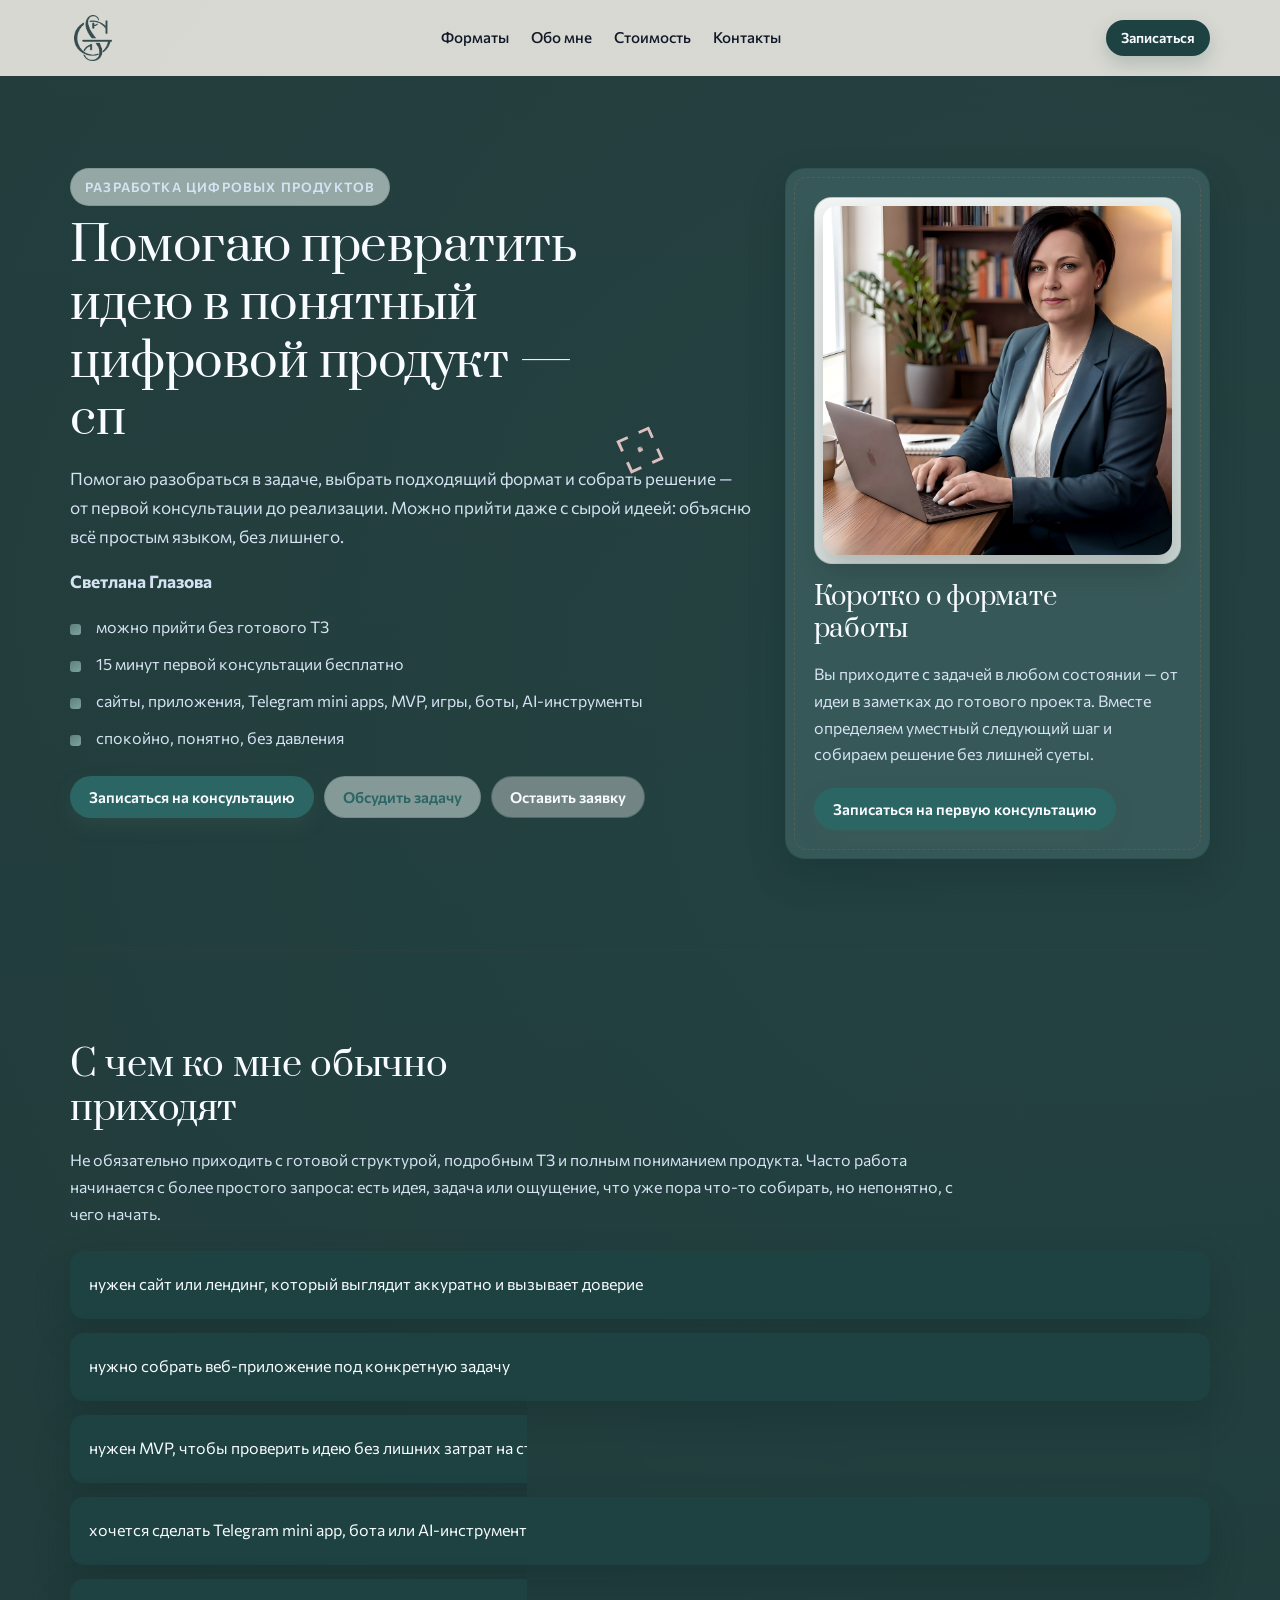
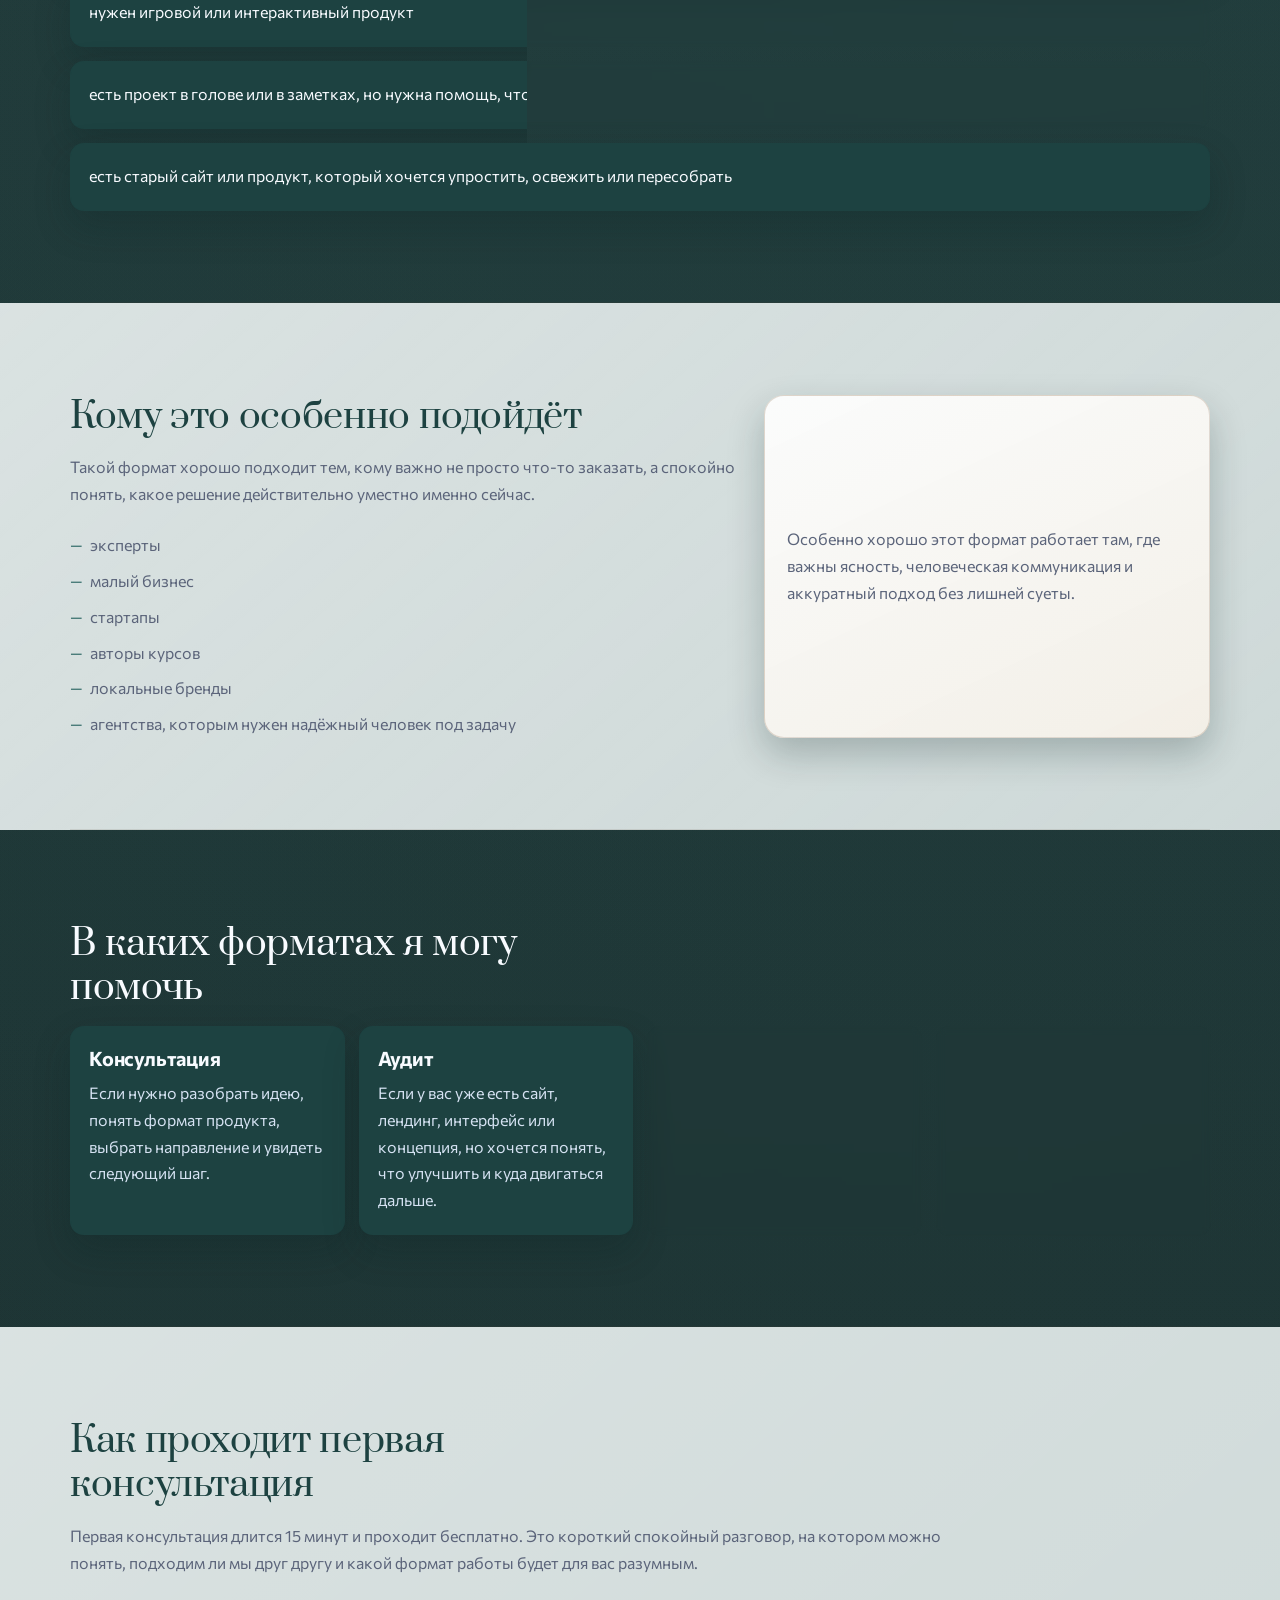
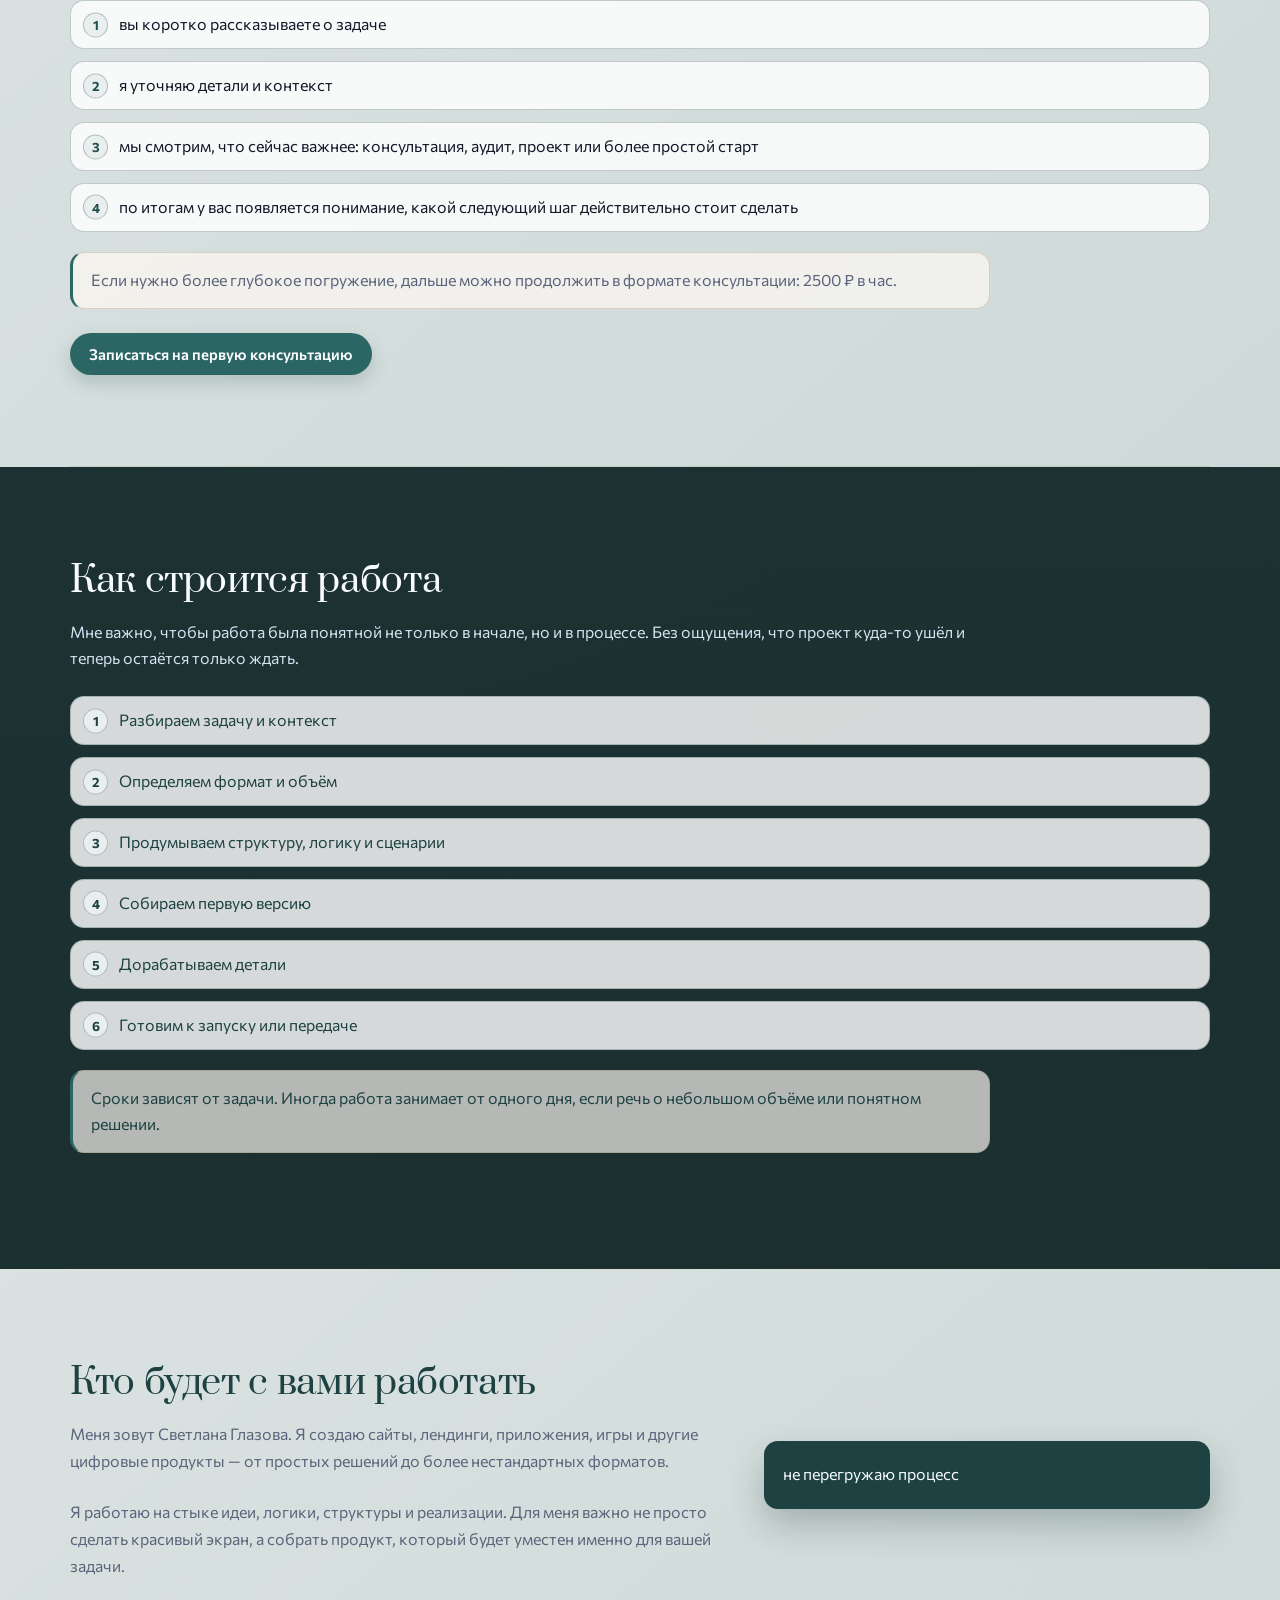
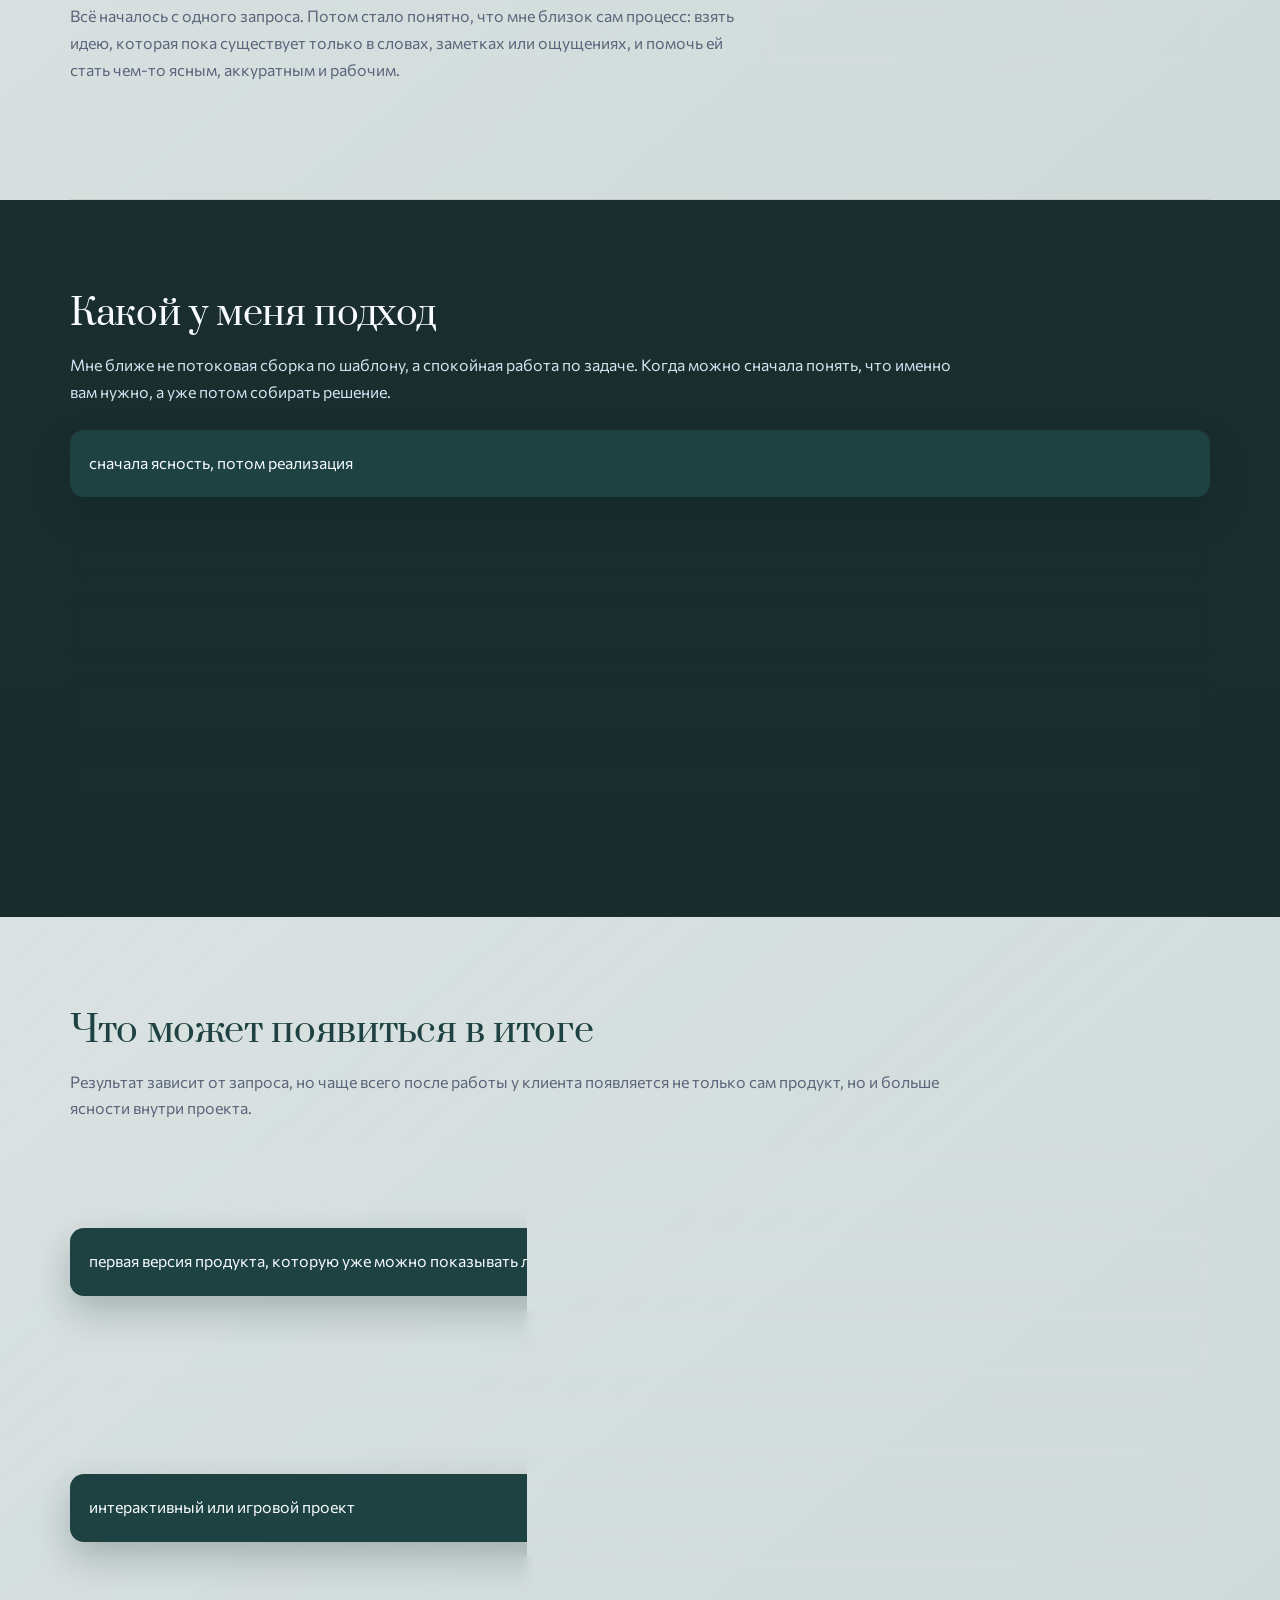
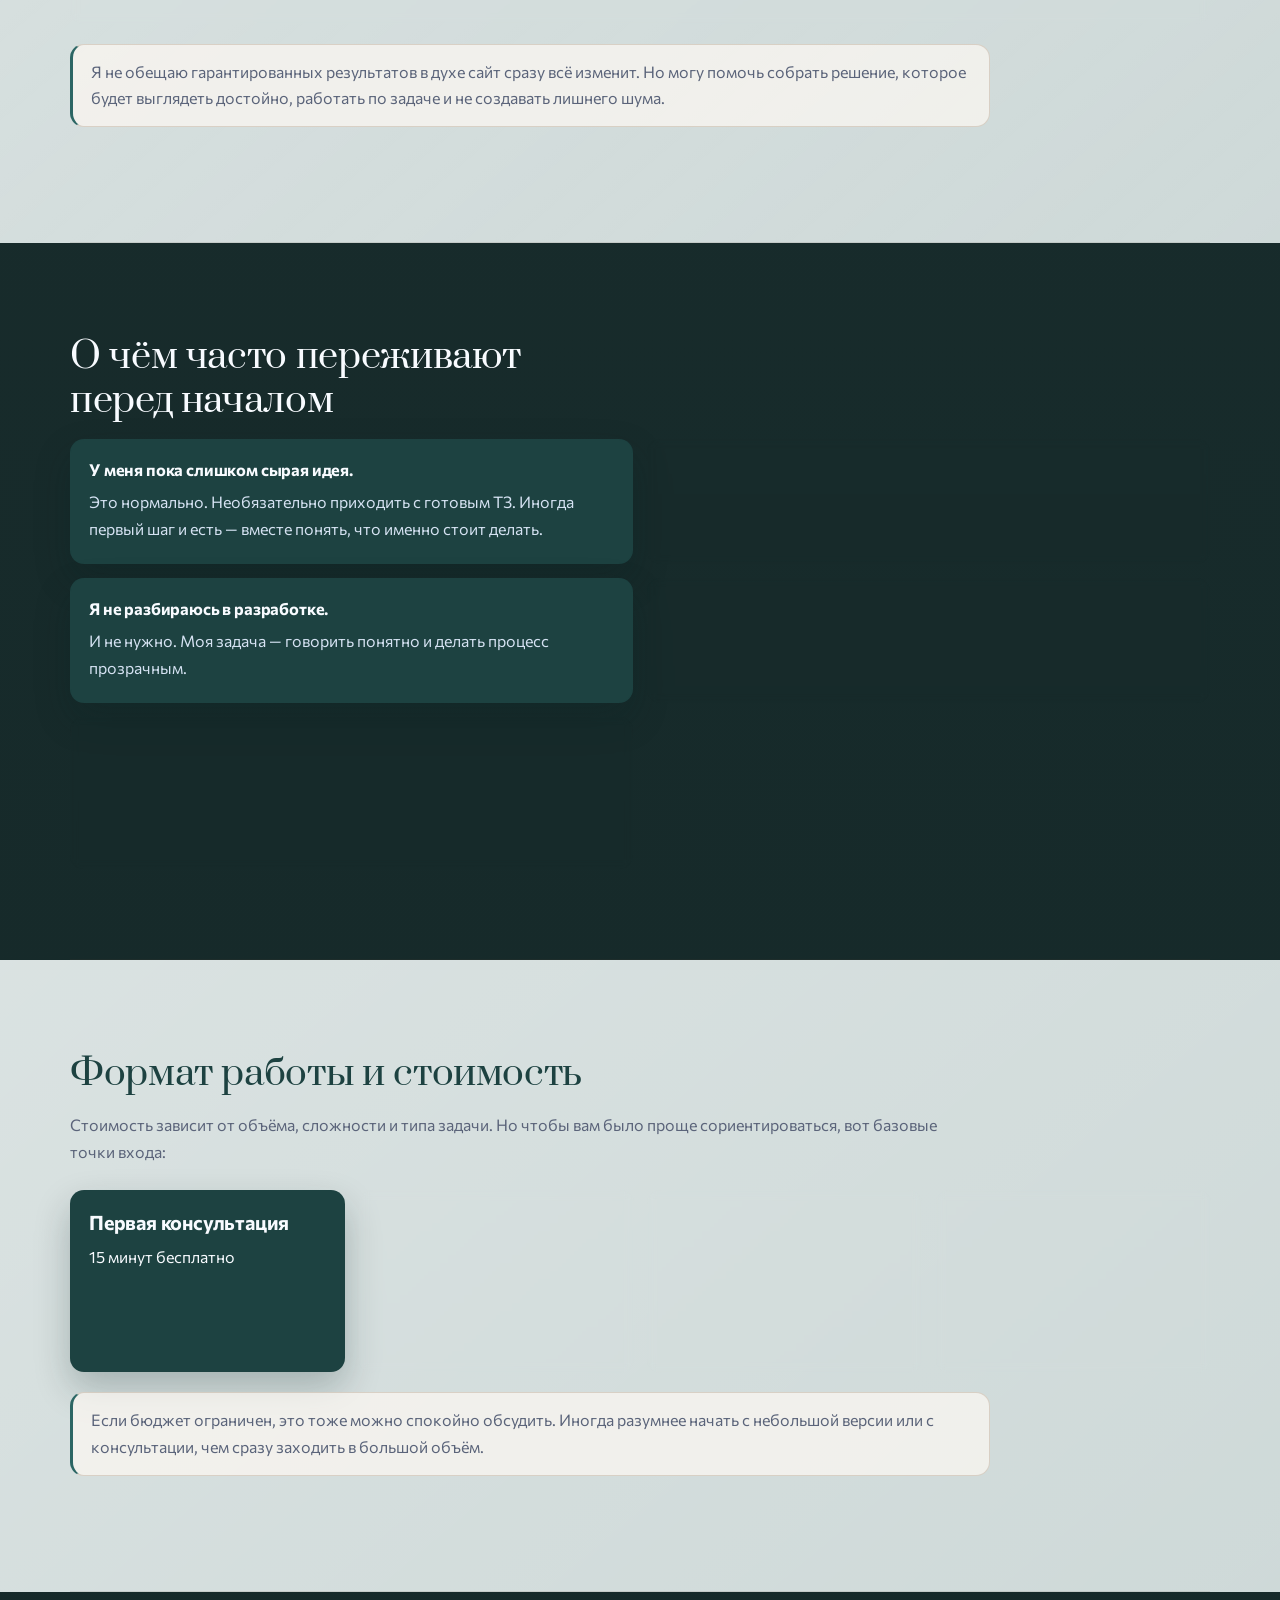
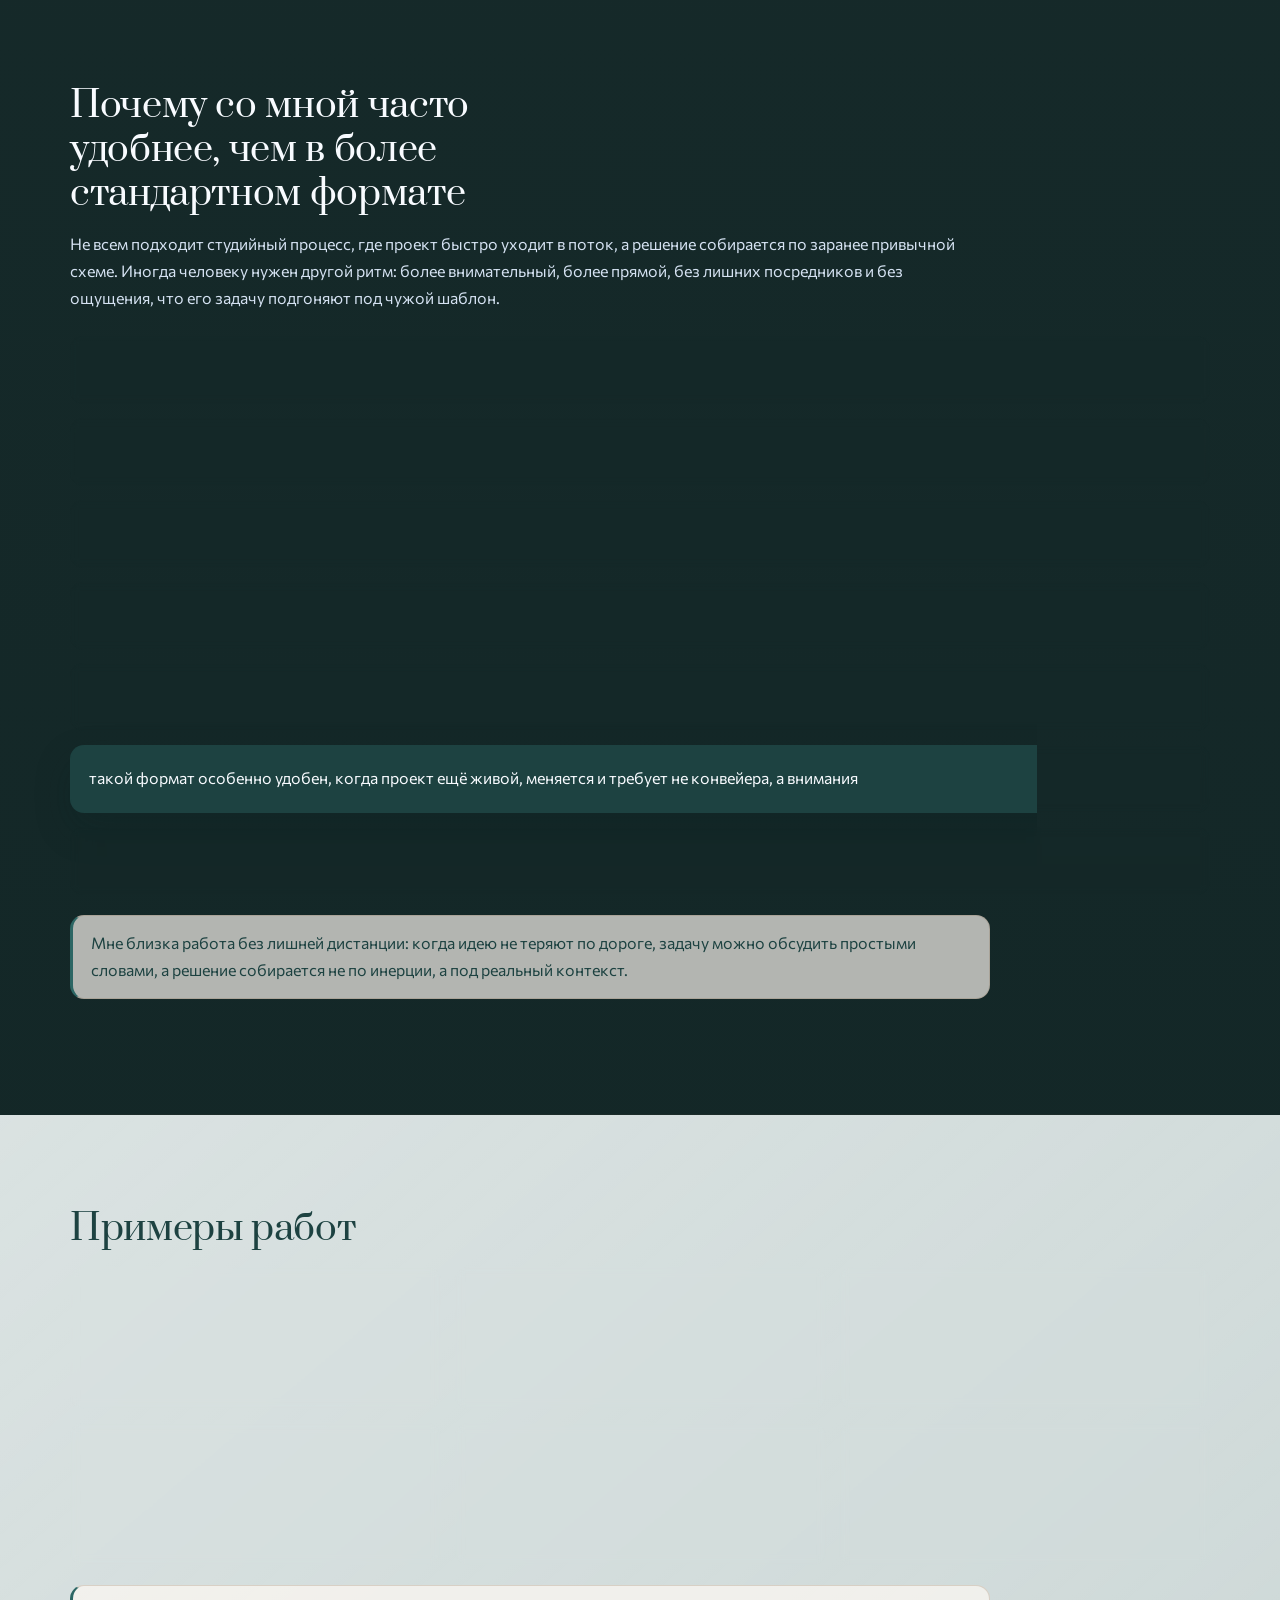
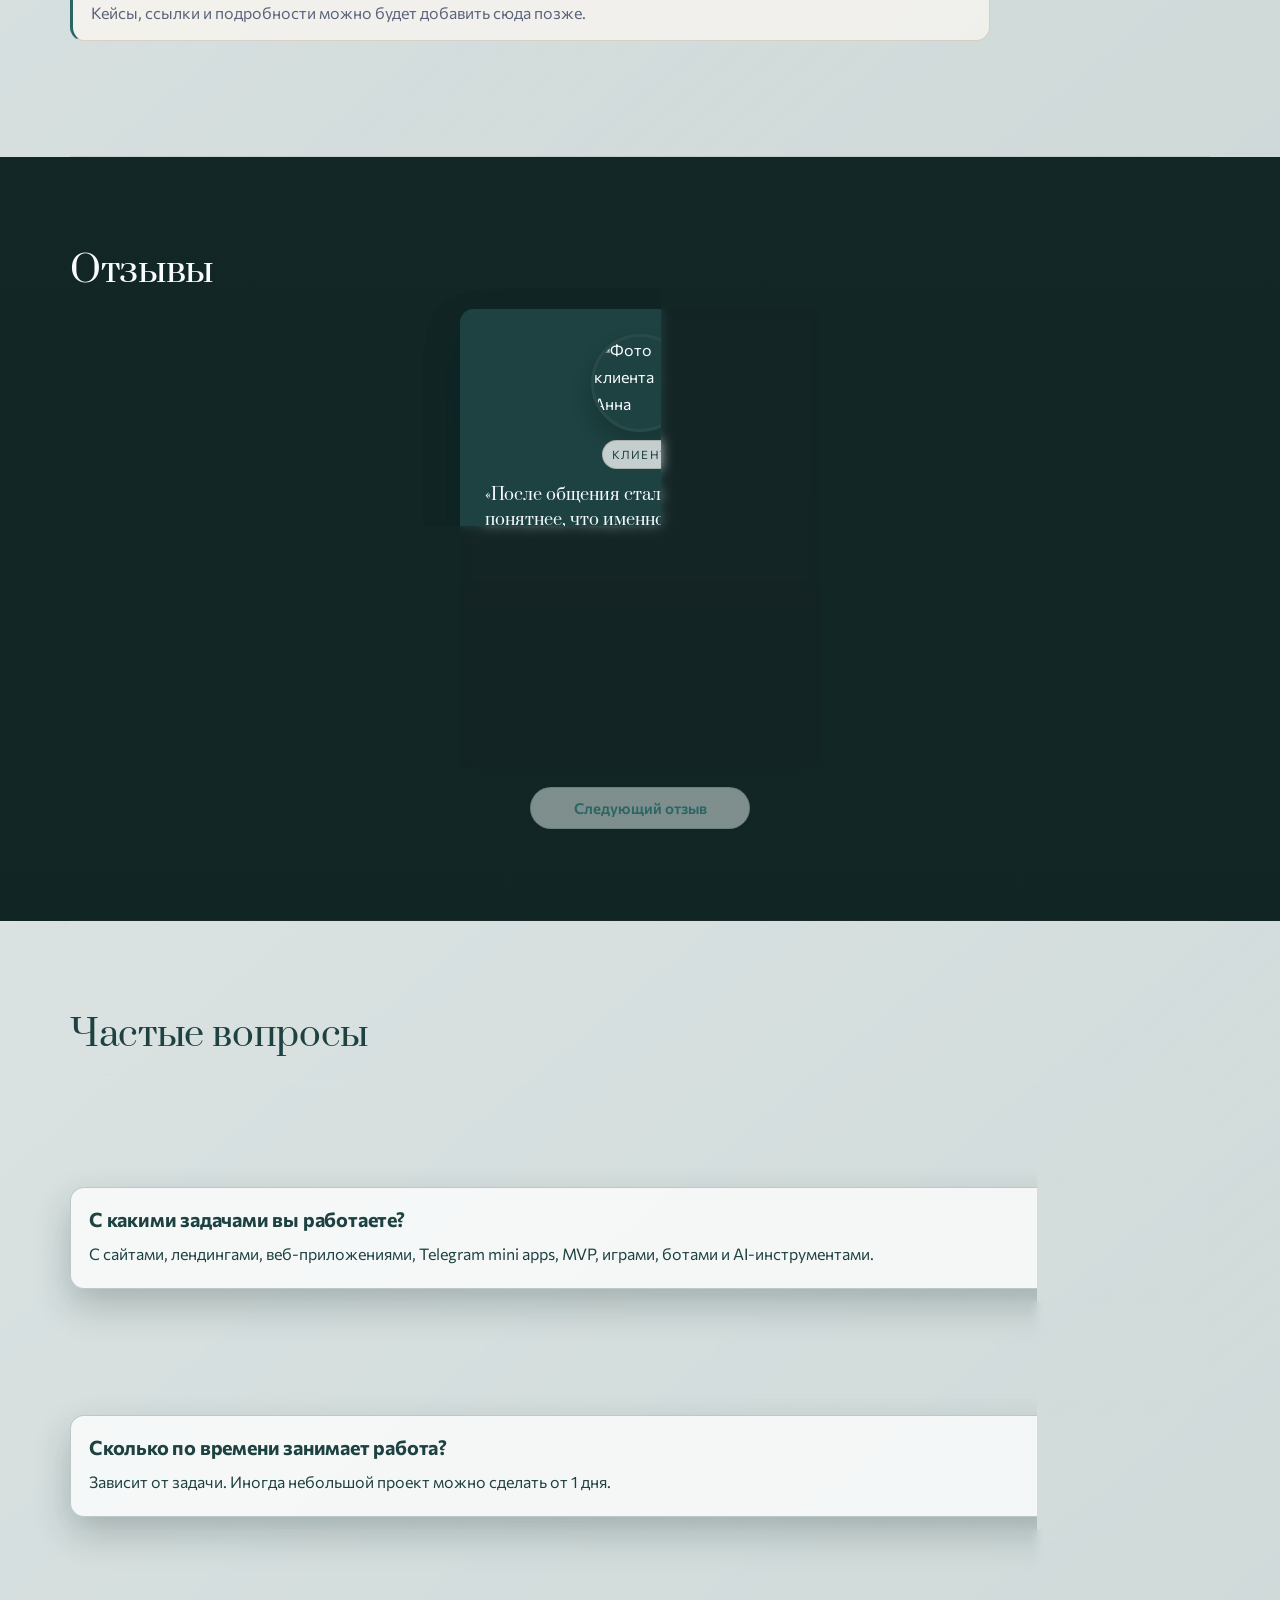
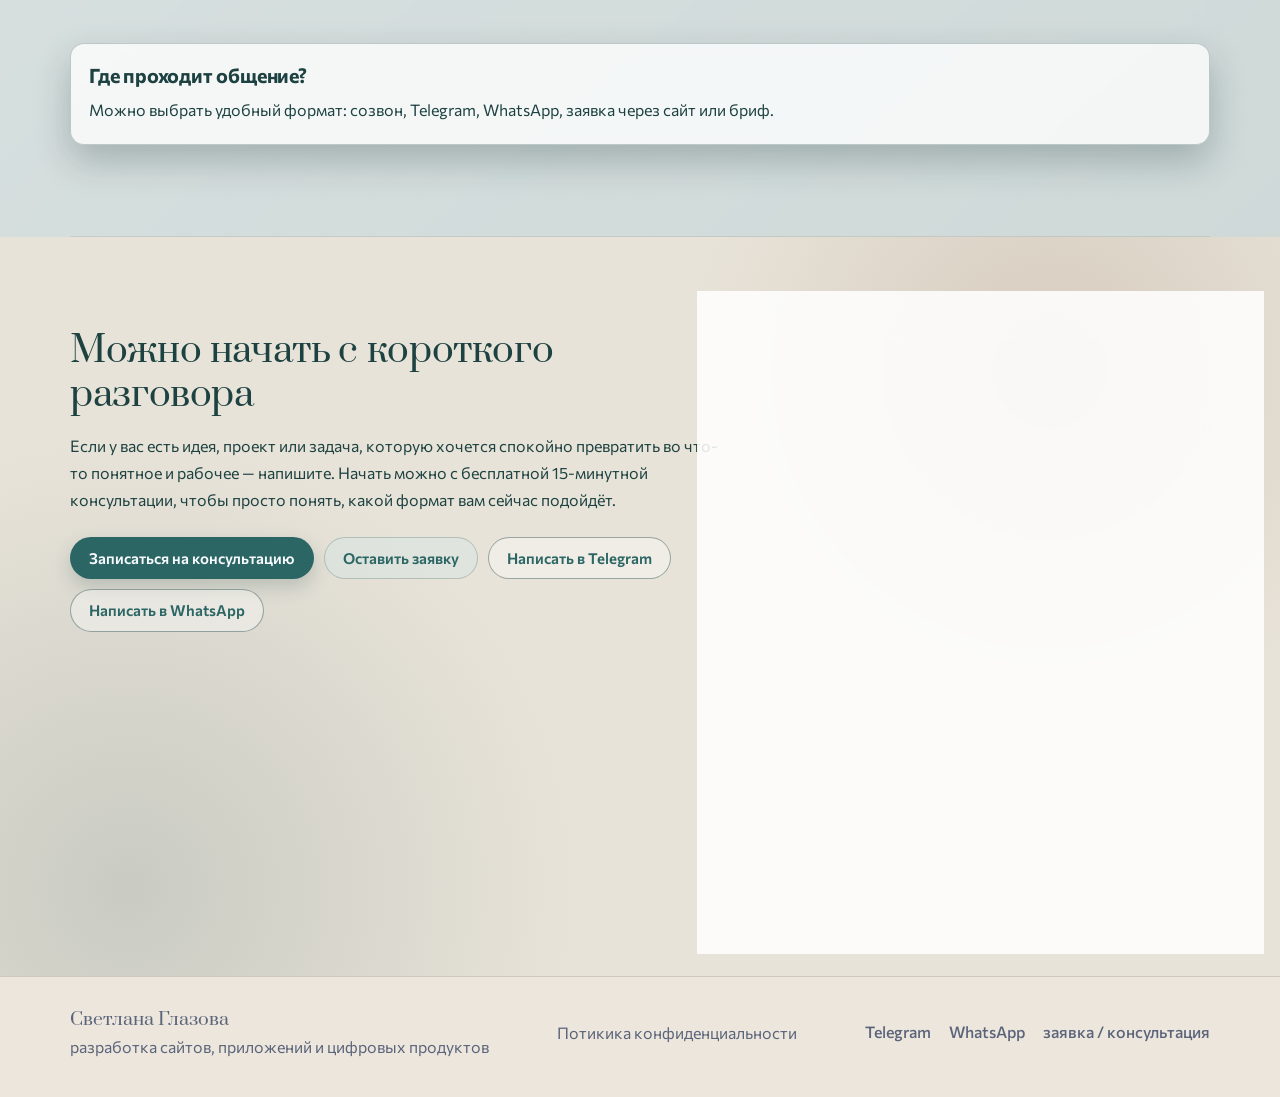
==== index.html @ 9cd34f6e "Добавлены: цветовая гамма, шрифты, логотип, фото, кнопки, анимация" ====
<!doctype html>
<html lang="ru">
<head>
  <meta charset="UTF-8">
  <meta name="viewport" content="width=device-width, initial-scale=1.0">
  <meta name="description" content="Светлана Глазова — разработка сайтов, приложений и цифровых продуктов. Спокойный и понятный подход от консультации до реализации.">
  <title>Светлана Глазова — разработка цифровых продуктов</title>
  <link rel="preconnect" href="https://fonts.googleapis.com">
  <link rel="preconnect" href="https://fonts.gstatic.com" crossorigin>
  <link href="https://fonts.googleapis.com/css2?family=Commissioner:wght@400;500;600;700&family=Prata&display=swap" rel="stylesheet">
  <link rel="stylesheet" href="styles.css">
</head>
<body>
  <header class="site-header">
    <div class="container header-inner">
      <a class="brand" href="#" aria-label="Светлана Глазова">
        <img class="brand-logo" src="Моя монограмма зеленый.png" alt="Монограмма Светланы Глазовой">
      </a>
      <nav class="header-nav" aria-label="Основная навигация">
        <a href="#formats" data-i18n-ru="Форматы" data-i18n-en="Formats">Форматы</a>
        <a href="#about" data-i18n-ru="Обо мне" data-i18n-en="About">Обо мне</a>
        <a href="#pricing" data-i18n-ru="Стоимость" data-i18n-en="Pricing">Стоимость</a>
        <a href="#contact" data-i18n-ru="Контакты" data-i18n-en="Contacts">Контакты</a>
      </nav>
      <a class="btn btn-primary btn-small" href="#final-cta" data-i18n-ru="Записаться" data-i18n-en="Book now">Записаться</a>
    </div>
  </header>

  <main>
    <section class="section hero" id="hero">
      <div class="container hero-grid">
        <div class="hero-content">
          <p class="eyebrow">Разработка цифровых продуктов</p>
          <h1
            class="hero-title"
            data-texts-ru='["Помогаю превратить идею в понятный цифровой продукт — спокойно, внятно и без лишней сложности","Можно прийти даже с сырой идеей — вместе разберём задачу и найдём разумный формат работы","От первой консультации до реализации: спокойно, прозрачно и по делу"]'
            data-texts-en='["I help turn your idea into a clear digital product — calmly, clearly, and without extra complexity","You can come with a raw idea — we will break down the task and find the right format","From the first consultation to implementation: calm, transparent and practical"]'
          >
            <span class="text-type__content">Помогаю превратить идею в понятный цифровой продукт — спокойно, внятно и без лишней сложности</span><span class="text-type__cursor" aria-hidden="true">_</span>
          </h1>
          <p class="lead">Помогаю разобраться в задаче, выбрать подходящий формат и собрать решение — от первой консультации до реализации. Можно прийти даже с сырой идеей: объясню всё простым языком, без лишнего.</p>
          <p class="hero-name">Светлана Глазова</p>
          <ul class="feature-list">
            <li>можно прийти без готового ТЗ</li>
            <li>15 минут первой консультации бесплатно</li>
            <li>сайты, приложения, Telegram mini apps, MVP, игры, боты, AI-инструменты</li>
            <li>спокойно, понятно, без давления</li>
          </ul>
          <div class="cta-row">
            <a class="btn btn-primary" href="#final-cta">Записаться на консультацию</a>
            <a class="btn btn-secondary" href="#contact-form">Обсудить задачу</a>
            <a class="btn btn-ghost" href="#contact-form">Оставить заявку</a>
          </div>
        </div>
        <aside class="hero-card">
          <figure class="hero-photo-wrap">
            <img class="hero-photo" src="photo_2026-04-06_17-31-02.jpg" alt="Светлана Глазова">
          </figure>
          <h2>Коротко о формате работы</h2>
          <p>Вы приходите с задачей в любом состоянии — от идеи в заметках до готового проекта. Вместе определяем уместный следующий шаг и собираем решение без лишней суеты.</p>
          <a class="btn btn-primary" href="#consultation">Записаться на первую консультацию</a>
        </aside>
      </div>
    </section>

    <section class="section" id="requests">
      <div class="container">
        <h2>С чем ко мне обычно приходят</h2>
        <p class="section-text">Не обязательно приходить с готовой структурой, подробным ТЗ и полным пониманием продукта. Часто работа начинается с более простого запроса: есть идея, задача или ощущение, что уже пора что-то собирать, но непонятно, с чего начать.</p>
        <ul class="card-grid">
          <li class="card">нужен сайт или лендинг, который выглядит аккуратно и вызывает доверие</li>
          <li class="card">нужно собрать веб-приложение под конкретную задачу</li>
          <li class="card">нужен MVP, чтобы проверить идею без лишних затрат на старте</li>
          <li class="card">хочется сделать Telegram mini app, бота или AI-инструмент</li>
          <li class="card">нужен игровой или интерактивный продукт</li>
          <li class="card">есть проект в голове или в заметках, но нужна помощь, чтобы превратить его в понятное решение</li>
          <li class="card">есть старый сайт или продукт, который хочется упростить, освежить или пересобрать</li>
        </ul>
      </div>
    </section>

    <section class="section section-muted" id="audience">
      <div class="container two-column">
        <div>
          <h2>Кому это особенно подойдёт</h2>
          <p class="section-text">Такой формат хорошо подходит тем, кому важно не просто что-то заказать, а спокойно понять, какое решение действительно уместно именно сейчас.</p>
          <ul class="simple-list">
            <li>эксперты</li>
            <li>малый бизнес</li>
            <li>стартапы</li>
            <li>авторы курсов</li>
            <li>локальные бренды</li>
            <li>агентства, которым нужен надёжный человек под задачу</li>
          </ul>
        </div>
        <div class="note-card">
          <p>Особенно хорошо этот формат работает там, где важны ясность, человеческая коммуникация и аккуратный подход без лишней суеты.</p>
        </div>
      </div>
    </section>

    <section class="section" id="formats">
      <div class="container">
        <h2>В каких форматах я могу помочь</h2>
        <div class="card-grid grid-4">
          <article class="card">
            <h3>Консультация</h3>
            <p>Если нужно разобрать идею, понять формат продукта, выбрать направление и увидеть следующий шаг.</p>
          </article>
          <article class="card">
            <h3>Аудит</h3>
            <p>Если у вас уже есть сайт, лендинг, интерфейс или концепция, но хочется понять, что улучшить и куда двигаться дальше.</p>
          </article>
          <article class="card">
            <h3>Проект под ключ</h3>
            <p>Если нужен готовый сайт, приложение, Telegram mini app, MVP, бот, игра или другой цифровой продукт.</p>
          </article>
          <article class="card">
            <h3>Сопровождение</h3>
            <p>Если продукт уже существует, но нужен человек, который поможет развивать его спокойно, последовательно и без хаоса.</p>
          </article>
        </div>
      </div>
    </section>

    <section class="section section-muted" id="consultation">
      <div class="container">
        <h2>Как проходит первая консультация</h2>
        <p class="section-text">Первая консультация длится 15 минут и проходит бесплатно. Это короткий спокойный разговор, на котором можно понять, подходим ли мы друг другу и какой формат работы будет для вас разумным.</p>
        <ol class="steps-list">
          <li>вы коротко рассказываете о задаче</li>
          <li>я уточняю детали и контекст</li>
          <li>мы смотрим, что сейчас важнее: консультация, аудит, проект или более простой старт</li>
          <li>по итогам у вас появляется понимание, какой следующий шаг действительно стоит сделать</li>
        </ol>
        <p class="section-note">Если нужно более глубокое погружение, дальше можно продолжить в формате консультации: 2500 ₽ в час.</p>
        <a class="btn btn-primary" href="#final-cta">Записаться на первую консультацию</a>
      </div>
    </section>

    <section class="section" id="process">
      <div class="container">
        <h2>Как строится работа</h2>
        <p class="section-text">Мне важно, чтобы работа была понятной не только в начале, но и в процессе. Без ощущения, что проект куда-то ушёл и теперь остаётся только ждать.</p>
        <ol class="timeline">
          <li>Разбираем задачу и контекст</li>
          <li>Определяем формат и объём</li>
          <li>Продумываем структуру, логику и сценарии</li>
          <li>Собираем первую версию</li>
          <li>Дорабатываем детали</li>
          <li>Готовим к запуску или передаче</li>
        </ol>
        <p class="section-note">Сроки зависят от задачи. Иногда работа занимает от одного дня, если речь о небольшом объёме или понятном решении.</p>
      </div>
    </section>

    <section class="section section-muted" id="about">
      <div class="container two-column">
        <div>
          <h2>Кто будет с вами работать</h2>
          <p class="section-text">Меня зовут Светлана Глазова. Я создаю сайты, лендинги, приложения, игры и другие цифровые продукты — от простых решений до более нестандартных форматов.</p>
          <p class="section-text">Я работаю на стыке идеи, логики, структуры и реализации. Для меня важно не просто сделать красивый экран, а собрать продукт, который будет уместен именно для вашей задачи.</p>
          <p class="section-text">Всё началось с одного запроса. Потом стало понятно, что мне близок сам процесс: взять идею, которая пока существует только в словах, заметках или ощущениях, и помочь ей стать чем-то ясным, аккуратным и рабочим.</p>
        </div>
        <div>
          <ul class="card-stack">
            <li class="card">объясняю простыми словами</li>
            <li class="card">не перегружаю процесс</li>
            <li class="card">не продаю лишнее</li>
            <li class="card">думаю и о смысле, и о реализации</li>
          </ul>
        </div>
      </div>
    </section>

    <section class="section" id="approach">
      <div class="container">
        <h2>Какой у меня подход</h2>
        <p class="section-text">Мне ближе не потоковая сборка по шаблону, а спокойная работа по задаче. Когда можно сначала понять, что именно вам нужно, а уже потом собирать решение.</p>
        <ul class="card-grid">
          <li class="card">сначала ясность, потом реализация</li>
          <li class="card">меньше лишнего, больше смысла</li>
          <li class="card">понятный интерфейс важнее эффекта ради эффекта</li>
          <li class="card">объясняю без тяжёлого техноязыка</li>
          <li class="card">не обещаю чудес, но стараюсь сделать решение точным и уместным</li>
        </ul>
      </div>
    </section>

    <section class="section section-muted" id="results">
      <div class="container">
        <h2>Что может появиться в итоге</h2>
        <p class="section-text">Результат зависит от запроса, но чаще всего после работы у клиента появляется не только сам продукт, но и больше ясности внутри проекта.</p>
        <ul class="card-grid">
          <li class="card">сайт или лендинг, который выглядит собранно и профессионально</li>
          <li class="card">первая версия продукта, которую уже можно показывать людям</li>
          <li class="card">приложение или мини-сервис под конкретную задачу</li>
          <li class="card">Telegram mini app, бот или AI-инструмент</li>
          <li class="card">интерактивный или игровой проект</li>
          <li class="card">более понятная структура, логика и следующий шаг</li>
        </ul>
        <p class="section-note">Я не обещаю гарантированных результатов в духе сайт сразу всё изменит. Но могу помочь собрать решение, которое будет выглядеть достойно, работать по задаче и не создавать лишнего шума.</p>
      </div>
    </section>

    <section class="section" id="concerns">
      <div class="container">
        <h2>О чём часто переживают перед началом</h2>
        <div class="card-grid grid-2">
          <article class="card qa-card">
            <h3>У меня пока слишком сырая идея.</h3>
            <p>Это нормально. Необязательно приходить с готовым ТЗ. Иногда первый шаг и есть — вместе понять, что именно стоит делать.</p>
          </article>
          <article class="card qa-card">
            <h3>Я боюсь, что мне предложат слишком много лишнего.</h3>
            <p>Я стараюсь работать иначе: сначала понять задачу, а не расширять объём просто потому, что так можно.</p>
          </article>
          <article class="card qa-card">
            <h3>Я не разбираюсь в разработке.</h3>
            <p>И не нужно. Моя задача — говорить понятно и делать процесс прозрачным.</p>
          </article>
          <article class="card qa-card">
            <h3>Мне важно, чтобы было не только красиво, но и по делу.</h3>
            <p>Поэтому я начинаю не с внешнего слоя, а с задачи, структуры и логики.</p>
          </article>
          <article class="card qa-card">
            <h3>Боюсь, что всё затянется.</h3>
            <p>Сроки зависят от задачи, но на старте мы сразу определяем реалистичный формат работы. Небольшие проекты иногда можно сделать от 1 дня.</p>
          </article>
        </div>
      </div>
    </section>

    <section class="section section-muted" id="pricing">
      <div class="container">
        <h2>Формат работы и стоимость</h2>
        <p class="section-text">Стоимость зависит от объёма, сложности и типа задачи. Но чтобы вам было проще сориентироваться, вот базовые точки входа:</p>
        <div class="card-grid grid-4">
          <article class="card">
            <h3>Первая консультация</h3>
            <p>15 минут бесплатно</p>
          </article>
          <article class="card">
            <h3>Дальнейшая консультация</h3>
            <p>2500 ₽ / час</p>
          </article>
          <article class="card">
            <h3>Проектная работа</h3>
            <p>От 10 000 ₽</p>
            <p>Сайты, лендинги, приложения, игры, боты, AI-инструменты и другие цифровые решения</p>
          </article>
          <article class="card">
            <h3>Сопровождение / аудит</h3>
            <p>По задаче и объёму</p>
          </article>
        </div>
        <p class="section-note">Если бюджет ограничен, это тоже можно спокойно обсудить. Иногда разумнее начать с небольшой версии или с консультации, чем сразу заходить в большой объём.</p>
      </div>
    </section>

    <section class="section" id="benefits">
      <div class="container">
        <h2>Почему со мной часто удобнее, чем в более стандартном формате</h2>
        <p class="section-text">Не всем подходит студийный процесс, где проект быстро уходит в поток, а решение собирается по заранее привычной схеме. Иногда человеку нужен другой ритм: более внимательный, более прямой, без лишних посредников и без ощущения, что его задачу подгоняют под чужой шаблон.</p>
        <ul class="card-grid">
          <li class="card">с вами работает человек, который сам думает над задачей, а не передаёт её дальше по цепочке</li>
          <li class="card">между идеей и реализацией меньше расстояния</li>
          <li class="card">можно обсуждать проект человеческим языком, а не через слой формальностей</li>
          <li class="card">нестандартные задачи не приходится упаковывать в неудобный шаблон</li>
          <li class="card">решение можно собрать легче и точнее, если сначала услышать, что именно вам нужно</li>
          <li class="card">такой формат особенно удобен, когда проект ещё живой, меняется и требует не конвейера, а внимания</li>
          <li class="card">иногда важнее не масштаб команды, а точность мышления и аккуратность сборки</li>
        </ul>
        <p class="section-note">Мне близка работа без лишней дистанции: когда идею не теряют по дороге, задачу можно обсудить простыми словами, а решение собирается не по инерции, а под реальный контекст.</p>
      </div>
    </section>

    <section class="section section-muted" id="cases">
      <div class="container">
        <h2>Примеры работ</h2>
        <div class="card-grid grid-3">
          <article class="card case-card"><h3>лендинг для эксперта или курса</h3></article>
          <article class="card case-card"><h3>сайт для локального бренда</h3></article>
          <article class="card case-card"><h3>MVP для проверки идеи</h3></article>
          <article class="card case-card"><h3>Telegram mini app</h3></article>
          <article class="card case-card"><h3>веб-приложение под внутренний процесс</h3></article>
          <article class="card case-card"><h3>интерактивный или игровой проект</h3></article>
        </div>
        <p class="section-note">Кейсы, ссылки и подробности можно будет добавить сюда позже.</p>
      </div>
    </section>

    <section class="section" id="reviews">
      <div class="container">
        <h2>Отзывы</h2>
        <div class="review-stack-wrap">
          <div class="review-stack" id="review-stack">
            <article class="card quote-card review-card cursor-target" data-review-id="0">
              <div class="review-head">
                <img src="https://images.unsplash.com/photo-1494790108377-be9c29b29330?auto=format&fit=crop&w=300&q=80" alt="Фото клиента Анна" class="review-avatar">
                <span class="review-head-label">клиент</span>
              </div>
              <blockquote>«После общения стало гораздо понятнее, что именно нам нужно и как к этому подойти.»</blockquote>
              <p class="review-author">Анна, эксперт по обучению</p>
            </article>
            <article class="card quote-card review-card cursor-target" data-review-id="1">
              <div class="review-head">
                <img src="https://images.unsplash.com/photo-1500648767791-00dcc994a43e?auto=format&fit=crop&w=300&q=80" alt="Фото клиента Михаил" class="review-avatar">
                <span class="review-head-label">клиент</span>
              </div>
              <blockquote>«Понравилось, что всё объяснялось спокойно, без перегруза и без ощущения, что мне что-то навязывают.»</blockquote>
              <p class="review-author">Михаил, владелец локального бренда</p>
            </article>
            <article class="card quote-card review-card cursor-target" data-review-id="2">
              <div class="review-head">
                <img src="https://images.unsplash.com/photo-1544005313-94ddf0286df2?auto=format&fit=crop&w=300&q=80" alt="Фото клиента Ирина" class="review-avatar">
                <span class="review-head-label">клиент</span>
              </div>
              <blockquote>«Получился аккуратный и понятный результат, очень в тему для нашей задачи.»</blockquote>
              <p class="review-author">Ирина, автор онлайн-курса</p>
            </article>
          </div>
          <button class="btn btn-secondary cursor-target review-next-btn" id="review-next-btn" type="button" data-i18n-ru="Следующий отзыв" data-i18n-en="Next review">Следующий отзыв</button>
        </div>
      </div>
    </section>

    <section class="section section-muted" id="faq">
      <div class="container">
        <h2>Частые вопросы</h2>
        <div class="faq-list">
          <article class="faq-item">
            <h3>Можно ли обратиться, если у меня пока только идея?</h3>
            <p>Да. С этого очень часто всё и начинается.</p>
          </article>
          <article class="faq-item">
            <h3>С какими задачами вы работаете?</h3>
            <p>С сайтами, лендингами, веб-приложениями, Telegram mini apps, MVP, играми, ботами и AI-инструментами.</p>
          </article>
          <article class="faq-item">
            <h3>Сколько стоит работа?</h3>
            <p>Первая консультация — 15 минут бесплатно. Дальнейшая консультация — 2500 ₽/час. Проектная работа — от 10 000 ₽.</p>
          </article>
          <article class="faq-item">
            <h3>Сколько по времени занимает работа?</h3>
            <p>Зависит от задачи. Иногда небольшой проект можно сделать от 1 дня.</p>
          </article>
          <article class="faq-item">
            <h3>Можно ли начать с маленького объёма?</h3>
            <p>Да. Необязательно сразу заходить в большой проект — иногда разумнее начать с консультации, аудита или первой версии.</p>
          </article>
          <article class="faq-item">
            <h3>Где проходит общение?</h3>
            <p>Можно выбрать удобный формат: созвон, Telegram, WhatsApp, заявка через сайт или бриф.</p>
          </article>
        </div>
      </div>
    </section>

    <section class="section final-cta" id="final-cta">
      <div class="container final-cta-grid">
        <div>
          <h2>Можно начать с короткого разговора</h2>
          <p class="section-text">Если у вас есть идея, проект или задача, которую хочется спокойно превратить во что-то понятное и рабочее — напишите. Начать можно с бесплатной 15-минутной консультации, чтобы просто понять, какой формат вам сейчас подойдёт.</p>
          <div class="cta-row">
            <a class="btn btn-primary" href="#contact-form">Записаться на консультацию</a>
            <a class="btn btn-secondary" href="#contact-form">Оставить заявку</a>
            <a class="btn btn-ghost" href="#">Написать в Telegram</a>
            <a class="btn btn-ghost" href="#">Написать в WhatsApp</a>
          </div>
        </div>
        <form class="contact-form card" id="contact-form" action="#" method="post">
          <h3>Заявка на консультацию</h3>
          <label for="name">Имя</label>
          <input id="name" name="name" type="text" placeholder="Как к вам обращаться">

          <label for="contact">Способ связи</label>
          <input id="contact" name="contact" type="text" placeholder="Telegram, WhatsApp, телефон или email">

          <label for="task">Короткое описание задачи</label>
          <textarea id="task" name="task" rows="5" placeholder="Расскажите пару слов о задаче"></textarea>

          <label class="consent-row" for="consent">
            <input id="consent" name="consent" type="checkbox" required>
            <span>Согласен на обработку персональных данных</span>
          </label>

          <button class="btn btn-primary" type="submit">Отправить заявку</button>
        </form>
      </div>
    </section>
  </main>

  <footer class="site-footer" id="contact">
    <div class="container footer-inner">
      <div>
        <p class="footer-name">Светлана Глазова</p>
        <p class="footer-role">разработка сайтов, приложений и цифровых продуктов</p>
      </div>
      <p class="footer-middle">Потикика конфиденциальности</p>
      <nav class="footer-links" aria-label="Контакты и ссылки">
        <a href="#">Telegram</a>
        <a href="#">WhatsApp</a>
        <a href="#contact-form" data-i18n-ru="заявка / консультация" data-i18n-en="request / consultation">заявка / консультация</a>
      </nav>
    </div>
  </footer>

  <script src="https://cdn.jsdelivr.net/npm/gsap@3.12.5/dist/gsap.min.js"></script>
  <script>
    (function () {
      var heroTitle = document.querySelector(".hero-title");
      if (heroTitle) {
        var contentEl = heroTitle.querySelector(".text-type__content");
        var cursorEl = heroTitle.querySelector(".text-type__cursor");
        var initialText = contentEl ? contentEl.textContent.trim() : "";
        var timeoutId = null;
        var typingSpeed = 52;
        var deletingSpeed = 36;
        var pauseDuration = 1500;
        var initialDelay = 180;
        var loop = true;

        function parseTexts(lang) {
          var raw = heroTitle.getAttribute(lang === "en" ? "data-texts-en" : "data-texts-ru") || "[]";
          var parsed = [];
          try {
            parsed = JSON.parse(raw);
          } catch (e) {
            parsed = [];
          }
          if (!Array.isArray(parsed) || parsed.length === 0) {
            parsed = [initialText];
          }
          return parsed;
        }

        function runTyping(lang) {
          var texts = parseTexts(lang);
          var textIndex = 0;
          var charIndex = 0;
          var isDeleting = false;
          if (timeoutId) {
            clearTimeout(timeoutId);
            timeoutId = null;
          }
          if (contentEl) {
            contentEl.textContent = "";
          }

          function tick() {
            var currentText = texts[textIndex] || "";
            if (!contentEl) return;

            if (!isDeleting) {
              contentEl.textContent = currentText.slice(0, charIndex + 1);
              charIndex += 1;

              if (charIndex >= currentText.length) {
                if (!loop && textIndex === texts.length - 1) {
                  return;
                }
                timeoutId = setTimeout(function () {
                  isDeleting = true;
                  tick();
                }, pauseDuration);
                return;
              }
              timeoutId = setTimeout(tick, typingSpeed);
            } else {
              contentEl.textContent = currentText.slice(0, Math.max(charIndex - 1, 0));
              charIndex -= 1;

              if (charIndex <= 0) {
                isDeleting = false;
                textIndex = (textIndex + 1) % texts.length;
                timeoutId = setTimeout(tick, 220);
                return;
              }
              timeoutId = setTimeout(tick, deletingSpeed);
            }
          }

          timeoutId = setTimeout(tick, initialDelay);
        }

        if (window.gsap && cursorEl) {
          window.gsap.set(cursorEl, { opacity: 1 });
          window.gsap.to(cursorEl, {
            opacity: 0,
            duration: 0.5,
            repeat: -1,
            yoyo: true,
            ease: "power2.inOut"
          });
        }
        runTyping(document.documentElement.lang === "en" ? "en" : "ru");
        window.setHeroTypingLanguage = runTyping;
      }

      var revealSelectors = [
        ".hero .hero-title",
        ".hero .lead",
        ".hero .hero-name",
        ".hero .feature-list li",
        ".hero .cta-row .btn",
        ".hero-card",
        ".section h2",
        ".section .section-text",
        ".section .card",
        ".section .faq-item",
        ".section .section-note",
        ".section .steps-list li",
        ".section .timeline li",
        ".section .simple-list li",
        ".section .note-card",
        ".site-footer .footer-inner > *"
      ];

      var elements = document.querySelectorAll(revealSelectors.join(", "));
      elements.forEach(function (el, index) {
        el.setAttribute("data-reveal", "");
        el.style.setProperty("--reveal-delay", (index % 6) * 70 + "ms");
      });

      if (!("IntersectionObserver" in window)) {
        elements.forEach(function (el) {
          el.classList.add("is-visible");
        });
        return;
      }

      var observer = new IntersectionObserver(
        function (entries) {
          entries.forEach(function (entry) {
            if (entry.isIntersecting) {
              entry.target.classList.add("is-visible");
              observer.unobserve(entry.target);
            }
          });
        },
        { threshold: 0.14, rootMargin: "0px 0px -6% 0px" }
      );

      elements.forEach(function (el) {
        observer.observe(el);
      });
    })();
  </script>
  <script>
    (function () {
      if (!window.gsap) return;

      var settings = {
        targetSelector: ".cursor-target",
        spinDuration: 2,
        hideDefaultCursor: true,
        hoverDuration: 0.2,
        parallaxOn: true
      };

      var isMobile = (function () {
        var hasTouchScreen = "ontouchstart" in window || navigator.maxTouchPoints > 0;
        var isSmallScreen = window.innerWidth <= 900;
        var ua = (navigator.userAgent || navigator.vendor || window.opera || "").toLowerCase();
        var mobileRegex = /android|webos|iphone|ipad|ipod|blackberry|iemobile|opera mini/i;
        return (hasTouchScreen && isSmallScreen) || mobileRegex.test(ua);
      })();

      if (isMobile) return;

      var autoTargets = document.querySelectorAll("a, button, .btn, .card, .faq-item, input, textarea, .hero-photo-wrap, .brand");
      autoTargets.forEach(function (el) {
        el.classList.add("cursor-target");
      });

      var cursor = document.createElement("div");
      cursor.className = "target-cursor-wrapper";
      cursor.innerHTML =
        '<div class="target-cursor-dot"></div>' +
        '<div class="target-cursor-corner corner-tl"></div>' +
        '<div class="target-cursor-corner corner-tr"></div>' +
        '<div class="target-cursor-corner corner-br"></div>' +
        '<div class="target-cursor-corner corner-bl"></div>';
      document.body.appendChild(cursor);

      var dot = cursor.querySelector(".target-cursor-dot");
      var corners = Array.prototype.slice.call(cursor.querySelectorAll(".target-cursor-corner"));
      var spinTl;
      var activeTarget = null;
      var activeStrength = { value: 0 };
      var targetCornerPositions = null;
      var resumeTimeout = null;

      var constants = {
        borderWidth: 3,
        cornerSize: 12
      };

      function moveCursor(x, y) {
        window.gsap.to(cursor, {
          x: x,
          y: y,
          duration: 0.1,
          ease: "power3.out"
        });
      }

      function initSpin() {
        if (spinTl) spinTl.kill();
        spinTl = window.gsap.timeline({ repeat: -1 }).to(cursor, {
          rotation: "+=360",
          duration: settings.spinDuration,
          ease: "none"
        });
      }

      function tickerFn() {
        if (!targetCornerPositions) return;
        if (activeStrength.value === 0) return;

        var cursorX = window.gsap.getProperty(cursor, "x");
        var cursorY = window.gsap.getProperty(cursor, "y");

        corners.forEach(function (corner, i) {
          var currentX = window.gsap.getProperty(corner, "x");
          var currentY = window.gsap.getProperty(corner, "y");
          var targetX = targetCornerPositions[i].x - cursorX;
          var targetY = targetCornerPositions[i].y - cursorY;
          var finalX = currentX + (targetX - currentX) * activeStrength.value;
          var finalY = currentY + (targetY - currentY) * activeStrength.value;
          var duration = activeStrength.value >= 0.99 ? (settings.parallaxOn ? 0.2 : 0) : 0.05;

          window.gsap.to(corner, {
            x: finalX,
            y: finalY,
            duration: duration,
            ease: duration === 0 ? "none" : "power1.out",
            overwrite: "auto"
          });
        });
      }

      function leaveTarget() {
        window.gsap.ticker.remove(tickerFn);
        targetCornerPositions = null;
        activeTarget = null;
        window.gsap.set(activeStrength, { value: 0, overwrite: true });

        window.gsap.killTweensOf(corners);
        var c = constants.cornerSize;
        var positions = [
          { x: -c * 1.5, y: -c * 1.5 },
          { x: c * 0.5, y: -c * 1.5 },
          { x: c * 0.5, y: c * 0.5 },
          { x: -c * 1.5, y: c * 0.5 }
        ];

        corners.forEach(function (corner, index) {
          window.gsap.to(corner, {
            x: positions[index].x,
            y: positions[index].y,
            duration: 0.3,
            ease: "power3.out"
          });
        });

        if (resumeTimeout) clearTimeout(resumeTimeout);
        resumeTimeout = setTimeout(function () {
          if (!activeTarget && spinTl) {
            initSpin();
          }
          resumeTimeout = null;
        }, 40);
      }

      function enterTarget(target) {
        if (!target || activeTarget === target) return;
        activeTarget = target;

        if (resumeTimeout) {
          clearTimeout(resumeTimeout);
          resumeTimeout = null;
        }

        window.gsap.killTweensOf(cursor, "rotation");
        if (spinTl) spinTl.pause();
        window.gsap.set(cursor, { rotation: 0 });

        var rect = target.getBoundingClientRect();
        var bw = constants.borderWidth;
        var cs = constants.cornerSize;
        var cursorX = window.gsap.getProperty(cursor, "x");
        var cursorY = window.gsap.getProperty(cursor, "y");

        targetCornerPositions = [
          { x: rect.left - bw, y: rect.top - bw },
          { x: rect.right + bw - cs, y: rect.top - bw },
          { x: rect.right + bw - cs, y: rect.bottom + bw - cs },
          { x: rect.left - bw, y: rect.bottom + bw - cs }
        ];

        window.gsap.ticker.add(tickerFn);
        window.gsap.to(activeStrength, {
          value: 1,
          duration: settings.hoverDuration,
          ease: "power2.out"
        });

        corners.forEach(function (corner, i) {
          window.gsap.to(corner, {
            x: targetCornerPositions[i].x - cursorX,
            y: targetCornerPositions[i].y - cursorY,
            duration: 0.2,
            ease: "power2.out"
          });
        });
      }

      window.gsap.set(cursor, {
        xPercent: -50,
        yPercent: -50,
        x: window.innerWidth / 2,
        y: window.innerHeight / 2
      });
      initSpin();

      if (settings.hideDefaultCursor) {
        document.body.classList.add("custom-cursor-enabled");
      }

      window.addEventListener("mousemove", function (e) {
        moveCursor(e.clientX, e.clientY);
      });

      window.addEventListener("mouseover", function (e) {
        var target = e.target && e.target.closest(settings.targetSelector);
        if (target) {
          enterTarget(target);
        }
      });

      window.addEventListener("mouseout", function (e) {
        if (!activeTarget) return;
        var related = e.relatedTarget;
        if (!related || !related.closest(settings.targetSelector) || related.closest(settings.targetSelector) !== activeTarget) {
          leaveTarget();
        }
      });

      window.addEventListener(
        "scroll",
        function () {
          if (!activeTarget) return;
          var mouseX = window.gsap.getProperty(cursor, "x");
          var mouseY = window.gsap.getProperty(cursor, "y");
          var elementUnderMouse = document.elementFromPoint(mouseX, mouseY);
          var stillOver = elementUnderMouse && elementUnderMouse.closest(settings.targetSelector) === activeTarget;
          if (!stillOver) {
            leaveTarget();
          }
        },
        { passive: true }
      );

      window.addEventListener("mousedown", function () {
        window.gsap.to(dot, { scale: 0.7, duration: 0.2 });
        window.gsap.to(cursor, { scale: 0.92, duration: 0.18 });
      });

      window.addEventListener("mouseup", function () {
        window.gsap.to(dot, { scale: 1, duration: 0.22 });
        window.gsap.to(cursor, { scale: 1, duration: 0.2 });
      });
    })();
  </script>
  <script>
    (function () {
      var stack = document.getElementById("review-stack");
      if (!stack) return;

      var cards = Array.prototype.slice.call(stack.querySelectorAll(".review-card"));
      var nextBtn = document.getElementById("review-next-btn");
      var order = [0, 1, 2];
      var dragStartX = 0;
      var activePointerId = null;
      var isDragging = false;
      var dragDeltaX = 0;
      var isAnimating = false;
      var swipeThreshold = 120;
      var clickThreshold = 10;

      function applyPositions() {
        order.forEach(function (cardIndex, posIndex) {
          var card = cards[cardIndex];
          card.classList.remove("is-front", "is-middle", "is-back");
          if (posIndex === 0) card.classList.add("is-front");
          if (posIndex === 1) card.classList.add("is-middle");
          if (posIndex === 2) card.classList.add("is-back");
        });
      }

      function shuffle() {
        order.unshift(order.pop());
        applyPositions();
      }

      function frontCard() {
        return cards[order[0]];
      }

      function middleCard() {
        return cards[order[1]];
      }

      function backCard() {
        return cards[order[2]];
      }

      function setDragProgress(deltaX) {
        var front = frontCard();
        var middle = middleCard();
        var back = backCard();
        if (!front || !middle || !back) return;

        var direction = deltaX < 0 ? -1 : 1;
        var abs = Math.min(Math.abs(deltaX), 170);
        var progress = abs / 170;
        var middleOffset = direction * progress * 14;
        var backOffset = direction * progress * 9;

        if (window.gsap) {
          window.gsap.set(front, { x: deltaX });
          window.gsap.set(middle, { x: middleOffset });
          window.gsap.set(back, { x: backOffset });
        } else {
          front.style.transform = "translateX(" + deltaX + "px)";
          middle.style.transform = "translateX(" + middleOffset + "px)";
          back.style.transform = "translateX(" + backOffset + "px)";
        }
      }

      function resetDragPositions(duration) {
        var front = frontCard();
        var middle = middleCard();
        var back = backCard();
        if (!front || !middle || !back) return;

        if (window.gsap) {
          window.gsap.to([front, middle, back], {
            x: 0,
            duration: duration || 0.24,
            ease: "power3.out"
          });
        }
      }

      function rotateWithSwipe() {
        var front = frontCard();
        if (!front) return;
        isAnimating = true;

        var exitX = dragDeltaX < 0 ? -420 : 420;
        if (window.gsap) {
          window.gsap.to(front, {
            x: exitX,
            rotation: dragDeltaX < 0 ? -12 : 12,
            opacity: 0.7,
            duration: 0.28,
            ease: "power2.in",
            onComplete: function () {
              window.gsap.set(front, { x: 0, rotation: 0, opacity: 1 });
              shuffle();
              applyPositions();
              window.gsap.set(cards, { x: 0 });
              bindFrontCardDrag();
              isAnimating = false;
            }
          });
        } else {
          shuffle();
          applyPositions();
          bindFrontCardDrag();
          isAnimating = false;
        }
      }

      function rotateWithFan() {
        var front = frontCard();
        var middle = middleCard();
        var back = backCard();
        if (!front || !middle || !back || !window.gsap) return;
        isAnimating = true;

        var tl = window.gsap.timeline({
          defaults: { ease: "power2.out" },
          onComplete: function () {
            window.gsap.set([front, middle, back], { x: 0, y: 0, rotation: 0, opacity: 1, scale: 1 });
            shuffle();
            applyPositions();

            var newFront = frontCard();
            var newMiddle = middleCard();
            if (newFront && newMiddle) {
              window.gsap.fromTo(
                newFront,
                { x: -30, opacity: 0.75, scale: 0.98 },
                { x: 0, opacity: 1, scale: 1, duration: 0.28, ease: "power3.out" }
              );
              window.gsap.fromTo(
                newMiddle,
                { x: 18, opacity: 0.82 },
                { x: 0, opacity: 0.92, duration: 0.26, ease: "power2.out" }
              );
            }

            window.gsap.set(cards, { clearProps: "x,y,rotation,opacity,scale" });
            bindFrontCardDrag();
            isAnimating = false;
          }
        });

        tl.to(
          front,
          {
            x: 150,
            y: 24,
            rotation: 14,
            scale: 0.93,
            opacity: 0.62,
            duration: 0.3
          },
          0
        )
          .to(
            middle,
            {
              x: -12,
              y: -6,
              rotation: -2,
              scale: 0.99,
              duration: 0.24
            },
            0.02
          )
          .to(
            back,
            {
              x: -8,
              y: -4,
              rotation: 2,
              scale: 0.98,
              duration: 0.24
            },
            0.03
          );
      }

      function bindFrontCardDrag() {
        cards.forEach(function (card) {
          card.onpointerdown = null;
          card.onpointermove = null;
          card.onpointerup = null;
          card.onpointercancel = null;
          card.onlostpointercapture = null;
          card.classList.remove("is-dragging");
        });

        var card = frontCard();
        if (!card) return;

        card.onpointerdown = function (e) {
          if (isAnimating) return;
          dragStartX = e.clientX;
          activePointerId = e.pointerId;
          isDragging = true;
          dragDeltaX = 0;
          card.classList.add("is-dragging");
          card.setPointerCapture(activePointerId);
        };

        card.onpointermove = function (e) {
          if (!isDragging || activePointerId !== e.pointerId) return;
          dragDeltaX = e.clientX - dragStartX;
          setDragProgress(dragDeltaX);
        };

        card.onpointerup = function (e) {
          if (!isDragging || activePointerId !== e.pointerId) return;
          isDragging = false;
          card.classList.remove("is-dragging");

          if (Math.abs(dragDeltaX) > swipeThreshold) {
            rotateWithSwipe();
          } else if (Math.abs(dragDeltaX) <= clickThreshold) {
            rotateWithFan();
          } else {
            resetDragPositions(0.26);
          }

          activePointerId = null;
          dragDeltaX = 0;
        };

        card.onpointercancel = function () {
          isDragging = false;
          card.classList.remove("is-dragging");
          resetDragPositions(0.22);
          dragDeltaX = 0;
          activePointerId = null;
        };

        card.onlostpointercapture = function () {
          if (!isDragging) return;
          isDragging = false;
          card.classList.remove("is-dragging");
          resetDragPositions(0.22);
          dragDeltaX = 0;
          activePointerId = null;
        };
      }

      applyPositions();
      bindFrontCardDrag();

      if (nextBtn) {
        nextBtn.addEventListener("click", function () {
          if (isAnimating) return;
          dragDeltaX = -150;
          rotateWithSwipe();
        });
      }
    })();
  </script>
</body>
</html>
---- styles.css ----
:root {
  --bg: #0f2424;
  --surface: #1d4241;
  --surface-alt: #e8f3f2;
  --text: #f8fbff;
  --white: #f8fbff;
  --primary: #1d4241;
  --primary-2: #2c6664;
  --muted: #d5e2f2;
  --shadow: 0 16px 36px rgba(8, 35, 34, 0.24);
  --text-on-dark: #f8fbff;
  --text-soft-on-dark: #d5e2f2;
  --text-on-light: #111827;
  --text-soft-on-light: #5b647a;

  --color-main: var(--primary);
  --color-additional: var(--surface-alt);
  --color-accent: var(--primary-2);
  --bg-alt: color-mix(in srgb, var(--surface-alt) 84%, var(--bg) 16%);
  --surface-strong: color-mix(in srgb, var(--surface) 88%, var(--white) 12%);
  --text-soft: var(--text-soft-on-dark);
  --line: color-mix(in srgb, var(--primary) 26%, transparent);
  --line-strong: color-mix(in srgb, var(--primary) 42%, transparent);
  --accent: var(--primary-2);
  --accent-deep: color-mix(in srgb, var(--primary-2) 78%, #000 22%);
  --accent-soft: color-mix(in srgb, var(--primary-2) 20%, var(--white) 80%);
  --warm: var(--primary-2);
  --radius: 20px;
  --radius-soft: 14px;
  --shadow-soft: var(--shadow);
  --shadow-card: var(--shadow);
}

:root[data-theme="dark"] {
  --bg: #e8f3f2;
  --surface: #1d4241;
  --surface-alt: #0f2424;
  --text: #111827;
  --white: #f8fbff;
  --primary: #1d4241;
  --primary-2: #2c6664;
  --muted: #44536e;
  --shadow: 0 16px 36px rgba(8, 35, 34, 0.24);
  --text-on-dark: #f8fbff;
  --text-soft-on-dark: #d5e2f2;
  --text-on-light: #111827;
  --text-soft-on-light: #44536e;

  --color-main: var(--primary);
  --color-additional: var(--surface-alt);
  --color-accent: var(--primary-2);
  --bg-alt: color-mix(in srgb, var(--surface) 84%, var(--bg) 16%);
  --surface-strong: color-mix(in srgb, var(--surface) 90%, #000 10%);
  --text-soft: var(--text-soft-on-light);
  --line: color-mix(in srgb, var(--white) 18%, transparent);
  --line-strong: color-mix(in srgb, var(--white) 32%, transparent);
  --accent: var(--primary-2);
  --accent-deep: color-mix(in srgb, var(--primary-2) 70%, var(--white) 30%);
  --accent-soft: color-mix(in srgb, var(--primary-2) 25%, var(--white) 75%);
  --warm: var(--primary-2);
  --shadow-soft: var(--shadow);
  --shadow-card: var(--shadow);
}

*,
*::before,
*::after {
  box-sizing: border-box;
}

html {
  scroll-behavior: smooth;
}

body {
  margin: 0;
  font-family: "Commissioner", "Segoe UI", sans-serif;
  font-size: 16px;
  line-height: 1.68;
  color: var(--text);
  background:
    radial-gradient(circle at 85% 6%, color-mix(in srgb, var(--color-accent) 26%, transparent), transparent 24%),
    radial-gradient(circle at 8% 20%, color-mix(in srgb, var(--color-main) 18%, transparent), transparent 28%),
    linear-gradient(180deg, color-mix(in srgb, var(--bg) 92%, #fff 8%) 0%, color-mix(in srgb, var(--bg) 96%, #000 4%) 100%);
}

/* Контраст по типу поверхности */
.hero,
.card,
.faq-item,
.hero-card,
.review-card,
.case-card {
  color: var(--text-on-dark);
}

.hero p,
.card p,
.faq-item p,
.hero-card p,
.review-card p,
.feature-list li,
.simple-list li {
  color: var(--text-soft-on-dark);
}

.section:not(.section-muted) .section-text {
  color: var(--text-soft-on-dark);
}

.section-muted .section-text,
.final-cta .section-text {
  color: var(--text-soft-on-light);
}

.site-header,
.site-footer,
.section-muted,
.section-note,
.note-card,
.hero-photo-wrap,
.contact-form,
.final-cta,
.theme-toggle,
.lang-toggle,
input,
textarea,
.btn-secondary,
.btn-ghost,
.review-head-label {
  color: var(--text-on-light);
}

.site-header a,
.site-footer a,
.section-muted p,
.section-note,
.note-card p,
.contact-form p,
.btn-secondary,
.btn-ghost,
input::placeholder,
textarea::placeholder,
.review-head-label {
  color: var(--text-soft-on-light);
}

.site-header .brand,
.site-header .header-nav a,
.site-footer .footer-name,
.section-muted h2,
.section-muted h3,
.final-cta h2,
.contact-form h3 {
  color: var(--text-on-light);
}

/* User-requested block-specific contrast rules */
.site-header .btn-primary.btn-small {
  background: #1d4241;
  color: #f8fbff;
}

#requests .card:hover,
#requests .card:hover p,
#requests .card:hover h3,
#formats .card:hover,
#formats .card:hover p,
#formats .card:hover h3,
#about .card:hover,
#about .card:hover p,
#about .card:hover h3,
#approach .card:hover,
#approach .card:hover p,
#approach .card:hover h3,
#results .card:hover,
#results .card:hover p,
#results .card:hover h3,
#concerns .card:hover,
#concerns .card:hover p,
#concerns .card:hover h3,
#benefits .card:hover,
#benefits .card:hover p,
#benefits .card:hover h3,
#reviews .review-card:hover,
#reviews .review-card:hover p,
#reviews .review-card:hover blockquote {
  color: #1d4241;
}

#audience .simple-list li {
  color: var(--text-soft-on-light);
}

#process .steps-list li,
#process .timeline li {
  color: #1d4241;
}

#process .steps-list li::before,
#process .timeline li::before {
  color: #1d4241;
}

#pricing .card,
#pricing .card p,
#pricing .card h3 {
  color: #f8fbff;
}

#pricing .card:hover,
#pricing .card:hover p,
#pricing .card:hover h3 {
  color: #1d4241;
}

#benefits .card-grid .card:last-child,
#benefits .card-grid .card:last-child p {
  color: #1d4241;
}

#faq .faq-item,
#faq .faq-item h3,
#faq .faq-item p {
  color: #1d4241;
}

#final-cta,
#final-cta h2,
#final-cta .section-text,
#final-cta .contact-form,
#final-cta .contact-form h3,
#final-cta .contact-form label,
#final-cta .contact-form input,
#final-cta .contact-form textarea {
  color: #1d4241;
}

#final-cta .cta-row .btn-ghost:nth-child(3),
#final-cta .cta-row .btn-ghost:nth-child(4) {
  color: var(--accent);
}

.site-footer .footer-name,
.site-footer .footer-role {
  color: var(--text-soft-on-light);
}

/* Final contrast adjustments requested */
.section-muted h2,
.section-muted h3,
.final-cta h2,
.final-cta h3 {
  color: #1d4241;
}

#audience .note-card,
#audience .note-card p {
  color: var(--text-soft-on-light);
}

#process .timeline li:last-child,
#process .timeline li:last-child p,
#process .steps-list li:last-child,
#process .steps-list li:last-child p {
  color: #1d4241;
}

#benefits .card:hover,
#benefits .card:hover p,
#benefits .card:hover h3 {
  color: #1d4241;
}

#benefits .card-grid .card:last-child,
#benefits .card-grid .card:last-child p,
#benefits .card-grid .card:last-child h3 {
  color: #1d4241;
}

#reviews .review-head-label {
  color: #1d4241;
}

body::before {
  content: "";
  position: fixed;
  inset: 0;
  pointer-events: none;
  z-index: -1;
  opacity: 0.2;
  background-image: radial-gradient(rgba(71, 58, 42, 0.34) 0.4px, transparent 0.4px);
  background-size: 4px 4px;
  animation: grainShift 14s linear infinite;
}

a {
  color: inherit;
  text-decoration: none;
}

img {
  display: block;
  max-width: 100%;
}

.container {
  width: min(1140px, calc(100% - 34px));
  margin: 0 auto;
}

.section {
  position: relative;
  padding: 74px 0;
}

.section::after {
  content: "";
  position: absolute;
  left: 50%;
  bottom: 0;
  width: min(1140px, calc(100% - 34px));
  transform: translateX(-50%);
  border-bottom: 1px solid rgba(89, 79, 63, 0.12);
}

.section-muted {
  background:
    linear-gradient(140deg, rgba(255, 255, 255, 0.36), rgba(255, 255, 255, 0.16)),
    var(--bg-alt);
}

.section:last-of-type::after,
.final-cta::after {
  display: none;
}

h1,
h2,
h3 {
  margin-top: 0;
  margin-bottom: 16px;
  letter-spacing: -0.01em;
  line-height: 1.22;
}

h1,
h2,
.brand,
.footer-name {
  font-family: "Prata", Georgia, serif;
  font-weight: 400;
}

h1 {
  font-size: clamp(2rem, 3.7vw, 3.2rem);
  max-width: 16.5ch;
}

.hero-title {
  min-height: 3.2em;
}

.text-type__content {
  white-space: normal;
}

.text-type__cursor {
  display: inline-block;
  margin-left: 0.14em;
  color: var(--accent-deep);
  transform: translateY(-0.02em);
}

.custom-cursor-enabled,
.custom-cursor-enabled * {
  cursor: none !important;
}

.target-cursor-wrapper {
  position: fixed;
  top: 0;
  left: 0;
  width: 0;
  height: 0;
  pointer-events: none;
  z-index: 9999;
  mix-blend-mode: difference;
  transform: translate(-50%, -50%);
}

.target-cursor-dot {
  position: absolute;
  left: 50%;
  top: 50%;
  width: 5px;
  height: 5px;
  border-radius: 50%;
  background: #fff;
  transform: translate(-50%, -50%);
  will-change: transform;
}

.target-cursor-corner {
  position: absolute;
  left: 50%;
  top: 50%;
  width: 12px;
  height: 12px;
  border: 3px solid #fff;
  will-change: transform;
}

.corner-tl {
  transform: translate(-150%, -150%);
  border-right: none;
  border-bottom: none;
}

.corner-tr {
  transform: translate(50%, -150%);
  border-left: none;
  border-bottom: none;
}

.corner-br {
  transform: translate(50%, 50%);
  border-left: none;
  border-top: none;
}

.corner-bl {
  transform: translate(-150%, 50%);
  border-right: none;
  border-top: none;
}

h2 {
  font-size: clamp(1.65rem, 2.8vw, 2.35rem);
  max-width: 21ch;
}

h3 {
  font-size: clamp(1.02rem, 1.8vw, 1.24rem);
}

p {
  margin-top: 0;
  margin-bottom: 16px;
}

ul,
ol {
  margin: 0;
  padding: 0;
}

.site-header {
  position: sticky;
  top: 0;
  z-index: 40;
  border-bottom: none;
  background: #f6f3ecdb;
  backdrop-filter: none;
  padding-top: 0;
  width: 100%;
}

.site-header .container {
  padding: 0;
}

.header-inner {
  min-height: 76px;
  display: flex;
  align-items: center;
  justify-content: space-between;
  gap: 16px;
  background: transparent;
  border: none;
  outline: none;
  border-radius: 0;
  padding: 10px 0;
  box-shadow: none;
}

.brand {
  display: inline-flex;
  align-items: center;
  gap: 10px;
  font-size: 1.06rem;
}

.brand-logo {
  width: 46px;
  height: 46px;
  object-fit: contain;
  border-radius: 0;
  border: none;
  background: transparent;
  box-shadow: none;
  transition: transform 0.35s ease, box-shadow 0.35s ease;
}

.brand:hover .brand-logo {
  transform: translateY(-1px) scale(1.04) rotate(-3deg);
  box-shadow: 0 10px 18px rgba(17, 17, 17, 0.26);
}

.header-nav {
  display: none;
  gap: 22px;
  color: var(--text-soft);
  font-size: 0.95rem;
  font-weight: 500;
}

.header-nav a,
.footer-links a {
  border-bottom: 1px solid transparent;
  transition: border-color 0.2s ease, color 0.2s ease;
}

.header-nav a:hover,
.footer-links a:hover {
  color: var(--accent);
  border-color: rgba(62, 95, 90, 0.4);
}

.btn {
  display: inline-flex;
  align-items: center;
  justify-content: center;
  gap: 8px;
  padding: 11px 18px;
  border-radius: 999px;
  border: 1px solid transparent;
  font: inherit;
  font-size: 0.94rem;
  font-weight: 600;
  line-height: 1.2;
  cursor: pointer;
  transition: transform 0.2s ease, background-color 0.2s ease, border-color 0.2s ease, color 0.2s ease;
}

.btn:hover {
  transform: translateY(-1px);
}

.btn-primary {
  background: var(--accent);
  color: var(--white);
  box-shadow: 0 8px 18px rgba(62, 95, 90, 0.24);
}

.btn-primary:hover {
  background: var(--accent-deep);
  box-shadow: 0 12px 24px rgba(62, 95, 90, 0.32);
}

.btn-secondary {
  color: var(--accent);
  border-color: rgba(62, 95, 90, 0.28);
  background: rgba(215, 229, 226, 0.55);
}

.btn-secondary:hover {
  background: rgba(215, 229, 226, 0.85);
}

.btn-ghost {
  color: var(--text);
  border-color: var(--line-strong);
  background: rgba(255, 255, 255, 0.36);
}

.btn-ghost:hover {
  border-color: var(--accent);
  color: var(--accent);
  background: rgba(255, 255, 255, 0.58);
}

.btn-small {
  padding: 9px 14px;
  font-size: 0.88rem;
}


.hero {
  padding-top: 66px;
}

.hero-grid {
  display: grid;
  gap: 26px;
}

.eyebrow {
  display: inline-block;
  margin-bottom: 12px;
  padding: 7px 14px;
  border-radius: 999px;
  color: var(--accent);
  background: rgba(215, 229, 226, 0.64);
  border: 1px solid rgba(62, 95, 90, 0.24);
  font-size: 0.82rem;
  text-transform: uppercase;
  letter-spacing: 0.09em;
  font-weight: 600;
}

.lead {
  max-width: 62ch;
  font-size: 1.07rem;
  color: var(--text-soft);
}

.hero-name {
  margin-bottom: 18px;
  font-size: 1.08rem;
  font-weight: 700;
}

.feature-list {
  list-style: none;
  display: grid;
  gap: 10px;
  margin-bottom: 24px;
}

.feature-list li {
  position: relative;
  padding-left: 26px;
  color: var(--text-soft);
}

.feature-list li::before {
  content: "";
  position: absolute;
  left: 0;
  top: 10px;
  width: 11px;
  height: 11px;
  border-radius: 3px;
  background: linear-gradient(145deg, #5e807a, #7ea39d);
}

.hero-card {
  position: relative;
  align-self: start;
  padding: 28px;
  background: var(--surface-strong);
  border: 1px solid var(--line);
  border-radius: var(--radius);
  box-shadow: var(--shadow-card);
  animation: softFloat 8s ease-in-out infinite;
}

.hero-card::before {
  content: "";
  position: absolute;
  inset: 8px;
  border: 1px dashed rgba(143, 111, 79, 0.32);
  border-radius: calc(var(--radius) - 7px);
  pointer-events: none;
}

.hero-card h2 {
  font-size: clamp(1.36rem, 2vw, 1.72rem);
  max-width: 15ch;
}

.hero-photo-wrap {
  margin: 0 0 18px;
  padding: 8px;
  border-radius: 18px;
  background: linear-gradient(155deg, rgba(255, 255, 255, 0.95), rgba(225, 236, 233, 0.9));
  border: 1px solid rgba(62, 95, 90, 0.22);
}

.hero-photo {
  width: 100%;
  max-width: 260px;
  aspect-ratio: 1 / 1;
  object-fit: cover;
  border-radius: 14px;
  filter: saturate(0.92) contrast(1.04);
  box-shadow: 0 16px 30px rgba(28, 25, 20, 0.22);
}

.hero-card p {
  position: relative;
  color: var(--text-soft);
  margin-bottom: 20px;
}

.cta-row {
  display: flex;
  flex-wrap: wrap;
  gap: 10px;
}

.section-text {
  max-width: 90ch;
  color: var(--text-soft);
  margin-bottom: 24px;
}

.section-note {
  max-width: 92ch;
  margin-top: 20px;
  margin-bottom: 24px;
  padding: 14px 18px;
  border: 1px solid rgba(143, 111, 79, 0.25);
  border-left: 3px solid var(--warm);
  border-radius: var(--radius-soft);
  background: rgba(255, 250, 244, 0.68);
  color: var(--text-soft);
}

.card-grid {
  list-style: none;
  display: grid;
  grid-template-columns: 1fr;
  gap: 14px;
}

.grid-2,
.grid-3,
.grid-4 {
  grid-template-columns: 1fr;
}

.card,
.faq-item {
  border: 1px solid var(--line);
  border-radius: var(--radius-soft);
  background: var(--surface);
  backdrop-filter: blur(4px);
  box-shadow: var(--shadow-soft);
  padding: 19px 18px 20px;
  transition: transform 0.3s ease, box-shadow 0.3s ease, border-color 0.3s ease, background-color 0.3s ease;
}

.card:hover,
.faq-item:hover {
  transform: translateY(-4px);
  box-shadow: 0 18px 35px rgba(31, 25, 18, 0.13);
  border-color: rgba(62, 95, 90, 0.34);
  background: rgba(255, 255, 255, 0.95);
}

.card h3,
.faq-item h3 {
  margin-bottom: 10px;
}

.card p,
.faq-item p {
  margin-bottom: 0;
  color: var(--text-soft);
}

.two-column {
  display: grid;
  gap: 18px;
}

.simple-list {
  list-style: none;
  display: grid;
  gap: 9px;
}

.simple-list li {
  position: relative;
  padding-left: 20px;
  color: var(--text-soft);
}

.simple-list li::before {
  content: "—";
  position: absolute;
  left: 0;
  color: var(--warm);
}

.note-card {
  display: flex;
  align-items: center;
  background: linear-gradient(155deg, rgba(255, 255, 255, 0.9), rgba(246, 241, 232, 0.92));
  border: 1px solid rgba(143, 111, 79, 0.24);
  border-radius: var(--radius);
  box-shadow: var(--shadow-soft);
  padding: 22px;
}

.note-card p {
  margin: 0;
  color: var(--text-soft);
}

.steps-list,
.timeline {
  list-style: none;
  display: grid;
  gap: 12px;
  counter-reset: item;
}

.steps-list li,
.timeline li {
  position: relative;
  counter-increment: item;
  padding: 10px 14px 10px 48px;
  border-radius: var(--radius-soft);
  border: 1px solid var(--line);
  background: rgba(255, 255, 255, 0.82);
}

.steps-list li::before,
.timeline li::before {
  content: counter(item);
  position: absolute;
  left: 12px;
  top: 50%;
  transform: translateY(-50%);
  width: 25px;
  height: 25px;
  border-radius: 50%;
  background: #e8efee;
  border: 1px solid rgba(62, 95, 90, 0.34);
  color: var(--accent-deep);
  display: inline-flex;
  align-items: center;
  justify-content: center;
  font-size: 0.82rem;
  font-weight: 700;
}

.card-stack {
  list-style: none;
  display: grid;
  gap: 12px;
}

.qa-card h3 {
  font-size: 1.03rem;
}

.case-card {
  min-height: 142px;
  display: flex;
  align-items: flex-end;
  background:
    linear-gradient(165deg, rgba(255, 255, 255, 0.94), rgba(231, 238, 236, 0.9)),
    var(--surface);
}

.quote-card blockquote {
  margin: 0 0 10px;
  font-family: "Prata", Georgia, serif;
  font-size: 1.02rem;
  line-height: 1.52;
}

.quote-card p {
  color: var(--text-soft);
  font-size: 0.93rem;
}

.review-stack-wrap {
  display: grid;
  gap: 18px;
  justify-items: center;
}

.review-stack {
  position: relative;
  width: min(100%, 380px);
  height: 460px;
}

.review-card {
  position: absolute;
  inset: 0;
  padding: 24px;
  display: grid;
  align-content: start;
  justify-items: center;
  gap: 14px;
  transition: transform 0.36s ease, opacity 0.3s ease, filter 0.3s ease;
  touch-action: pan-y;
}

.review-card.is-front {
  z-index: 3;
  transform: translateX(0) rotate(-4deg) scale(1);
  cursor: grab;
}

.review-card.is-middle {
  z-index: 2;
  transform: translateX(12%) rotate(0deg) scale(0.98);
  opacity: 0.92;
}

.review-card.is-back {
  z-index: 1;
  transform: translateX(24%) rotate(4deg) scale(0.96);
  opacity: 0.84;
  filter: saturate(0.85);
}

.review-card.is-dragging {
  cursor: grabbing;
  transition: none;
}

.review-avatar {
  width: 98px;
  height: 98px;
  border-radius: 50%;
  object-fit: cover;
  border: 3px solid rgba(62, 95, 90, 0.32);
  box-shadow: 0 12px 22px rgba(0, 0, 0, 0.2);
}

.review-head {
  display: grid;
  justify-items: center;
  gap: 8px;
}

.review-head-label {
  font-size: 0.72rem;
  text-transform: uppercase;
  letter-spacing: 0.1em;
  color: var(--text-soft);
  border: 1px solid rgba(89, 79, 63, 0.24);
  border-radius: 999px;
  padding: 4px 9px;
  background: rgba(255, 255, 255, 0.75);
}

.review-author {
  color: var(--accent);
  font-size: 0.92rem;
  font-weight: 600;
  text-align: center;
}

.review-next-btn {
  min-width: 220px;
}

.faq-list {
  display: grid;
  gap: 12px;
}

.faq-item {
  background: rgba(255, 255, 255, 0.76);
}

.final-cta {
  background:
    radial-gradient(circle at 82% 18%, rgba(143, 111, 79, 0.2), transparent 30%),
    radial-gradient(circle at 10% 88%, rgba(62, 95, 90, 0.18), transparent 34%),
    #e8e3d9;
}

.final-cta-grid {
  display: grid;
  gap: 20px;
}

.contact-form {
  display: grid;
  gap: 10px;
  background: rgba(255, 255, 255, 0.86);
}

.contact-form h3 {
  margin-bottom: 6px;
}

label {
  font-weight: 600;
  font-size: 0.92rem;
}

input,
textarea {
  width: 100%;
  border: 1px solid rgba(89, 79, 63, 0.28);
  border-radius: 12px;
  padding: 12px 14px;
  font: inherit;
  color: var(--text);
  background: rgba(255, 255, 255, 0.96);
}

input:focus,
textarea:focus {
  outline: 2px solid rgba(62, 95, 90, 0.26);
  border-color: rgba(62, 95, 90, 0.5);
  box-shadow: 0 0 0 4px rgba(62, 95, 90, 0.08);
}

textarea {
  min-height: 126px;
  resize: vertical;
}

.consent-row {
  display: flex;
  align-items: flex-start;
  gap: 10px;
  font-size: 0.9rem;
  line-height: 1.45;
  color: #1d4241;
}

.consent-row input[type="checkbox"] {
  width: 16px;
  height: 16px;
  margin-top: 2px;
  accent-color: #1d4241;
}

.consent-row span {
  flex: 1;
}

.site-footer {
  padding: 28px 0 36px;
  background: #ece6dc;
  border-top: 1px solid rgba(89, 79, 63, 0.2);
}

.footer-inner {
  display: flex;
  flex-direction: column;
  gap: 12px;
}

.footer-name {
  margin: 0;
  font-size: 1.1rem;
}

.footer-role {
  margin: 0;
  color: var(--text-soft);
}

.footer-middle {
  margin: 0;
  color: var(--text-soft-on-light);
  text-align: center;
}

.footer-links {
  display: flex;
  flex-wrap: wrap;
  gap: 11px 18px;
  color: var(--text-soft);
  font-weight: 500;
}

[data-reveal] {
  opacity: 0;
  transform: translateY(18px);
  transition: opacity 0.7s ease, transform 0.7s ease;
  transition-delay: var(--reveal-delay, 0ms);
}

[data-reveal].is-visible {
  opacity: 1;
  transform: translateY(0);
}

@keyframes softFloat {
  0%,
  100% {
    transform: translateY(0);
  }
  50% {
    transform: translateY(-6px);
  }
}

@keyframes grainShift {
  0% {
    transform: translate(0, 0);
  }
  50% {
    transform: translate(0.8px, -0.8px);
  }
  100% {
    transform: translate(0, 0);
  }
}

@media (prefers-reduced-motion: reduce) {
  *,
  *::before,
  *::after {
    animation: none !important;
    transition: none !important;
    scroll-behavior: auto !important;
  }

  [data-reveal] {
    opacity: 1 !important;
    transform: none !important;
  }

  .target-cursor-wrapper {
    display: none !important;
  }
}

@media (min-width: 700px) {
  .container {
    width: min(1140px, calc(100% - 56px));
  }

  .grid-2 {
    grid-template-columns: repeat(2, minmax(0, 1fr));
  }

  .grid-3 {
    grid-template-columns: repeat(2, minmax(0, 1fr));
  }

  .review-stack {
    width: 360px;
  }
}

@media (min-width: 880px) {
  .section {
    padding: 92px 0;
  }

  .header-nav {
    display: flex;
  }

  .hero-grid {
    grid-template-columns: 1.32fr 0.82fr;
    gap: 30px;
  }

  .hero-photo {
    max-width: 100%;
  }

  .two-column {
    grid-template-columns: 1.2fr 0.8fr;
    gap: 24px;
  }

  .grid-3 {
    grid-template-columns: repeat(3, minmax(0, 1fr));
  }

  .grid-4 {
    grid-template-columns: repeat(2, minmax(0, 1fr));
  }

  .final-cta-grid {
    grid-template-columns: 1.24fr 0.86fr;
    align-items: start;
  }

  .footer-inner {
    flex-direction: row;
    align-items: center;
    justify-content: space-between;
  }
}

@media (min-width: 1100px) {
  .grid-4 {
    grid-template-columns: repeat(4, minmax(0, 1fr));
  }
}

/* Targeted fixes per latest request */
#process .section-note {
  color: #1d4241;
}

#benefits .card-grid .card:last-child,
#benefits .card-grid .card:last-child p,
#benefits .card-grid .card:last-child h3 {
  color: var(--text-on-dark);
}

#benefits .section-note {
  color: #1d4241;
}
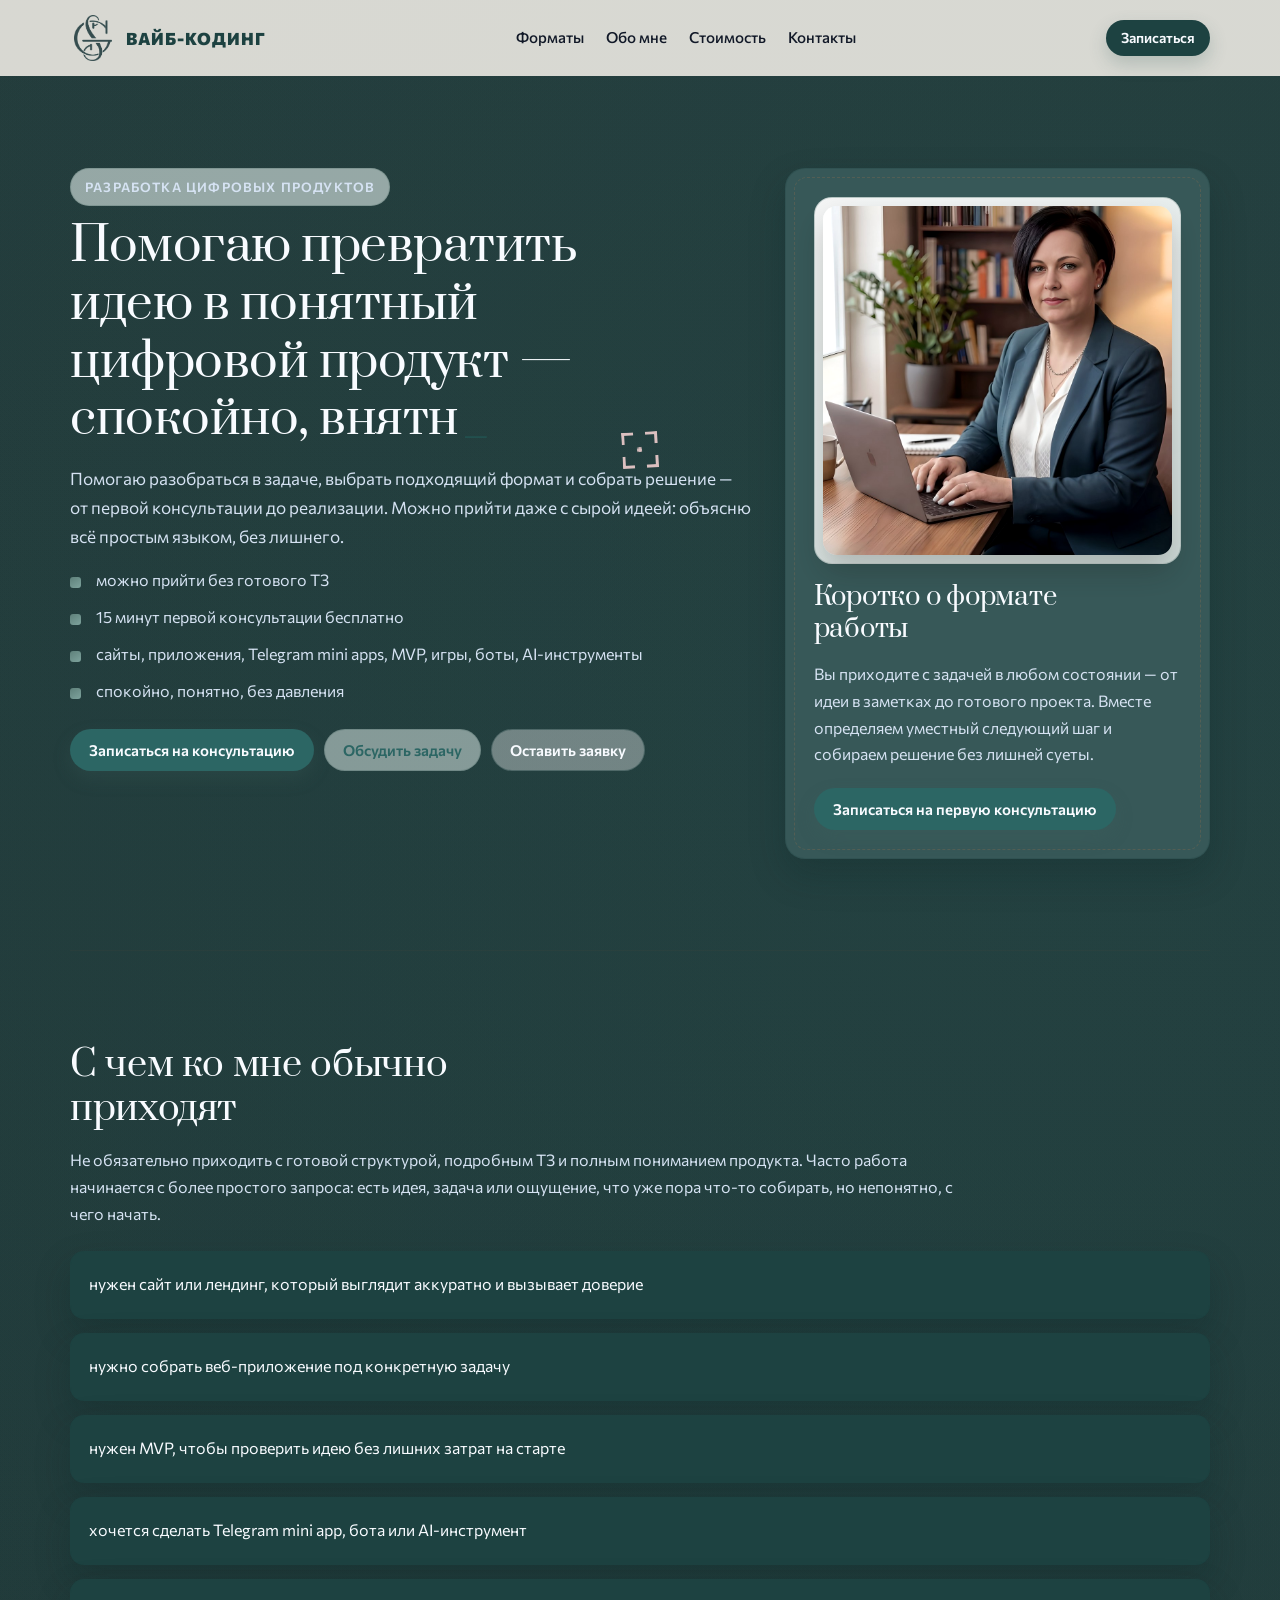
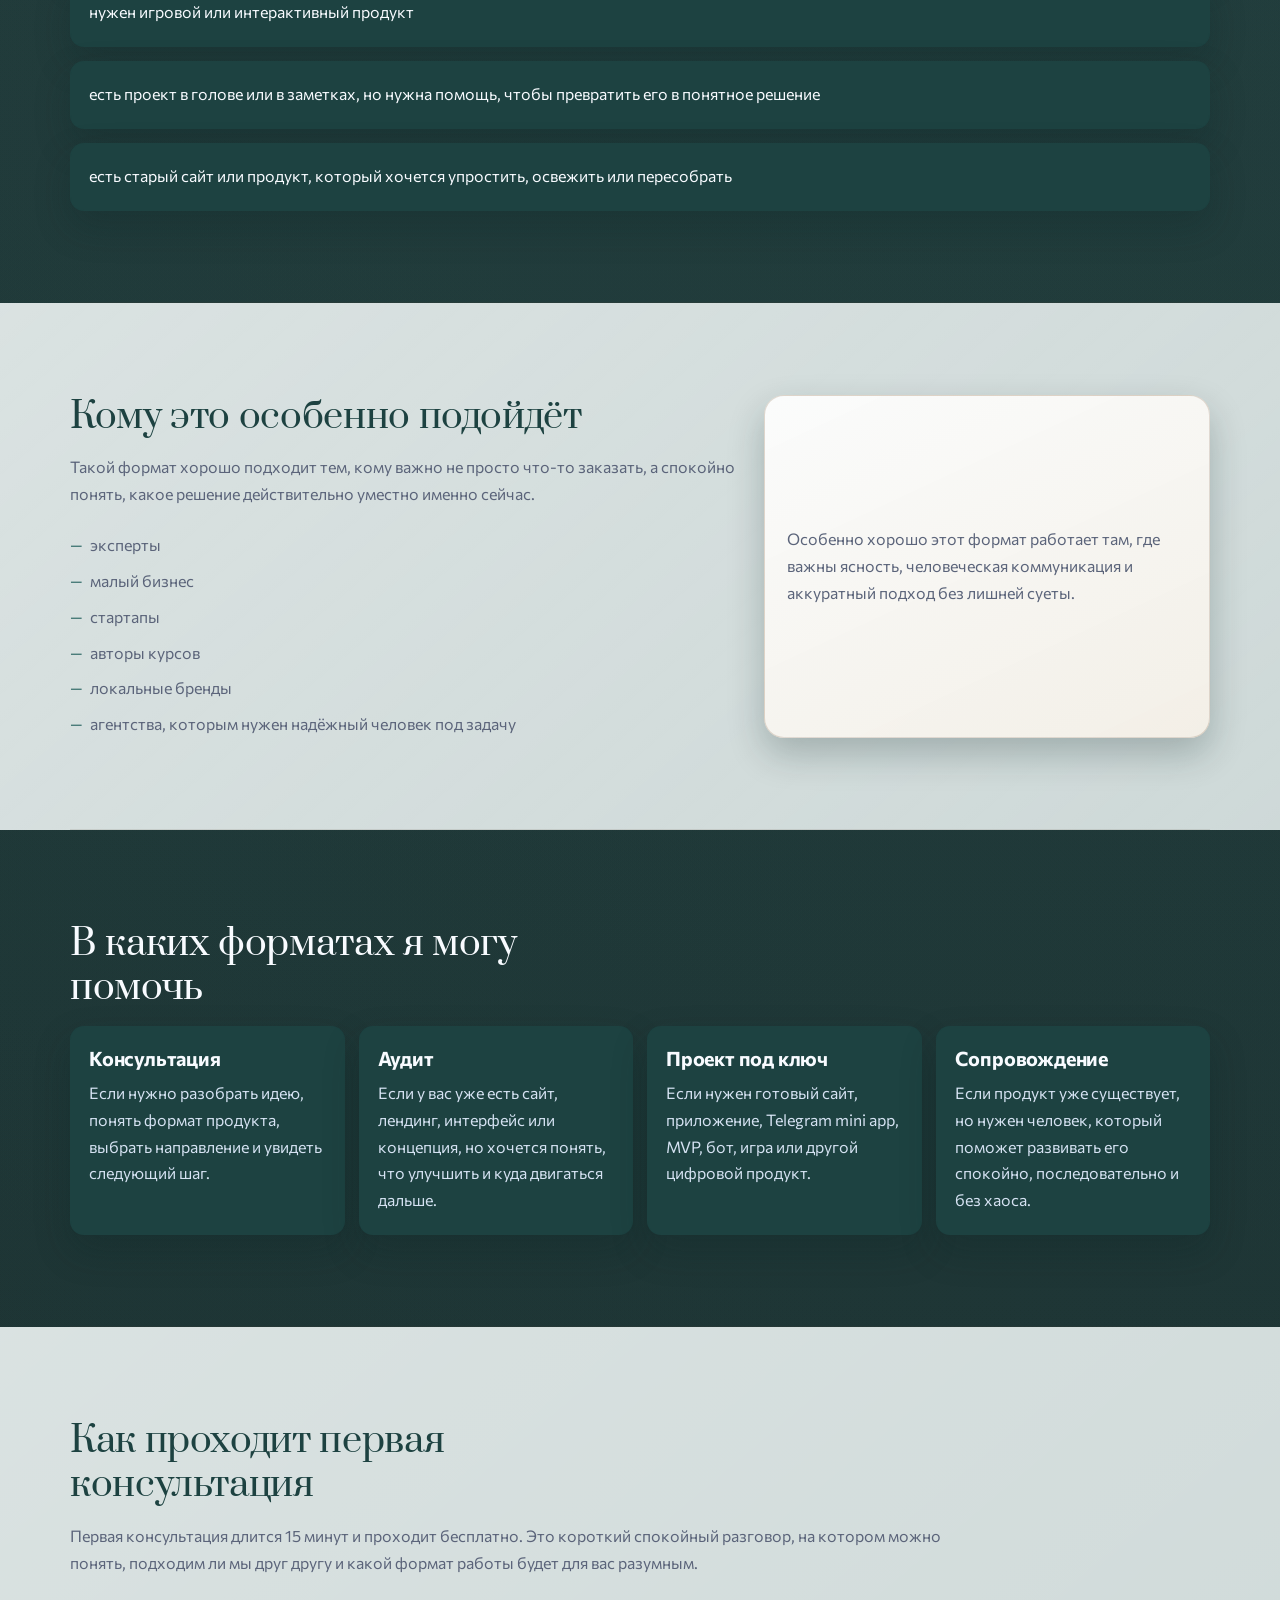
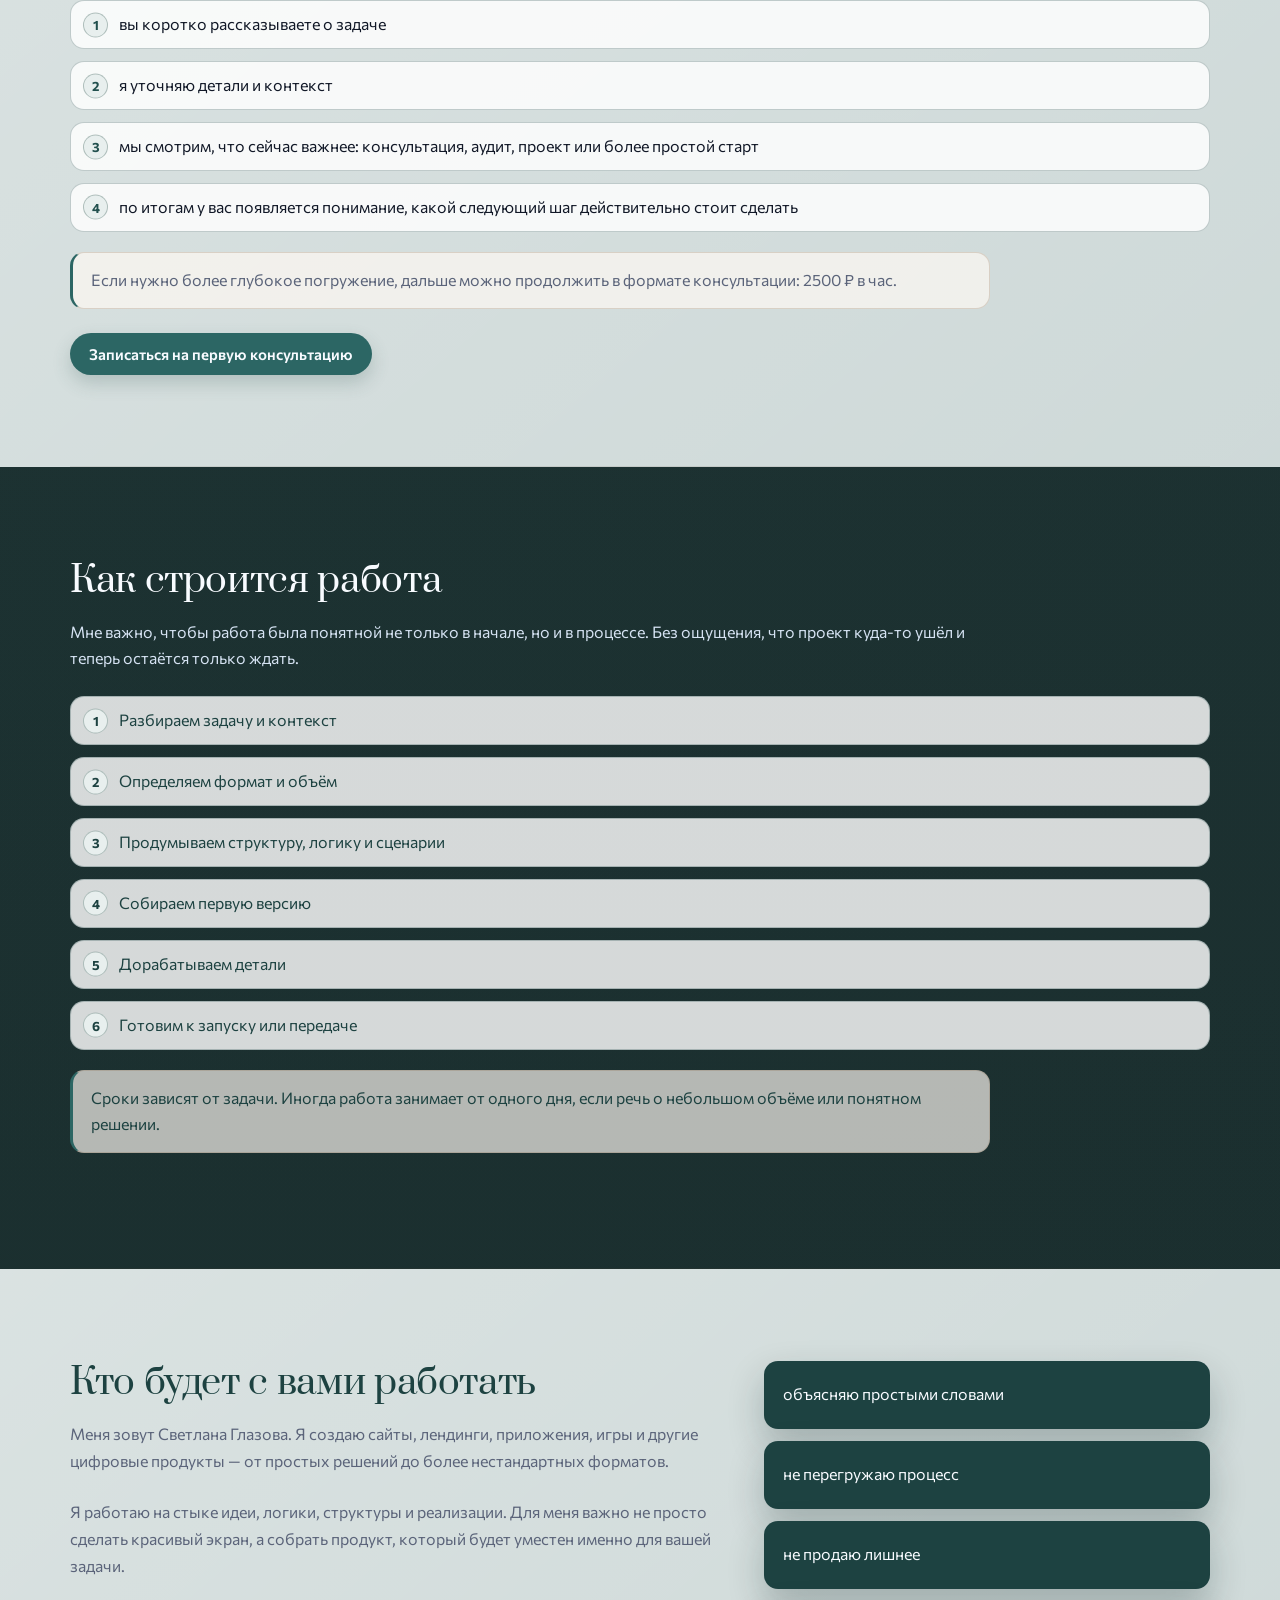
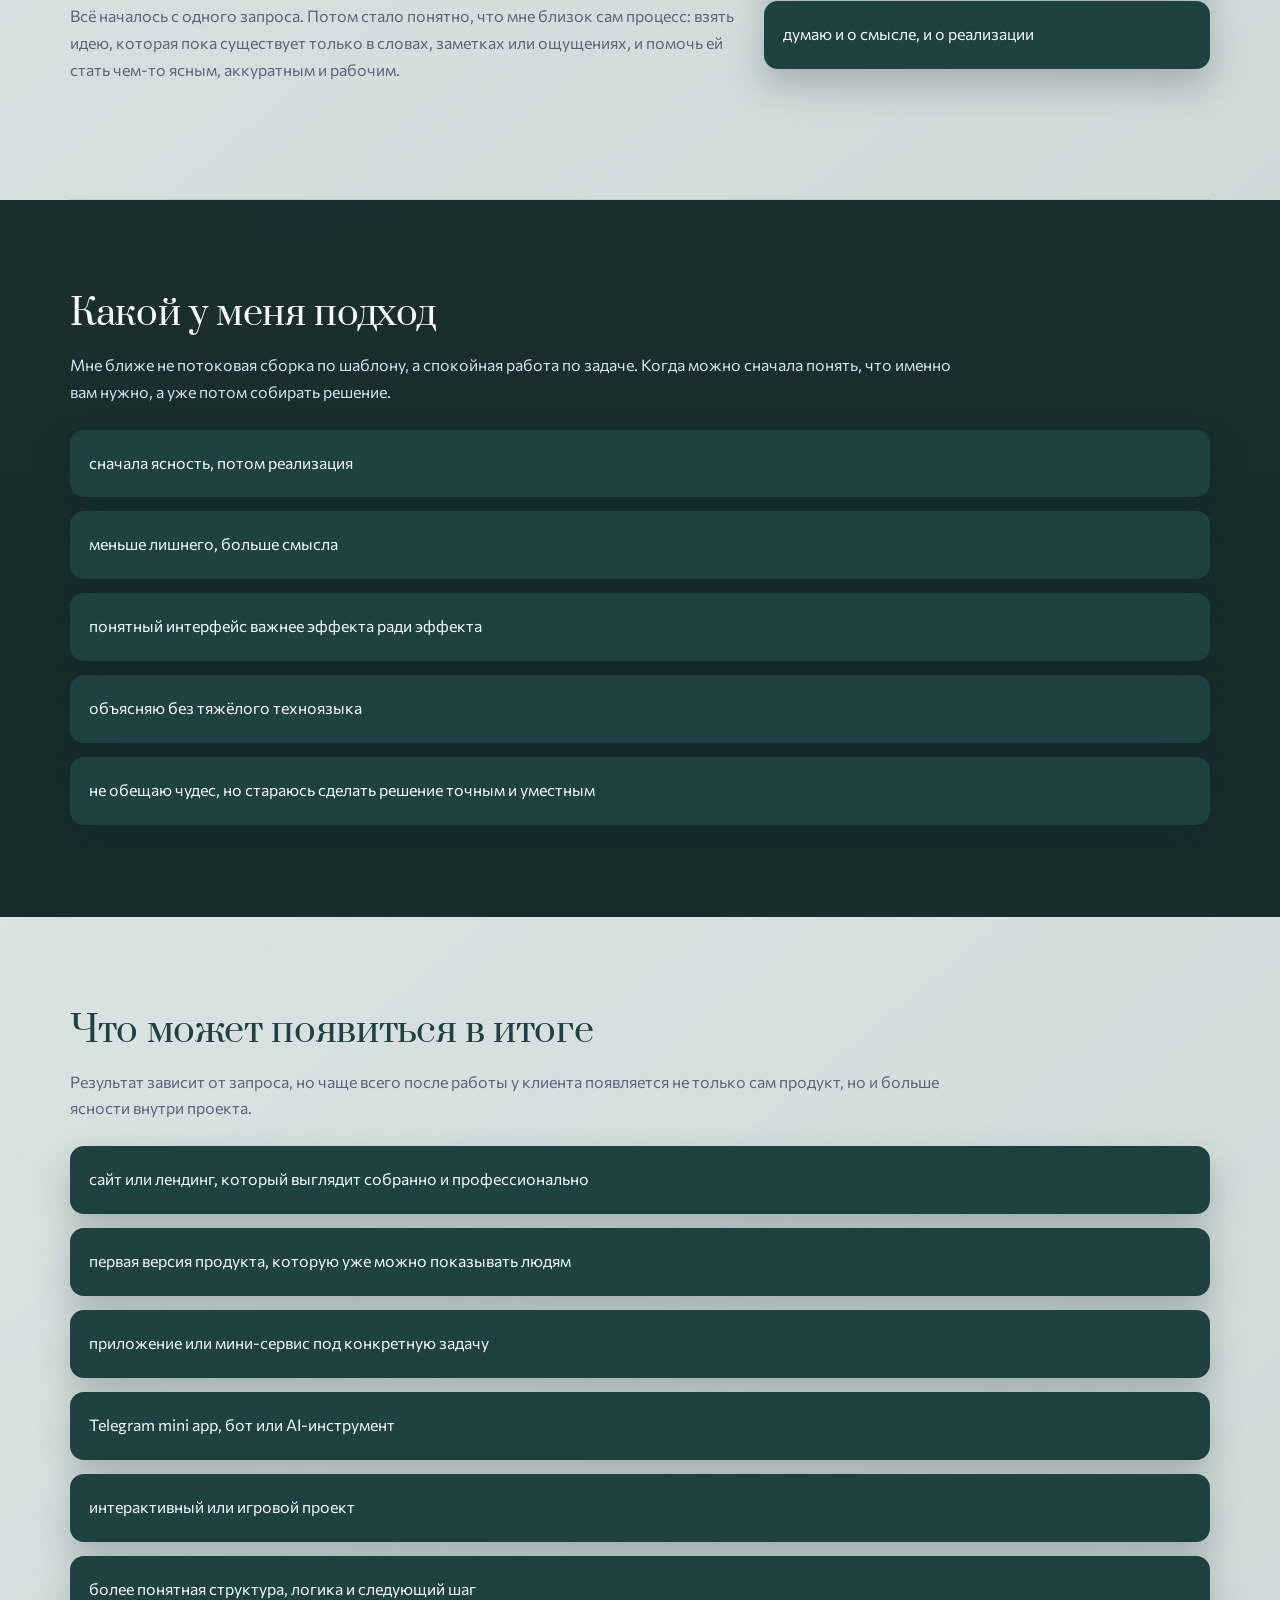
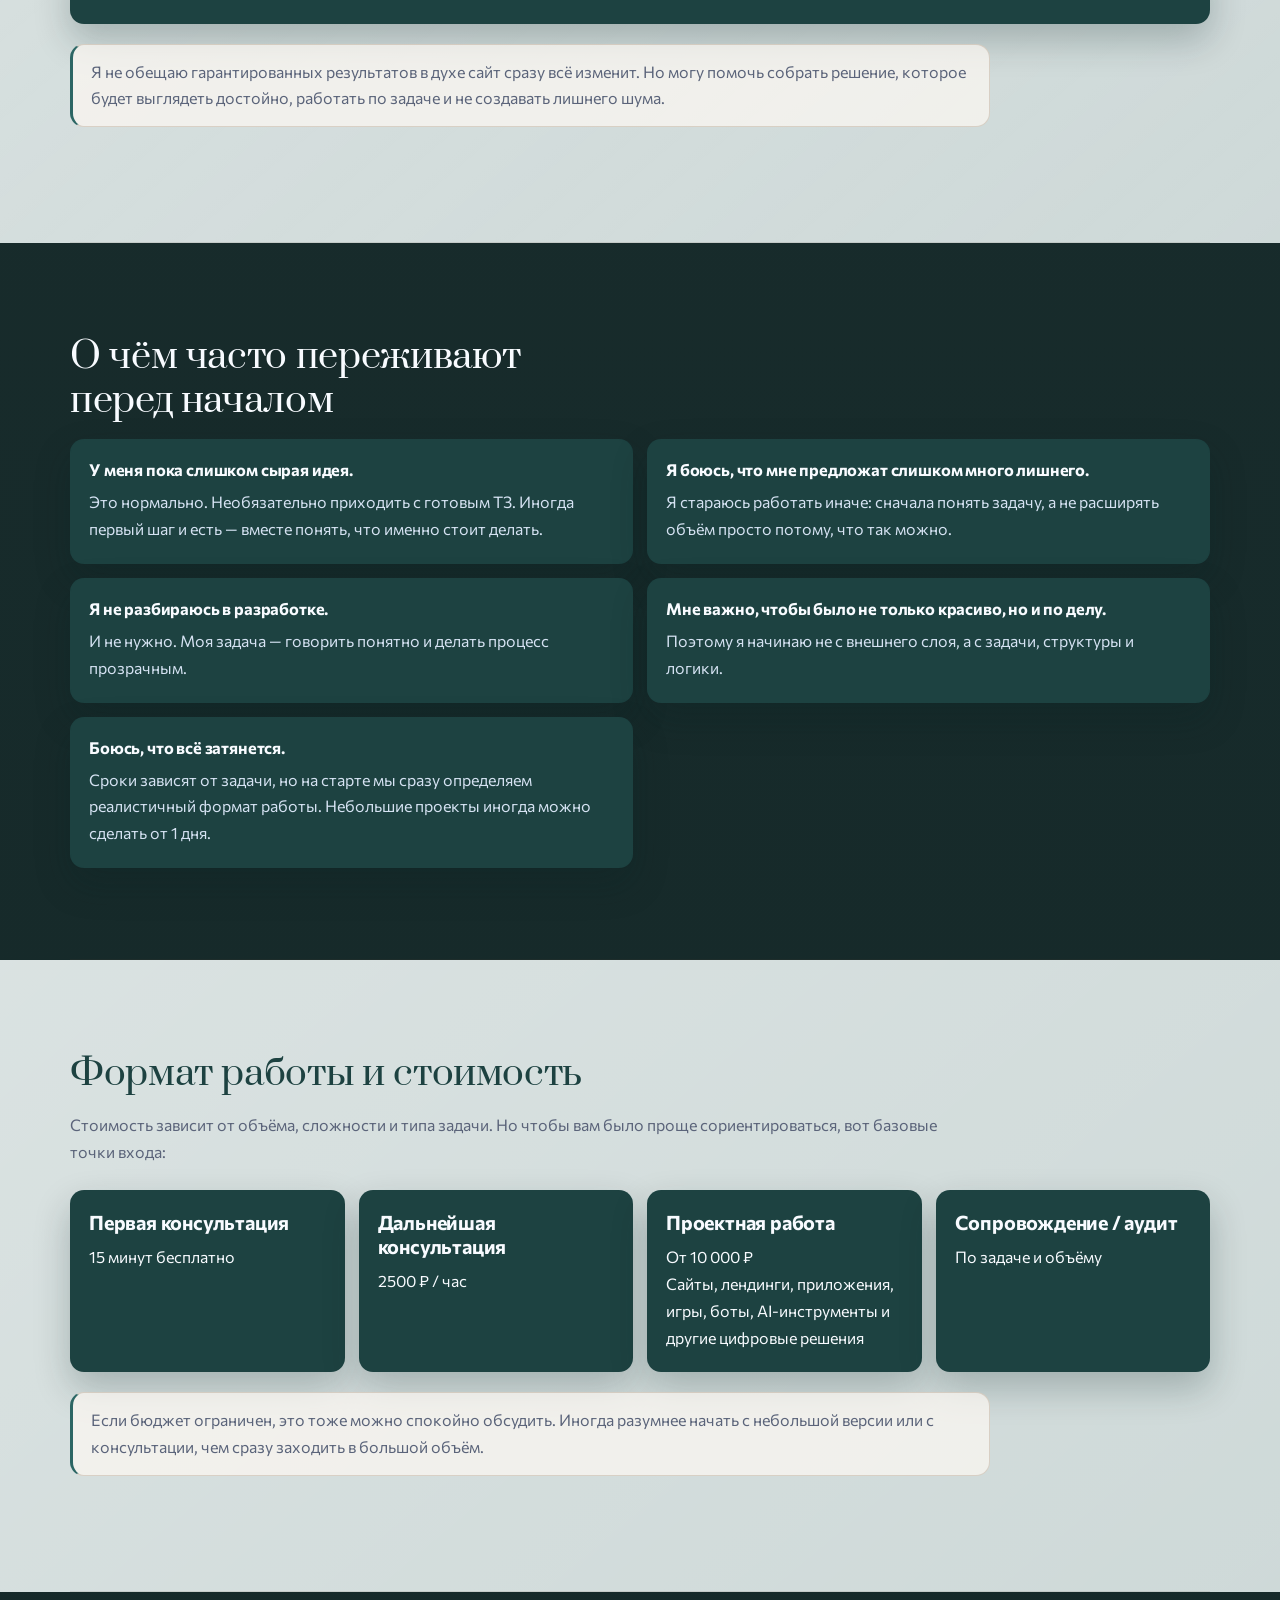
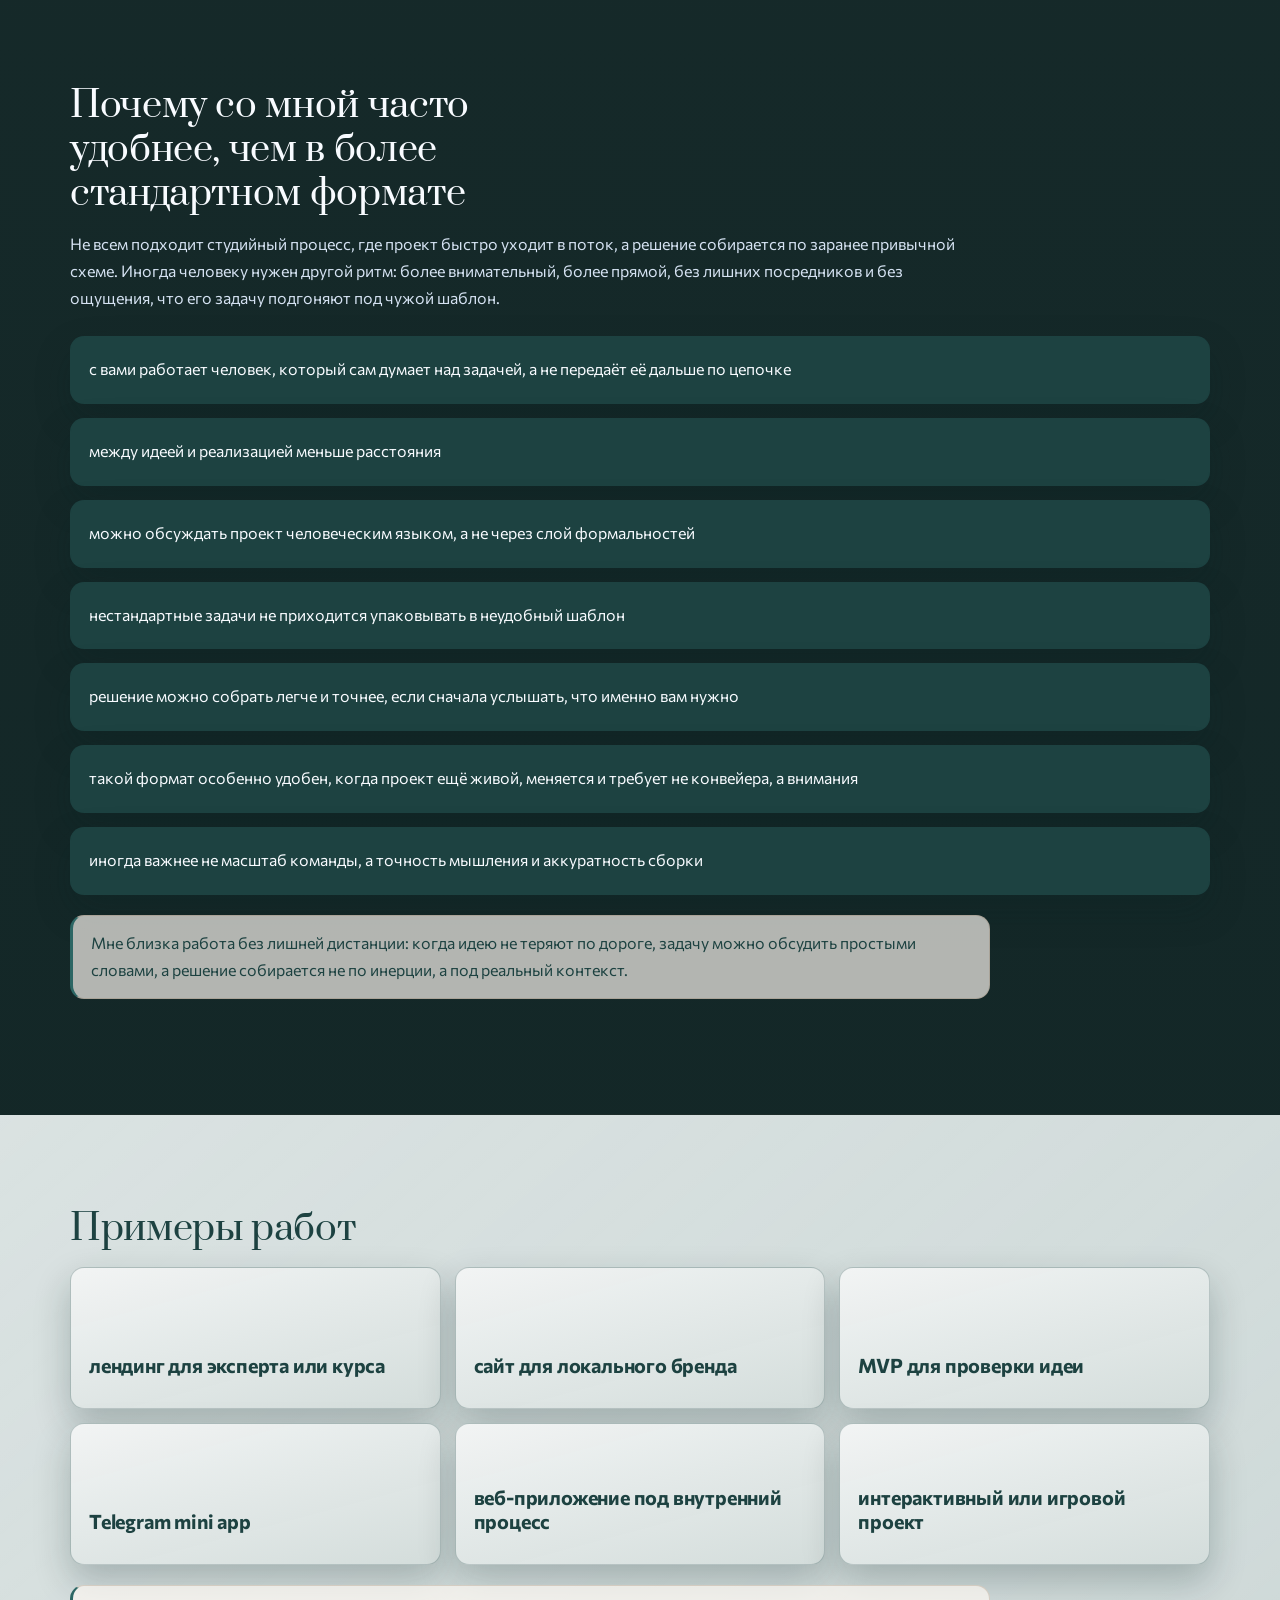
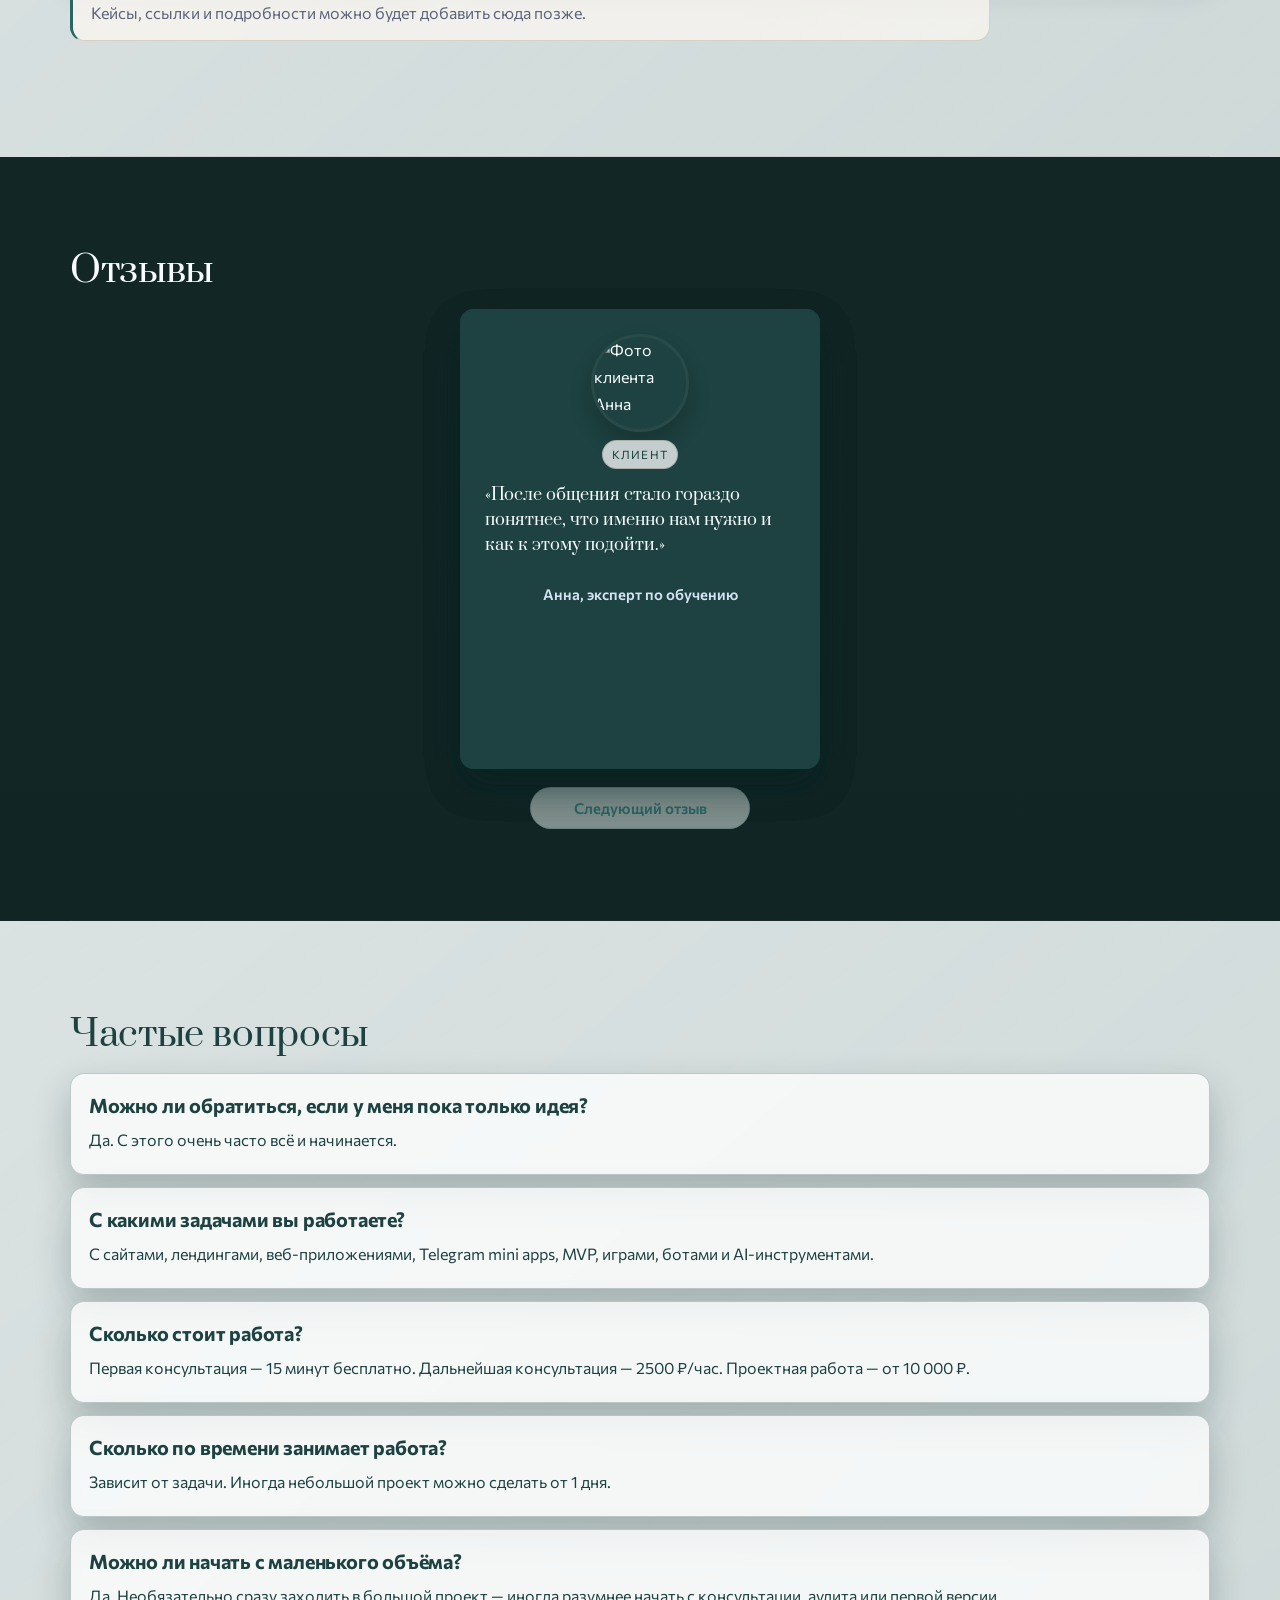
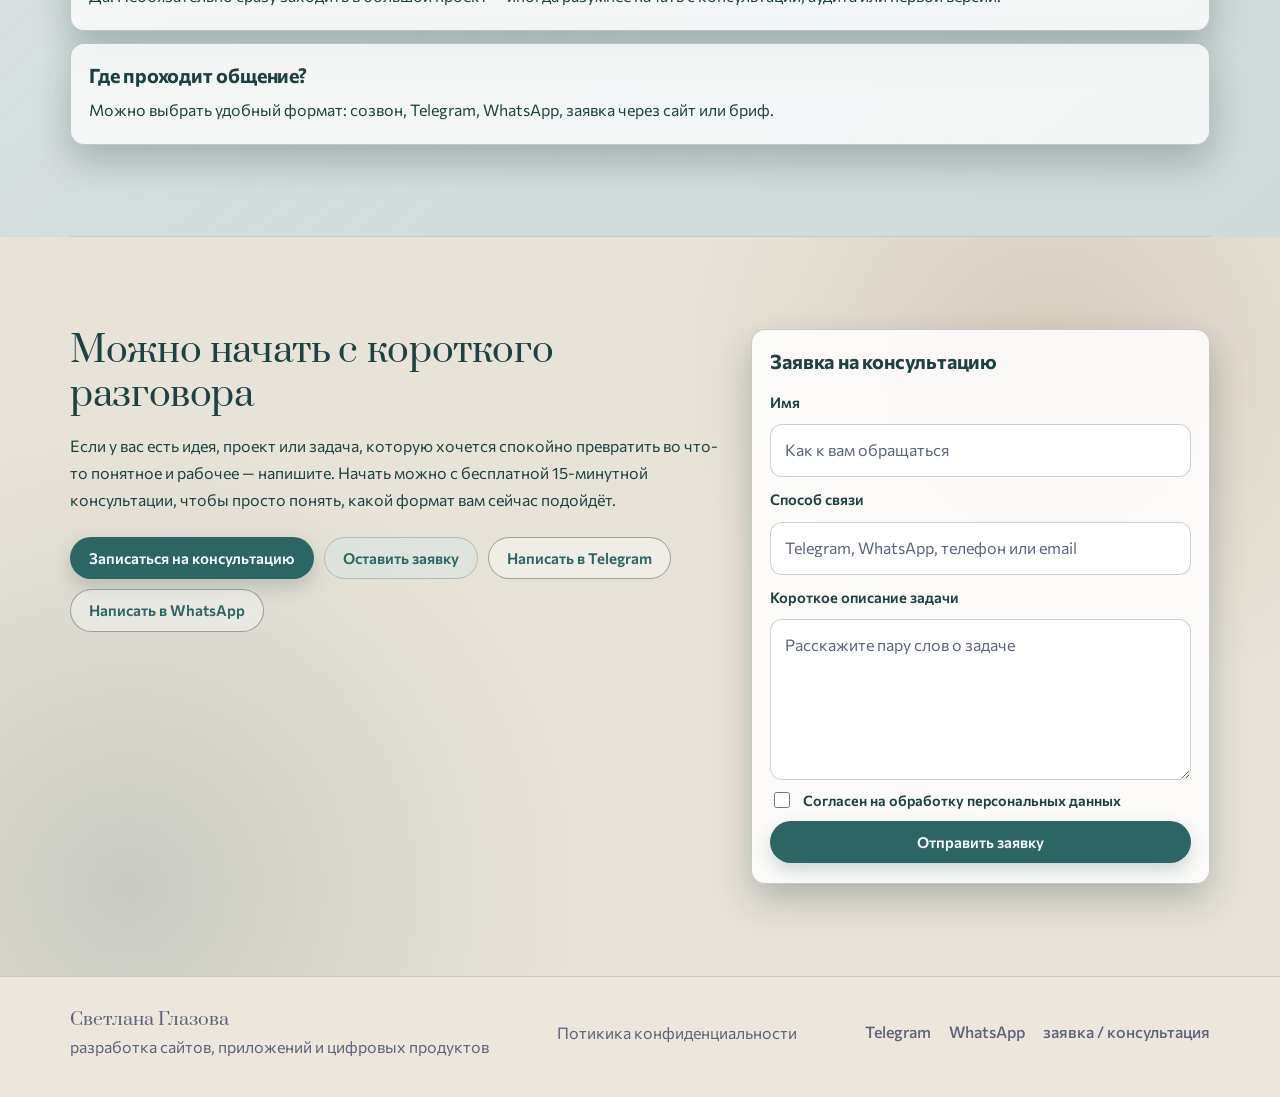
==== commit f404a990: "Добавлены изменения в шапку сайта" ====
--- a/index.html
+++ b/index.html
@@ -15,6 +15,7 @@
     <div class="container header-inner">
       <a class="brand" href="#" aria-label="Светлана Глазова">
         <img class="brand-logo" src="Моя монограмма зеленый.png" alt="Монограмма Светланы Глазовой">
+        <span class="brand-title">Вайб-кодинг</span>
       </a>
       <nav class="header-nav" aria-label="Основная навигация">
         <a href="#formats" data-i18n-ru="Форматы" data-i18n-en="Formats">Форматы</a>
@@ -39,7 +40,6 @@
             <span class="text-type__content">Помогаю превратить идею в понятный цифровой продукт — спокойно, внятно и без лишней сложности</span><span class="text-type__cursor" aria-hidden="true">_</span>
           </h1>
           <p class="lead">Помогаю разобраться в задаче, выбрать подходящий формат и собрать решение — от первой консультации до реализации. Можно прийти даже с сырой идеей: объясню всё простым языком, без лишнего.</p>
-          <p class="hero-name">Светлана Глазова</p>
           <ul class="feature-list">
             <li>можно прийти без готового ТЗ</li>
             <li>15 минут первой консультации бесплатно</li>
--- a/styles.css
+++ b/styles.css
@@ -491,6 +491,16 @@
   font-size: 1.06rem;
 }
 
+.brand-title {
+  font-family: "Commissioner", "Segoe UI", sans-serif;
+  font-size: 1.06rem;
+  font-weight: 800;
+  letter-spacing: 0.06em;
+  text-transform: uppercase;
+  color: #1d4241;
+  line-height: 1;
+}
+
 .brand-logo {
   width: 46px;
   height: 46px;
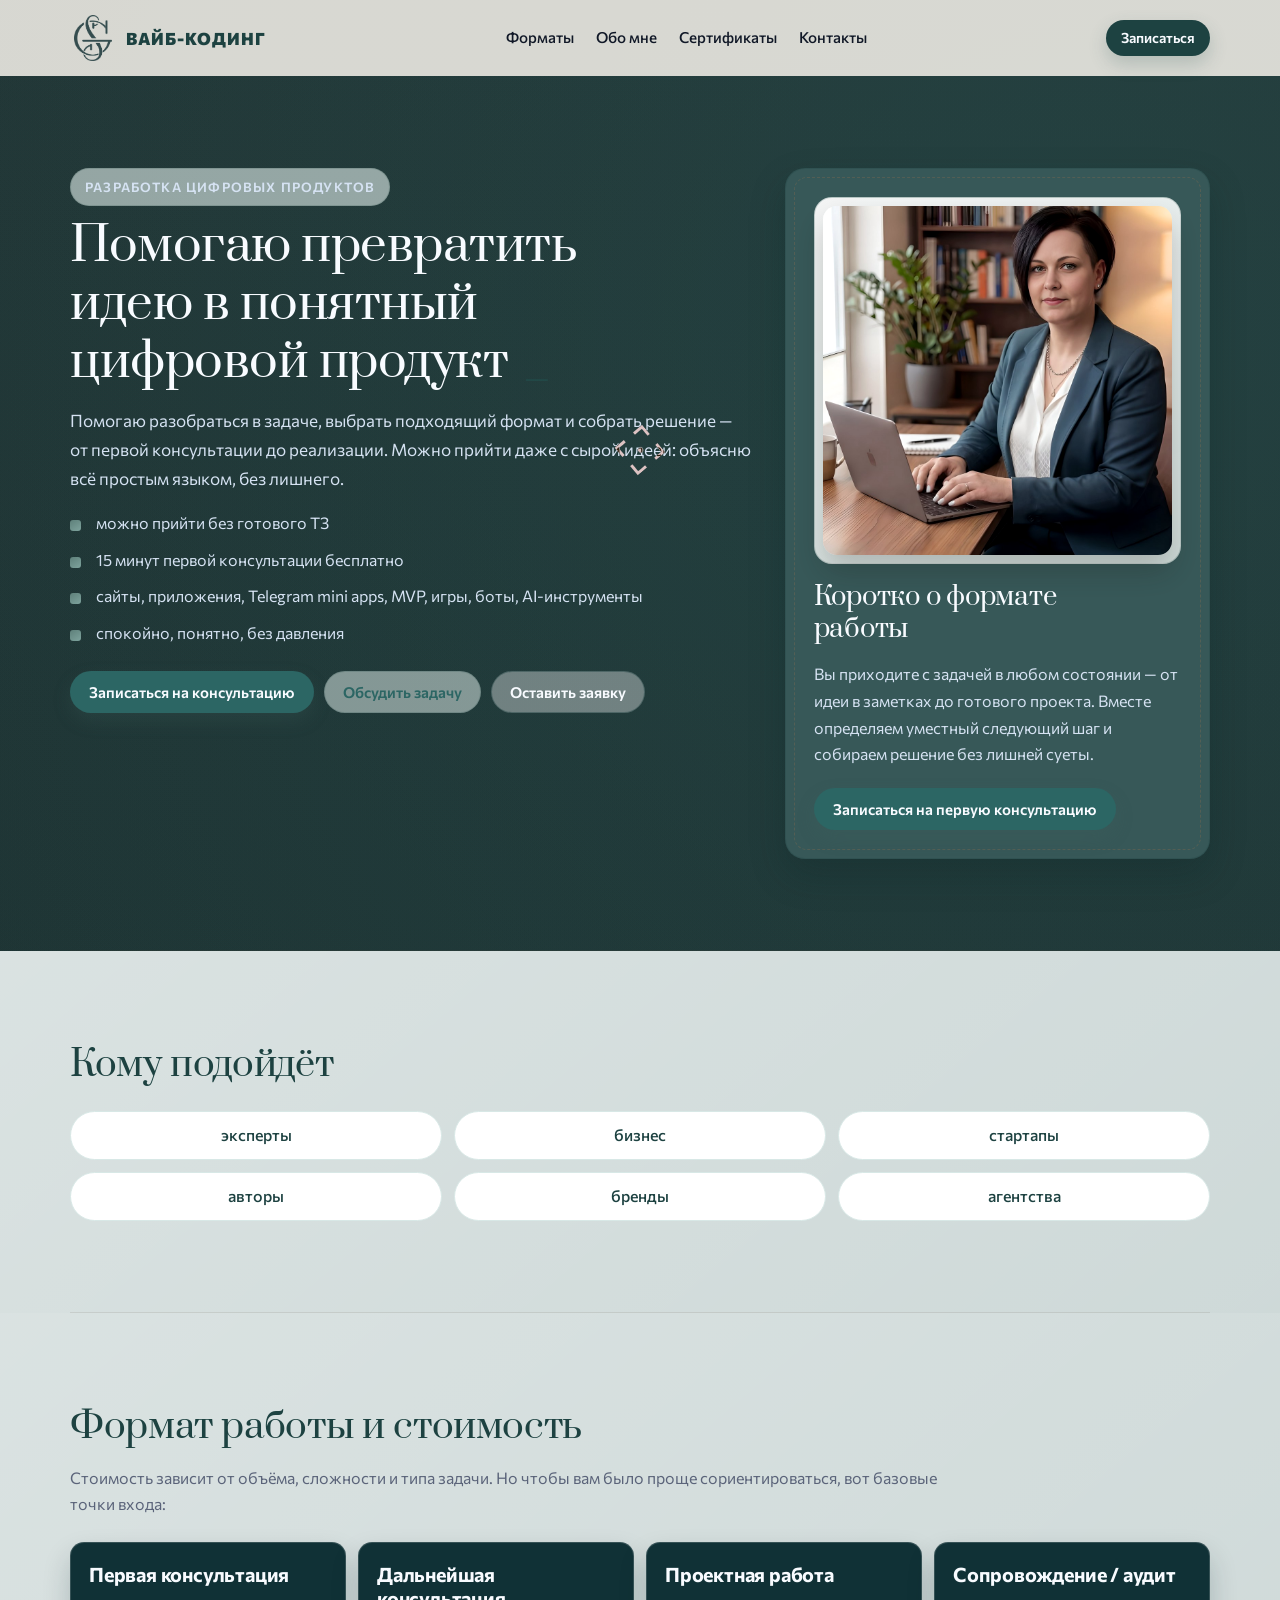
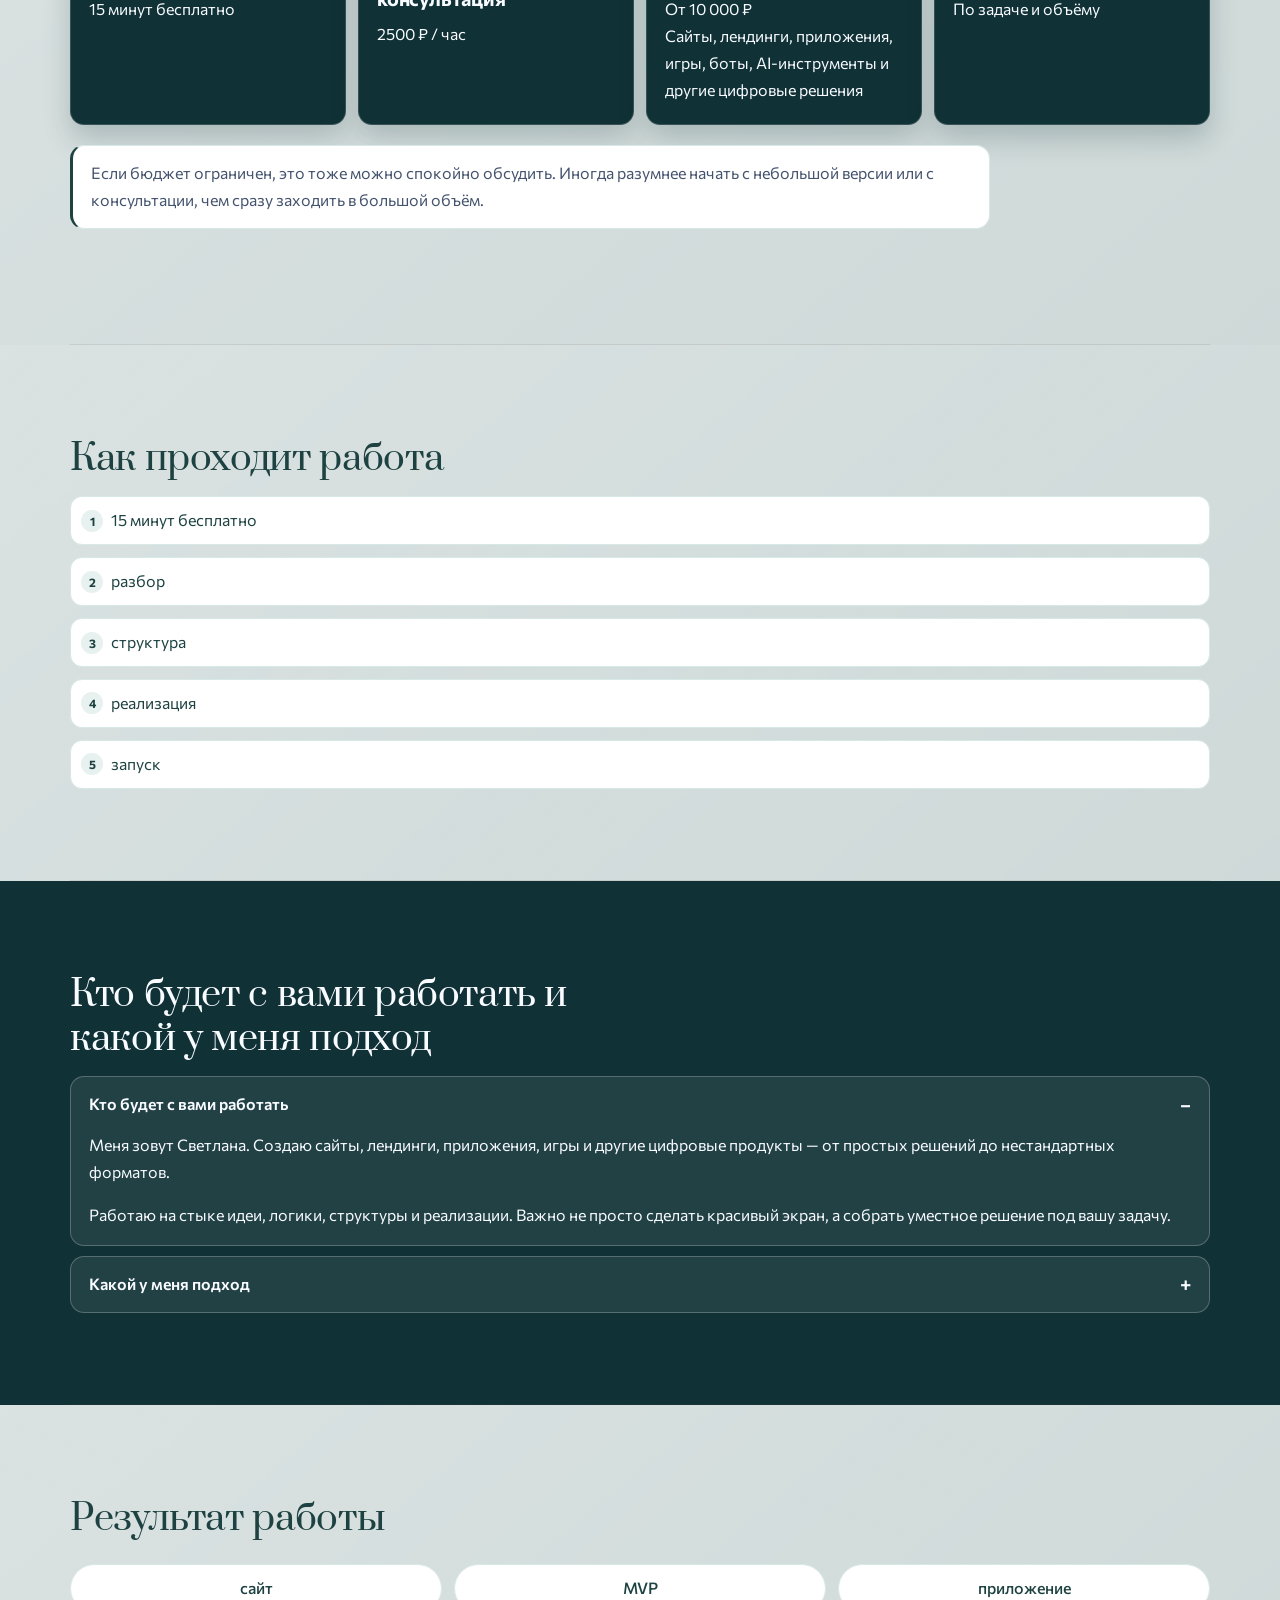
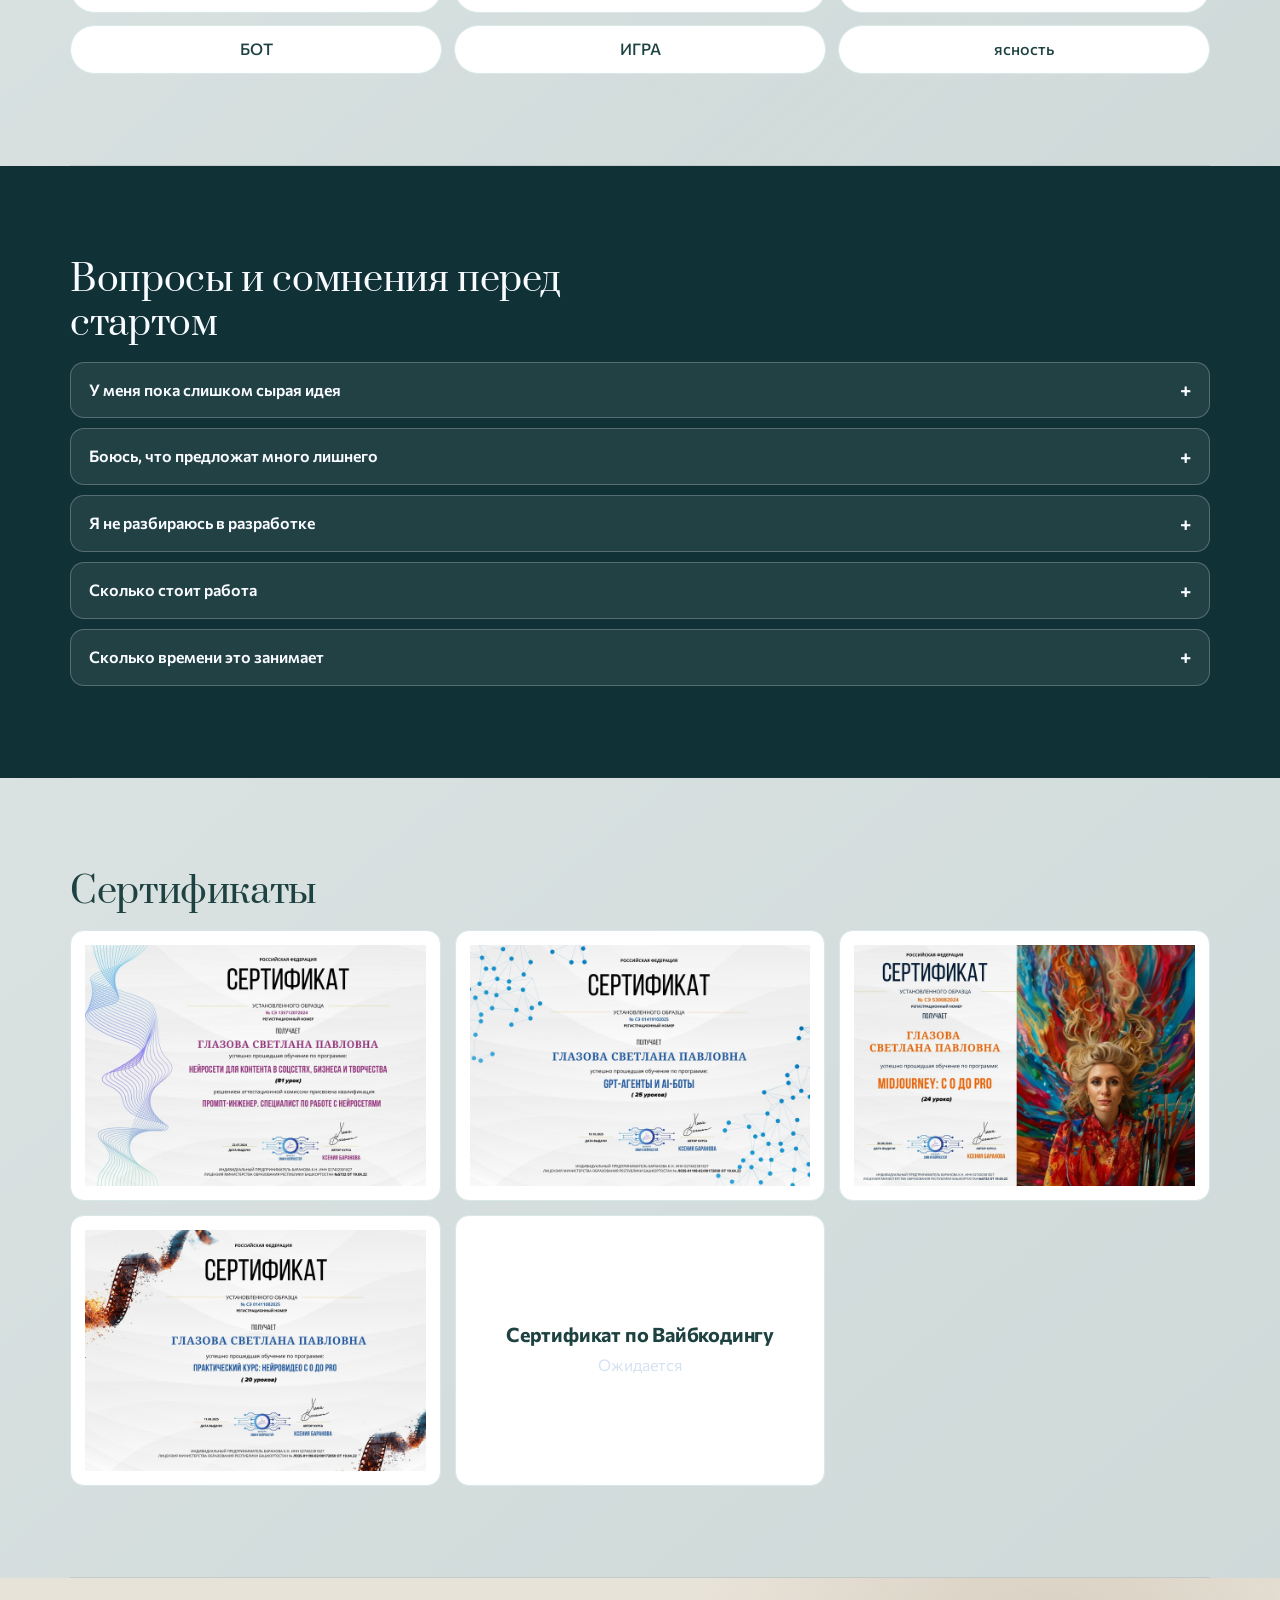
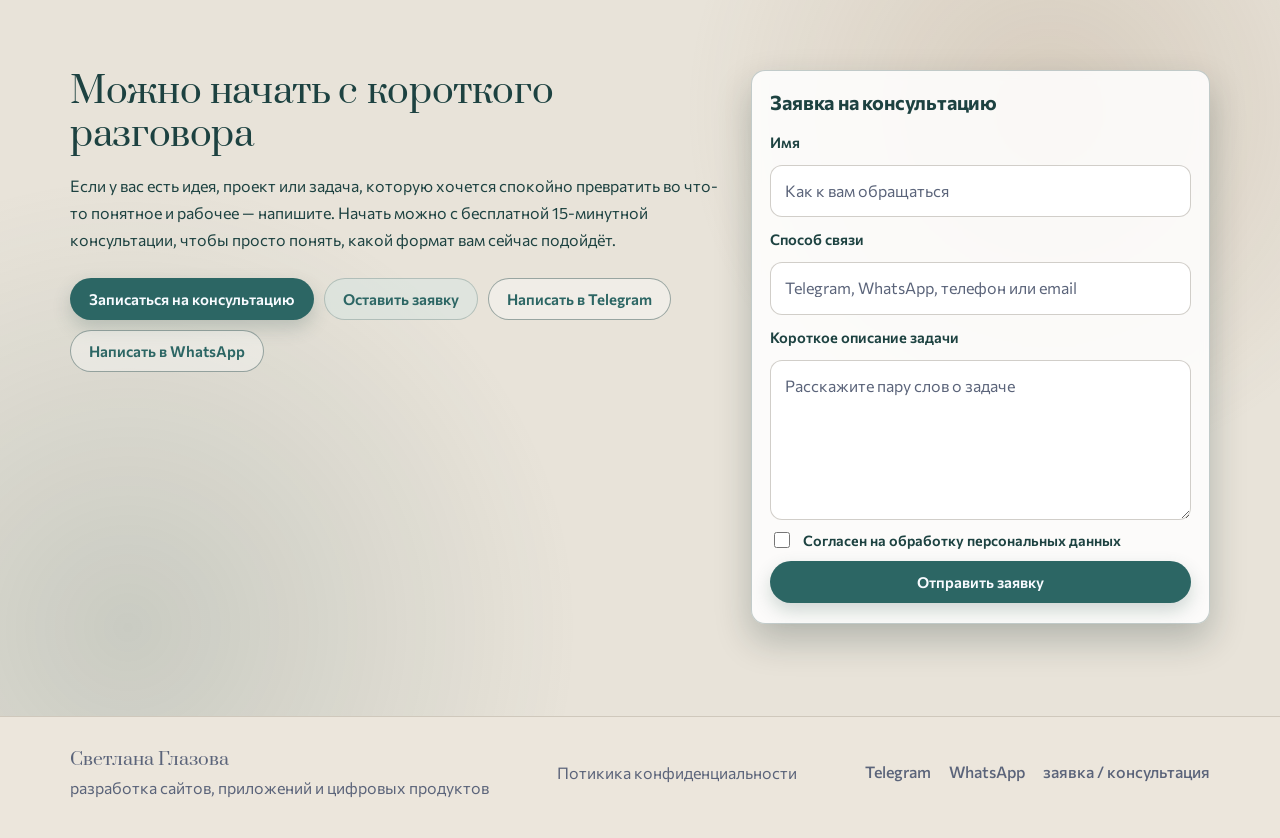
==== commit 9d55c64e: "Удалены и объединены некоторые блоки" ====
--- a/index.html
+++ b/index.html
@@ -20,7 +20,7 @@
       <nav class="header-nav" aria-label="Основная навигация">
         <a href="#formats" data-i18n-ru="Форматы" data-i18n-en="Formats">Форматы</a>
         <a href="#about" data-i18n-ru="Обо мне" data-i18n-en="About">Обо мне</a>
-        <a href="#pricing" data-i18n-ru="Стоимость" data-i18n-en="Pricing">Стоимость</a>
+        <a href="#certificates">Сертификаты</a>
         <a href="#contact" data-i18n-ru="Контакты" data-i18n-en="Contacts">Контакты</a>
       </nav>
       <a class="btn btn-primary btn-small" href="#final-cta" data-i18n-ru="Записаться" data-i18n-en="Book now">Записаться</a>
@@ -63,175 +63,21 @@
       </div>
     </section>
 
-    <section class="section" id="requests">
+    <section class="section section-muted compact-pills-section" id="audience">
       <div class="container">
-        <h2>С чем ко мне обычно приходят</h2>
-        <p class="section-text">Не обязательно приходить с готовой структурой, подробным ТЗ и полным пониманием продукта. Часто работа начинается с более простого запроса: есть идея, задача или ощущение, что уже пора что-то собирать, но непонятно, с чего начать.</p>
-        <ul class="card-grid">
-          <li class="card">нужен сайт или лендинг, который выглядит аккуратно и вызывает доверие</li>
-          <li class="card">нужно собрать веб-приложение под конкретную задачу</li>
-          <li class="card">нужен MVP, чтобы проверить идею без лишних затрат на старте</li>
-          <li class="card">хочется сделать Telegram mini app, бота или AI-инструмент</li>
-          <li class="card">нужен игровой или интерактивный продукт</li>
-          <li class="card">есть проект в голове или в заметках, но нужна помощь, чтобы превратить его в понятное решение</li>
-          <li class="card">есть старый сайт или продукт, который хочется упростить, освежить или пересобрать</li>
+        <h2>Кому подойдёт</h2>
+        <ul class="pill-list">
+          <li>эксперты</li>
+          <li>бизнес</li>
+          <li>стартапы</li>
+          <li>авторы</li>
+          <li>бренды</li>
+          <li>агентства</li>
         </ul>
       </div>
     </section>
 
-    <section class="section section-muted" id="audience">
-      <div class="container two-column">
-        <div>
-          <h2>Кому это особенно подойдёт</h2>
-          <p class="section-text">Такой формат хорошо подходит тем, кому важно не просто что-то заказать, а спокойно понять, какое решение действительно уместно именно сейчас.</p>
-          <ul class="simple-list">
-            <li>эксперты</li>
-            <li>малый бизнес</li>
-            <li>стартапы</li>
-            <li>авторы курсов</li>
-            <li>локальные бренды</li>
-            <li>агентства, которым нужен надёжный человек под задачу</li>
-          </ul>
-        </div>
-        <div class="note-card">
-          <p>Особенно хорошо этот формат работает там, где важны ясность, человеческая коммуникация и аккуратный подход без лишней суеты.</p>
-        </div>
-      </div>
-    </section>
-
-    <section class="section" id="formats">
-      <div class="container">
-        <h2>В каких форматах я могу помочь</h2>
-        <div class="card-grid grid-4">
-          <article class="card">
-            <h3>Консультация</h3>
-            <p>Если нужно разобрать идею, понять формат продукта, выбрать направление и увидеть следующий шаг.</p>
-          </article>
-          <article class="card">
-            <h3>Аудит</h3>
-            <p>Если у вас уже есть сайт, лендинг, интерфейс или концепция, но хочется понять, что улучшить и куда двигаться дальше.</p>
-          </article>
-          <article class="card">
-            <h3>Проект под ключ</h3>
-            <p>Если нужен готовый сайт, приложение, Telegram mini app, MVP, бот, игра или другой цифровой продукт.</p>
-          </article>
-          <article class="card">
-            <h3>Сопровождение</h3>
-            <p>Если продукт уже существует, но нужен человек, который поможет развивать его спокойно, последовательно и без хаоса.</p>
-          </article>
-        </div>
-      </div>
-    </section>
-
-    <section class="section section-muted" id="consultation">
-      <div class="container">
-        <h2>Как проходит первая консультация</h2>
-        <p class="section-text">Первая консультация длится 15 минут и проходит бесплатно. Это короткий спокойный разговор, на котором можно понять, подходим ли мы друг другу и какой формат работы будет для вас разумным.</p>
-        <ol class="steps-list">
-          <li>вы коротко рассказываете о задаче</li>
-          <li>я уточняю детали и контекст</li>
-          <li>мы смотрим, что сейчас важнее: консультация, аудит, проект или более простой старт</li>
-          <li>по итогам у вас появляется понимание, какой следующий шаг действительно стоит сделать</li>
-        </ol>
-        <p class="section-note">Если нужно более глубокое погружение, дальше можно продолжить в формате консультации: 2500 ₽ в час.</p>
-        <a class="btn btn-primary" href="#final-cta">Записаться на первую консультацию</a>
-      </div>
-    </section>
-
-    <section class="section" id="process">
-      <div class="container">
-        <h2>Как строится работа</h2>
-        <p class="section-text">Мне важно, чтобы работа была понятной не только в начале, но и в процессе. Без ощущения, что проект куда-то ушёл и теперь остаётся только ждать.</p>
-        <ol class="timeline">
-          <li>Разбираем задачу и контекст</li>
-          <li>Определяем формат и объём</li>
-          <li>Продумываем структуру, логику и сценарии</li>
-          <li>Собираем первую версию</li>
-          <li>Дорабатываем детали</li>
-          <li>Готовим к запуску или передаче</li>
-        </ol>
-        <p class="section-note">Сроки зависят от задачи. Иногда работа занимает от одного дня, если речь о небольшом объёме или понятном решении.</p>
-      </div>
-    </section>
-
-    <section class="section section-muted" id="about">
-      <div class="container two-column">
-        <div>
-          <h2>Кто будет с вами работать</h2>
-          <p class="section-text">Меня зовут Светлана Глазова. Я создаю сайты, лендинги, приложения, игры и другие цифровые продукты — от простых решений до более нестандартных форматов.</p>
-          <p class="section-text">Я работаю на стыке идеи, логики, структуры и реализации. Для меня важно не просто сделать красивый экран, а собрать продукт, который будет уместен именно для вашей задачи.</p>
-          <p class="section-text">Всё началось с одного запроса. Потом стало понятно, что мне близок сам процесс: взять идею, которая пока существует только в словах, заметках или ощущениях, и помочь ей стать чем-то ясным, аккуратным и рабочим.</p>
-        </div>
-        <div>
-          <ul class="card-stack">
-            <li class="card">объясняю простыми словами</li>
-            <li class="card">не перегружаю процесс</li>
-            <li class="card">не продаю лишнее</li>
-            <li class="card">думаю и о смысле, и о реализации</li>
-          </ul>
-        </div>
-      </div>
-    </section>
-
-    <section class="section" id="approach">
-      <div class="container">
-        <h2>Какой у меня подход</h2>
-        <p class="section-text">Мне ближе не потоковая сборка по шаблону, а спокойная работа по задаче. Когда можно сначала понять, что именно вам нужно, а уже потом собирать решение.</p>
-        <ul class="card-grid">
-          <li class="card">сначала ясность, потом реализация</li>
-          <li class="card">меньше лишнего, больше смысла</li>
-          <li class="card">понятный интерфейс важнее эффекта ради эффекта</li>
-          <li class="card">объясняю без тяжёлого техноязыка</li>
-          <li class="card">не обещаю чудес, но стараюсь сделать решение точным и уместным</li>
-        </ul>
-      </div>
-    </section>
-
-    <section class="section section-muted" id="results">
-      <div class="container">
-        <h2>Что может появиться в итоге</h2>
-        <p class="section-text">Результат зависит от запроса, но чаще всего после работы у клиента появляется не только сам продукт, но и больше ясности внутри проекта.</p>
-        <ul class="card-grid">
-          <li class="card">сайт или лендинг, который выглядит собранно и профессионально</li>
-          <li class="card">первая версия продукта, которую уже можно показывать людям</li>
-          <li class="card">приложение или мини-сервис под конкретную задачу</li>
-          <li class="card">Telegram mini app, бот или AI-инструмент</li>
-          <li class="card">интерактивный или игровой проект</li>
-          <li class="card">более понятная структура, логика и следующий шаг</li>
-        </ul>
-        <p class="section-note">Я не обещаю гарантированных результатов в духе сайт сразу всё изменит. Но могу помочь собрать решение, которое будет выглядеть достойно, работать по задаче и не создавать лишнего шума.</p>
-      </div>
-    </section>
-
-    <section class="section" id="concerns">
-      <div class="container">
-        <h2>О чём часто переживают перед началом</h2>
-        <div class="card-grid grid-2">
-          <article class="card qa-card">
-            <h3>У меня пока слишком сырая идея.</h3>
-            <p>Это нормально. Необязательно приходить с готовым ТЗ. Иногда первый шаг и есть — вместе понять, что именно стоит делать.</p>
-          </article>
-          <article class="card qa-card">
-            <h3>Я боюсь, что мне предложат слишком много лишнего.</h3>
-            <p>Я стараюсь работать иначе: сначала понять задачу, а не расширять объём просто потому, что так можно.</p>
-          </article>
-          <article class="card qa-card">
-            <h3>Я не разбираюсь в разработке.</h3>
-            <p>И не нужно. Моя задача — говорить понятно и делать процесс прозрачным.</p>
-          </article>
-          <article class="card qa-card">
-            <h3>Мне важно, чтобы было не только красиво, но и по делу.</h3>
-            <p>Поэтому я начинаю не с внешнего слоя, а с задачи, структуры и логики.</p>
-          </article>
-          <article class="card qa-card">
-            <h3>Боюсь, что всё затянется.</h3>
-            <p>Сроки зависят от задачи, но на старте мы сразу определяем реалистичный формат работы. Небольшие проекты иногда можно сделать от 1 дня.</p>
-          </article>
-        </div>
-      </div>
-    </section>
-
-    <section class="section section-muted" id="pricing">
+    <section class="section section-muted" id="formats">
       <div class="container">
         <h2>Формат работы и стоимость</h2>
         <p class="section-text">Стоимость зависит от объёма, сложности и типа задачи. Но чтобы вам было проще сориентироваться, вот базовые точки входа:</p>
@@ -258,100 +104,108 @@
       </div>
     </section>
 
-    <section class="section" id="benefits">
+    <section class="section section-muted" id="process">
       <div class="container">
-        <h2>Почему со мной часто удобнее, чем в более стандартном формате</h2>
-        <p class="section-text">Не всем подходит студийный процесс, где проект быстро уходит в поток, а решение собирается по заранее привычной схеме. Иногда человеку нужен другой ритм: более внимательный, более прямой, без лишних посредников и без ощущения, что его задачу подгоняют под чужой шаблон.</p>
-        <ul class="card-grid">
-          <li class="card">с вами работает человек, который сам думает над задачей, а не передаёт её дальше по цепочке</li>
-          <li class="card">между идеей и реализацией меньше расстояния</li>
-          <li class="card">можно обсуждать проект человеческим языком, а не через слой формальностей</li>
-          <li class="card">нестандартные задачи не приходится упаковывать в неудобный шаблон</li>
-          <li class="card">решение можно собрать легче и точнее, если сначала услышать, что именно вам нужно</li>
-          <li class="card">такой формат особенно удобен, когда проект ещё живой, меняется и требует не конвейера, а внимания</li>
-          <li class="card">иногда важнее не масштаб команды, а точность мышления и аккуратность сборки</li>
+        <h2>Как проходит работа</h2>
+        <ol class="steps-list">
+          <li>15 минут бесплатно</li>
+          <li>разбор</li>
+          <li>структура</li>
+          <li>реализация</li>
+          <li>запуск</li>
+        </ol>
+      </div>
+    </section>
+
+    <section class="section section-dark" id="about">
+      <div class="container">
+        <h2>Кто будет с вами работать и какой у меня подход</h2>
+        <div class="accordion-list">
+          <details class="accordion-item" open>
+            <summary>Кто будет с вами работать</summary>
+            <div class="accordion-content">
+              <p>Меня зовут Светлана. Создаю сайты, лендинги, приложения, игры и другие цифровые продукты — от простых решений до нестандартных форматов.</p>
+              <p>Работаю на стыке идеи, логики, структуры и реализации. Важно не просто сделать красивый экран, а собрать уместное решение под вашу задачу.</p>
+            </div>
+          </details>
+          <details class="accordion-item">
+            <summary>Какой у меня подход</summary>
+            <div class="accordion-content">
+              <ul class="simple-list">
+                <li>сначала ясность, потом реализация</li>
+                <li>меньше лишнего, больше смысла</li>
+                <li>объясняю без тяжёлого техноязыка</li>
+                <li>думаю и о смысле, и о реализации</li>
+              </ul>
+            </div>
+          </details>
+        </div>
+      </div>
+    </section>
+
+    <section class="section section-muted compact-pills-section" id="results">
+      <div class="container">
+        <h2>Результат работы</h2>
+        <ul class="pill-list">
+          <li>сайт</li>
+          <li>MVP</li>
+          <li>приложение</li>
+          <li>бот</li>
+          <li>игра</li>
+          <li>ясность</li>
         </ul>
-        <p class="section-note">Мне близка работа без лишней дистанции: когда идею не теряют по дороге, задачу можно обсудить простыми словами, а решение собирается не по инерции, а под реальный контекст.</p>
       </div>
     </section>
 
-    <section class="section section-muted" id="cases">
+    <section class="section section-dark" id="concerns-faq">
       <div class="container">
-        <h2>Примеры работ</h2>
-        <div class="card-grid grid-3">
-          <article class="card case-card"><h3>лендинг для эксперта или курса</h3></article>
-          <article class="card case-card"><h3>сайт для локального бренда</h3></article>
-          <article class="card case-card"><h3>MVP для проверки идеи</h3></article>
-          <article class="card case-card"><h3>Telegram mini app</h3></article>
-          <article class="card case-card"><h3>веб-приложение под внутренний процесс</h3></article>
-          <article class="card case-card"><h3>интерактивный или игровой проект</h3></article>
+        <h2>Вопросы и сомнения перед стартом</h2>
+        <div class="accordion-list">
+          <details class="accordion-item">
+            <summary>У меня пока слишком сырая идея</summary>
+            <div class="accordion-content"><p>Это нормально. Необязательно приходить с готовым ТЗ. Часто первый шаг и есть — вместе понять, что именно стоит делать.</p></div>
+          </details>
+          <details class="accordion-item">
+            <summary>Боюсь, что предложат много лишнего</summary>
+            <div class="accordion-content"><p>Сначала определяем задачу и приоритеты, и только потом объём. Без навязывания лишних этапов.</p></div>
+          </details>
+          <details class="accordion-item">
+            <summary>Я не разбираюсь в разработке</summary>
+            <div class="accordion-content"><p>И не нужно. Объясняю простым языком и веду процесс прозрачно на каждом шаге.</p></div>
+          </details>
+          <details class="accordion-item">
+            <summary>Сколько стоит работа</summary>
+            <div class="accordion-content"><p>Первая консультация — 15 минут бесплатно. Дальше: консультация 2500 ₽/час, проектная работа — от 10 000 ₽.</p></div>
+          </details>
+          <details class="accordion-item">
+            <summary>Сколько времени это занимает</summary>
+            <div class="accordion-content"><p>Зависит от объёма задачи. Небольшие проекты иногда запускаются от 1 дня.</p></div>
+          </details>
         </div>
-        <p class="section-note">Кейсы, ссылки и подробности можно будет добавить сюда позже.</p>
       </div>
     </section>
 
-    <section class="section" id="reviews">
+    <section class="section section-muted" id="certificates">
       <div class="container">
-        <h2>Отзывы</h2>
-        <div class="review-stack-wrap">
-          <div class="review-stack" id="review-stack">
-            <article class="card quote-card review-card cursor-target" data-review-id="0">
-              <div class="review-head">
-                <img src="https://images.unsplash.com/photo-1494790108377-be9c29b29330?auto=format&fit=crop&w=300&q=80" alt="Фото клиента Анна" class="review-avatar">
-                <span class="review-head-label">клиент</span>
-              </div>
-              <blockquote>«После общения стало гораздо понятнее, что именно нам нужно и как к этому подойти.»</blockquote>
-              <p class="review-author">Анна, эксперт по обучению</p>
-            </article>
-            <article class="card quote-card review-card cursor-target" data-review-id="1">
-              <div class="review-head">
-                <img src="https://images.unsplash.com/photo-1500648767791-00dcc994a43e?auto=format&fit=crop&w=300&q=80" alt="Фото клиента Михаил" class="review-avatar">
-                <span class="review-head-label">клиент</span>
-              </div>
-              <blockquote>«Понравилось, что всё объяснялось спокойно, без перегруза и без ощущения, что мне что-то навязывают.»</blockquote>
-              <p class="review-author">Михаил, владелец локального бренда</p>
-            </article>
-            <article class="card quote-card review-card cursor-target" data-review-id="2">
-              <div class="review-head">
-                <img src="https://images.unsplash.com/photo-1544005313-94ddf0286df2?auto=format&fit=crop&w=300&q=80" alt="Фото клиента Ирина" class="review-avatar">
-                <span class="review-head-label">клиент</span>
-              </div>
-              <blockquote>«Получился аккуратный и понятный результат, очень в тему для нашей задачи.»</blockquote>
-              <p class="review-author">Ирина, автор онлайн-курса</p>
-            </article>
-          </div>
-          <button class="btn btn-secondary cursor-target review-next-btn" id="review-next-btn" type="button" data-i18n-ru="Следующий отзыв" data-i18n-en="Next review">Следующий отзыв</button>
-        </div>
-      </div>
-    </section>
-
-    <section class="section section-muted" id="faq">
-      <div class="container">
-        <h2>Частые вопросы</h2>
-        <div class="faq-list">
-          <article class="faq-item">
-            <h3>Можно ли обратиться, если у меня пока только идея?</h3>
-            <p>Да. С этого очень часто всё и начинается.</p>
+        <h2>Сертификаты</h2>
+        <div class="card-grid grid-3 cert-grid">
+          <article class="card cert-card">
+            <img src="Промпт-инженер. Специалист по работе с нейросетями. Диплом №37448.png" alt="Промпт-инженер. Специалист по работе с нейросетями. Диплом №37448">
           </article>
-          <article class="faq-item">
-            <h3>С какими задачами вы работаете?</h3>
-            <p>С сайтами, лендингами, веб-приложениями, Telegram mini apps, MVP, играми, ботами и AI-инструментами.</p>
+          <article class="card cert-card">
+            <img src="Сертификат GPT-агенты и AI-боты. Диплом №СЭ 01419102025.png" alt="Сертификат GPT-агенты и AI-боты. Диплом №СЭ 01419102025">
           </article>
-          <article class="faq-item">
-            <h3>Сколько стоит работа?</h3>
-            <p>Первая консультация — 15 минут бесплатно. Дальнейшая консультация — 2500 ₽/час. Проектная работа — от 10 000 ₽.</p>
+          <article class="card cert-card">
+            <img src="Сертификат Midjourney с 0 до PRO № СЭ 530082024.png" alt="Сертификат Midjourney с 0 до PRO № СЭ 530082024">
           </article>
-          <article class="faq-item">
-            <h3>Сколько по времени занимает работа?</h3>
-            <p>Зависит от задачи. Иногда небольшой проект можно сделать от 1 дня.</p>
+          <article class="card cert-card">
+            <img src="Сертификат Нейровидео. Диплом №115326.png" alt="Сертификат Нейровидео. Диплом №115326">
           </article>
-          <article class="faq-item">
-            <h3>Можно ли начать с маленького объёма?</h3>
-            <p>Да. Необязательно сразу заходить в большой проект — иногда разумнее начать с консультации, аудита или первой версии.</p>
-          </article>
-          <article class="faq-item">
-            <h3>Где проходит общение?</h3>
-            <p>Можно выбрать удобный формат: созвон, Telegram, WhatsApp, заявка через сайт или бриф.</p>
+          <article class="card cert-card cert-card-placeholder">
+            <div>
+              <h3>Сертификат по Вайбкодингу</h3>
+              <p>Ожидается</p>
+            </div>
           </article>
         </div>
       </div>
--- a/styles.css
+++ b/styles.css
@@ -1213,3 +1213,205 @@
 #benefits .section-note {
   color: #1d4241;
 }
+
+/* Compact layout update */
+.section-dark {
+  background: #103136;
+}
+
+.section-dark h2,
+.section-dark h3,
+.section-dark p,
+.section-dark li,
+.section-dark summary {
+  color: #f8fbff;
+}
+
+.compact-pills-section .container > h2 {
+  margin-bottom: 24px;
+}
+
+.pill-list {
+  list-style: none;
+  display: grid;
+  grid-template-columns: repeat(2, minmax(0, 1fr));
+  gap: 12px;
+}
+
+.pill-list li {
+  background: #ffffff;
+  color: #1d4241;
+  border: 1px solid #d8e8e6;
+  border-radius: 999px;
+  padding: 10px 14px;
+  text-align: center;
+  font-weight: 500;
+  text-transform: lowercase;
+}
+
+#results .pill-list li:nth-child(2),
+#results .pill-list li:nth-child(4),
+#results .pill-list li:nth-child(5) {
+  text-transform: uppercase;
+}
+
+#formats .card-grid {
+  gap: 12px;
+}
+
+#formats .card {
+  background: #103136;
+  color: #f8fbff;
+  border: 1px solid rgba(255, 255, 255, 0.16);
+  box-shadow: 0 14px 28px rgba(7, 35, 40, 0.2);
+}
+
+#formats .card h3,
+#formats .card p {
+  color: #f8fbff !important;
+}
+
+#formats .card:hover,
+#formats .card:hover h3,
+#formats .card:hover p {
+  color: #f8fbff;
+}
+
+#formats .card:hover {
+  transform: translateY(-2px);
+  background: #134049;
+}
+
+#formats .section-note {
+  background: #ffffff;
+  border: 1px solid #d8e8e6;
+  border-left: 3px solid #1d4241;
+  color: #44536e;
+}
+
+#process .steps-list li {
+  background: #ffffff;
+  border: 1px solid #d8e8e6;
+  color: #1d4241;
+  border-radius: 12px;
+  padding: 10px 14px 10px 40px;
+}
+
+#process .steps-list li::before {
+  width: 22px;
+  height: 22px;
+  left: 10px;
+  border: none;
+  color: #1d4241;
+  background: #e7f1ef;
+  font-size: 0.75rem;
+}
+
+.accordion-list {
+  display: grid;
+  gap: 10px;
+}
+
+.accordion-item {
+  border: 1px solid color-mix(in srgb, currentColor 24%, transparent);
+  border-radius: 14px;
+  background: rgba(255, 255, 255, 0.08);
+  overflow: hidden;
+}
+
+.section-muted .accordion-item {
+  background: #ffffff;
+  border-color: #d8e8e6;
+}
+
+.accordion-item summary {
+  list-style: none;
+  cursor: pointer;
+  padding: 14px 18px;
+  font-weight: 600;
+  position: relative;
+  padding-right: 44px;
+}
+
+.accordion-item summary::-webkit-details-marker {
+  display: none;
+}
+
+.accordion-item summary::after {
+  content: "+";
+  position: absolute;
+  right: 18px;
+  top: 50%;
+  transform: translateY(-50%);
+  font-size: 1.2rem;
+  line-height: 1;
+}
+
+.accordion-item[open] summary::after,
+.accordion-item:hover summary::after {
+  content: "−";
+}
+
+.accordion-content {
+  max-height: 0;
+  overflow: hidden;
+  transition: max-height 0.28s ease, padding 0.28s ease;
+  padding: 0 18px;
+}
+
+.accordion-item[open] .accordion-content,
+.accordion-item:hover .accordion-content {
+  max-height: 420px;
+  padding: 0 18px 16px;
+}
+
+.accordion-content p:last-child {
+  margin-bottom: 0;
+}
+
+.accordion-content .simple-list li {
+  color: inherit;
+}
+
+.cert-grid {
+  align-items: stretch;
+}
+
+.cert-card {
+  background: #ffffff;
+  border: 1px solid #d8e8e6;
+  box-shadow: none;
+  display: flex;
+  align-items: center;
+  justify-content: center;
+  min-height: 260px;
+  padding: 14px;
+}
+
+.cert-card img {
+  width: 100%;
+  height: 100%;
+  max-height: 280px;
+  object-fit: contain;
+}
+
+.cert-card-placeholder {
+  text-align: center;
+  color: #1d4241;
+}
+
+.cert-card-placeholder h3 {
+  margin-bottom: 6px;
+}
+
+@media (min-width: 700px) {
+  .pill-list {
+    grid-template-columns: repeat(3, minmax(0, 1fr));
+  }
+}
+
+@media (min-width: 880px) {
+  .cert-grid {
+    grid-template-columns: repeat(3, minmax(0, 1fr));
+  }
+}
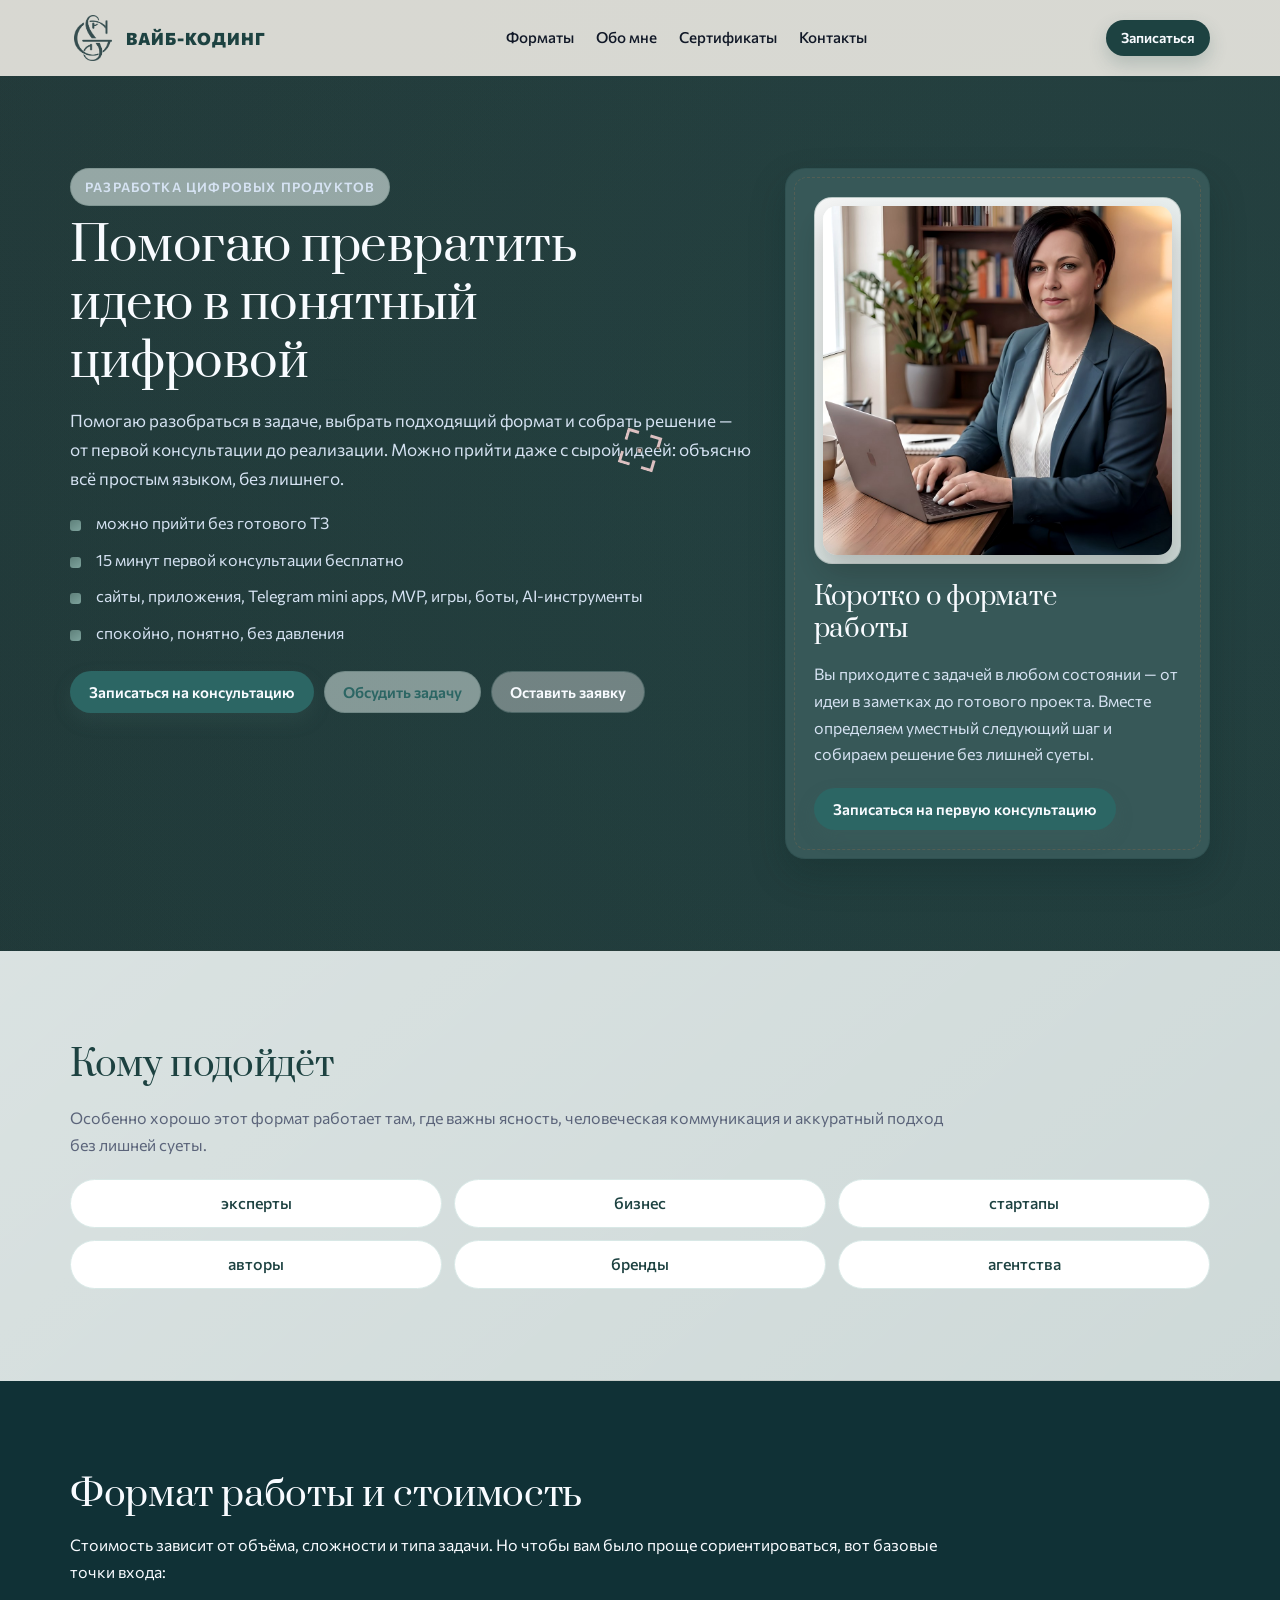
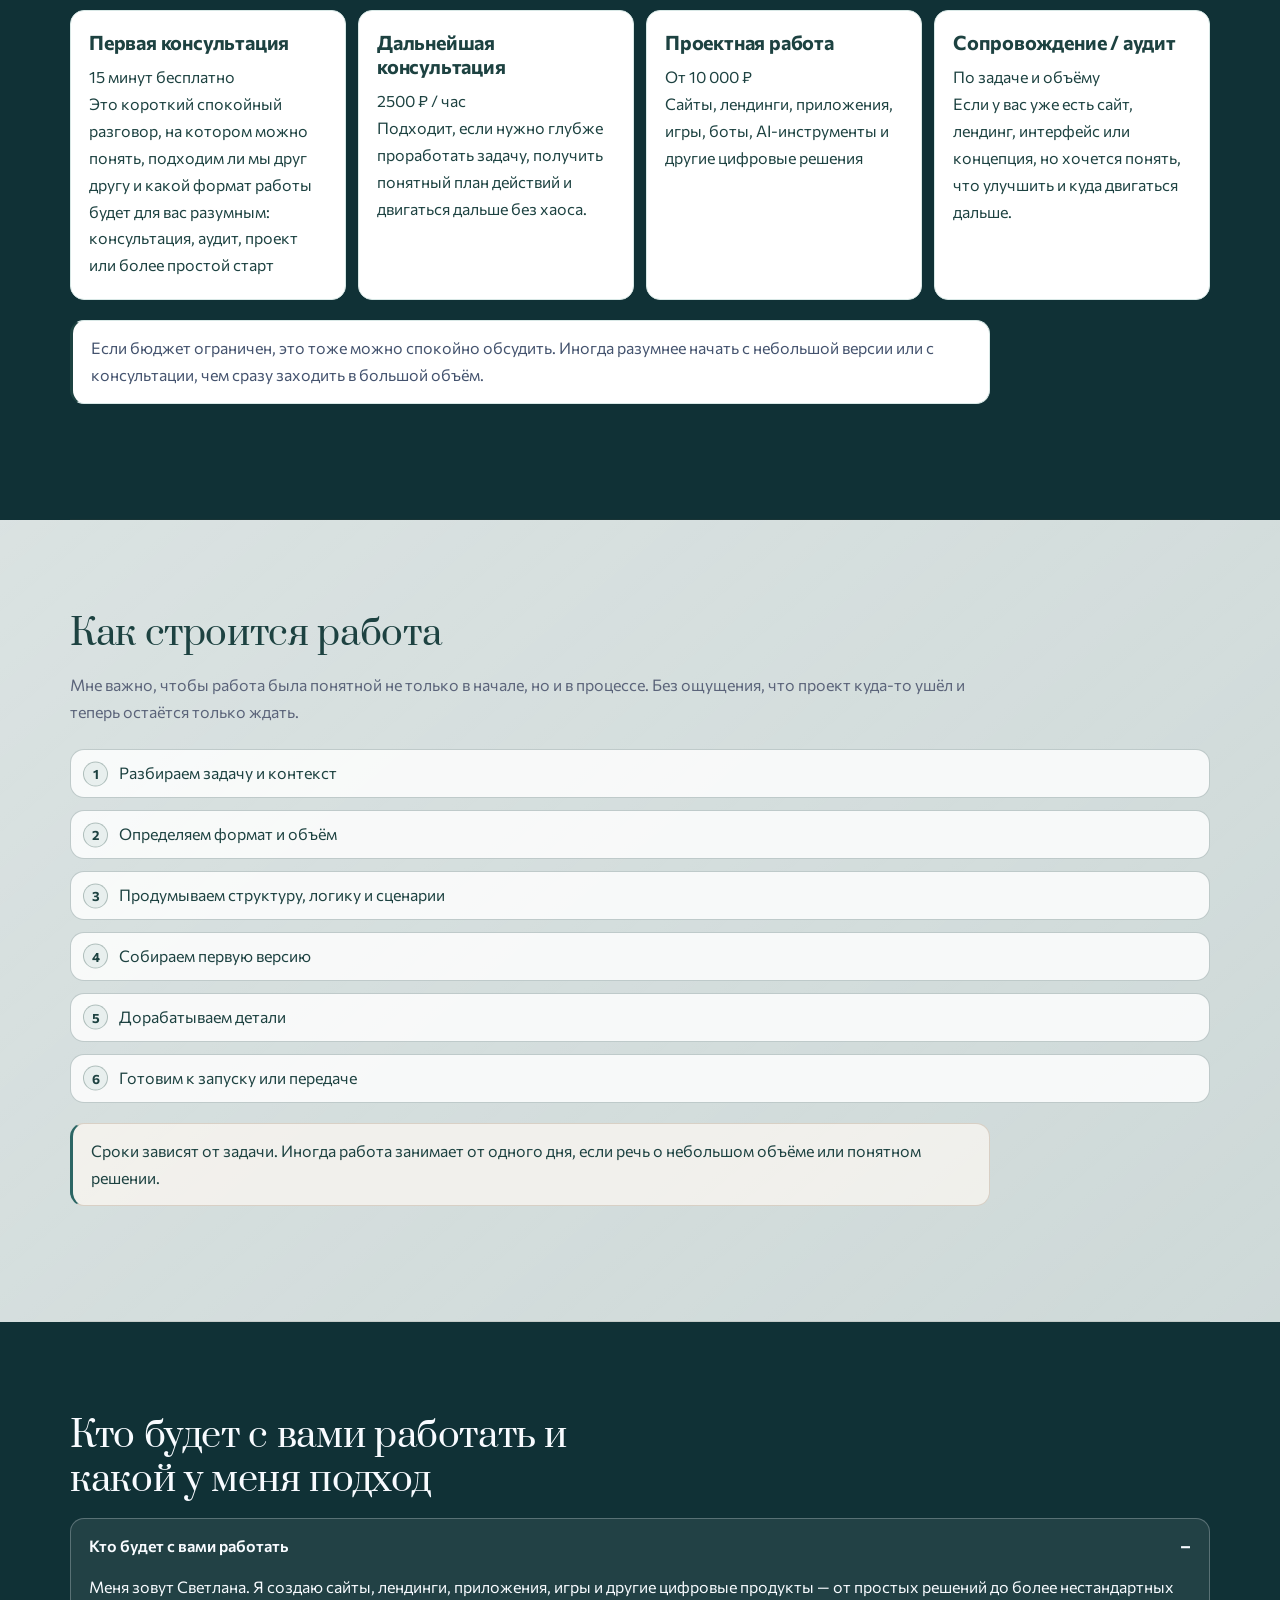
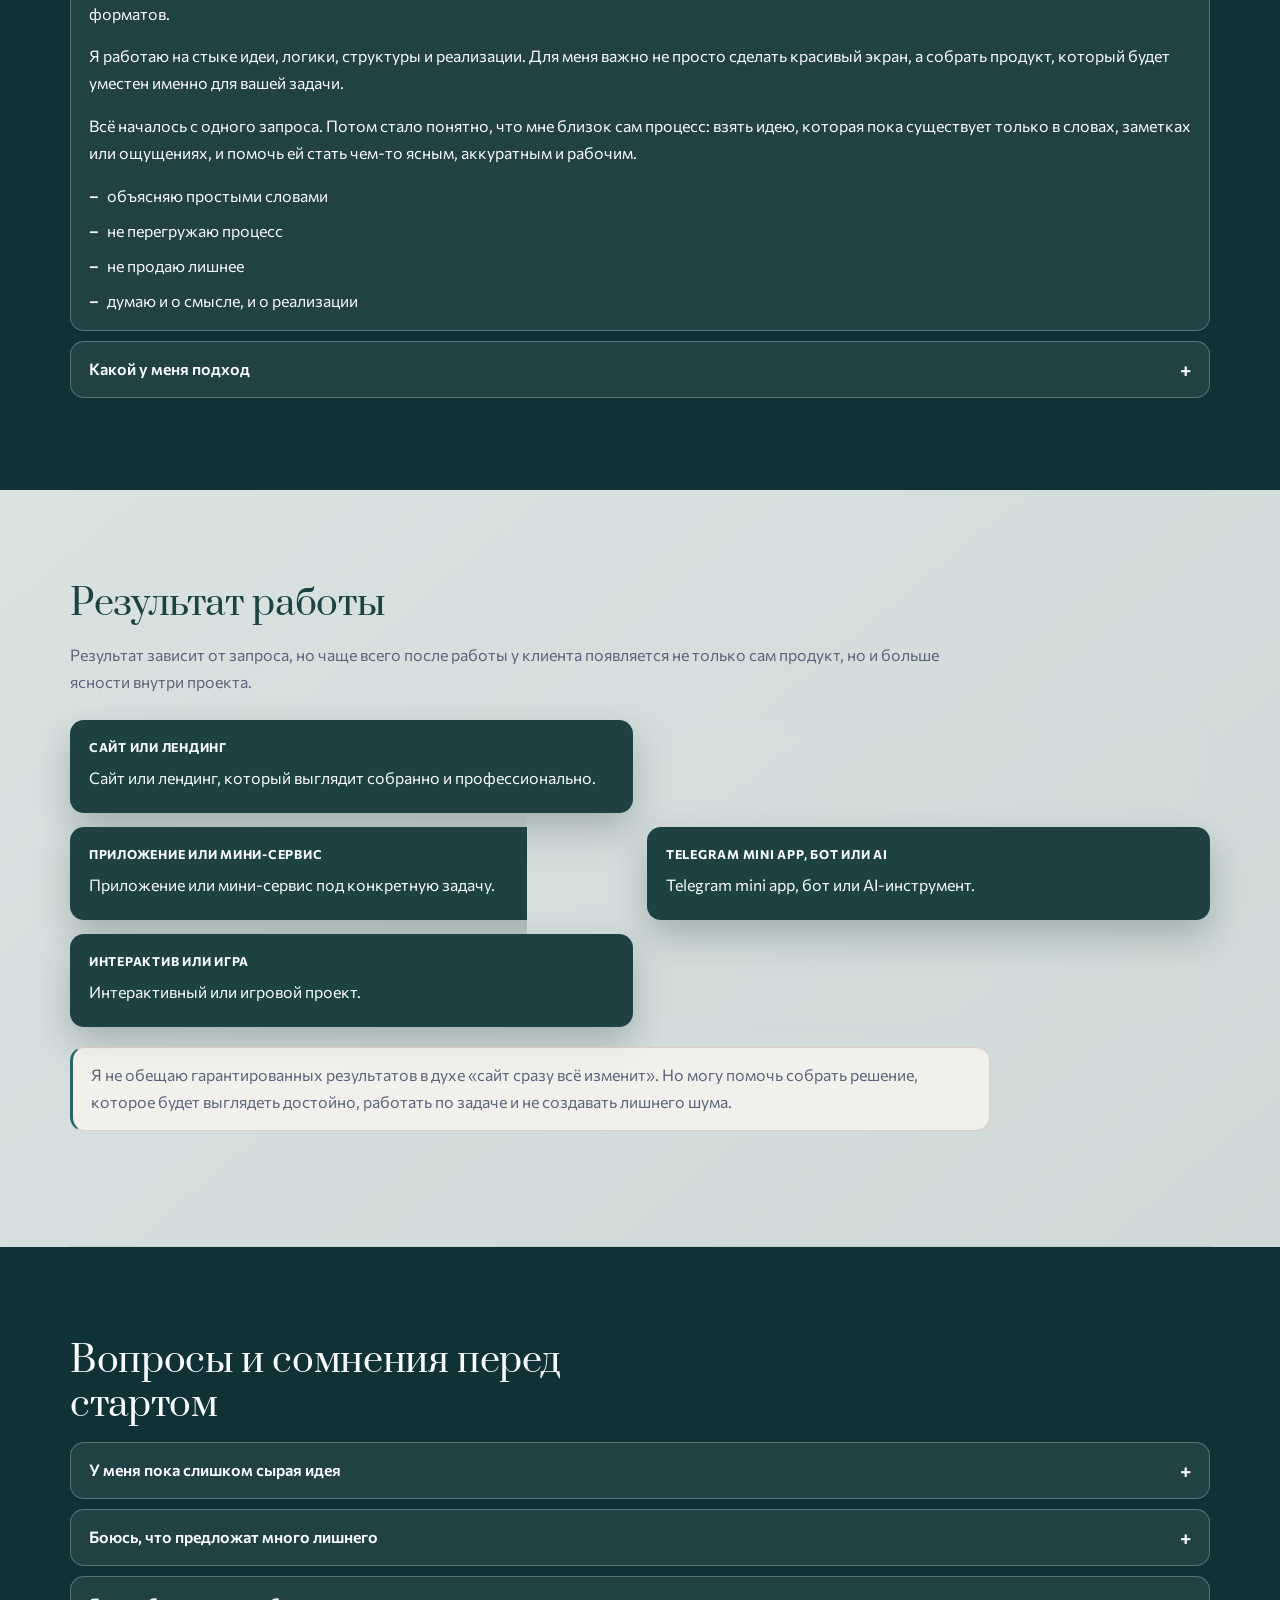
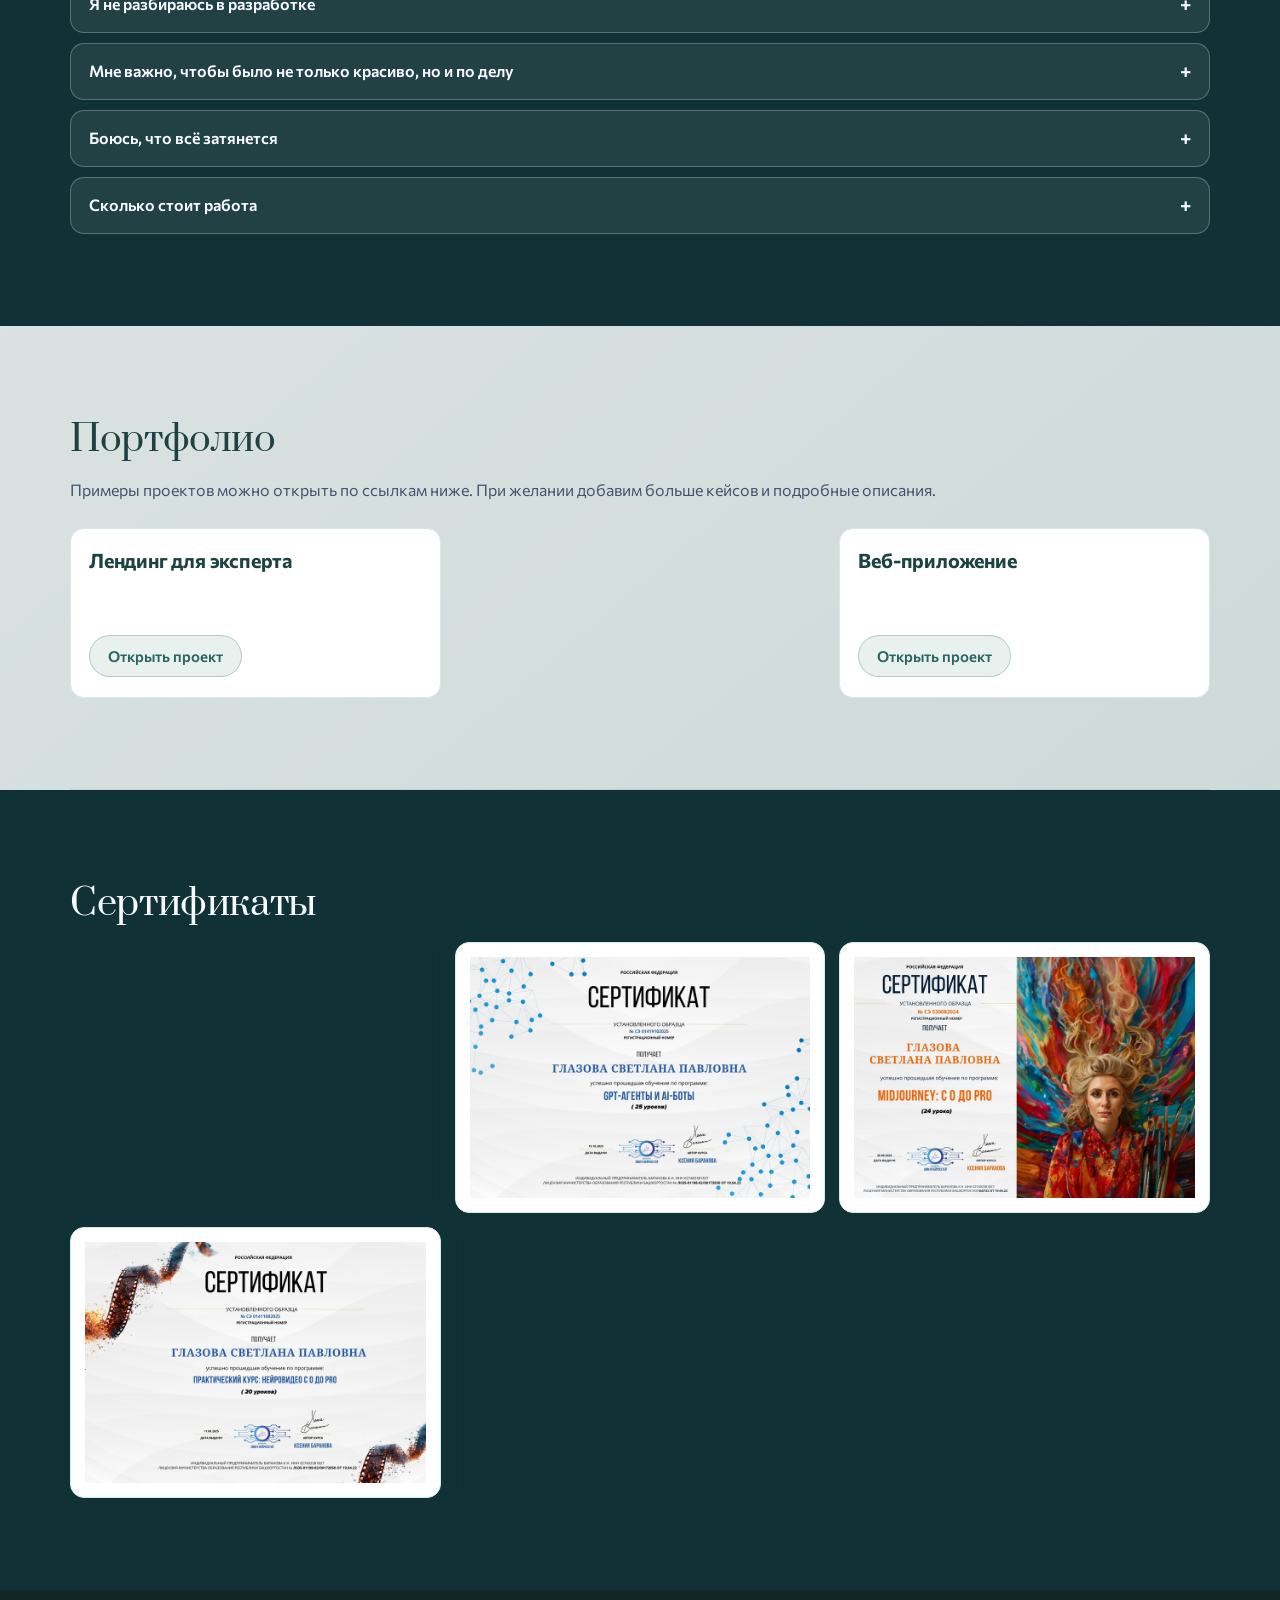
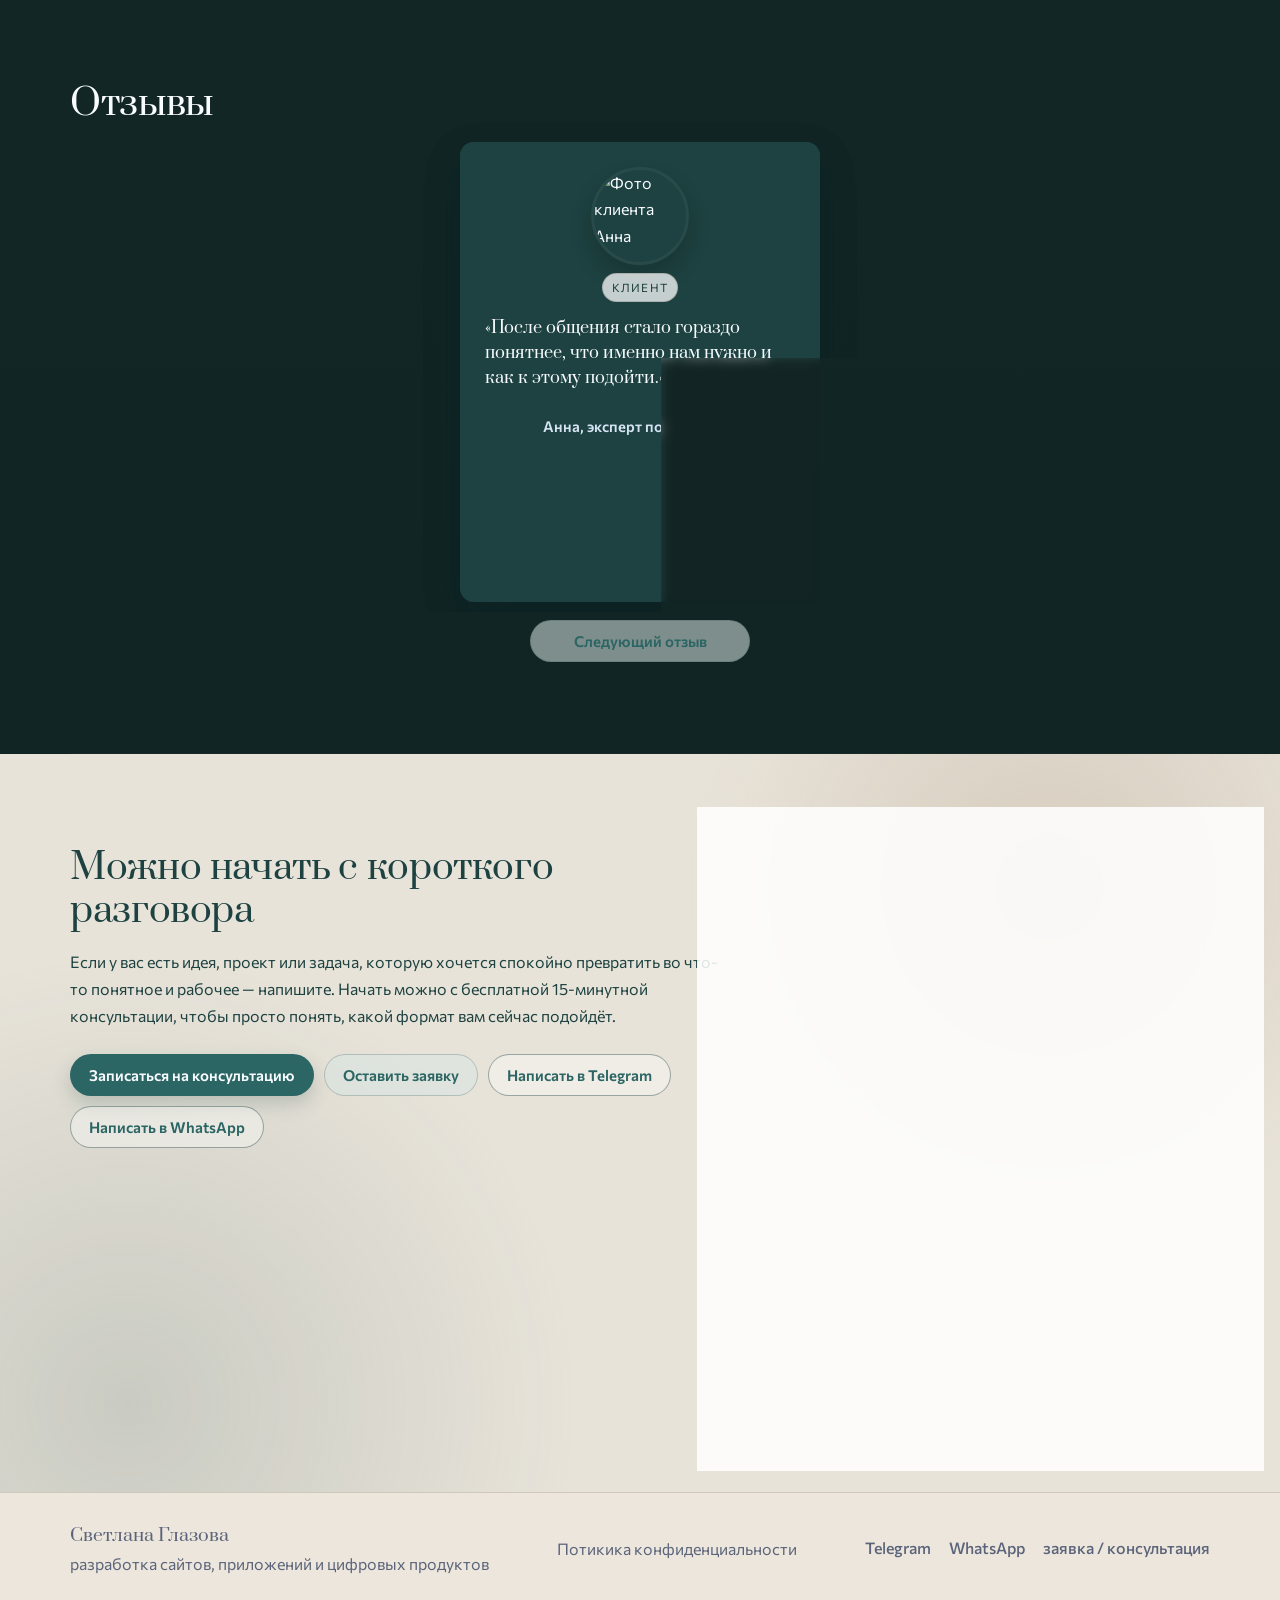
==== commit a53fc3d3: "Изменено содержание некоторых блоков, добавлена недостающая анимация" ====
--- a/index.html
+++ b/index.html
@@ -58,7 +58,7 @@
           </figure>
           <h2>Коротко о формате работы</h2>
           <p>Вы приходите с задачей в любом состоянии — от идеи в заметках до готового проекта. Вместе определяем уместный следующий шаг и собираем решение без лишней суеты.</p>
-          <a class="btn btn-primary" href="#consultation">Записаться на первую консультацию</a>
+          <a class="btn btn-primary" href="#formats">Записаться на первую консультацию</a>
         </aside>
       </div>
     </section>
@@ -66,6 +66,7 @@
     <section class="section section-muted compact-pills-section" id="audience">
       <div class="container">
         <h2>Кому подойдёт</h2>
+        <p class="section-text audience-subtitle">Особенно хорошо этот формат работает там, где важны ясность, человеческая коммуникация и аккуратный подход без лишней суеты.</p>
         <ul class="pill-list">
           <li>эксперты</li>
           <li>бизнес</li>
@@ -77,7 +78,7 @@
       </div>
     </section>
 
-    <section class="section section-muted" id="formats">
+    <section class="section section-dark" id="formats">
       <div class="container">
         <h2>Формат работы и стоимость</h2>
         <p class="section-text">Стоимость зависит от объёма, сложности и типа задачи. Но чтобы вам было проще сориентироваться, вот базовые точки входа:</p>
@@ -85,10 +86,12 @@
           <article class="card">
             <h3>Первая консультация</h3>
             <p>15 минут бесплатно</p>
+            <p>Это короткий спокойный разговор, на котором можно понять, подходим ли мы друг другу и какой формат работы будет для вас разумным: консультация, аудит, проект или более простой старт</p>
           </article>
           <article class="card">
             <h3>Дальнейшая консультация</h3>
             <p>2500 ₽ / час</p>
+            <p>Подходит, если нужно глубже проработать задачу, получить понятный план действий и двигаться дальше без хаоса.</p>
           </article>
           <article class="card">
             <h3>Проектная работа</h3>
@@ -98,6 +101,7 @@
           <article class="card">
             <h3>Сопровождение / аудит</h3>
             <p>По задаче и объёму</p>
+            <p>Если у вас уже есть сайт, лендинг, интерфейс или концепция, но хочется понять, что улучшить и куда двигаться дальше.</p>
           </article>
         </div>
         <p class="section-note">Если бюджет ограничен, это тоже можно спокойно обсудить. Иногда разумнее начать с небольшой версии или с консультации, чем сразу заходить в большой объём.</p>
@@ -106,14 +110,17 @@
 
     <section class="section section-muted" id="process">
       <div class="container">
-        <h2>Как проходит работа</h2>
-        <ol class="steps-list">
-          <li>15 минут бесплатно</li>
-          <li>разбор</li>
-          <li>структура</li>
-          <li>реализация</li>
-          <li>запуск</li>
+        <h2>Как строится работа</h2>
+        <p class="section-text">Мне важно, чтобы работа была понятной не только в начале, но и в процессе. Без ощущения, что проект куда-то ушёл и теперь остаётся только ждать.</p>
+        <ol class="timeline">
+          <li>Разбираем задачу и контекст</li>
+          <li>Определяем формат и объём</li>
+          <li>Продумываем структуру, логику и сценарии</li>
+          <li>Собираем первую версию</li>
+          <li>Дорабатываем детали</li>
+          <li>Готовим к запуску или передаче</li>
         </ol>
+        <p class="section-note">Сроки зависят от задачи. Иногда работа занимает от одного дня, если речь о небольшом объёме или понятном решении.</p>
       </div>
     </section>
 
@@ -124,8 +131,15 @@
           <details class="accordion-item" open>
             <summary>Кто будет с вами работать</summary>
             <div class="accordion-content">
-              <p>Меня зовут Светлана. Создаю сайты, лендинги, приложения, игры и другие цифровые продукты — от простых решений до нестандартных форматов.</p>
-              <p>Работаю на стыке идеи, логики, структуры и реализации. Важно не просто сделать красивый экран, а собрать уместное решение под вашу задачу.</p>
+              <p>Меня зовут Светлана. Я создаю сайты, лендинги, приложения, игры и другие цифровые продукты — от простых решений до более нестандартных форматов.</p>
+              <p>Я работаю на стыке идеи, логики, структуры и реализации. Для меня важно не просто сделать красивый экран, а собрать продукт, который будет уместен именно для вашей задачи.</p>
+              <p>Всё началось с одного запроса. Потом стало понятно, что мне близок сам процесс: взять идею, которая пока существует только в словах, заметках или ощущениях, и помочь ей стать чем-то ясным, аккуратным и рабочим.</p>
+              <ul class="dash-list">
+                <li>объясняю простыми словами</li>
+                <li>не перегружаю процесс</li>
+                <li>не продаю лишнее</li>
+                <li>думаю и о смысле, и о реализации</li>
+              </ul>
             </div>
           </details>
           <details class="accordion-item">
@@ -143,17 +157,37 @@
       </div>
     </section>
 
-    <section class="section section-muted compact-pills-section" id="results">
+    <section class="section section-muted" id="results">
       <div class="container">
         <h2>Результат работы</h2>
-        <ul class="pill-list">
-          <li>сайт</li>
-          <li>MVP</li>
-          <li>приложение</li>
-          <li>бот</li>
-          <li>игра</li>
-          <li>ясность</li>
-        </ul>
+        <p class="section-text">Результат зависит от запроса, но чаще всего после работы у клиента появляется не только сам продукт, но и больше ясности внутри проекта.</p>
+        <div class="card-grid grid-2 results-field-grid">
+          <article class="card result-field-card">
+            <h3 class="result-field-title">Сайт или лендинг</h3>
+            <p>Сайт или лендинг, который выглядит собранно и профессионально.</p>
+          </article>
+          <article class="card result-field-card">
+            <h3 class="result-field-title">Первая версия продукта</h3>
+            <p>Первая версия продукта, которую уже можно показывать людям.</p>
+          </article>
+          <article class="card result-field-card">
+            <h3 class="result-field-title">Приложение или мини-сервис</h3>
+            <p>Приложение или мини-сервис под конкретную задачу.</p>
+          </article>
+          <article class="card result-field-card">
+            <h3 class="result-field-title">Telegram mini app, бот или AI</h3>
+            <p>Telegram mini app, бот или AI-инструмент.</p>
+          </article>
+          <article class="card result-field-card">
+            <h3 class="result-field-title">Интерактив или игра</h3>
+            <p>Интерактивный или игровой проект.</p>
+          </article>
+          <article class="card result-field-card">
+            <h3 class="result-field-title">Структура и следующий шаг</h3>
+            <p>Более понятная структура, логика и следующий шаг.</p>
+          </article>
+        </div>
+        <p class="section-note">Я не обещаю гарантированных результатов в духе «сайт сразу всё изменит». Но могу помочь собрать решение, которое будет выглядеть достойно, работать по задаче и не создавать лишнего шума.</p>
       </div>
     </section>
 
@@ -174,18 +208,43 @@
             <div class="accordion-content"><p>И не нужно. Объясняю простым языком и веду процесс прозрачно на каждом шаге.</p></div>
           </details>
           <details class="accordion-item">
+            <summary>Мне важно, чтобы было не только красиво, но и по делу</summary>
+            <div class="accordion-content"><p>Поэтому я начинаю не с внешнего слоя, а с задачи, структуры и логики.</p></div>
+          </details>
+          <details class="accordion-item">
+            <summary>Боюсь, что всё затянется</summary>
+            <div class="accordion-content"><p>Сроки зависят от задачи, но на старте мы сразу определяем реалистичный формат работы. Небольшие проекты иногда можно сделать от 1 дня.</p></div>
+          </details>
+          <details class="accordion-item">
             <summary>Сколько стоит работа</summary>
             <div class="accordion-content"><p>Первая консультация — 15 минут бесплатно. Дальше: консультация 2500 ₽/час, проектная работа — от 10 000 ₽.</p></div>
           </details>
-          <details class="accordion-item">
-            <summary>Сколько времени это занимает</summary>
-            <div class="accordion-content"><p>Зависит от объёма задачи. Небольшие проекты иногда запускаются от 1 дня.</p></div>
-          </details>
         </div>
       </div>
     </section>
 
-    <section class="section section-muted" id="certificates">
+    <section class="section section-muted" id="portfolio">
+      <div class="container">
+        <h2>Портфолио</h2>
+        <p class="section-text">Примеры проектов можно открыть по ссылкам ниже. При желании добавим больше кейсов и подробные описания.</p>
+        <div class="card-grid grid-3 portfolio-grid">
+          <article class="card portfolio-card">
+            <h3>Лендинг для эксперта</h3>
+            <a class="btn btn-secondary portfolio-link" href="#" target="_blank" rel="noopener noreferrer">Открыть проект</a>
+          </article>
+          <article class="card portfolio-card">
+            <h3>Telegram mini app</h3>
+            <a class="btn btn-secondary portfolio-link" href="#" target="_blank" rel="noopener noreferrer">Открыть проект</a>
+          </article>
+          <article class="card portfolio-card">
+            <h3>Веб-приложение</h3>
+            <a class="btn btn-secondary portfolio-link" href="#" target="_blank" rel="noopener noreferrer">Открыть проект</a>
+          </article>
+        </div>
+      </div>
+    </section>
+
+    <section class="section section-dark" id="certificates">
       <div class="container">
         <h2>Сертификаты</h2>
         <div class="card-grid grid-3 cert-grid">
@@ -207,6 +266,41 @@
               <p>Ожидается</p>
             </div>
           </article>
+        </div>
+      </div>
+    </section>
+
+    <section class="section" id="reviews">
+      <div class="container">
+        <h2>Отзывы</h2>
+        <div class="review-stack-wrap">
+          <div class="review-stack" id="review-stack">
+            <article class="card quote-card review-card cursor-target" data-review-id="0">
+              <div class="review-head">
+                <img src="https://images.unsplash.com/photo-1494790108377-be9c29b29330?auto=format&fit=crop&w=300&q=80" alt="Фото клиента Анна" class="review-avatar">
+                <span class="review-head-label">клиент</span>
+              </div>
+              <blockquote>«После общения стало гораздо понятнее, что именно нам нужно и как к этому подойти.»</blockquote>
+              <p class="review-author">Анна, эксперт по обучению</p>
+            </article>
+            <article class="card quote-card review-card cursor-target" data-review-id="1">
+              <div class="review-head">
+                <img src="https://images.unsplash.com/photo-1500648767791-00dcc994a43e?auto=format&fit=crop&w=300&q=80" alt="Фото клиента Михаил" class="review-avatar">
+                <span class="review-head-label">клиент</span>
+              </div>
+              <blockquote>«Понравилось, что всё объяснялось спокойно, без перегруза и без ощущения, что мне что-то навязывают.»</blockquote>
+              <p class="review-author">Михаил, владелец локального бренда</p>
+            </article>
+            <article class="card quote-card review-card cursor-target" data-review-id="2">
+              <div class="review-head">
+                <img src="https://images.unsplash.com/photo-1544005313-94ddf0286df2?auto=format&fit=crop&w=300&q=80" alt="Фото клиента Ирина" class="review-avatar">
+                <span class="review-head-label">клиент</span>
+              </div>
+              <blockquote>«Получился аккуратный и понятный результат, очень в тему для нашей задачи.»</blockquote>
+              <p class="review-author">Ирина, автор онлайн-курса</p>
+            </article>
+          </div>
+          <button class="btn btn-secondary cursor-target review-next-btn" id="review-next-btn" type="button" data-i18n-ru="Следующий отзыв" data-i18n-en="Next review">Следующий отзыв</button>
         </div>
       </div>
     </section>
@@ -362,12 +456,16 @@
         ".section h2",
         ".section .section-text",
         ".section .card",
+        ".section .pill-list li",
+        ".section .accordion-item",
         ".section .faq-item",
         ".section .section-note",
         ".section .steps-list li",
         ".section .timeline li",
         ".section .simple-list li",
         ".section .note-card",
+        ".section .result-field-card",
+        ".section .dash-list li",
         ".site-footer .footer-inner > *"
       ];
 
--- a/styles.css
+++ b/styles.css
@@ -1249,37 +1249,84 @@
   text-transform: lowercase;
 }
 
-#results .pill-list li:nth-child(2),
-#results .pill-list li:nth-child(4),
-#results .pill-list li:nth-child(5) {
+#results .results-field-grid {
+  margin-top: 8px;
+}
+
+#results .result-field-title {
   text-transform: uppercase;
+  letter-spacing: 0.06em;
+  font-size: 0.78rem;
+  font-family: "Commissioner", "Segoe UI", sans-serif;
+  font-weight: 700;
+  margin-bottom: 10px;
+  color: var(--text-on-dark);
+}
+
+#results .result-field-card p {
+  margin-bottom: 0;
+}
+
+.audience-subtitle {
+  margin-top: -6px;
+  margin-bottom: 20px;
+}
+
+.dash-list {
+  list-style: none;
+  margin: 12px 0 0;
+  padding: 0;
+  display: grid;
+  gap: 8px;
+}
+
+.dash-list li {
+  position: relative;
+  padding-left: 1.1em;
+  color: inherit;
+}
+
+.dash-list li::before {
+  content: "–";
+  position: absolute;
+  left: 0;
+  font-weight: 600;
 }
 
 #formats .card-grid {
   gap: 12px;
 }
 
+#formats {
+  background: #103136;
+}
+
+#formats h2,
+#formats .section-text {
+  color: #f8fbff;
+}
+
 #formats .card {
-  background: #103136;
-  color: #f8fbff;
-  border: 1px solid rgba(255, 255, 255, 0.16);
-  box-shadow: 0 14px 28px rgba(7, 35, 40, 0.2);
+  background: #ffffff;
+  color: #1d4241;
+  border: 1px solid #d8e8e6;
+  box-shadow: none;
 }
 
 #formats .card h3,
 #formats .card p {
-  color: #f8fbff !important;
+  color: #1d4241 !important;
 }
 
 #formats .card:hover,
 #formats .card:hover h3,
 #formats .card:hover p {
-  color: #f8fbff;
+  color: #1d4241;
 }
 
 #formats .card:hover {
   transform: translateY(-2px);
-  background: #134049;
+  background: #ffffff;
 }
 
 #formats .section-note {
@@ -1404,6 +1451,64 @@
   margin-bottom: 6px;
 }
 
+.portfolio-grid {
+  align-items: stretch;
+}
+
+.portfolio-card {
+  background: #ffffff;
+  border: 1px solid #d8e8e6;
+  box-shadow: none;
+  display: grid;
+  gap: 12px;
+  align-content: space-between;
+  min-height: 170px;
+}
+
+.portfolio-card h3 {
+  margin-bottom: 0;
+  color: #1d4241;
+}
+
+.portfolio-link {
+  justify-self: start;
+}
+
+/* Contrast safety pass for updated sections */
+#about .accordion-item,
+#concerns-faq .accordion-item {
+  border-color: rgba(248, 251, 255, 0.26);
+}
+
+#about .accordion-item summary,
+#about .accordion-content p,
+#about .accordion-content li,
+#concerns-faq .accordion-item summary,
+#concerns-faq .accordion-content p {
+  color: #f8fbff;
+}
+
+#results .result-field-card,
+#results .result-field-card p,
+#results .result-field-title {
+  color: #f8fbff;
+}
+
+#portfolio .section-text {
+  color: #44536e;
+}
+
+#portfolio .portfolio-card,
+#portfolio .portfolio-card h3 {
+  color: #1d4241;
+}
+
+#certificates .cert-card,
+#certificates .cert-card h3,
+#certificates .cert-card p {
+  color: #1d4241;
+}
+
 @media (min-width: 700px) {
   .pill-list {
     grid-template-columns: repeat(3, minmax(0, 1fr));
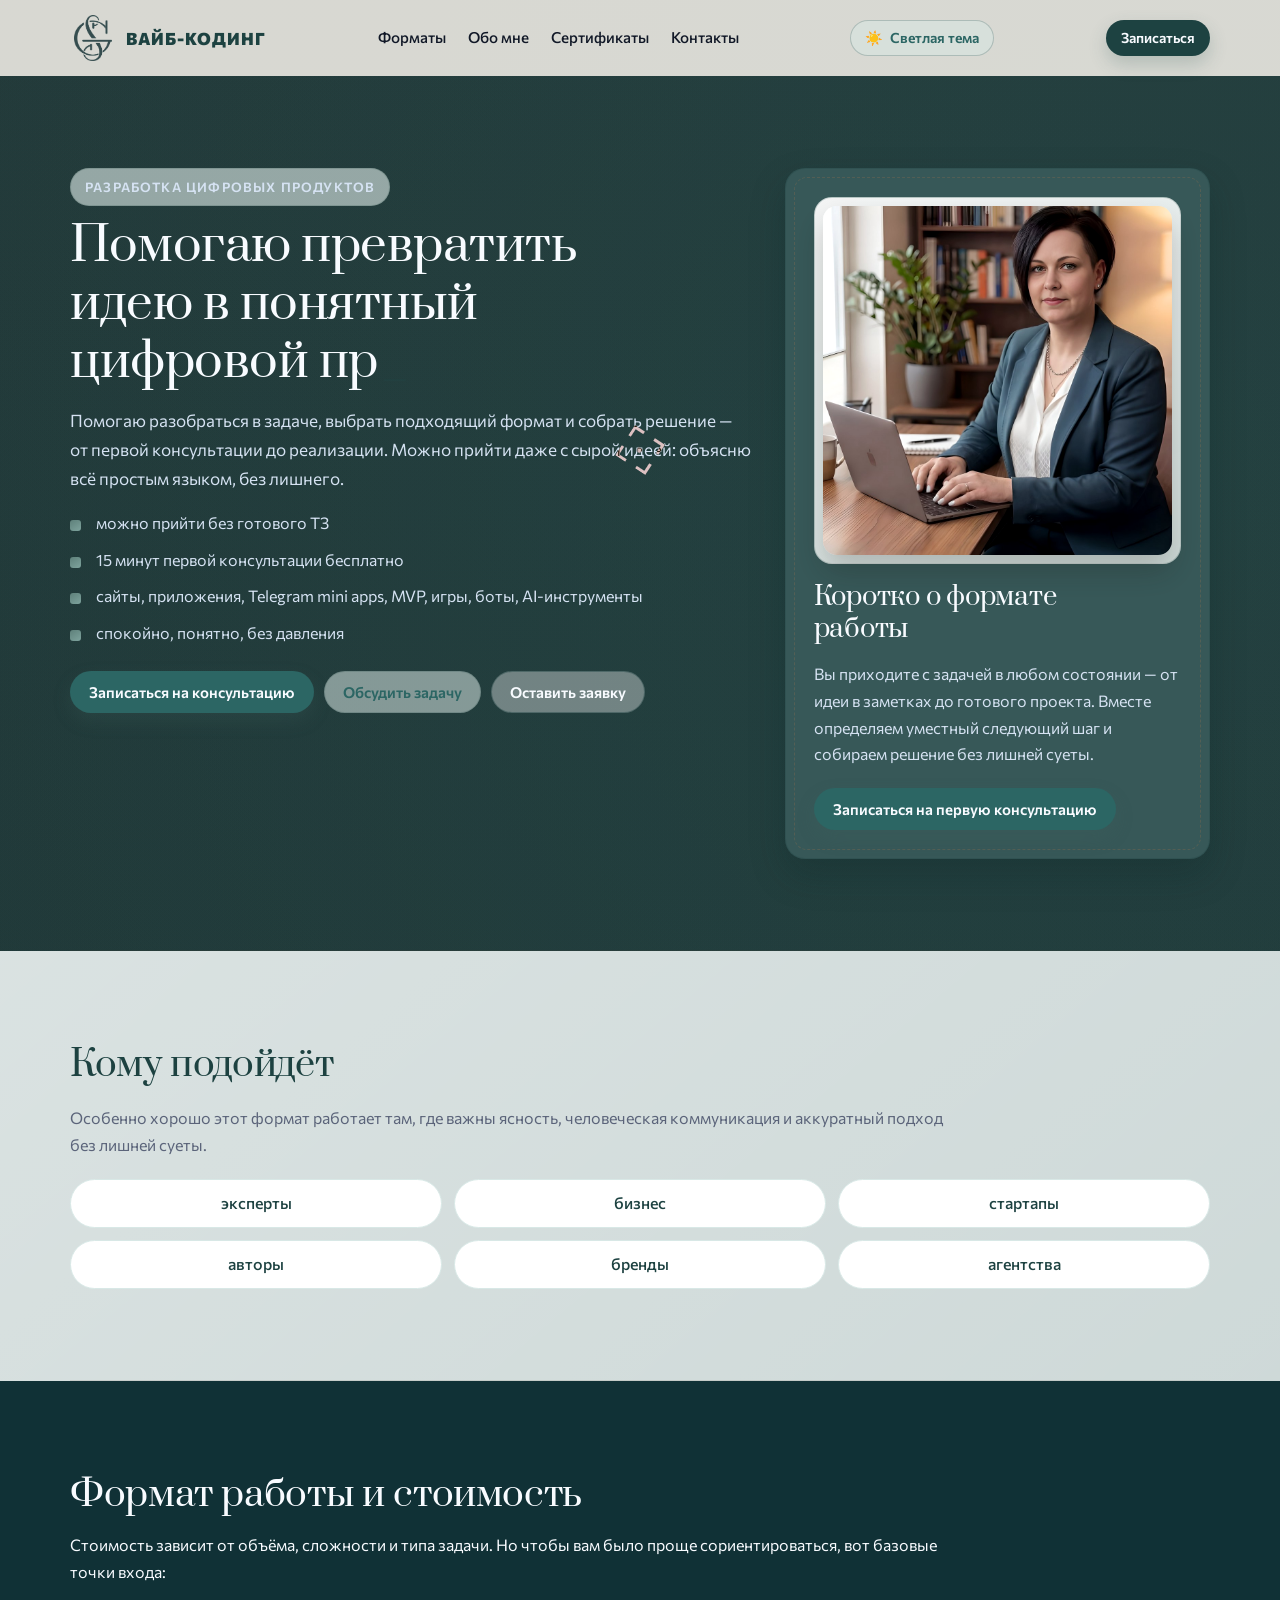
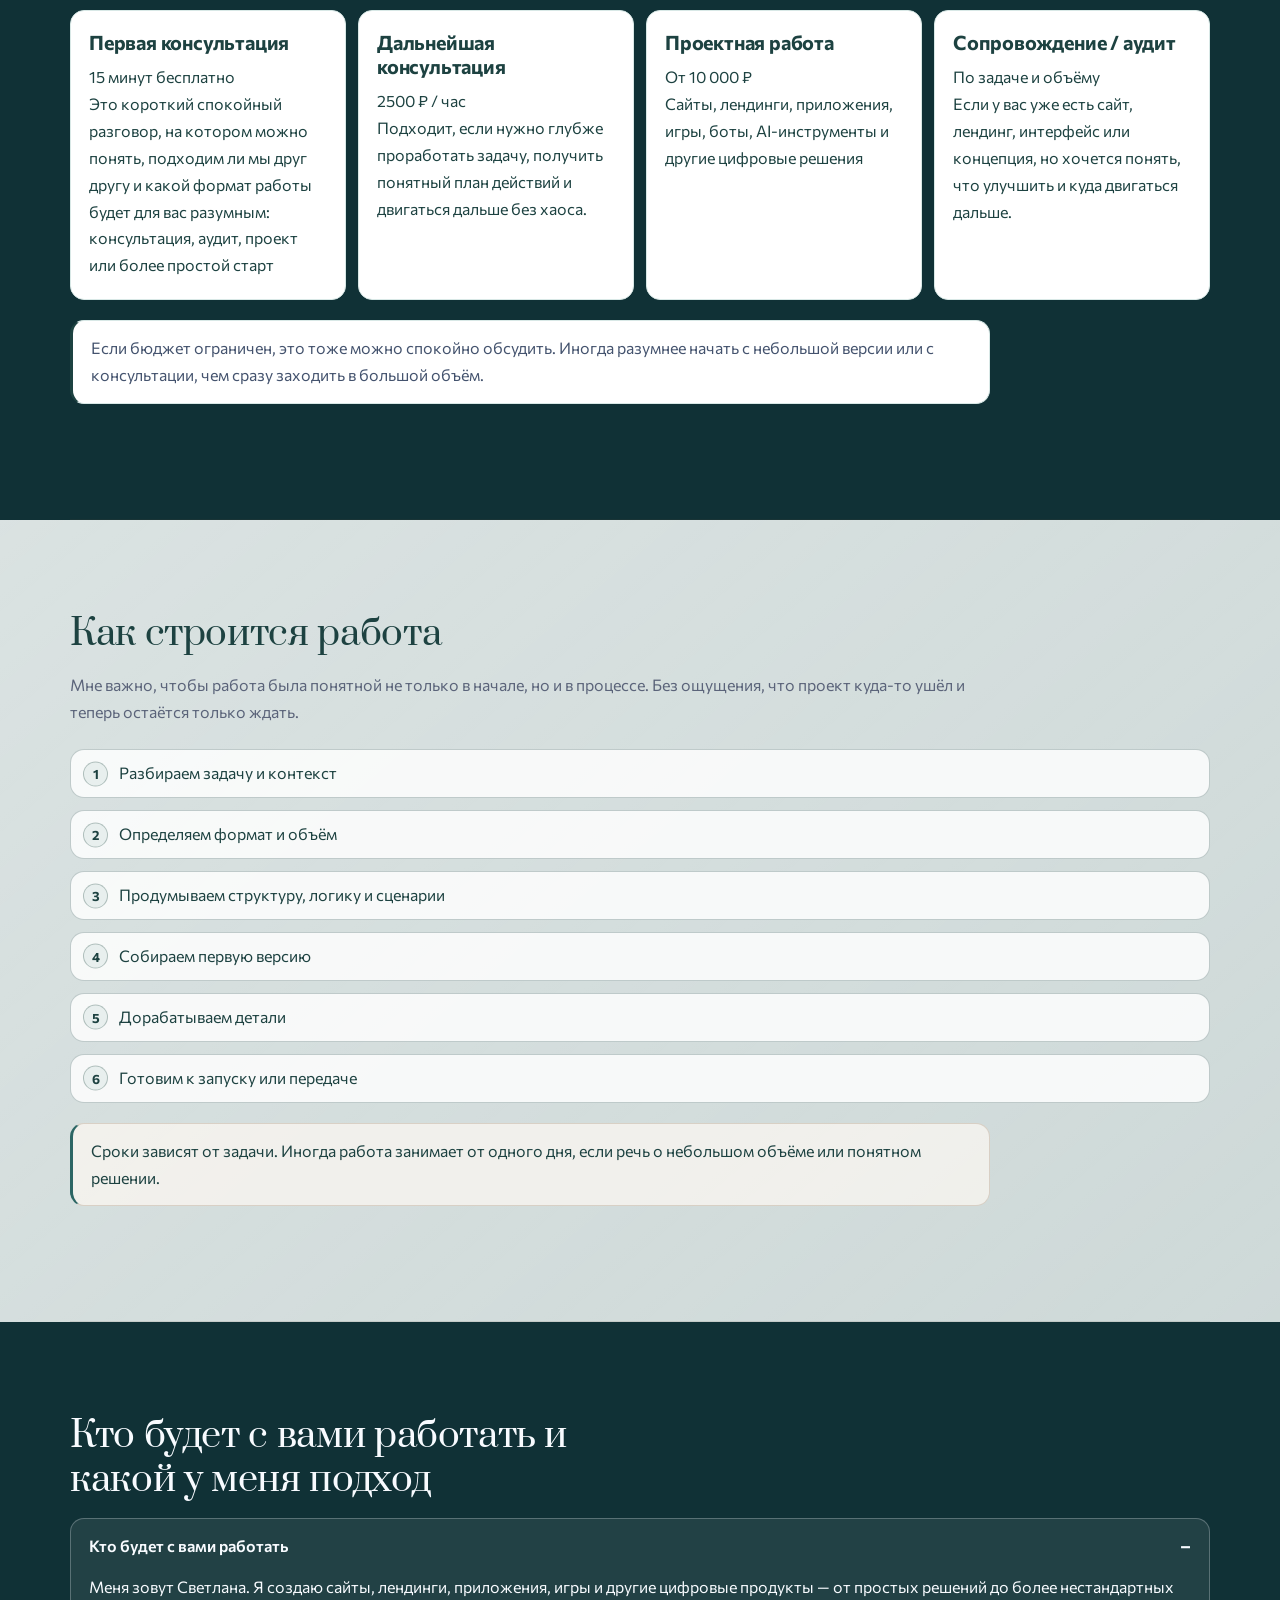
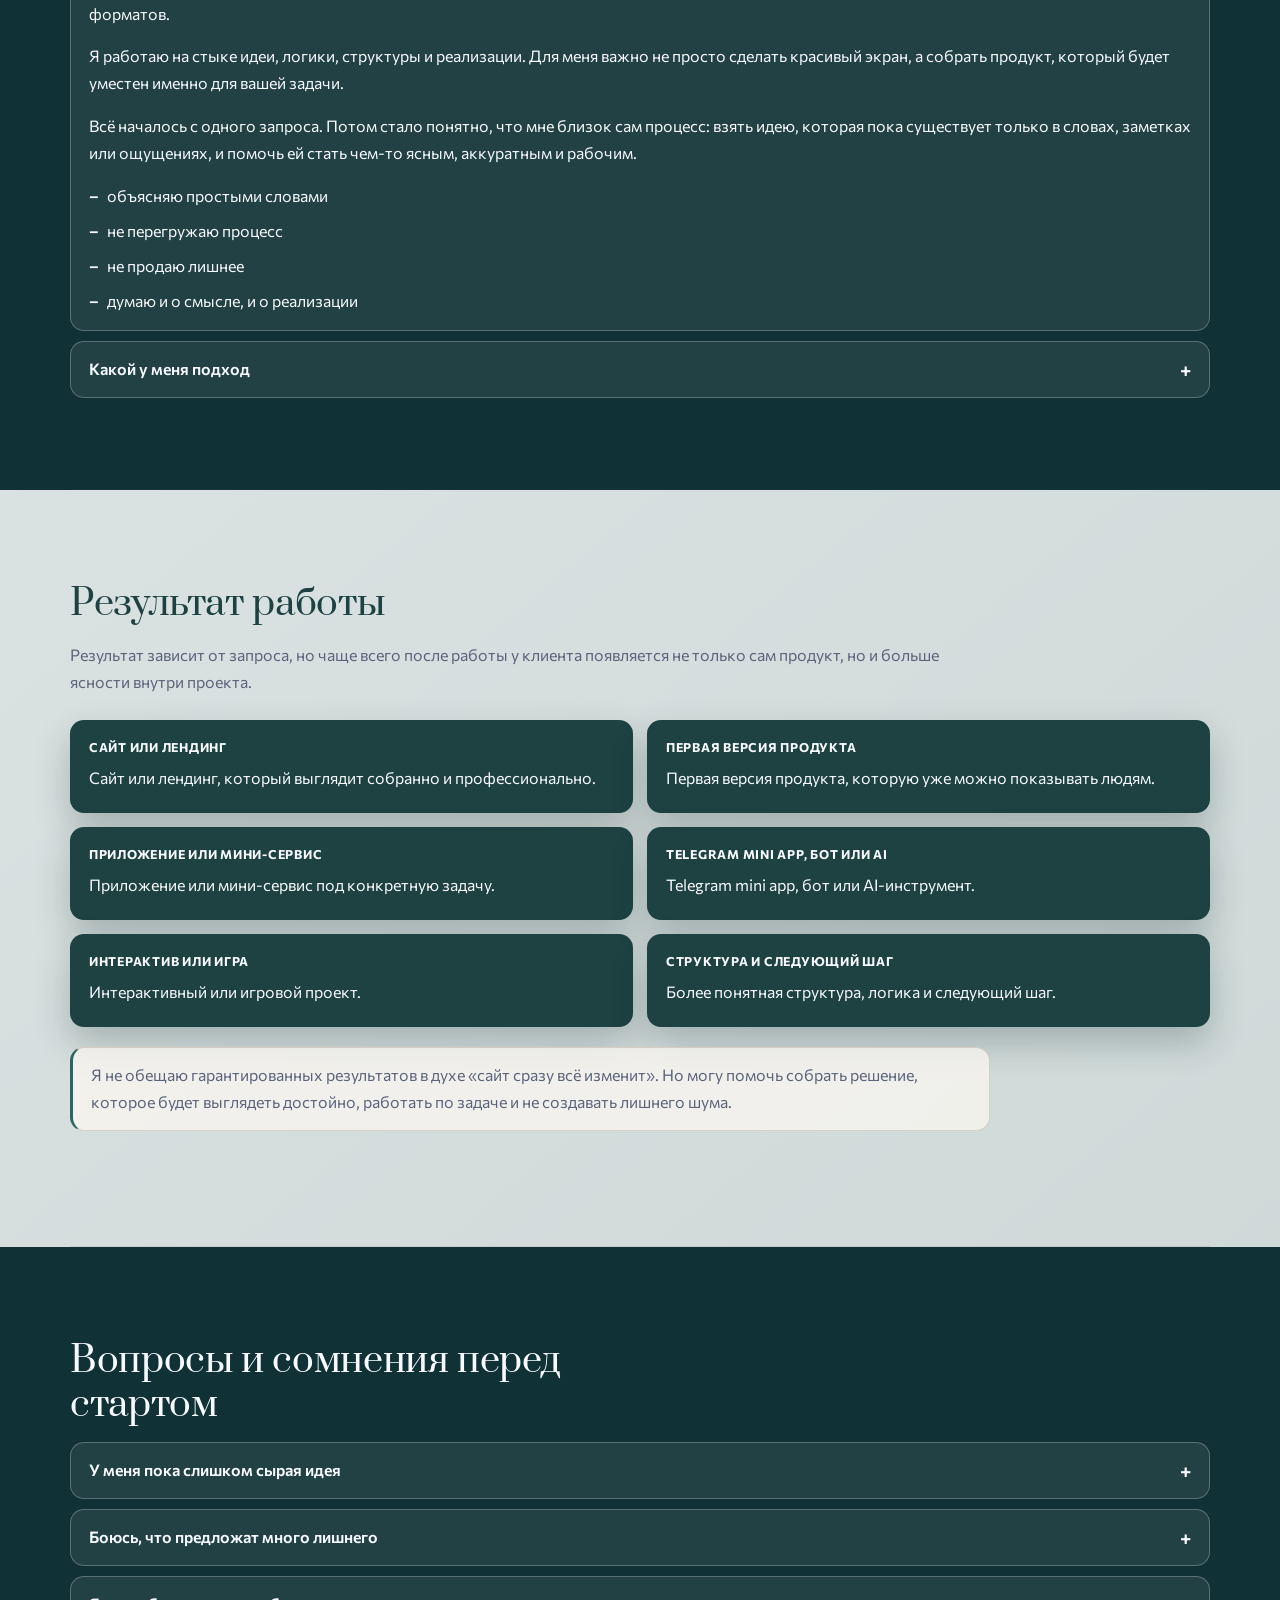
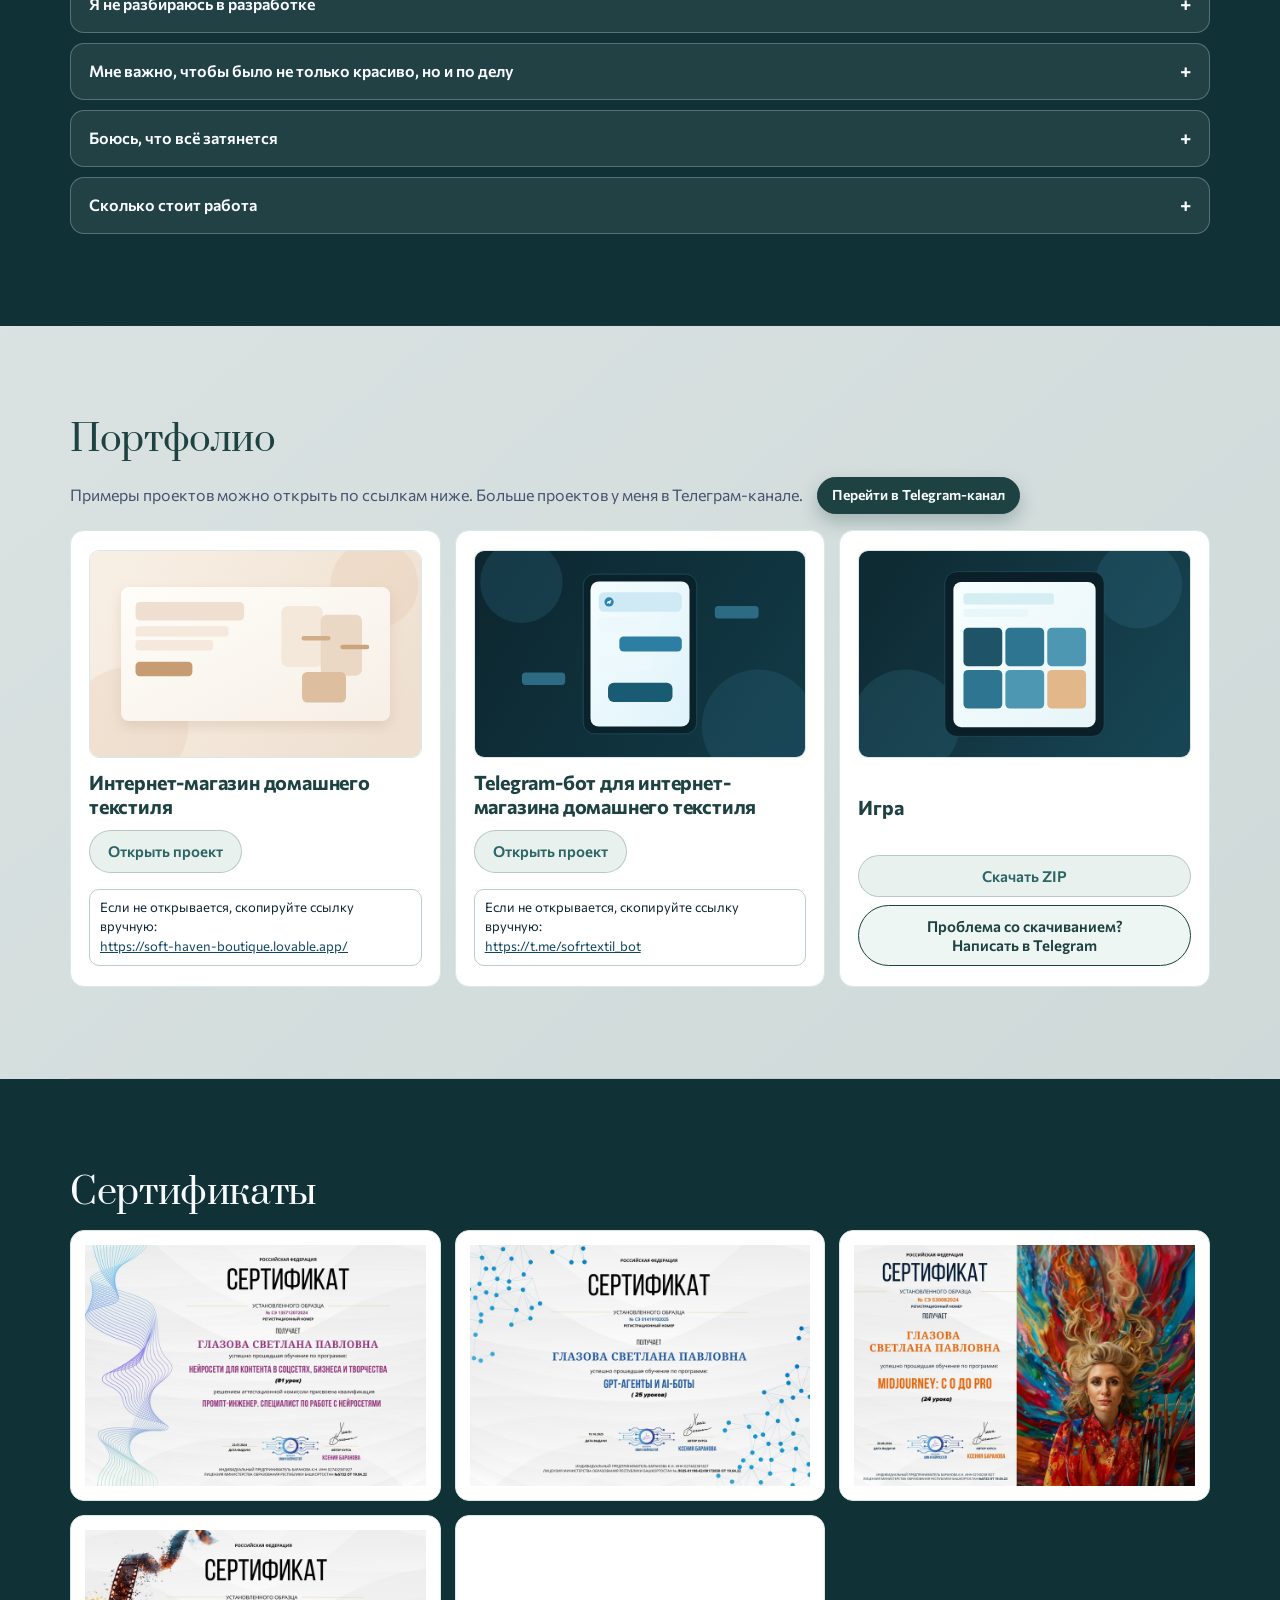
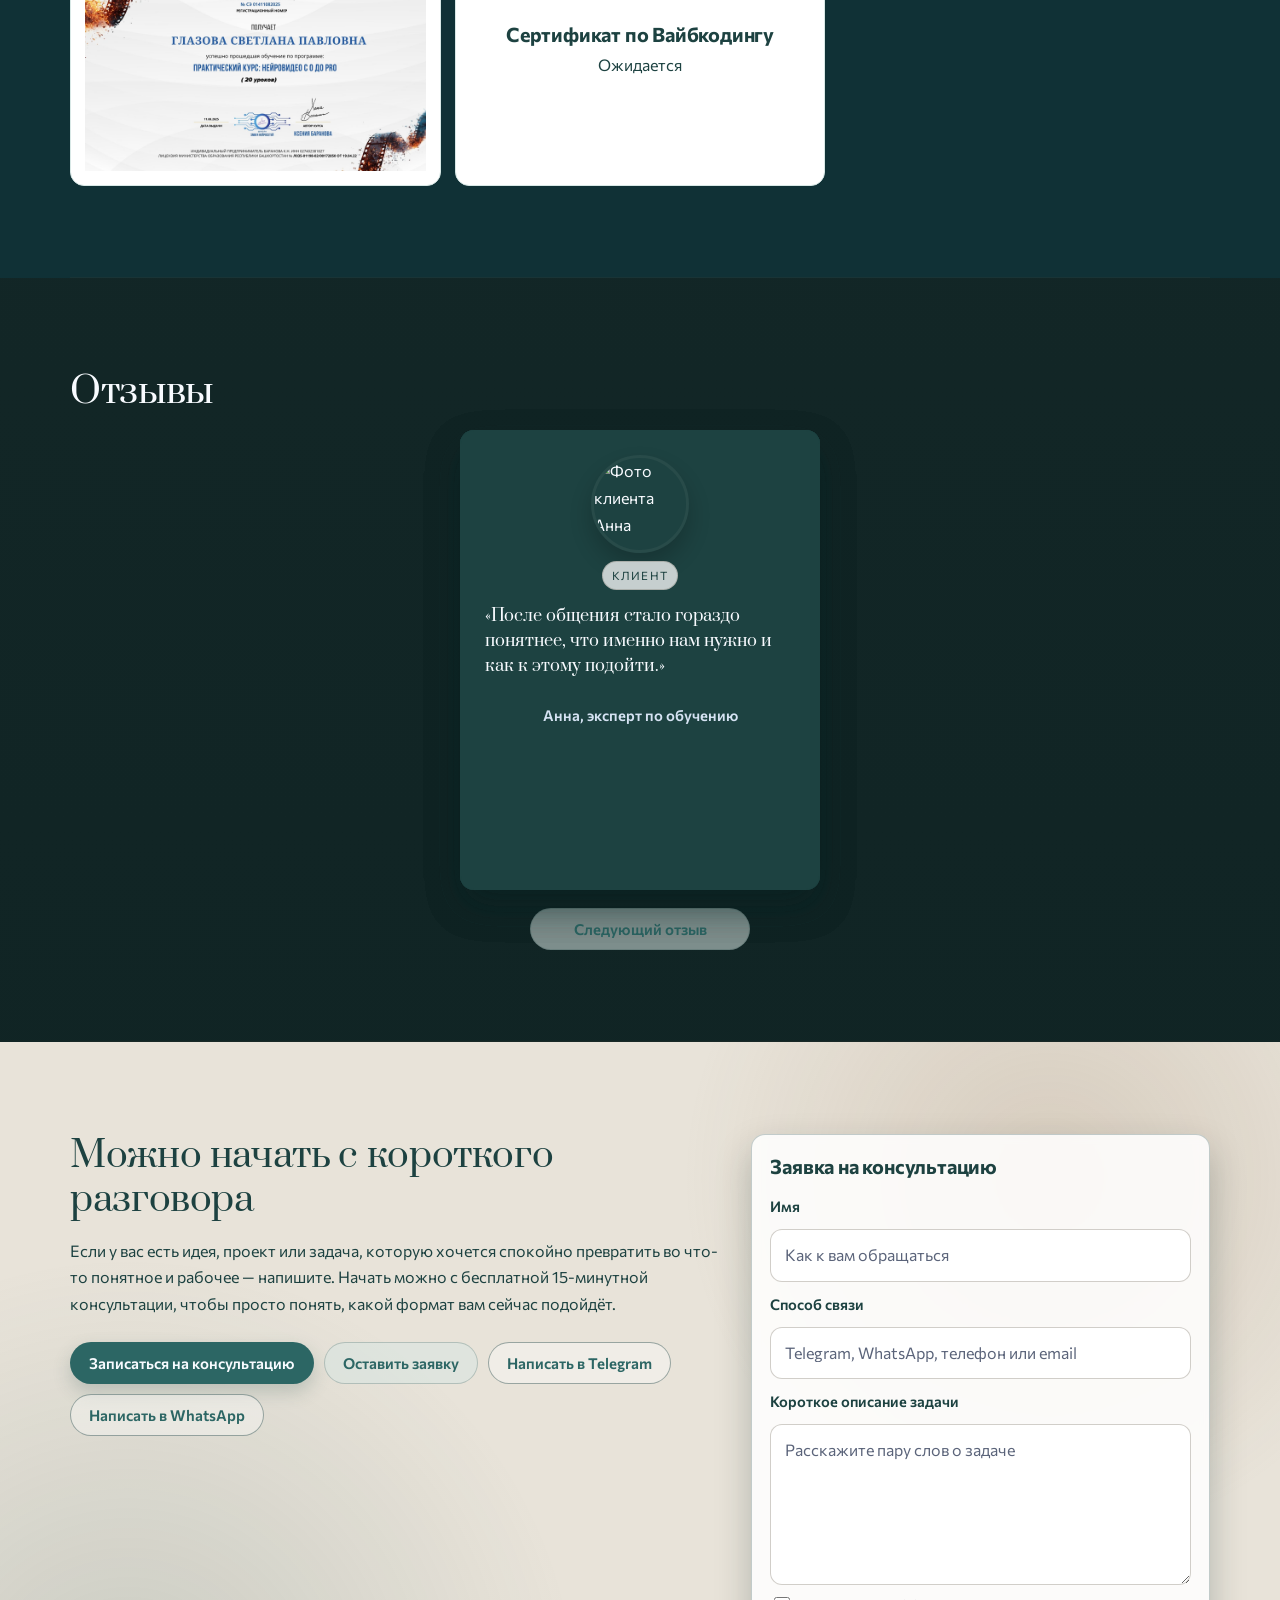
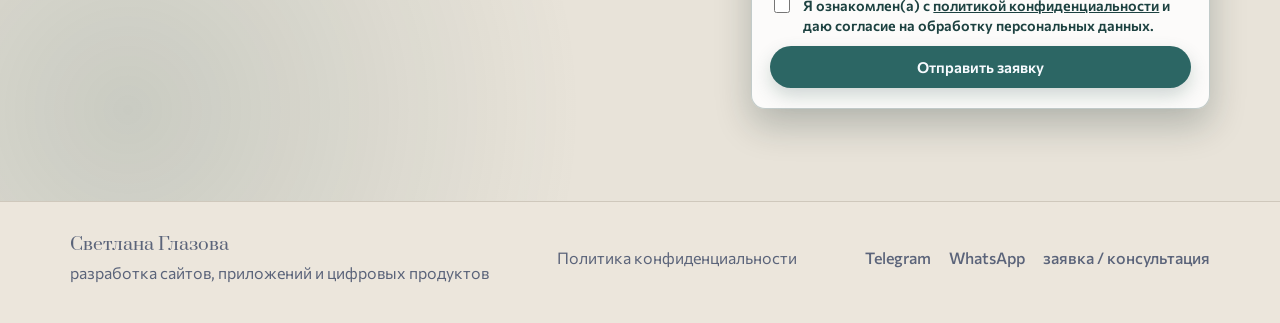
==== commit b610b0d0: "Добавлены ссылки на кнопки, исправлено раскрытие курсора, добавлены поп-ап формы, добавленытемы" ====
--- a/index.html
+++ b/index.html
@@ -23,7 +23,11 @@
         <a href="#certificates">Сертификаты</a>
         <a href="#contact" data-i18n-ru="Контакты" data-i18n-en="Contacts">Контакты</a>
       </nav>
-      <a class="btn btn-primary btn-small" href="#final-cta" data-i18n-ru="Записаться" data-i18n-en="Book now">Записаться</a>
+      <button class="btn btn-secondary btn-small theme-toggle-btn" id="theme-toggle-btn" type="button" aria-label="Переключить тему">
+        <span class="theme-toggle-icon" aria-hidden="true">☀️</span>
+        <span class="theme-toggle-label">Светлая тема</span>
+      </button>
+      <a class="btn btn-primary btn-small js-open-popup" href="#" data-form-title="Записаться" data-i18n-ru="Записаться" data-i18n-en="Book now">Записаться</a>
     </div>
   </header>
 
@@ -47,9 +51,9 @@
             <li>спокойно, понятно, без давления</li>
           </ul>
           <div class="cta-row">
-            <a class="btn btn-primary" href="#final-cta">Записаться на консультацию</a>
-            <a class="btn btn-secondary" href="#contact-form">Обсудить задачу</a>
-            <a class="btn btn-ghost" href="#contact-form">Оставить заявку</a>
+            <a class="btn btn-primary js-open-popup" href="#" data-form-title="Записаться на консультацию">Записаться на консультацию</a>
+            <a class="btn btn-secondary js-open-popup" href="#" data-form-title="Обсудить задачу">Обсудить задачу</a>
+            <a class="btn btn-ghost js-open-popup" href="#" data-form-title="Оставить заявку">Оставить заявку</a>
           </div>
         </div>
         <aside class="hero-card">
@@ -58,7 +62,7 @@
           </figure>
           <h2>Коротко о формате работы</h2>
           <p>Вы приходите с задачей в любом состоянии — от идеи в заметках до готового проекта. Вместе определяем уместный следующий шаг и собираем решение без лишней суеты.</p>
-          <a class="btn btn-primary" href="#formats">Записаться на первую консультацию</a>
+          <a class="btn btn-primary js-open-popup" href="#" data-form-title="Записаться на первую консультацию">Записаться на первую консультацию</a>
         </aside>
       </div>
     </section>
@@ -226,19 +230,30 @@
     <section class="section section-muted" id="portfolio">
       <div class="container">
         <h2>Портфолио</h2>
-        <p class="section-text">Примеры проектов можно открыть по ссылкам ниже. При желании добавим больше кейсов и подробные описания.</p>
+        <div class="portfolio-channel-row">
+          <p class="section-text">Примеры проектов можно открыть по ссылкам ниже. Больше проектов у меня в Телеграм-канале.</p>
+          <a class="btn btn-secondary btn-small portfolio-channel-btn" href="https://t.me/MYNEYROSFERA" target="_blank" rel="noopener noreferrer">Перейти в Telegram-канал</a>
+        </div>
         <div class="card-grid grid-3 portfolio-grid">
           <article class="card portfolio-card">
-            <h3>Лендинг для эксперта</h3>
-            <a class="btn btn-secondary portfolio-link" href="#" target="_blank" rel="noopener noreferrer">Открыть проект</a>
+            <img class="portfolio-preview" src="portfolio-home-textile.svg" alt="Превью интернет-магазина домашнего текстиля">
+            <h3>Интернет-магазин домашнего текстиля</h3>
+            <a class="btn btn-secondary portfolio-link" href="https://soft-haven-boutique.lovable.app/" target="_blank" rel="noopener noreferrer">Открыть проект</a>
+            <p class="portfolio-fallback-link">Если не открывается, скопируйте ссылку вручную:<br><a href="https://soft-haven-boutique.lovable.app/" target="_blank" rel="noopener noreferrer">https://soft-haven-boutique.lovable.app/</a></p>
           </article>
           <article class="card portfolio-card">
-            <h3>Telegram mini app</h3>
-            <a class="btn btn-secondary portfolio-link" href="#" target="_blank" rel="noopener noreferrer">Открыть проект</a>
+            <img class="portfolio-preview" src="portfolio-telegram-bot.svg" alt="Превью Telegram-бота для интернет-магазина домашнего текстиля">
+            <h3>Telegram-бот для интернет-магазина домашнего текстиля</h3>
+            <a class="btn btn-secondary portfolio-link" href="https://t.me/sofrtextil_bot" target="_blank" rel="noopener noreferrer">Открыть проект</a>
+            <p class="portfolio-fallback-link">Если не открывается, скопируйте ссылку вручную:<br><a href="https://t.me/sofrtextil_bot" target="_blank" rel="noopener noreferrer">https://t.me/sofrtextil_bot</a></p>
           </article>
           <article class="card portfolio-card">
-            <h3>Веб-приложение</h3>
-            <a class="btn btn-secondary portfolio-link" href="#" target="_blank" rel="noopener noreferrer">Открыть проект</a>
+            <img class="portfolio-preview" src="portfolio-game.svg" alt="Превью игры для скачивания">
+            <h3>Игра</h3>
+            <div class="portfolio-actions">
+              <a class="btn btn-secondary portfolio-link" href="downloads/memory-salon-game.zip" download>Скачать ZIP</a>
+              <a class="btn btn-ghost portfolio-link" href="https://t.me/Sveg77" target="_blank" rel="noopener noreferrer">Проблема со скачиванием?<br>Написать в Telegram</a>
+            </div>
           </article>
         </div>
       </div>
@@ -275,7 +290,7 @@
         <h2>Отзывы</h2>
         <div class="review-stack-wrap">
           <div class="review-stack" id="review-stack">
-            <article class="card quote-card review-card cursor-target" data-review-id="0">
+            <article class="card quote-card review-card" data-review-id="0">
               <div class="review-head">
                 <img src="https://images.unsplash.com/photo-1494790108377-be9c29b29330?auto=format&fit=crop&w=300&q=80" alt="Фото клиента Анна" class="review-avatar">
                 <span class="review-head-label">клиент</span>
@@ -283,7 +298,7 @@
               <blockquote>«После общения стало гораздо понятнее, что именно нам нужно и как к этому подойти.»</blockquote>
               <p class="review-author">Анна, эксперт по обучению</p>
             </article>
-            <article class="card quote-card review-card cursor-target" data-review-id="1">
+            <article class="card quote-card review-card" data-review-id="1">
               <div class="review-head">
                 <img src="https://images.unsplash.com/photo-1500648767791-00dcc994a43e?auto=format&fit=crop&w=300&q=80" alt="Фото клиента Михаил" class="review-avatar">
                 <span class="review-head-label">клиент</span>
@@ -291,7 +306,7 @@
               <blockquote>«Понравилось, что всё объяснялось спокойно, без перегруза и без ощущения, что мне что-то навязывают.»</blockquote>
               <p class="review-author">Михаил, владелец локального бренда</p>
             </article>
-            <article class="card quote-card review-card cursor-target" data-review-id="2">
+            <article class="card quote-card review-card" data-review-id="2">
               <div class="review-head">
                 <img src="https://images.unsplash.com/photo-1544005313-94ddf0286df2?auto=format&fit=crop&w=300&q=80" alt="Фото клиента Ирина" class="review-avatar">
                 <span class="review-head-label">клиент</span>
@@ -300,7 +315,7 @@
               <p class="review-author">Ирина, автор онлайн-курса</p>
             </article>
           </div>
-          <button class="btn btn-secondary cursor-target review-next-btn" id="review-next-btn" type="button" data-i18n-ru="Следующий отзыв" data-i18n-en="Next review">Следующий отзыв</button>
+          <button class="btn btn-secondary review-next-btn" id="review-next-btn" type="button" data-i18n-ru="Следующий отзыв" data-i18n-en="Next review">Следующий отзыв</button>
         </div>
       </div>
     </section>
@@ -311,13 +326,13 @@
           <h2>Можно начать с короткого разговора</h2>
           <p class="section-text">Если у вас есть идея, проект или задача, которую хочется спокойно превратить во что-то понятное и рабочее — напишите. Начать можно с бесплатной 15-минутной консультации, чтобы просто понять, какой формат вам сейчас подойдёт.</p>
           <div class="cta-row">
-            <a class="btn btn-primary" href="#contact-form">Записаться на консультацию</a>
-            <a class="btn btn-secondary" href="#contact-form">Оставить заявку</a>
-            <a class="btn btn-ghost" href="#">Написать в Telegram</a>
-            <a class="btn btn-ghost" href="#">Написать в WhatsApp</a>
+            <a class="btn btn-primary js-open-popup" href="#" data-form-title="Записаться на консультацию">Записаться на консультацию</a>
+            <a class="btn btn-secondary js-open-popup" href="#" data-form-title="Оставить заявку">Оставить заявку</a>
+            <a class="btn btn-ghost" href="https://t.me/Sveg77" target="_blank" rel="noopener noreferrer">Написать в Telegram</a>
+            <a class="btn btn-ghost" href="https://wa.me/79605166925" target="_blank" rel="noopener noreferrer">Написать в WhatsApp</a>
           </div>
         </div>
-        <form class="contact-form card" id="contact-form" action="#" method="post">
+        <form class="contact-form card js-telegram-form" id="contact-form" action="#" method="post">
           <h3>Заявка на консультацию</h3>
           <label for="name">Имя</label>
           <input id="name" name="name" type="text" placeholder="Как к вам обращаться">
@@ -330,7 +345,7 @@
 
           <label class="consent-row" for="consent">
             <input id="consent" name="consent" type="checkbox" required>
-            <span>Согласен на обработку персональных данных</span>
+            <span>Я ознакомлен(а) с <a href="privacy-policy.html" target="_blank" rel="noopener noreferrer">политикой конфиденциальности</a> и даю согласие на обработку персональных данных.</span>
           </label>
 
           <button class="btn btn-primary" type="submit">Отправить заявку</button>
@@ -345,16 +360,76 @@
         <p class="footer-name">Светлана Глазова</p>
         <p class="footer-role">разработка сайтов, приложений и цифровых продуктов</p>
       </div>
-      <p class="footer-middle">Потикика конфиденциальности</p>
+      <p class="footer-middle"><a href="privacy-policy.html" target="_blank" rel="noopener noreferrer">Политика конфиденциальности</a></p>
       <nav class="footer-links" aria-label="Контакты и ссылки">
-        <a href="#">Telegram</a>
-        <a href="#">WhatsApp</a>
-        <a href="#contact-form" data-i18n-ru="заявка / консультация" data-i18n-en="request / consultation">заявка / консультация</a>
+        <a href="https://t.me/Sveg77" target="_blank" rel="noopener noreferrer">Telegram</a>
+        <a href="https://wa.me/79605166925" target="_blank" rel="noopener noreferrer">WhatsApp</a>
+        <a class="js-open-popup" href="#" data-form-title="Заявка / консультация" data-i18n-ru="заявка / консультация" data-i18n-en="request / consultation">заявка / консультация</a>
       </nav>
     </div>
   </footer>
 
+  <div class="popup-overlay" id="popup-overlay" hidden>
+    <div class="popup-modal card" role="dialog" aria-modal="true" aria-labelledby="popup-title">
+      <button class="popup-close" type="button" id="popup-close" aria-label="Закрыть форму">×</button>
+      <form class="contact-form js-telegram-form" id="popup-form" action="#" method="post">
+        <h3 id="popup-title">Заявка</h3>
+        <input type="hidden" name="formTitle" id="popup-form-title" value="Заявка">
+
+        <label for="popup-name">Имя</label>
+        <input id="popup-name" name="name" type="text" placeholder="Как к вам обращаться" required>
+
+        <label for="popup-contact">Способ связи</label>
+        <input id="popup-contact" name="contact" type="text" placeholder="Telegram, WhatsApp, телефон или email" required>
+
+        <label for="popup-task">Короткое описание задачи</label>
+        <textarea id="popup-task" name="task" rows="5" placeholder="Расскажите пару слов о задаче"></textarea>
+
+        <label class="consent-row" for="popup-consent">
+          <input id="popup-consent" name="consent" type="checkbox" required>
+          <span>Я ознакомлен(а) с <a href="privacy-policy.html" target="_blank" rel="noopener noreferrer">политикой конфиденциальности</a> и даю согласие на обработку персональных данных.</span>
+        </label>
+
+        <button class="btn btn-primary" type="submit">Отправить заявку</button>
+      </form>
+    </div>
+  </div>
+  <div class="toast" id="submit-toast" hidden>Открываю Telegram…</div>
+
   <script src="https://cdn.jsdelivr.net/npm/gsap@3.12.5/dist/gsap.min.js"></script>
+  <script>
+    (function () {
+      var storageKey = "landing-theme-mode";
+      var toggleBtn = document.getElementById("theme-toggle-btn");
+      if (!toggleBtn) return;
+
+      function applyTheme(mode) {
+        var iconEl = toggleBtn.querySelector(".theme-toggle-icon");
+        var labelEl = toggleBtn.querySelector(".theme-toggle-label");
+        if (mode === "light") {
+          document.documentElement.setAttribute("data-theme", "dark");
+          if (iconEl) iconEl.textContent = "🌙";
+          if (labelEl) labelEl.textContent = "Тёмная тема";
+          toggleBtn.setAttribute("aria-label", "Включить тёмную тему");
+          return;
+        }
+        document.documentElement.removeAttribute("data-theme");
+        if (iconEl) iconEl.textContent = "☀️";
+        if (labelEl) labelEl.textContent = "Светлая тема";
+        toggleBtn.setAttribute("aria-label", "Включить светлую тему");
+      }
+
+      var savedMode = localStorage.getItem(storageKey) || "dark";
+      applyTheme(savedMode);
+
+      toggleBtn.addEventListener("click", function () {
+        var currentMode = document.documentElement.getAttribute("data-theme") === "dark" ? "light" : "dark";
+        var nextMode = currentMode === "dark" ? "light" : "dark";
+        localStorage.setItem(storageKey, nextMode);
+        applyTheme(nextMode);
+      });
+    })();
+  </script>
   <script>
     (function () {
       var heroTitle = document.querySelector(".hero-title");
@@ -521,7 +596,7 @@
 
       if (isMobile) return;
 
-      var autoTargets = document.querySelectorAll("a, button, .btn, .card, .faq-item, input, textarea, .hero-photo-wrap, .brand");
+      var autoTargets = document.querySelectorAll("a, button, .btn, input, textarea, summary");
       autoTargets.forEach(function (el) {
         el.classList.add("cursor-target");
       });
@@ -984,5 +1059,105 @@
       }
     })();
   </script>
+  <script>
+    (function () {
+      var telegramUsername = "Sveg77";
+      var popup = document.getElementById("popup-overlay");
+      var popupClose = document.getElementById("popup-close");
+      var popupTitle = document.getElementById("popup-title");
+      var popupFormTitle = document.getElementById("popup-form-title");
+      var toast = document.getElementById("submit-toast");
+      var openButtons = document.querySelectorAll(".js-open-popup");
+      var forms = document.querySelectorAll(".js-telegram-form");
+      var toastTimer = null;
+      var sentToastTimer = null;
+
+      function openPopup(title) {
+        if (!popup) return;
+        var resolvedTitle = title || "Заявка";
+        popup.hidden = false;
+        popupTitle.textContent = resolvedTitle;
+        popupFormTitle.value = resolvedTitle;
+        document.body.style.overflow = "hidden";
+      }
+
+      function closePopup() {
+        if (!popup) return;
+        popup.hidden = true;
+        document.body.style.overflow = "";
+      }
+
+      function showToast(message) {
+        if (!toast) return;
+        toast.textContent = message || "Открываю Telegram…";
+        toast.hidden = false;
+        toast.classList.add("is-visible");
+        if (toastTimer) clearTimeout(toastTimer);
+        toastTimer = setTimeout(function () {
+          toast.classList.remove("is-visible");
+          setTimeout(function () {
+            toast.hidden = true;
+          }, 180);
+        }, 1700);
+      }
+
+      function encodeMessage(form) {
+        var formData = new FormData(form);
+        var title = (formData.get("formTitle") || form.querySelector("h3")?.textContent || "Заявка").toString().trim();
+        var name = (formData.get("name") || "").toString().trim();
+        var contact = (formData.get("contact") || "").toString().trim();
+        var task = (formData.get("task") || "").toString().trim();
+        var lines = [
+          "Новая заявка с сайта",
+          "Форма: " + title,
+          "Имя: " + (name || "не указано"),
+          "Контакт: " + (contact || "не указан"),
+          "Задача: " + (task || "не указана")
+        ];
+        return encodeURIComponent(lines.join("\n"));
+      }
+
+      openButtons.forEach(function (button) {
+        button.addEventListener("click", function (event) {
+          event.preventDefault();
+          openPopup(button.getAttribute("data-form-title"));
+        });
+      });
+
+      if (popupClose) {
+        popupClose.addEventListener("click", closePopup);
+      }
+
+      if (popup) {
+        popup.addEventListener("click", function (event) {
+          if (event.target === popup) closePopup();
+        });
+      }
+
+      document.addEventListener("keydown", function (event) {
+        if (event.key === "Escape" && popup && !popup.hidden) {
+          closePopup();
+        }
+      });
+
+      forms.forEach(function (form) {
+        form.addEventListener("submit", function (event) {
+          event.preventDefault();
+          var text = encodeMessage(form);
+          var tgUrl = "https://t.me/" + telegramUsername + "?text=" + text;
+          showToast("Открываю Telegram…");
+          window.open(tgUrl, "_blank", "noopener");
+          if (sentToastTimer) clearTimeout(sentToastTimer);
+          sentToastTimer = setTimeout(function () {
+            showToast("Заявка сформирована и отправлена. Я свяжусь с вами в ближайшее время.");
+          }, 620);
+          form.reset();
+          if (form.id === "popup-form") {
+            closePopup();
+          }
+        });
+      });
+    })();
+  </script>
 </body>
 </html>
--- a/styles.css
+++ b/styles.css
@@ -525,6 +525,17 @@
   font-weight: 500;
 }
 
+.theme-toggle-btn {
+  white-space: nowrap;
+}
+
+.theme-toggle-icon {
+  display: inline-flex;
+  align-items: center;
+  justify-content: center;
+  width: 1.2em;
+}
+
 .header-nav a,
 .footer-links a {
   border-bottom: 1px solid transparent;
@@ -1043,6 +1054,11 @@
   flex: 1;
 }
 
+.consent-row a {
+  color: #1d4241;
+  text-decoration: underline;
+}
+
 .site-footer {
   padding: 28px 0 36px;
   background: #ece6dc;
@@ -1455,6 +1471,153 @@
   align-items: stretch;
 }
 
+.portfolio-channel-row {
+  display: flex;
+  flex-wrap: wrap;
+  align-items: center;
+  gap: 10px 14px;
+  margin-bottom: 16px;
+}
+
+.portfolio-channel-row .section-text {
+  margin: 0;
+}
+
+.portfolio-channel-btn {
+  flex: 0 0 auto;
+  background: #1d4241;
+  color: #f8fbff;
+  border-color: #1d4241;
+  box-shadow: 0 8px 18px rgba(16, 49, 54, 0.26);
+}
+
+.portfolio-channel-btn:hover {
+  background: #103136;
+  border-color: #103136;
+  color: #f8fbff;
+}
+
+/* Light theme readability */
+:root[data-theme="dark"] .section-muted {
+  background: #edf6f5;
+}
+
+:root[data-theme="dark"] .section-muted h2,
+:root[data-theme="dark"] .section-muted h3,
+:root[data-theme="dark"] .section-muted .section-text,
+:root[data-theme="dark"] .section-muted .section-note,
+:root[data-theme="dark"] .section-muted p {
+  color: #103136;
+}
+
+:root[data-theme="dark"] .section-muted .card,
+:root[data-theme="dark"] .section-muted .accordion-item,
+:root[data-theme="dark"] #portfolio .portfolio-card,
+:root[data-theme="dark"] #certificates .cert-card {
+  background: #ffffff;
+  border-color: #c9dedb;
+}
+
+:root[data-theme="dark"] .btn-secondary {
+  color: #103136;
+  border-color: #103136;
+  background: #e9f3f2;
+}
+
+:root[data-theme="dark"] .btn-ghost {
+  color: #103136;
+  border-color: #8fb0ab;
+  background: #f4faf9;
+}
+
+:root[data-theme="dark"] .portfolio-actions .btn-ghost,
+:root[data-theme="dark"] .portfolio-fallback-link,
+:root[data-theme="dark"] .portfolio-fallback-link a {
+  color: #103136 !important;
+}
+
+:root[data-theme="dark"] #results .result-field-card,
+:root[data-theme="dark"] #results .result-field-card p,
+:root[data-theme="dark"] #results .result-field-title,
+:root[data-theme="dark"] #results .section-note {
+  color: #103136 !important;
+}
+
+/* Hero readability in light theme */
+:root[data-theme="dark"] .hero,
+:root[data-theme="dark"] .hero h1,
+:root[data-theme="dark"] .hero .lead,
+:root[data-theme="dark"] .hero .feature-list li {
+  color: #103136 !important;
+}
+
+:root[data-theme="dark"] .hero .eyebrow {
+  color: #103136;
+  background: rgba(29, 66, 65, 0.12);
+  border-color: rgba(29, 66, 65, 0.28);
+}
+
+:root[data-theme="dark"] .hero .feature-list li::before {
+  background: linear-gradient(145deg, #1d4241, #2f6867);
+}
+
+:root[data-theme="dark"] .hero-card {
+  background: #11353a;
+  border-color: #2f6867;
+}
+
+:root[data-theme="dark"] .hero-card h2,
+:root[data-theme="dark"] .hero-card p {
+  color: #f8fbff !important;
+}
+
+/* Global contrast polish for light theme */
+:root[data-theme="dark"] .site-header,
+:root[data-theme="dark"] .site-footer {
+  color: #103136;
+}
+
+:root[data-theme="dark"] .site-header .header-nav a,
+:root[data-theme="dark"] .site-footer a,
+:root[data-theme="dark"] .footer-middle,
+:root[data-theme="dark"] .footer-role {
+  color: #21484d;
+}
+
+:root[data-theme="dark"] .section-muted .card,
+:root[data-theme="dark"] .section-muted .card h3,
+:root[data-theme="dark"] .section-muted .card p,
+:root[data-theme="dark"] .section-muted .simple-list li,
+:root[data-theme="dark"] .section-muted .pill-list li,
+:root[data-theme="dark"] .section-muted .section-note,
+:root[data-theme="dark"] .section-muted .note-card,
+:root[data-theme="dark"] .section-muted .note-card p {
+  color: #103136 !important;
+}
+
+:root[data-theme="dark"] #process .timeline li,
+:root[data-theme="dark"] #process .timeline li::before,
+:root[data-theme="dark"] #process .section-note {
+  color: #103136 !important;
+}
+
+:root[data-theme="dark"] #formats .section-note,
+:root[data-theme="dark"] #portfolio .section-text,
+:root[data-theme="dark"] #certificates .cert-card-placeholder,
+:root[data-theme="dark"] #certificates .cert-card-placeholder p {
+  color: #21484d !important;
+}
+
+:root[data-theme="dark"] .contact-form,
+:root[data-theme="dark"] .contact-form h3,
+:root[data-theme="dark"] .contact-form label,
+:root[data-theme="dark"] .contact-form input,
+:root[data-theme="dark"] .contact-form textarea,
+:root[data-theme="dark"] .consent-row,
+:root[data-theme="dark"] .consent-row span {
+  color: #103136 !important;
+}
+
 .portfolio-card {
   background: #ffffff;
   border: 1px solid #d8e8e6;
@@ -1465,6 +1628,14 @@
   min-height: 170px;
 }
 
+.portfolio-preview {
+  width: 100%;
+  aspect-ratio: 16 / 10;
+  object-fit: cover;
+  border-radius: 10px;
+  border: 1px solid #d8e8e6;
+}
+
 .portfolio-card h3 {
   margin-bottom: 0;
   color: #1d4241;
@@ -1472,6 +1643,47 @@
 
 .portfolio-link {
   justify-self: start;
+}
+
+.portfolio-actions {
+  display: grid;
+  gap: 8px;
+}
+
+.portfolio-actions .btn {
+  width: 100%;
+  justify-content: center;
+  text-align: center;
+}
+
+.portfolio-actions .btn-ghost {
+  color: #1d4241;
+  border-color: #1d4241;
+  background: #eef6f4;
+}
+
+.portfolio-actions .btn-ghost:hover {
+  color: #103136;
+  border-color: #103136;
+  background: #e2efec;
+}
+
+.portfolio-fallback-link {
+  margin: 4px 0 0;
+  font-size: 0.82rem;
+  line-height: 1.5;
+  color: #0d2430 !important;
+  font-weight: 400;
+  background: #ffffff;
+  border: 1px solid #b8cfcb;
+  border-radius: 10px;
+  padding: 8px 10px;
+  word-break: break-word;
+}
+
+.portfolio-fallback-link a {
+  color: #0f4564;
+  text-decoration: underline;
 }
 
 /* Contrast safety pass for updated sections */
@@ -1509,6 +1721,65 @@
   color: #1d4241;
 }
 
+.popup-overlay {
+  position: fixed;
+  inset: 0;
+  z-index: 120;
+  background: rgba(8, 22, 25, 0.62);
+  display: grid;
+  place-items: center;
+  padding: 20px;
+}
+
+.popup-overlay[hidden] {
+  display: none;
+}
+
+.popup-modal {
+  width: min(560px, 100%);
+  background: #ffffff;
+  color: #1d4241;
+  position: relative;
+  border: 1px solid #d8e8e6;
+  box-shadow: 0 24px 50px rgba(0, 0, 0, 0.22);
+}
+
+.popup-close {
+  position: absolute;
+  right: 12px;
+  top: 10px;
+  width: 34px;
+  height: 34px;
+  border-radius: 50%;
+  border: 1px solid #d8e8e6;
+  background: #ffffff;
+  color: #1d4241;
+  font-size: 1.2rem;
+  cursor: pointer;
+}
+
+.toast {
+  position: fixed;
+  right: 22px;
+  bottom: 22px;
+  z-index: 140;
+  background: #103136;
+  color: #f8fbff;
+  border: 1px solid rgba(248, 251, 255, 0.25);
+  border-radius: 999px;
+  padding: 10px 16px;
+  font-size: 0.9rem;
+  box-shadow: 0 12px 28px rgba(0, 0, 0, 0.24);
+  opacity: 0;
+  transform: translateY(10px);
+  transition: opacity 0.2s ease, transform 0.2s ease;
+}
+
+.toast.is-visible {
+  opacity: 1;
+  transform: translateY(0);
+}
+
 @media (min-width: 700px) {
   .pill-list {
     grid-template-columns: repeat(3, minmax(0, 1fr));
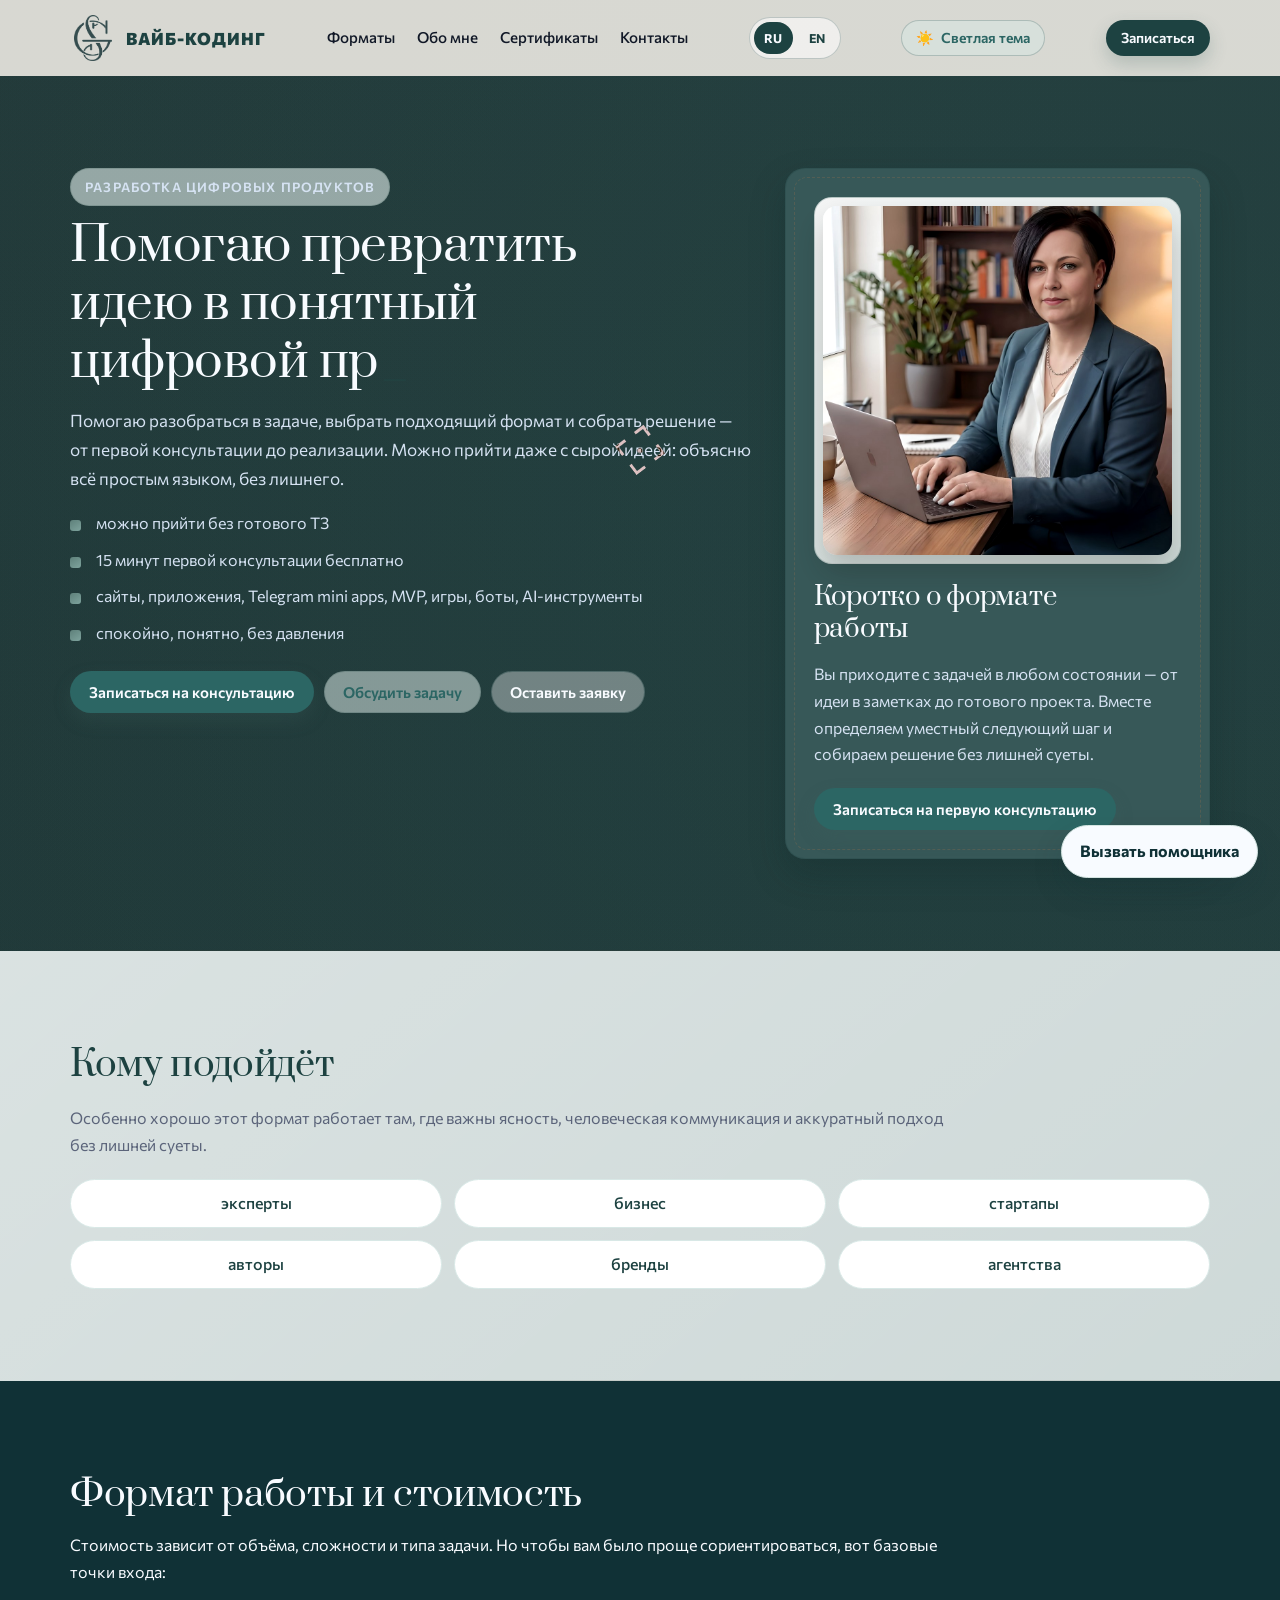
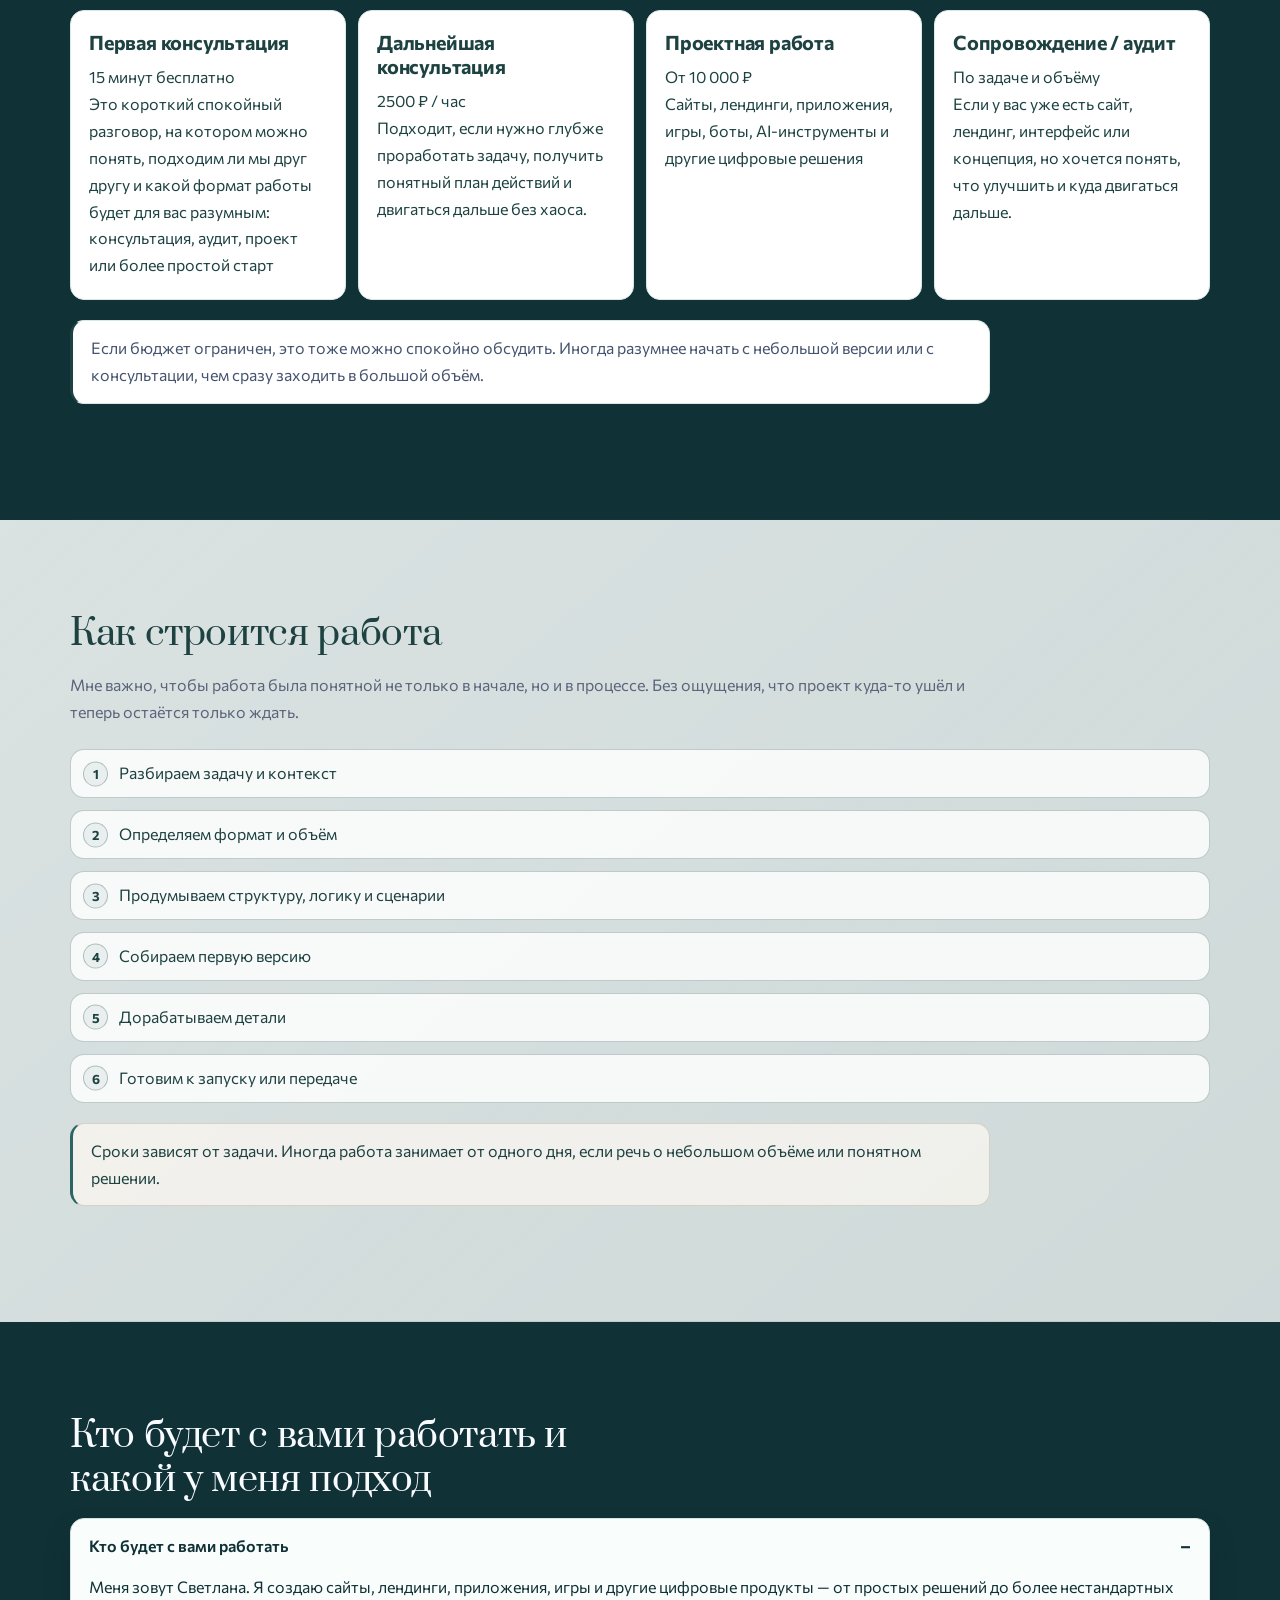
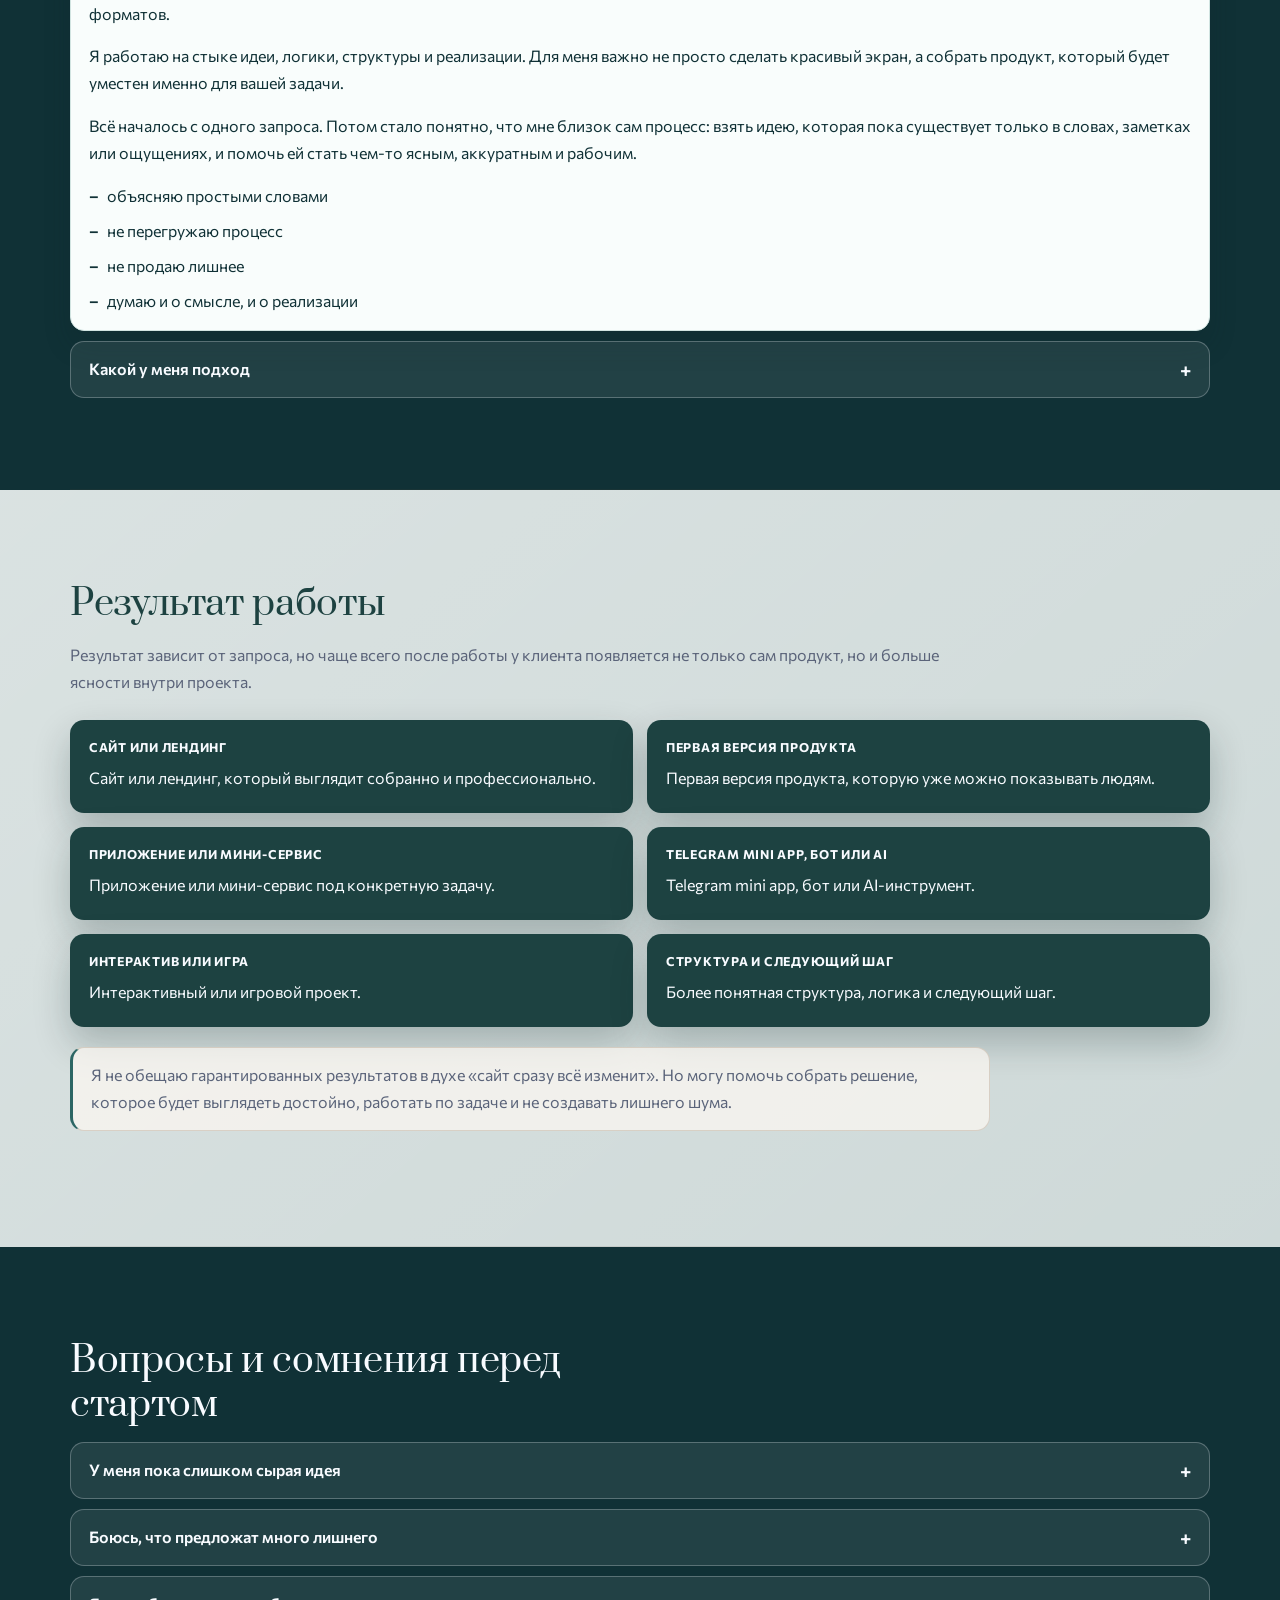
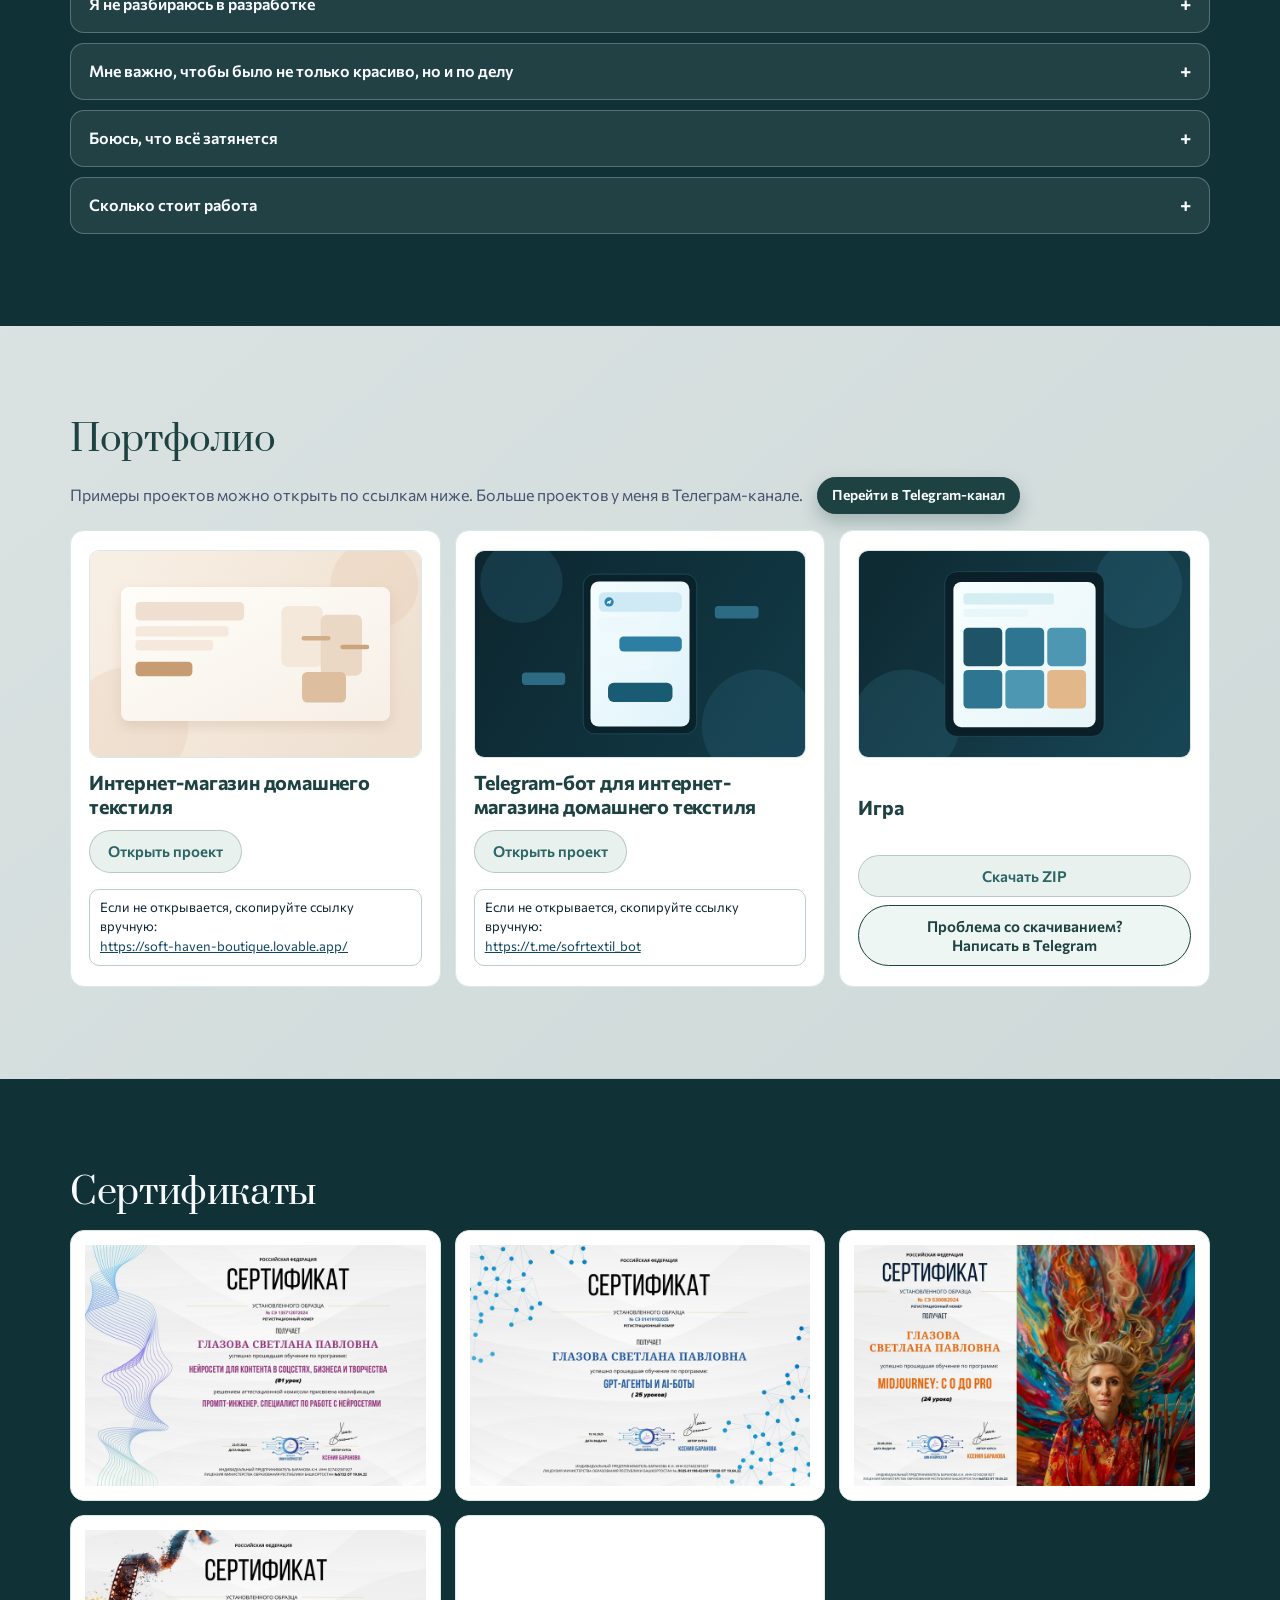
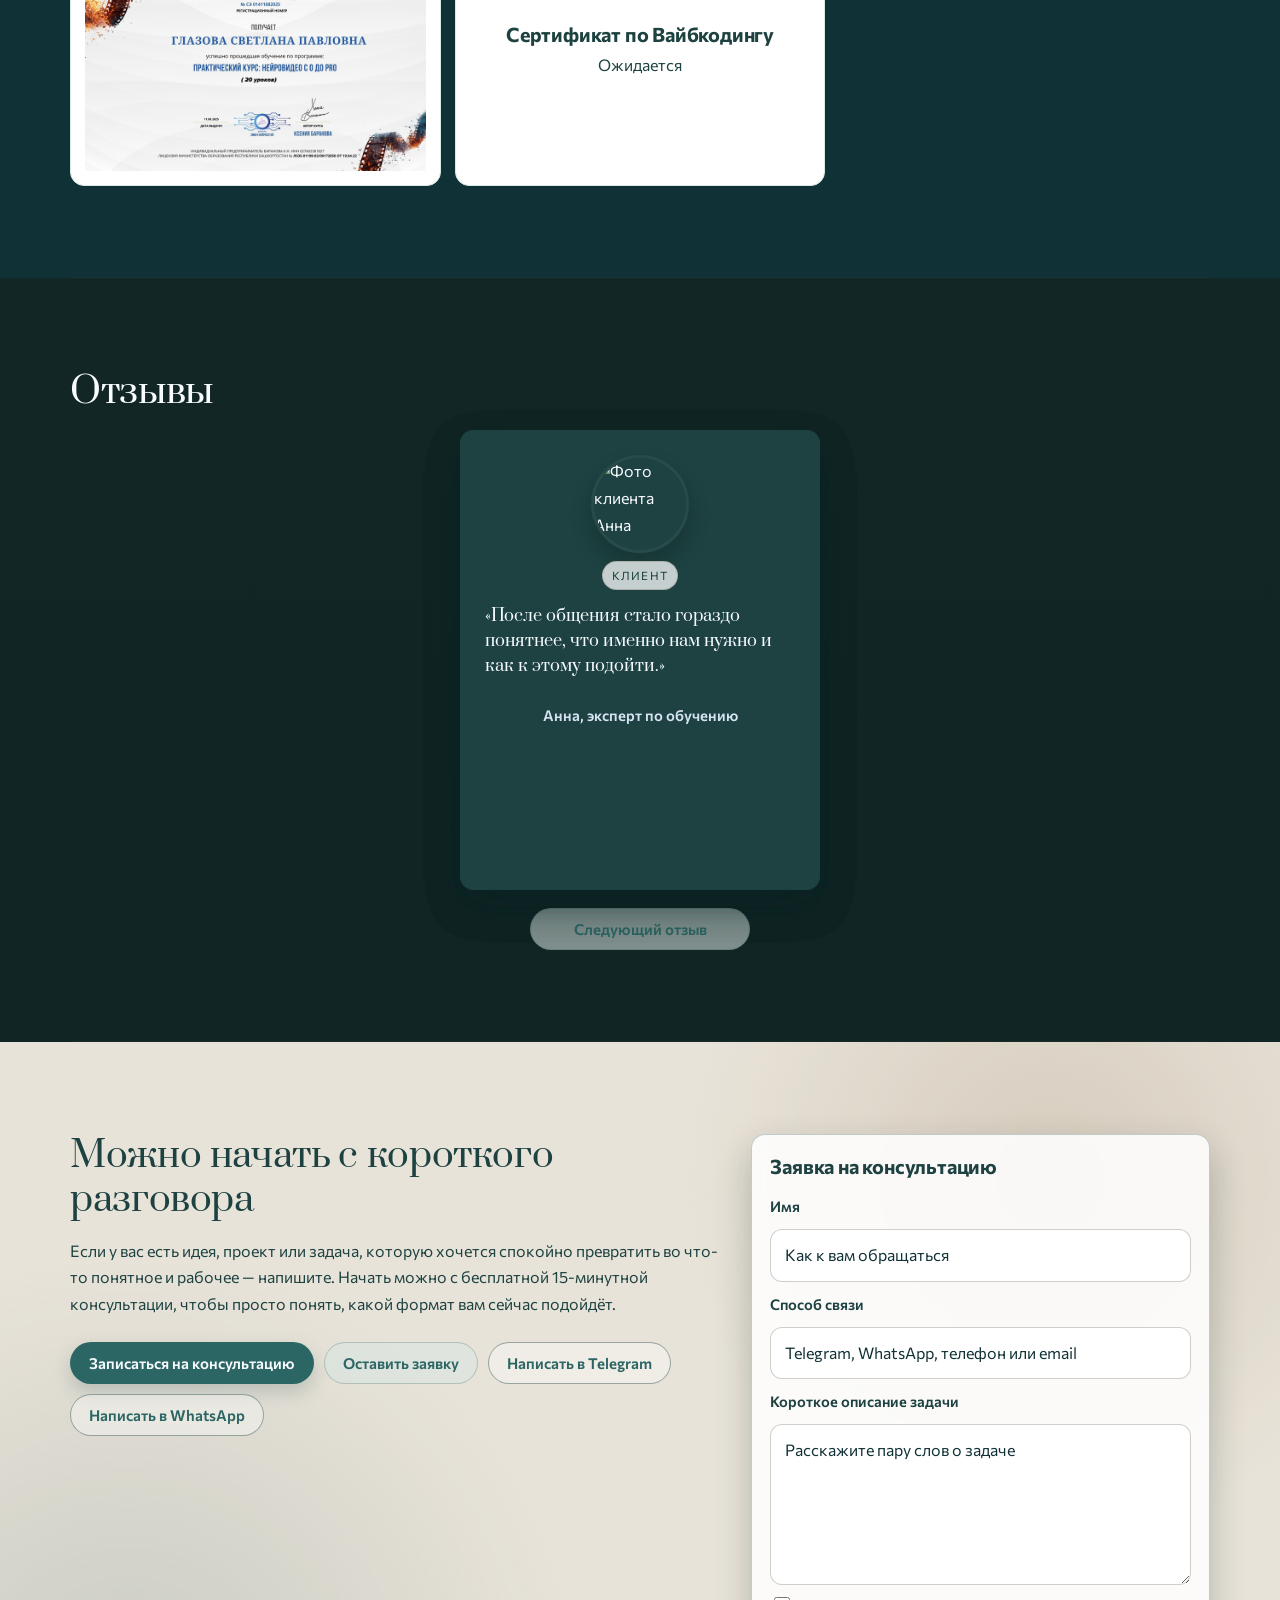
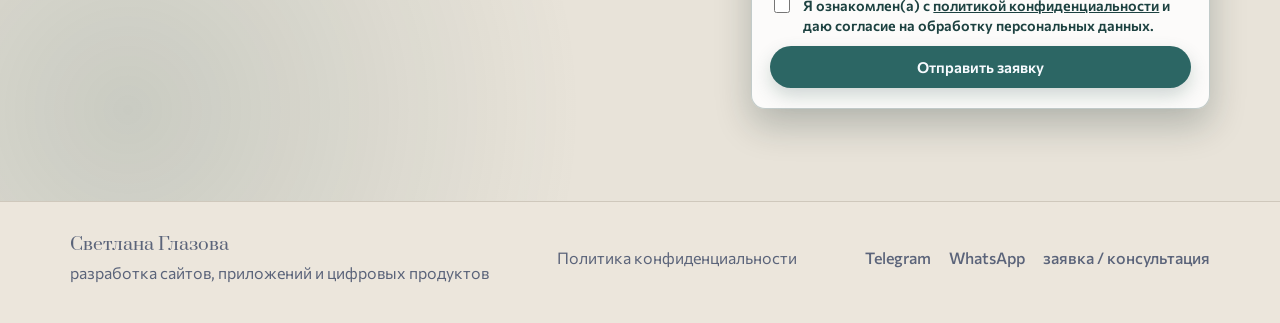
==== commit 790e5dc3: "Добавлен чат-бот на сайт, сделана инверсия полей при наведении" ====
--- a/index.html
+++ b/index.html
@@ -23,6 +23,10 @@
         <a href="#certificates">Сертификаты</a>
         <a href="#contact" data-i18n-ru="Контакты" data-i18n-en="Contacts">Контакты</a>
       </nav>
+      <div class="lang-switch" role="group" aria-label="Выбор языка">
+        <button class="lang-btn is-active" id="lang-ru-btn" type="button">RU</button>
+        <button class="lang-btn" id="lang-en-btn" type="button">EN</button>
+      </div>
       <button class="btn btn-secondary btn-small theme-toggle-btn" id="theme-toggle-btn" type="button" aria-label="Переключить тему">
         <span class="theme-toggle-icon" aria-hidden="true">☀️</span>
         <span class="theme-toggle-label">Светлая тема</span>
@@ -395,8 +399,434 @@
     </div>
   </div>
   <div class="toast" id="submit-toast" hidden>Открываю Telegram…</div>
+  <button class="chatbot-launcher" id="chatbot-launcher" type="button" aria-label="Открыть чат-бот">Вызвать помощника</button>
+  <section class="chatbot-panel" id="chatbot-panel" hidden>
+    <div class="chatbot-head">
+      <h3>AI-помощник</h3>
+      <div class="chatbot-head-actions">
+        <button type="button" id="chatbot-reset" class="chatbot-reset-btn">Новый чат</button>
+        <button type="button" id="chatbot-close" aria-label="Закрыть чат">×</button>
+      </div>
+    </div>
+    <div class="chatbot-messages" id="chatbot-messages"></div>
+    <div class="chat-quick-replies" id="chatbot-quick-replies" hidden></div>
+    <form class="chatbot-lead" id="chatbot-lead-form" autocomplete="off">
+      <div class="form-autofill-trap" aria-hidden="true">
+        <input type="text" name="username" tabindex="-1" autocomplete="username">
+        <input type="password" name="password" tabindex="-1" autocomplete="current-password">
+      </div>
+      <p class="chatbot-greeting">Приветствую Вас!<br>Я помогу подходящий формат работы и сориентирую по услугам.</p>
+      <p>Перед началом чата укажите контактные данные:</p>
+      <input id="chatbot-name" name="chatbot_name_field" type="text" placeholder="Ваше имя" autocomplete="new-password" autocapitalize="off" autocorrect="off" spellcheck="false" required>
+      <select id="chatbot-contact-method" required>
+        <option value="">Способ связи</option>
+        <option value="telegram">Telegram</option>
+        <option value="whatsapp">WhatsApp</option>
+        <option value="phone">Телефон</option>
+        <option value="email">E-mail</option>
+        <option value="other">Другой</option>
+      </select>
+      <input id="chatbot-contact-value" name="chatbot_contact_field" type="text" placeholder="Выберите способ связи" autocomplete="new-password" autocapitalize="off" autocorrect="off" spellcheck="false" disabled required>
+      <label class="consent-row" for="chatbot-consent">
+        <input id="chatbot-consent" type="checkbox" required>
+        <span>Я ознакомлен(а) с <a href="privacy-policy.html" target="_blank" rel="noopener noreferrer">политикой конфиденциальности</a> и даю согласие на обработку персональных данных.</span>
+      </label>
+      <button class="btn btn-primary" type="submit">Начать чат</button>
+    </form>
+    <form class="chatbot-input-row" id="chatbot-message-form" autocomplete="off" hidden>
+      <input id="chatbot-input" name="chatbot_message_field" type="text" placeholder="Напишите вопрос..." autocomplete="off" autocapitalize="off" autocorrect="off" spellcheck="false" disabled>
+      <button class="btn btn-primary" id="chatbot-send" type="submit" disabled>Отправить</button>
+    </form>
+    <div class="chatbot-manager-row" id="chatbot-manager-row" hidden>
+      <a class="chat-manager-btn" href="https://t.me/Sveg77" target="_blank" rel="noopener noreferrer">Хочу связаться с менеджером</a>
+    </div>
+  </section>
 
   <script src="https://cdn.jsdelivr.net/npm/gsap@3.12.5/dist/gsap.min.js"></script>
+  <script>
+    (function () {
+      var storageKey = "landing-language";
+      var ruBtn = document.getElementById("lang-ru-btn");
+      var enBtn = document.getElementById("lang-en-btn");
+      if (!ruBtn || !enBtn) return;
+
+      var messages = {
+        ru: {
+          nav: ["Форматы", "Обо мне", "Сертификаты", "Контакты"],
+          themeLight: "Светлая тема",
+          themeDark: "Тёмная тема",
+          bookSmall: "Записаться",
+          heroEyebrow: "Разработка цифровых продуктов",
+          heroLead: "Помогаю разобраться в задаче, выбрать подходящий формат и собрать решение — от первой консультации до реализации. Можно прийти даже с сырой идеей: объясню всё простым языком, без лишнего.",
+          heroFeatures: [
+            "можно прийти без готового ТЗ",
+            "15 минут первой консультации бесплатно",
+            "сайты, приложения, Telegram mini apps, MVP, игры, боты, AI-инструменты",
+            "спокойно, понятно, без давления"
+          ],
+          heroCta: ["Записаться на консультацию", "Обсудить задачу", "Оставить заявку"],
+          heroCardTitle: "Коротко о формате работы",
+          heroCardText: "Вы приходите с задачей в любом состоянии — от идеи в заметках до готового проекта. Вместе определяем уместный следующий шаг и собираем решение без лишней суеты.",
+          heroCardBtn: "Записаться на первую консультацию",
+          audienceTitle: "Кому подойдёт",
+          audienceText: "Особенно хорошо этот формат работает там, где важны ясность, человеческая коммуникация и аккуратный подход без лишней суеты.",
+          audiencePills: ["эксперты", "бизнес", "стартапы", "авторы", "бренды", "агентства"],
+          formatsTitle: "Формат работы и стоимость",
+          formatsText: "Стоимость зависит от объёма, сложности и типа задачи. Но чтобы вам было проще сориентироваться, вот базовые точки входа:",
+          formatsCardsTitles: ["Первая консультация", "Дальнейшая консультация", "Проектная работа", "Сопровождение / аудит"],
+          formatsCardsTexts: [
+            ["15 минут бесплатно", "Это короткий спокойный разговор, на котором можно понять, подходим ли мы друг другу и какой формат работы будет для вас разумным: консультация, аудит, проект или более простой старт"],
+            ["2500 ₽ / час", "Подходит, если нужно глубже проработать задачу, получить понятный план действий и двигаться дальше без хаоса."],
+            ["От 10 000 ₽", "Сайты, лендинги, приложения, игры, боты, AI-инструменты и другие цифровые решения"],
+            ["По задаче и объёму", "Если у вас уже есть сайт, лендинг, интерфейс или концепция, но хочется понять, что улучшить и куда двигаться дальше."]
+          ],
+          formatsNote: "Если бюджет ограничен, это тоже можно спокойно обсудить. Иногда разумнее начать с небольшой версии или с консультации, чем сразу заходить в большой объём.",
+          processTitle: "Как строится работа",
+          processText: "Мне важно, чтобы работа была понятной не только в начале, но и в процессе. Без ощущения, что проект куда-то ушёл и теперь остаётся только ждать.",
+          processItems: ["Разбираем задачу и контекст", "Определяем формат и объём", "Продумываем структуру, логику и сценарии", "Собираем первую версию", "Дорабатываем детали", "Готовим к запуску или передаче"],
+          processNote: "Сроки зависят от задачи. Иногда работа занимает от одного дня, если речь о небольшом объёме или понятном решении.",
+          aboutTitle: "Кто будет с вами работать и какой у меня подход",
+          aboutSummaries: ["Кто будет с вами работать", "Какой у меня подход"],
+          aboutParagraphs: [
+            "Меня зовут Светлана. Я создаю сайты, лендинги, приложения, игры и другие цифровые продукты — от простых решений до более нестандартных форматов.",
+            "Я работаю на стыке идеи, логики, структуры и реализации. Для меня важно не просто сделать красивый экран, а собрать продукт, который будет уместен именно для вашей задачи.",
+            "Всё началось с одного запроса. Потом стало понятно, что мне близок сам процесс: взять идею, которая пока существует только в словах, заметках или ощущениях, и помочь ей стать чем-то ясным, аккуратным и рабочим."
+          ],
+          aboutDash: ["объясняю простыми словами", "не перегружаю процесс", "не продаю лишнее", "думаю и о смысле, и о реализации"],
+          aboutApproach: ["сначала ясность, потом реализация", "меньше лишнего, больше смысла", "объясняю без тяжёлого техноязыка", "думаю и о смысле, и о реализации"],
+          resultsTitle: "Результат работы",
+          resultsText: "Результат зависит от запроса, но чаще всего после работы у клиента появляется не только сам продукт, но и больше ясности внутри проекта.",
+          resultsCards: [
+            ["Сайт или лендинг", "Сайт или лендинг, который выглядит собранно и профессионально."],
+            ["Первая версия продукта", "Первая версия продукта, которую уже можно показывать людям."],
+            ["Приложение или мини-сервис", "Приложение или мини-сервис под конкретную задачу."],
+            ["Telegram mini app, бот или AI", "Telegram mini app, бот или AI-инструмент."],
+            ["Интерактив или игра", "Интерактивный или игровой проект."],
+            ["Структура и следующий шаг", "Более понятная структура, логика и следующий шаг."]
+          ],
+          resultsNote: "Я не обещаю гарантированных результатов в духе «сайт сразу всё изменит». Но могу помочь собрать решение, которое будет выглядеть достойно, работать по задаче и не создавать лишнего шума.",
+          concernsTitle: "Вопросы и сомнения перед стартом",
+          concernsItems: [
+            ["У меня пока слишком сырая идея", "Это нормально. Необязательно приходить с готовым ТЗ. Часто первый шаг и есть — вместе понять, что именно стоит делать."],
+            ["Боюсь, что предложат много лишнего", "Сначала определяем задачу и приоритеты, и только потом объём. Без навязывания лишних этапов."],
+            ["Я не разбираюсь в разработке", "И не нужно. Объясняю простым языком и веду процесс прозрачно на каждом шаге."],
+            ["Мне важно, чтобы было не только красиво, но и по делу", "Поэтому я начинаю не с внешнего слоя, а с задачи, структуры и логики."],
+            ["Боюсь, что всё затянется", "Сроки зависят от задачи, но на старте мы сразу определяем реалистичный формат работы. Небольшие проекты иногда можно сделать от 1 дня."],
+            ["Сколько стоит работа", "Первая консультация — 15 минут бесплатно. Дальше: консультация 2500 ₽/час, проектная работа — от 10 000 ₽."]
+          ],
+          portfolioTitle: "Портфолио",
+          portfolioText: "Примеры проектов можно открыть по ссылкам ниже. Больше проектов у меня в Телеграм-канале.",
+          portfolioBtn: "Перейти в Telegram-канал",
+          portfolioCards: [
+            ["Интернет-магазин домашнего текстиля", "Открыть проект", "Если не открывается, скопируйте ссылку вручную:"],
+            ["Telegram-бот для интернет-магазина домашнего текстиля", "Открыть проект", "Если не открывается, скопируйте ссылку вручную:"],
+            ["Игра", "Скачать ZIP", "Проблема со скачиванием?<br>Написать в Telegram"]
+          ],
+          certTitle: "Сертификаты",
+          certPlaceholderTitle: "Сертификат по Вайбкодингу",
+          certPlaceholderText: "Ожидается",
+          reviewsTitle: "Отзывы",
+          reviewQuotes: [
+            "«После общения стало гораздо понятнее, что именно нам нужно и как к этому подойти.»",
+            "«Понравилось, что всё объяснялось спокойно, без перегруза и без ощущения, что мне что-то навязывают.»",
+            "«Получился аккуратный и понятный результат, очень в тему для нашей задачи.»"
+          ],
+          reviewAuthors: ["Анна, эксперт по обучению", "Михаил, владелец локального бренда", "Ирина, автор онлайн-курса"],
+          nextReview: "Следующий отзыв",
+          finalTitle: "Можно начать с короткого разговора",
+          finalText: "Если у вас есть идея, проект или задача, которую хочется спокойно превратить во что-то понятное и рабочее — напишите. Начать можно с бесплатной 15-минутной консультации, чтобы просто понять, какой формат вам сейчас подойдёт.",
+          finalBtns: ["Записаться на консультацию", "Оставить заявку", "Написать в Telegram", "Написать в WhatsApp"],
+          formTitle: "Заявка на консультацию",
+          formLabels: ["Имя", "Способ связи", "Короткое описание задачи"],
+          formPlaceholders: ["Как к вам обращаться", "Telegram, WhatsApp, телефон или email", "Расскажите пару слов о задаче"],
+          consent: "Я ознакомлен(а) с политикой конфиденциальности и даю согласие на обработку персональных данных.",
+          submit: "Отправить заявку",
+          footerMiddle: "Политика конфиденциальности",
+          footerLinks: ["Telegram", "WhatsApp", "заявка / консультация"],
+          popupClose: "Закрыть форму"
+        },
+        en: {
+          nav: ["Formats", "About", "Certificates", "Contacts"],
+          themeLight: "Light theme",
+          themeDark: "Dark theme",
+          bookSmall: "Book now",
+          heroEyebrow: "Digital product development",
+          heroLead: "I help you unpack your task, choose the right format, and build a practical solution from first consultation to launch. You can come even with a raw idea: I explain everything clearly and simply.",
+          heroFeatures: [
+            "you can start without a detailed brief",
+            "first 15-minute consultation is free",
+            "websites, apps, Telegram mini apps, MVPs, games, bots, AI tools",
+            "calm, clear, no pressure"
+          ],
+          heroCta: ["Book a consultation", "Discuss your task", "Leave a request"],
+          heroCardTitle: "How we work in short",
+          heroCardText: "You can come with your task in any state - from a rough note to an existing project. We define the most relevant next step and assemble a clean solution without chaos.",
+          heroCardBtn: "Book the first consultation",
+          audienceTitle: "Who it is for",
+          audienceText: "This format works especially well where clarity, human communication, and a thoughtful process matter most.",
+          audiencePills: ["experts", "businesses", "startups", "creators", "brands", "agencies"],
+          formatsTitle: "Work format and pricing",
+          formatsText: "Pricing depends on scope, complexity, and type of task. Here are the basic entry points to help you navigate.",
+          formatsCardsTitles: ["First consultation", "Follow-up consultation", "Project work", "Support / audit"],
+          formatsCardsTexts: [
+            ["15 minutes free", "A short, calm conversation to understand whether we are a good fit and what format is best for you now: consultation, audit, project, or a lighter start."],
+            ["2,500 RUB / hour", "Best when you need deeper task breakdown, a clear action plan, and confident next steps."],
+            ["From 10,000 RUB", "Websites, landing pages, apps, games, bots, AI tools, and other digital products."],
+            ["By scope and task", "If you already have a website, landing page, interface, or concept and want to understand what to improve and where to move next."]
+          ],
+          formatsNote: "If your budget is limited, that is absolutely okay to discuss. Sometimes it is smarter to start with a smaller version or consultation first.",
+          processTitle: "How the process works",
+          processText: "I make sure the workflow is clear not only at the start, but throughout the project - without the feeling that everything disappeared into a black box.",
+          processItems: ["Analyze your task and context", "Define format and scope", "Design structure, logic, and scenarios", "Build the first version", "Refine details", "Prepare for launch or handover"],
+          processNote: "Timeline depends on the task. Smaller projects can sometimes be delivered in as little as one day.",
+          aboutTitle: "Who you work with and my approach",
+          aboutSummaries: ["Who you work with", "My approach"],
+          aboutParagraphs: [
+            "My name is Svetlana. I create websites, landing pages, apps, games, and other digital products - from simple to more unconventional formats.",
+            "I work at the intersection of idea, logic, structure, and implementation. For me, it is not only about a beautiful screen, but about building the right product for your goal.",
+            "It all started with one request. Then I realized I truly enjoy turning ideas that exist only in words or notes into something clear, neat, and working."
+          ],
+          aboutDash: ["I explain in plain language", "I keep the process lightweight", "I do not upsell unnecessary work", "I care about both strategy and implementation"],
+          aboutApproach: ["clarity first, implementation second", "less noise, more meaning", "no heavy technical jargon", "balance of thinking and execution"],
+          resultsTitle: "Result of the work",
+          resultsText: "The result depends on your request, but most often clients get not only the product itself, but also much more clarity inside their project.",
+          resultsCards: [
+            ["Website or landing page", "A website or landing page that looks clean and professional."],
+            ["First product version", "A first version that you can already show to users or clients."],
+            ["App or mini-service", "An app or mini-service tailored to your specific task."],
+            ["Telegram mini app, bot, or AI", "A Telegram mini app, bot, or AI-based tool."],
+            ["Interactive or game", "An interactive product or game experience."],
+            ["Structure and next step", "A clearer structure, logic, and understanding of what to do next."]
+          ],
+          resultsNote: "I do not promise unrealistic outcomes like \"a website will change everything instantly\". But I can help you build a solution that looks solid, works for your task, and avoids unnecessary noise.",
+          concernsTitle: "Questions and concerns before start",
+          concernsItems: [
+            ["My idea is still too raw", "That is normal. You do not need a finished brief. Often the first step is simply defining what should be done first."],
+            ["I am afraid I will be offered too much extra", "We define priorities first, and only then scope - no unnecessary stages pushed in."],
+            ["I do not understand development", "You do not have to. My job is to keep the process transparent and explain everything clearly."],
+            ["I need not only beauty, but real value", "That is why we start from task, structure, and logic - not from visuals only."],
+            ["I am afraid it will take too long", "Timeline depends on scope, but we define a realistic format from the start. Small projects can be done quickly."],
+            ["How much does it cost", "First consultation is free for 15 minutes. Then: 2,500 RUB/hour for consultations, project work from 10,000 RUB."]
+          ],
+          portfolioTitle: "Portfolio",
+          portfolioText: "You can open project examples using the links below. More projects are available in my Telegram channel.",
+          portfolioBtn: "Open Telegram channel",
+          portfolioCards: [
+            ["Home textile online store", "Open project", "If it does not open, copy this link manually:"],
+            ["Telegram bot for a home textile store", "Open project", "If it does not open, copy this link manually:"],
+            ["Game", "Download ZIP", "Download issue?<br>Message me on Telegram"]
+          ],
+          certTitle: "Certificates",
+          certPlaceholderTitle: "Vibe Coding certificate",
+          certPlaceholderText: "Coming soon",
+          reviewsTitle: "Reviews",
+          reviewQuotes: [
+            "\"After our conversation, it became much clearer what we actually needed and how to approach it.\"",
+            "\"I loved how calmly everything was explained, without overload or pressure.\"",
+            "\"The final result was clean, clear, and exactly right for our task.\""
+          ],
+          reviewAuthors: ["Anna, education expert", "Mikhail, local brand owner", "Irina, course creator"],
+          nextReview: "Next review",
+          finalTitle: "You can start with a short call",
+          finalText: "If you have an idea, project, or task you want to turn into something clear and practical - message me. We can start with a free 15-minute consultation.",
+          finalBtns: ["Book a consultation", "Leave a request", "Message on Telegram", "Message on WhatsApp"],
+          formTitle: "Consultation request",
+          formLabels: ["Name", "Preferred contact", "Short task description"],
+          formPlaceholders: ["How should I address you?", "Telegram, WhatsApp, phone, or email", "Describe your task in a few words"],
+          consent: "I have read the privacy policy and agree to personal data processing.",
+          submit: "Send request",
+          footerMiddle: "Privacy policy",
+          footerLinks: ["Telegram", "WhatsApp", "request / consultation"],
+          popupClose: "Close form"
+        }
+      };
+
+      function setText(selector, value, index) {
+        var nodes = document.querySelectorAll(selector);
+        if (!nodes.length) return;
+        var node = typeof index === "number" ? nodes[index] : nodes[0];
+        if (node) node.textContent = value;
+      }
+
+      function setHTML(selector, value, index) {
+        var nodes = document.querySelectorAll(selector);
+        if (!nodes.length) return;
+        var node = typeof index === "number" ? nodes[index] : nodes[0];
+        if (node) node.innerHTML = value;
+      }
+
+      function setList(selector, values) {
+        var nodes = document.querySelectorAll(selector);
+        nodes.forEach(function (node, idx) {
+          if (typeof values[idx] !== "undefined") {
+            node.textContent = values[idx];
+          }
+        });
+      }
+
+      function setPlaceholders(selector, values) {
+        var nodes = document.querySelectorAll(selector);
+        nodes.forEach(function (node, idx) {
+          if (typeof values[idx] !== "undefined") {
+            node.setAttribute("placeholder", values[idx]);
+          }
+        });
+      }
+
+      function applyLanguage(lang) {
+        var i18n = messages[lang] || messages.ru;
+        document.documentElement.lang = lang;
+        ruBtn.classList.toggle("is-active", lang === "ru");
+        enBtn.classList.toggle("is-active", lang === "en");
+
+        setText(".header-nav a:nth-child(1)", i18n.nav[0]);
+        setText(".header-nav a:nth-child(2)", i18n.nav[1]);
+        setText(".header-nav a:nth-child(3)", i18n.nav[2]);
+        setText(".header-nav a:nth-child(4)", i18n.nav[3]);
+        setText(".site-header .btn-primary.btn-small.js-open-popup", i18n.bookSmall);
+
+        setText(".hero .eyebrow", i18n.heroEyebrow);
+        setText(".hero .lead", i18n.heroLead);
+        setList(".hero .feature-list li", i18n.heroFeatures);
+        setList(".hero .cta-row .btn", i18n.heroCta);
+        setText(".hero-card h2", i18n.heroCardTitle);
+        setText(".hero-card p", i18n.heroCardText);
+        setText(".hero-card .btn", i18n.heroCardBtn);
+
+        setText("#audience h2", i18n.audienceTitle);
+        setText("#audience .audience-subtitle", i18n.audienceText);
+        setList("#audience .pill-list li", i18n.audiencePills);
+
+        setText("#formats h2", i18n.formatsTitle);
+        setText("#formats .section-text", i18n.formatsText);
+        setList("#formats .card h3", i18n.formatsCardsTitles);
+        var formatCards = document.querySelectorAll("#formats .card");
+        formatCards.forEach(function (card, idx) {
+          var paragraphs = card.querySelectorAll("p");
+          var lines = i18n.formatsCardsTexts[idx] || [];
+          paragraphs.forEach(function (p, pIdx) {
+            if (typeof lines[pIdx] !== "undefined") {
+              p.textContent = lines[pIdx];
+            }
+          });
+        });
+        setText("#formats .section-note", i18n.formatsNote);
+
+        setText("#process h2", i18n.processTitle);
+        setText("#process .section-text", i18n.processText);
+        setList("#process .timeline li", i18n.processItems);
+        setText("#process .section-note", i18n.processNote);
+
+        setText("#about h2", i18n.aboutTitle);
+        setText("#about .accordion-item summary", i18n.aboutSummaries[0], 0);
+        setText("#about .accordion-item summary", i18n.aboutSummaries[1], 1);
+        setList("#about .accordion-item:first-child .accordion-content p", i18n.aboutParagraphs);
+        setList("#about .dash-list li", i18n.aboutDash);
+        setList("#about .accordion-item:nth-child(2) .simple-list li", i18n.aboutApproach);
+
+        setText("#results h2", i18n.resultsTitle);
+        setText("#results .section-text", i18n.resultsText);
+        var resultCards = document.querySelectorAll("#results .result-field-card");
+        resultCards.forEach(function (card, idx) {
+          var title = card.querySelector(".result-field-title");
+          var text = card.querySelector("p");
+          if (i18n.resultsCards[idx]) {
+            if (title) title.textContent = i18n.resultsCards[idx][0];
+            if (text) text.textContent = i18n.resultsCards[idx][1];
+          }
+        });
+        setText("#results .section-note", i18n.resultsNote);
+
+        setText("#concerns-faq h2", i18n.concernsTitle);
+        var concernItems = document.querySelectorAll("#concerns-faq .accordion-item");
+        concernItems.forEach(function (item, idx) {
+          if (!i18n.concernsItems[idx]) return;
+          var sum = item.querySelector("summary");
+          var p = item.querySelector(".accordion-content p");
+          if (sum) sum.textContent = i18n.concernsItems[idx][0];
+          if (p) p.textContent = i18n.concernsItems[idx][1];
+        });
+
+        setText("#portfolio h2", i18n.portfolioTitle);
+        setText("#portfolio .portfolio-channel-row .section-text", i18n.portfolioText);
+        setText("#portfolio .portfolio-channel-btn", i18n.portfolioBtn);
+        var portfolioCards = document.querySelectorAll("#portfolio .portfolio-card");
+        portfolioCards.forEach(function (card, idx) {
+          if (!i18n.portfolioCards[idx]) return;
+          var h3 = card.querySelector("h3");
+          if (h3) h3.textContent = i18n.portfolioCards[idx][0];
+          if (idx < 2) {
+            var actionBtn = card.querySelector(".portfolio-link");
+            var fallback = card.querySelector(".portfolio-fallback-link");
+            if (actionBtn) actionBtn.textContent = i18n.portfolioCards[idx][1];
+            if (fallback) {
+              var url = idx === 0 ? "https://soft-haven-boutique.lovable.app/" : "https://t.me/sofrtextil_bot";
+              fallback.innerHTML = i18n.portfolioCards[idx][2] + "<br><a href=\"" + url + "\" target=\"_blank\" rel=\"noopener noreferrer\">" + url + "</a>";
+            }
+          } else {
+            var gameBtns = card.querySelectorAll(".portfolio-actions .btn");
+            if (gameBtns[0]) gameBtns[0].textContent = i18n.portfolioCards[idx][1];
+            if (gameBtns[1]) gameBtns[1].innerHTML = i18n.portfolioCards[idx][2];
+          }
+        });
+
+        setText("#certificates h2", i18n.certTitle);
+        setText("#certificates .cert-card-placeholder h3", i18n.certPlaceholderTitle);
+        setText("#certificates .cert-card-placeholder p", i18n.certPlaceholderText);
+
+        setText("#reviews h2", i18n.reviewsTitle);
+        setList("#reviews blockquote", i18n.reviewQuotes);
+        setList("#reviews .review-author", i18n.reviewAuthors);
+        setText("#review-next-btn", i18n.nextReview);
+
+        setText("#final-cta h2", i18n.finalTitle);
+        setText("#final-cta .section-text", i18n.finalText);
+        setList("#final-cta .cta-row .btn", i18n.finalBtns);
+        setText("#contact-form h3", i18n.formTitle);
+        setList("#contact-form label:not(.consent-row)", i18n.formLabels);
+        setPlaceholders("#contact-form input[type='text'], #contact-form textarea", i18n.formPlaceholders);
+        setHTML("#contact-form .consent-row span", i18n.consent.replace("политикой конфиденциальности", "<a href=\"privacy-policy.html\" target=\"_blank\" rel=\"noopener noreferrer\">политикой конфиденциальности</a>").replace("privacy policy", "<a href=\"privacy-policy.html\" target=\"_blank\" rel=\"noopener noreferrer\">privacy policy</a>"));
+        setText("#contact-form button[type='submit']", i18n.submit);
+
+        setText("#popup-title", i18n.formTitle);
+        setList("#popup-form label:not(.consent-row)", i18n.formLabels);
+        setPlaceholders("#popup-form input[type='text'], #popup-form textarea", i18n.formPlaceholders);
+        setHTML("#popup-form .consent-row span", i18n.consent.replace("политикой конфиденциальности", "<a href=\"privacy-policy.html\" target=\"_blank\" rel=\"noopener noreferrer\">политикой конфиденциальности</a>").replace("privacy policy", "<a href=\"privacy-policy.html\" target=\"_blank\" rel=\"noopener noreferrer\">privacy policy</a>"));
+        setText("#popup-form button[type='submit']", i18n.submit);
+        setText("#popup-close", "×");
+        document.getElementById("popup-close")?.setAttribute("aria-label", i18n.popupClose);
+
+        document.querySelectorAll(".js-open-popup").forEach(function (btn) {
+          var text = (btn.textContent || "").trim();
+          if (text) btn.setAttribute("data-form-title", text);
+        });
+
+        setText(".footer-middle a", i18n.footerMiddle);
+        setList(".footer-links a", i18n.footerLinks);
+
+        var themeLabel = document.querySelector("#theme-toggle-btn .theme-toggle-label");
+        if (themeLabel) {
+          var isLight = document.documentElement.getAttribute("data-theme") === "dark";
+          themeLabel.textContent = isLight ? i18n.themeDark : i18n.themeLight;
+        }
+
+        if (window.setHeroTypingLanguage) {
+          window.setHeroTypingLanguage(lang);
+        }
+        window.__landingLang = lang;
+      }
+
+      function setLang(lang) {
+        localStorage.setItem(storageKey, lang);
+        applyLanguage(lang);
+      }
+
+      ruBtn.addEventListener("click", function () { setLang("ru"); });
+      enBtn.addEventListener("click", function () { setLang("en"); });
+
+      applyLanguage(localStorage.getItem(storageKey) || "ru");
+    })();
+  </script>
   <script>
     (function () {
       var storageKey = "landing-theme-mode";
@@ -409,13 +839,13 @@
         if (mode === "light") {
           document.documentElement.setAttribute("data-theme", "dark");
           if (iconEl) iconEl.textContent = "🌙";
-          if (labelEl) labelEl.textContent = "Тёмная тема";
+          if (labelEl) labelEl.textContent = window.__landingLang === "en" ? "Dark theme" : "Тёмная тема";
           toggleBtn.setAttribute("aria-label", "Включить тёмную тему");
           return;
         }
         document.documentElement.removeAttribute("data-theme");
         if (iconEl) iconEl.textContent = "☀️";
-        if (labelEl) labelEl.textContent = "Светлая тема";
+        if (labelEl) labelEl.textContent = window.__landingLang === "en" ? "Light theme" : "Светлая тема";
         toggleBtn.setAttribute("aria-label", "Включить светлую тему");
       }
 
@@ -1089,7 +1519,7 @@
 
       function showToast(message) {
         if (!toast) return;
-        toast.textContent = message || "Открываю Telegram…";
+        toast.textContent = message || (document.documentElement.lang === "en" ? "Opening Telegram..." : "Открываю Telegram…");
         toast.hidden = false;
         toast.classList.add("is-visible");
         if (toastTimer) clearTimeout(toastTimer);
@@ -1107,14 +1537,49 @@
         var name = (formData.get("name") || "").toString().trim();
         var contact = (formData.get("contact") || "").toString().trim();
         var task = (formData.get("task") || "").toString().trim();
+        var isEn = document.documentElement.lang === "en";
         var lines = [
-          "Новая заявка с сайта",
-          "Форма: " + title,
-          "Имя: " + (name || "не указано"),
-          "Контакт: " + (contact || "не указан"),
-          "Задача: " + (task || "не указана")
+          isEn ? "New website request" : "Новая заявка с сайта",
+          (isEn ? "Form: " : "Форма: ") + title,
+          (isEn ? "Name: " : "Имя: ") + (name || (isEn ? "not specified" : "не указано")),
+          (isEn ? "Contact: " : "Контакт: ") + (contact || (isEn ? "not specified" : "не указан")),
+          (isEn ? "Task: " : "Задача: ") + (task || (isEn ? "not specified" : "не указана"))
         ];
         return encodeURIComponent(lines.join("\n"));
+      }
+
+      function saveOrder(form) {
+        var formData = new FormData(form);
+        var name = (formData.get("name") || "").toString().trim();
+        var contact = (formData.get("contact") || "").toString().trim();
+        var task = (formData.get("task") || "").toString().trim();
+        var formTitle = (formData.get("formTitle") || form.querySelector("h3")?.textContent || "Заявка").toString().trim();
+        var phoneMatch = contact.match(/\+?\d[\d\s\-()]{8,}\d/);
+        var phone = phoneMatch ? phoneMatch[0].replace(/[^\d+]/g, "") : "";
+        var order = {
+          id: "ORD-" + Date.now().toString(36).toUpperCase(),
+          createdAt: new Date().toISOString(),
+          clientName: name || "Не указано",
+          contact: contact || "Не указан",
+          phone: phone,
+          task: task || "Не указана",
+          category: "general",
+          amount: 0,
+          status: "new",
+          archived: false,
+          source: "landing",
+          formTitle: formTitle
+        };
+        try {
+          var key = "landingAdminOrders";
+          var raw = localStorage.getItem(key);
+          var parsed = raw ? JSON.parse(raw) : [];
+          if (!Array.isArray(parsed)) parsed = [];
+          parsed.unshift(order);
+          localStorage.setItem(key, JSON.stringify(parsed));
+        } catch (e) {
+          // keep form flow even if storage unavailable
+        }
       }
 
       openButtons.forEach(function (button) {
@@ -1143,13 +1608,15 @@
       forms.forEach(function (form) {
         form.addEventListener("submit", function (event) {
           event.preventDefault();
+          var isEn = document.documentElement.lang === "en";
+          saveOrder(form);
           var text = encodeMessage(form);
           var tgUrl = "https://t.me/" + telegramUsername + "?text=" + text;
-          showToast("Открываю Telegram…");
+          showToast(isEn ? "Opening Telegram..." : "Открываю Telegram…");
           window.open(tgUrl, "_blank", "noopener");
           if (sentToastTimer) clearTimeout(sentToastTimer);
           sentToastTimer = setTimeout(function () {
-            showToast("Заявка сформирована и отправлена. Я свяжусь с вами в ближайшее время.");
+            showToast(isEn ? "Request created and sent. I will contact you shortly." : "Заявка сформирована и отправлена. Я свяжусь с вами в ближайшее время.");
           }, 620);
           form.reset();
           if (form.id === "popup-form") {
@@ -1159,5 +1626,26 @@
       });
     })();
   </script>
+  <script>
+    (function () {
+      if ("scrollRestoration" in history) {
+        history.scrollRestoration = "manual";
+      }
+
+      function forceTop() {
+        window.scrollTo(0, 0);
+        requestAnimationFrame(function () {
+          window.scrollTo(0, 0);
+        });
+        setTimeout(function () {
+          window.scrollTo(0, 0);
+        }, 60);
+      }
+
+      window.addEventListener("load", forceTop);
+      window.addEventListener("pageshow", forceTop);
+    })();
+  </script>
+  <script src="chatbot.js"></script>
 </body>
 </html>
--- a/styles.css
+++ b/styles.css
@@ -529,6 +529,34 @@
   white-space: nowrap;
 }
 
+.lang-switch {
+  display: inline-flex;
+  align-items: center;
+  gap: 6px;
+  padding: 4px;
+  border: 1px solid rgba(29, 66, 65, 0.24);
+  border-radius: 999px;
+  background: rgba(255, 255, 255, 0.58);
+}
+
+.lang-btn {
+  border: none;
+  border-radius: 999px;
+  padding: 6px 10px;
+  font: inherit;
+  font-size: 0.78rem;
+  font-weight: 700;
+  letter-spacing: 0.04em;
+  color: #1d4241;
+  background: transparent;
+  cursor: pointer;
+}
+
+.lang-btn.is-active {
+  color: #f8fbff;
+  background: #1d4241;
+}
+
 .theme-toggle-icon {
   display: inline-flex;
   align-items: center;
@@ -774,6 +802,54 @@
 .card h3,
 .faq-item h3 {
   margin-bottom: 10px;
+}
+
+/* Unified invert animation for field-like blocks */
+:is(
+  #formats .card,
+  #portfolio .portfolio-card,
+  #process .steps-list li,
+  #process .timeline li,
+  #audience .pill-list li
+) {
+  transition: background-color 0.28s ease, color 0.28s ease, border-color 0.28s ease, box-shadow 0.28s ease, transform 0.28s ease;
+}
+
+:is(
+  #formats .card,
+  #portfolio .portfolio-card,
+  #process .steps-list li,
+  #process .timeline li,
+  #audience .pill-list li
+):hover,
+:is(
+  #formats .card,
+  #portfolio .portfolio-card,
+  #process .steps-list li,
+  #process .timeline li,
+  #audience .pill-list li
+):focus-within {
+  background: #1d5d63 !important;
+  color: #f8fbff !important;
+  border-color: rgba(248, 251, 255, 0.35) !important;
+  box-shadow: 0 14px 26px rgba(19, 57, 63, 0.24);
+}
+
+:is(
+  #formats .card,
+  #portfolio .portfolio-card,
+  #process .steps-list li,
+  #process .timeline li,
+  #audience .pill-list li
+):hover :is(h3, p, li, a),
+:is(
+  #formats .card,
+  #portfolio .portfolio-card,
+  #process .steps-list li,
+  #process .timeline li,
+  #audience .pill-list li
+):focus-within :is(h3, p, li, a) {
+  color: #f8fbff !important;
 }
 
 .card p,
@@ -1018,8 +1094,10 @@
   border-radius: 12px;
   padding: 12px 14px;
   font: inherit;
-  color: var(--text);
+  color: #103136;
   background: rgba(255, 255, 255, 0.96);
+  -webkit-text-fill-color: #103136;
+  caret-color: #103136;
 }
 
 input:focus,
@@ -1032,6 +1110,23 @@
 textarea {
   min-height: 126px;
   resize: vertical;
+}
+
+.contact-form input::placeholder,
+.contact-form textarea::placeholder,
+.popup-modal input::placeholder,
+.popup-modal textarea::placeholder {
+  color: #5f7380 !important;
+  opacity: 1;
+}
+
+.contact-form input,
+.contact-form textarea,
+.popup-modal .contact-form input,
+.popup-modal .contact-form textarea {
+  color: #103136 !important;
+  -webkit-text-fill-color: #103136 !important;
+  background: #ffffff !important;
 }
 
 .consent-row {
@@ -1426,6 +1521,85 @@
 .accordion-item:hover .accordion-content {
   max-height: 420px;
   padding: 0 18px 16px;
+}
+
+/* About/FAQ accordions: true dark <-> light inversion */
+#about .accordion-item,
+#concerns-faq .accordion-item {
+  background: rgba(255, 255, 255, 0.08);
+  border-color: rgba(248, 251, 255, 0.26);
+}
+
+#about .accordion-item:hover,
+#about .accordion-item[open],
+#about .accordion-item:focus-within,
+#concerns-faq .accordion-item:hover,
+#concerns-faq .accordion-item[open],
+#concerns-faq .accordion-item:focus-within {
+  background: #f4faf9 !important;
+  border-color: #c7dfdb !important;
+  box-shadow: 0 14px 26px rgba(12, 37, 42, 0.22);
+}
+
+#about .accordion-item:hover summary,
+#about .accordion-item:hover .accordion-content p,
+#about .accordion-item:hover .accordion-content li,
+#about .accordion-item[open] summary,
+#about .accordion-item[open] .accordion-content p,
+#about .accordion-item[open] .accordion-content li,
+#about .accordion-item:focus-within summary,
+#about .accordion-item:focus-within .accordion-content p,
+#about .accordion-item:focus-within .accordion-content li,
+#concerns-faq .accordion-item:hover summary,
+#concerns-faq .accordion-item:hover .accordion-content p,
+#concerns-faq .accordion-item[open] summary,
+#concerns-faq .accordion-item[open] .accordion-content p,
+#concerns-faq .accordion-item:focus-within summary,
+#concerns-faq .accordion-item:focus-within .accordion-content p {
+  color: #12363c !important;
+}
+
+/* Final override: About + FAQ must invert dark -> near-white */
+#about .accordion-item,
+#concerns-faq .accordion-item {
+  background: rgba(255, 255, 255, 0.08) !important;
+  border-color: rgba(248, 251, 255, 0.26) !important;
+}
+
+#about .accordion-item summary,
+#about .accordion-item .accordion-content p,
+#about .accordion-item .accordion-content li,
+#concerns-faq .accordion-item summary,
+#concerns-faq .accordion-item .accordion-content p {
+  color: #f8fbff !important;
+}
+
+#about .accordion-item:hover,
+#about .accordion-item[open],
+#about .accordion-item:focus-within,
+#concerns-faq .accordion-item:hover,
+#concerns-faq .accordion-item[open],
+#concerns-faq .accordion-item:focus-within {
+  background: #f9fdfc !important;
+  border-color: #d1e4e1 !important;
+}
+
+#about .accordion-item:hover summary,
+#about .accordion-item:hover .accordion-content p,
+#about .accordion-item:hover .accordion-content li,
+#about .accordion-item[open] summary,
+#about .accordion-item[open] .accordion-content p,
+#about .accordion-item[open] .accordion-content li,
+#about .accordion-item:focus-within summary,
+#about .accordion-item:focus-within .accordion-content p,
+#about .accordion-item:focus-within .accordion-content li,
+#concerns-faq .accordion-item:hover summary,
+#concerns-faq .accordion-item:hover .accordion-content p,
+#concerns-faq .accordion-item[open] summary,
+#concerns-faq .accordion-item[open] .accordion-content p,
+#concerns-faq .accordion-item:focus-within summary,
+#concerns-faq .accordion-item:focus-within .accordion-content p {
+  color: #103136 !important;
 }
 
 .accordion-content p:last-child {
@@ -1780,6 +1954,273 @@
   transform: translateY(0);
 }
 
+.chatbot-launcher {
+  position: fixed;
+  right: 22px;
+  bottom: 22px;
+  z-index: 110;
+  border: 1px solid #103136;
+  background: #103136;
+  color: #f8fbff;
+  border-radius: 999px;
+  padding: 12px 18px;
+  font: inherit;
+  font-weight: 700;
+  cursor: pointer;
+  box-shadow: 0 14px 30px rgba(0, 0, 0, 0.24);
+  transition: background-color 0.24s ease, color 0.24s ease, border-color 0.24s ease, box-shadow 0.24s ease, transform 0.24s ease;
+}
+
+.chatbot-launcher.is-on-dark {
+  background: #f8fbff;
+  color: #103136;
+  border-color: #d4e4e1;
+  box-shadow: 0 14px 30px rgba(16, 49, 54, 0.18);
+}
+
+.chatbot-panel {
+  position: fixed;
+  right: 22px;
+  bottom: 74px;
+  width: min(380px, calc(100% - 20px));
+  max-height: min(78vh, 700px);
+  z-index: 115;
+  background: #ffffff;
+  border: 1px solid #cfe3e0;
+  border-radius: 16px;
+  box-shadow: 0 20px 40px rgba(0, 0, 0, 0.26);
+  display: grid;
+  grid-template-rows: auto 1fr auto auto;
+  overflow: hidden;
+}
+
+.chatbot-panel[hidden] {
+  display: none !important;
+}
+
+.chatbot-head {
+  display: flex;
+  align-items: center;
+  justify-content: space-between;
+  padding: 10px 12px;
+  border-bottom: 1px solid #deecea;
+  background: #f4faf9;
+}
+
+.chatbot-head h3 {
+  margin: 0;
+  font-size: 1rem;
+  color: #103136;
+  font-family: "Commissioner", "Segoe UI", sans-serif;
+}
+
+.chatbot-head-actions {
+  display: inline-flex;
+  align-items: center;
+  gap: 8px;
+}
+
+.chatbot-reset-btn {
+  border: none;
+  background: transparent;
+  color: #6b7f8a;
+  font-size: 0.84rem;
+  font-weight: 700;
+  cursor: pointer;
+  padding: 4px 6px;
+  border-radius: 8px;
+  transition: background 0.2s ease, color 0.2s ease;
+}
+
+.chatbot-reset-btn:hover,
+.chatbot-reset-btn:focus-visible {
+  color: #103136;
+  background: #e8f3f1;
+}
+
+#chatbot-close {
+  border: 1px solid #cfe3e0;
+  background: #fff;
+  color: #103136;
+  border-radius: 50%;
+  width: 30px;
+  height: 30px;
+  cursor: pointer;
+}
+
+.chatbot-messages {
+  padding: 10px;
+  overflow-y: auto;
+  display: grid;
+  gap: 8px;
+  background: #fcfffe;
+}
+
+.chat-msg {
+  border-radius: 10px;
+  padding: 8px 10px;
+  font-size: 0.88rem;
+  line-height: 1.4;
+  max-width: 92%;
+}
+
+.chat-msg.user {
+  margin-left: auto;
+  background: #1d4241;
+  color: #f8fbff;
+}
+
+.chat-msg.bot {
+  margin-right: auto;
+  background: #eef6f4;
+  color: #103136;
+  border: 1px solid #d6e9e6;
+}
+
+.chat-manager-btn {
+  display: inline-flex;
+  margin-top: 8px;
+  border-radius: 999px;
+  padding: 8px 14px;
+  background: #1d5d63;
+  color: #ffffff !important;
+  text-decoration: none;
+  font-weight: 700;
+  transition: transform 0.2s ease, box-shadow 0.2s ease, background 0.2s ease;
+}
+
+.chat-manager-btn:hover,
+.chat-manager-btn:focus-visible {
+  background: #174f54;
+  box-shadow: 0 8px 18px rgba(16, 49, 54, 0.22);
+  transform: translateY(-1px);
+}
+
+.chatbot-manager-row {
+  padding: 2px 10px 12px;
+  display: flex;
+}
+
+.chatbot-manager-row[hidden] {
+  display: none !important;
+}
+
+.chat-quick-replies {
+  display: flex;
+  flex-wrap: wrap;
+  gap: 8px;
+  padding: 8px 10px 4px;
+  border-top: 1px solid #deecea;
+}
+
+.chat-quick-replies[hidden] {
+  display: none !important;
+}
+
+.chat-quick-btn {
+  border: 1px solid #b7d6d1;
+  background: #f3faf8;
+  color: #13393f;
+  border-radius: 999px;
+  padding: 6px 12px;
+  font-size: 0.8rem;
+  font-weight: 600;
+  cursor: pointer;
+  transition: background 0.2s ease, transform 0.2s ease, border-color 0.2s ease;
+}
+
+.chat-quick-btn:hover,
+.chat-quick-btn:focus-visible {
+  background: #dff1ed;
+  border-color: #2a6664;
+  transform: translateY(-1px);
+}
+
+.chatbot-lead {
+  display: grid;
+  gap: 8px;
+  border-top: 1px solid #deecea;
+  padding: 10px;
+}
+
+.form-autofill-trap {
+  position: absolute;
+  left: -9999px;
+  width: 1px;
+  height: 1px;
+  opacity: 0;
+  pointer-events: none;
+}
+
+.chatbot-lead input,
+.chatbot-lead select {
+  width: 100%;
+  min-height: 52px;
+  padding: 0 16px;
+  border-radius: 14px;
+  font: inherit;
+}
+
+.chatbot-lead p {
+  margin: 0;
+  color: #21484d;
+  font-size: 0.84rem;
+}
+
+.chatbot-greeting {
+  font-size: 0.88rem;
+  color: #103136;
+  background: #eef6f4;
+  border: 1px solid #d6e9e6;
+  border-radius: 10px;
+  padding: 8px 10px;
+}
+
+.chatbot-input-row {
+  display: grid;
+  grid-template-columns: 1fr auto;
+  gap: 8px;
+  border-top: 1px solid #deecea;
+  padding: 10px;
+}
+
+.chatbot-input-row[hidden],
+.chatbot-lead[hidden] {
+  display: none !important;
+}
+
+.chatbot-input-row input {
+  min-width: 0;
+}
+
+.chatbot-panel input,
+.chatbot-panel select,
+.chatbot-panel textarea {
+  color: #103136 !important;
+  background: #ffffff !important;
+  border: 1px solid #bcd4d1;
+  -webkit-text-fill-color: #103136;
+  caret-color: #103136;
+}
+
+.chatbot-panel input::placeholder,
+.chatbot-panel textarea::placeholder {
+  color: #5f7380 !important;
+  opacity: 1;
+}
+
+.chatbot-input-row input.is-consent-hint::placeholder {
+  color: #c8d4db !important;
+  opacity: 1;
+}
+
+.chatbot-panel input:focus,
+.chatbot-panel select:focus,
+.chatbot-panel textarea:focus {
+  border-color: #2a6664;
+  box-shadow: 0 0 0 3px rgba(42, 102, 100, 0.12);
+}
+
 @media (min-width: 700px) {
   .pill-list {
     grid-template-columns: repeat(3, minmax(0, 1fr));
@@ -1791,3 +2232,46 @@
     grid-template-columns: repeat(3, minmax(0, 1fr));
   }
 }
+
+/* Final behavior: about/faq invert from dark to near-white */
+#about .accordion-item,
+#concerns-faq .accordion-item {
+  background: rgba(255, 255, 255, 0.08) !important;
+  border-color: rgba(248, 251, 255, 0.26) !important;
+}
+
+#about .accordion-item summary,
+#about .accordion-item .accordion-content p,
+#about .accordion-item .accordion-content li,
+#concerns-faq .accordion-item summary,
+#concerns-faq .accordion-item .accordion-content p {
+  color: #f8fbff !important;
+}
+
+#about .accordion-item:hover,
+#about .accordion-item[open],
+#about .accordion-item:focus-within,
+#concerns-faq .accordion-item:hover,
+#concerns-faq .accordion-item[open],
+#concerns-faq .accordion-item:focus-within {
+  background: #f9fdfc !important;
+  border-color: #d1e4e1 !important;
+}
+
+#about .accordion-item:hover summary,
+#about .accordion-item:hover .accordion-content p,
+#about .accordion-item:hover .accordion-content li,
+#about .accordion-item[open] summary,
+#about .accordion-item[open] .accordion-content p,
+#about .accordion-item[open] .accordion-content li,
+#about .accordion-item:focus-within summary,
+#about .accordion-item:focus-within .accordion-content p,
+#about .accordion-item:focus-within .accordion-content li,
+#concerns-faq .accordion-item:hover summary,
+#concerns-faq .accordion-item:hover .accordion-content p,
+#concerns-faq .accordion-item[open] summary,
+#concerns-faq .accordion-item[open] .accordion-content p,
+#concerns-faq .accordion-item:focus-within summary,
+#concerns-faq .accordion-item:focus-within .accordion-content p {
+  color: #103136 !important;
+}
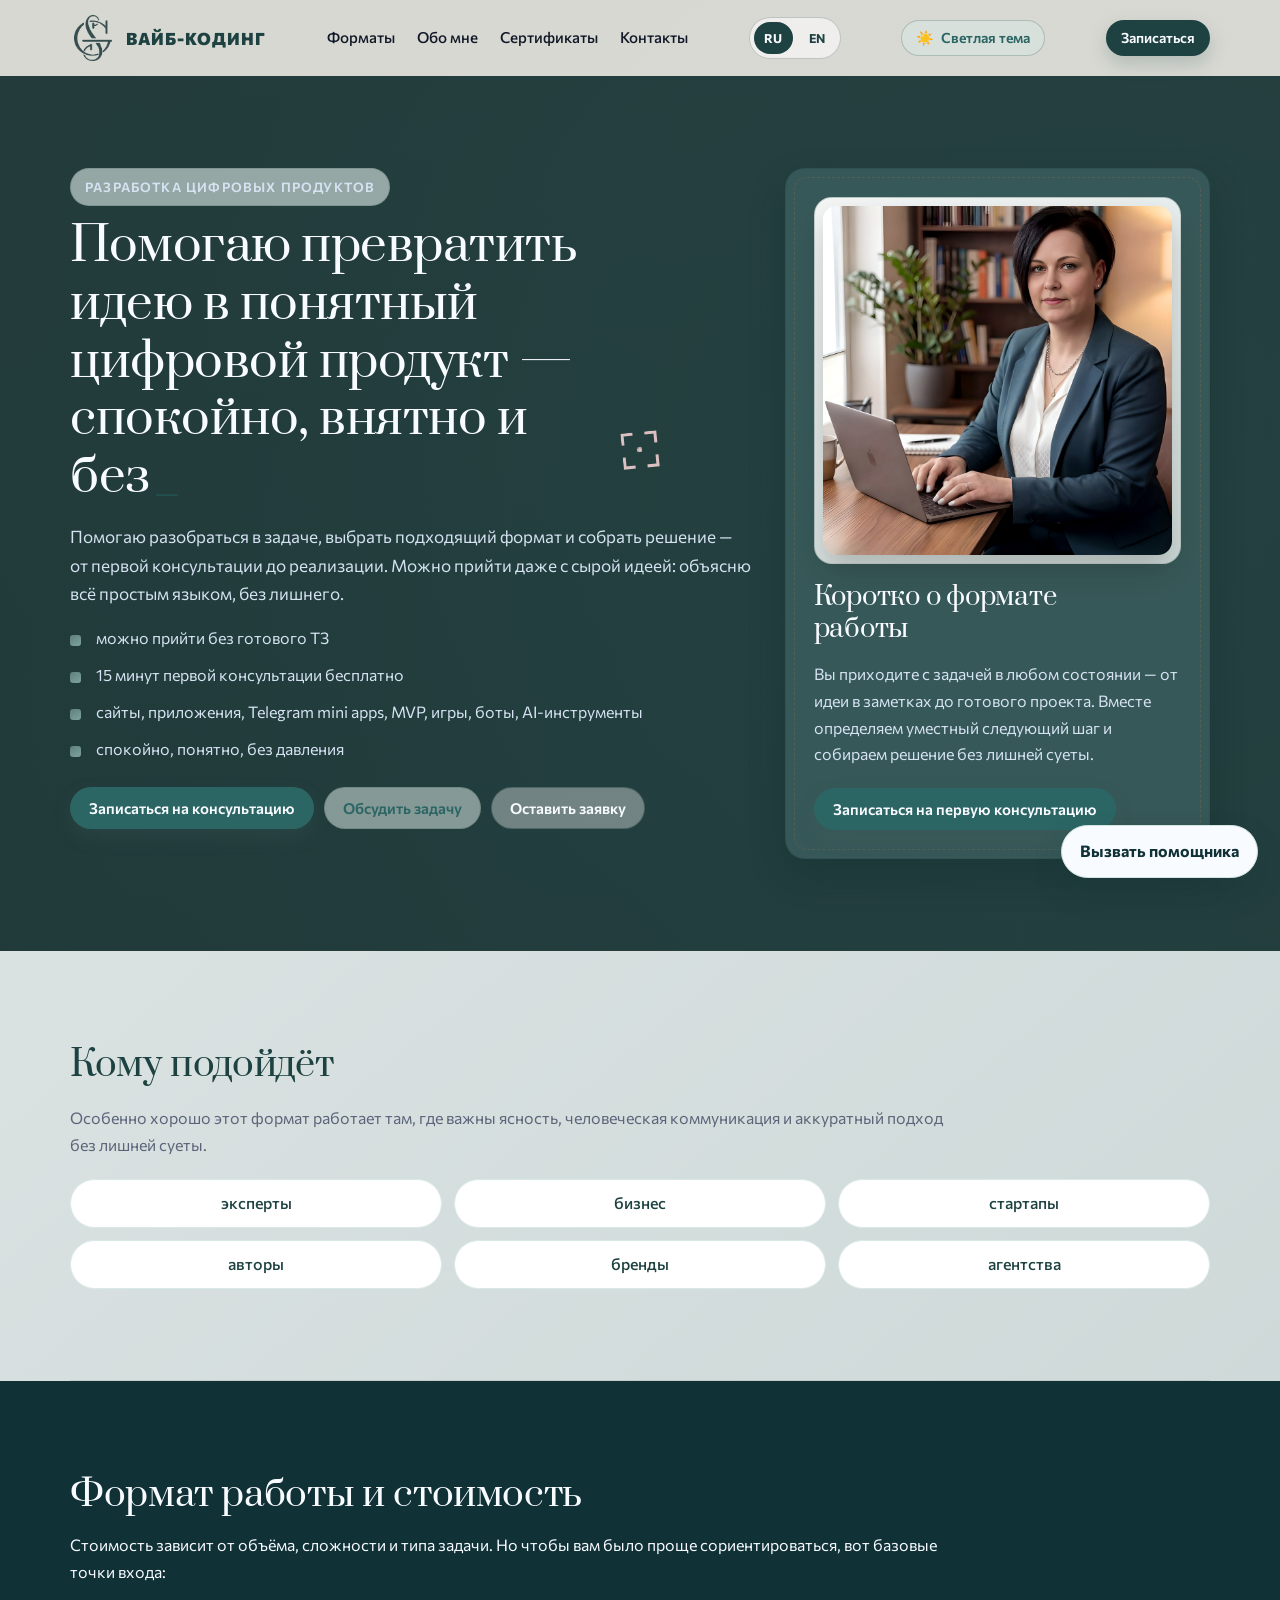
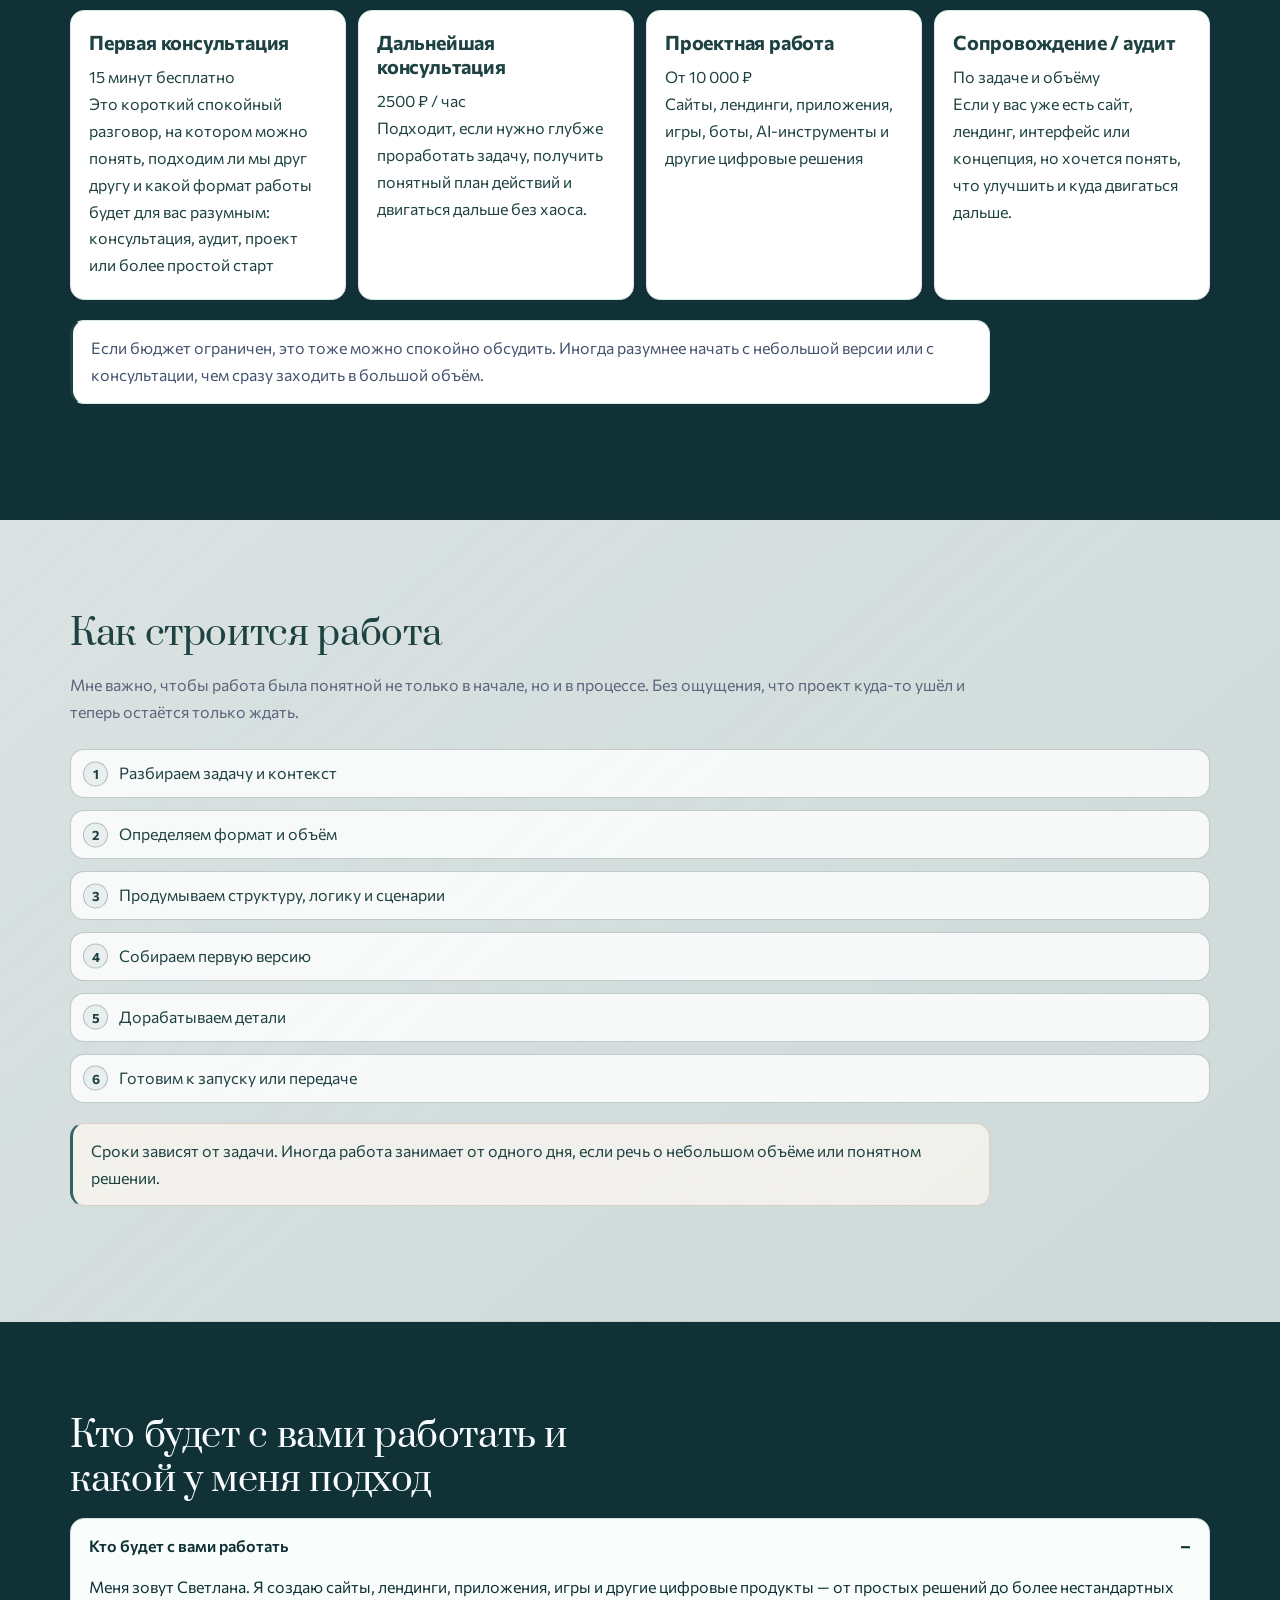
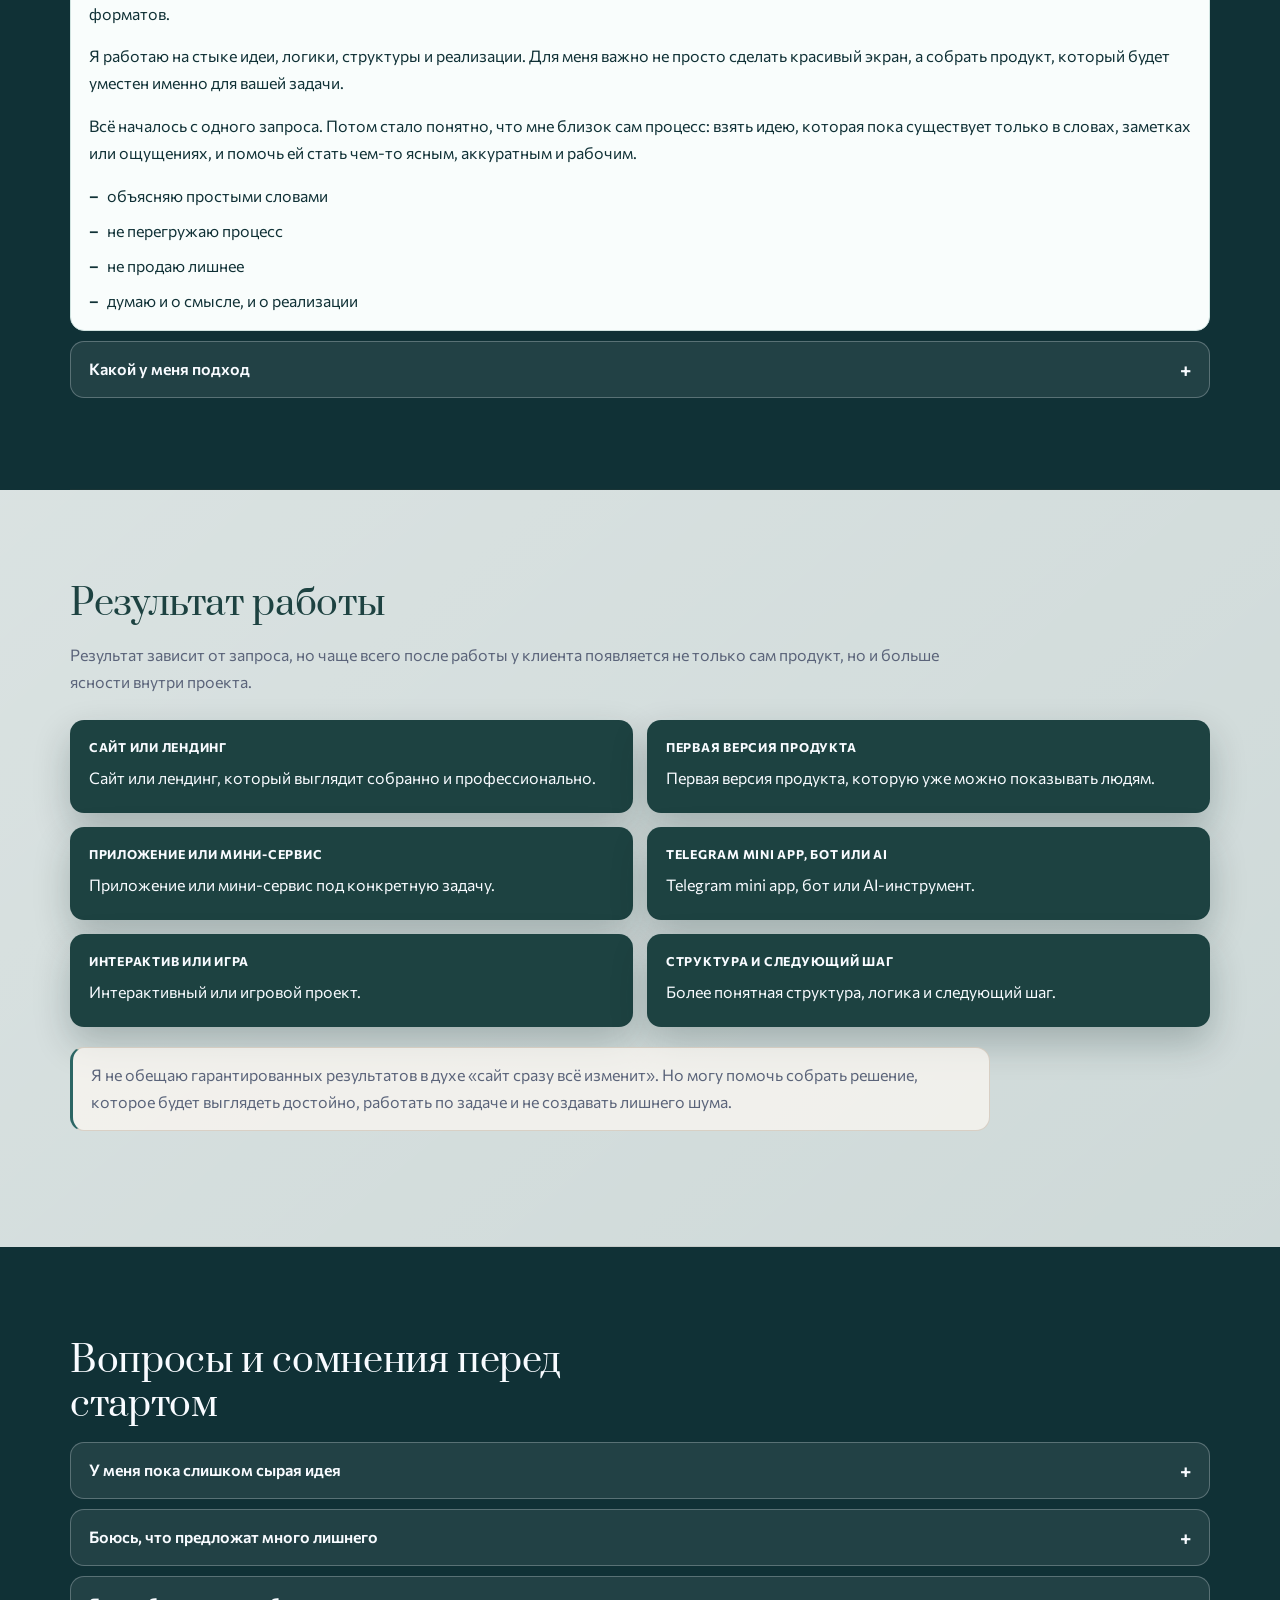
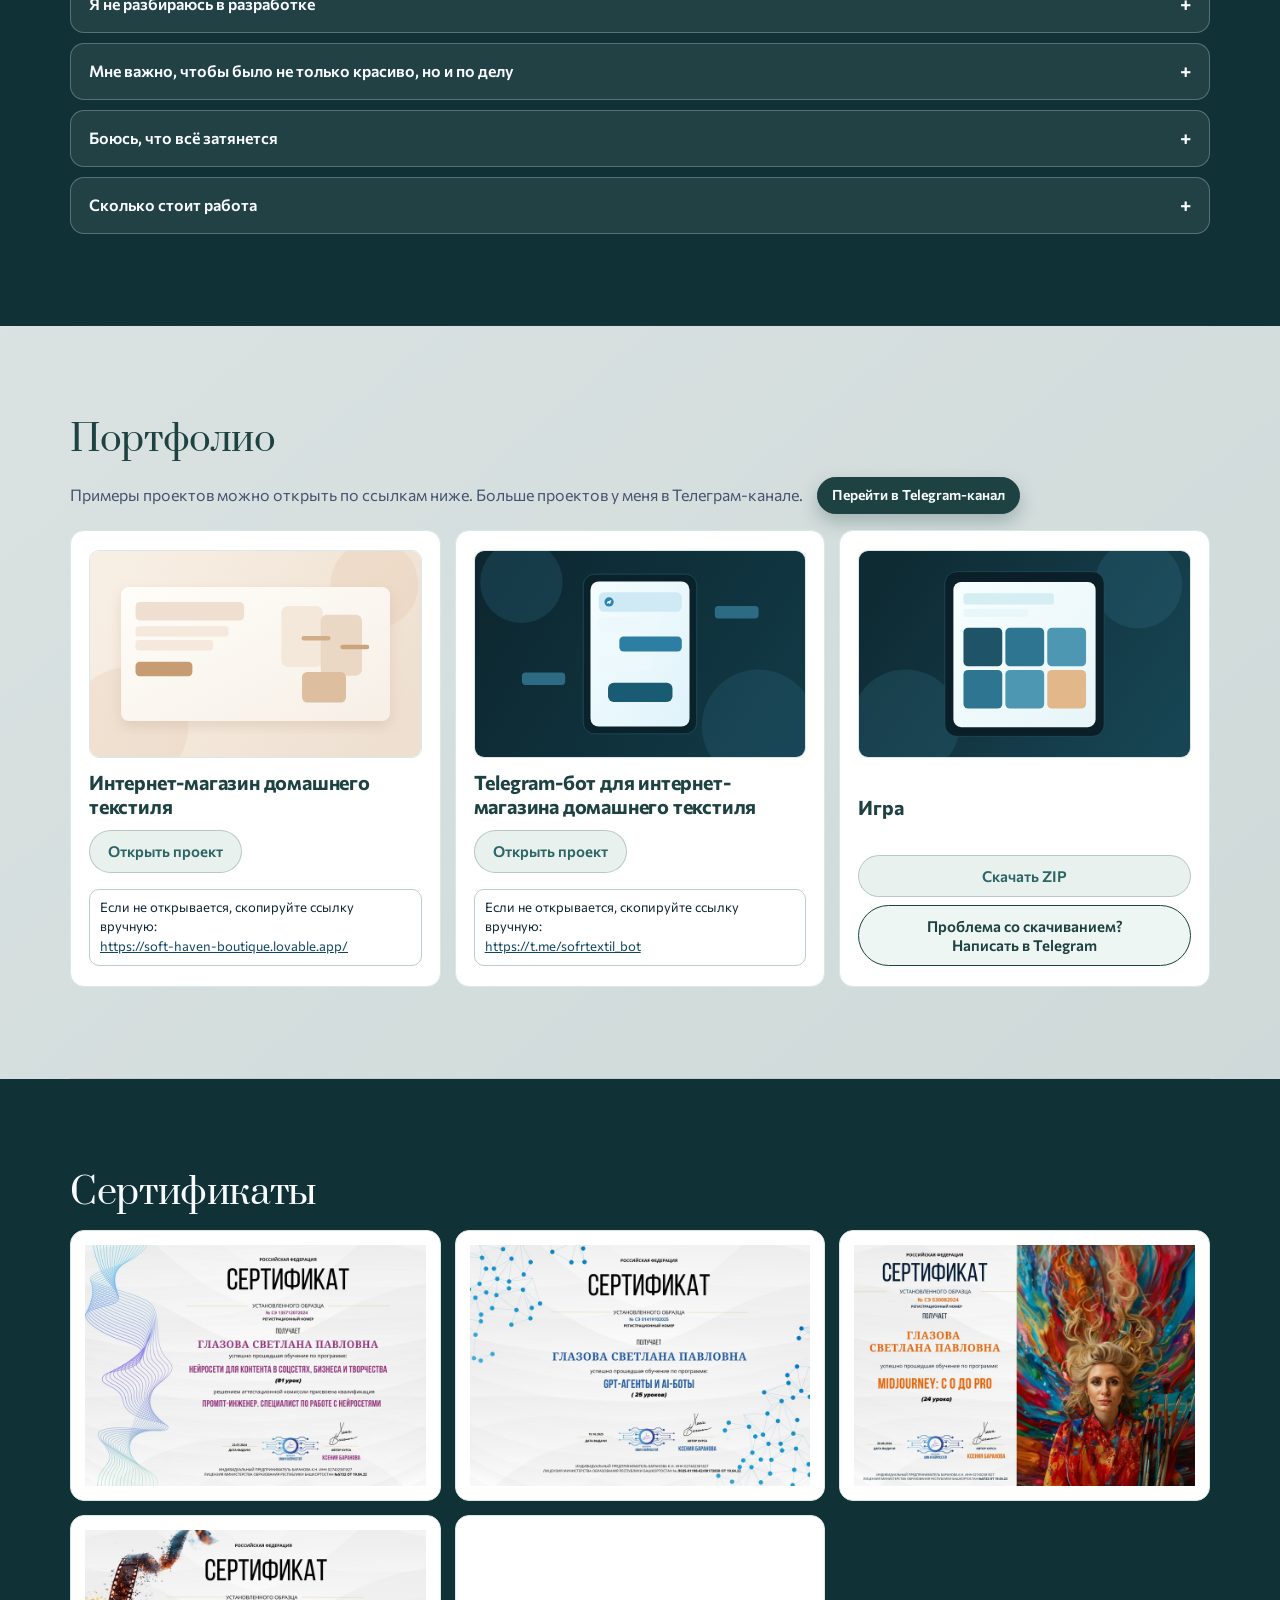
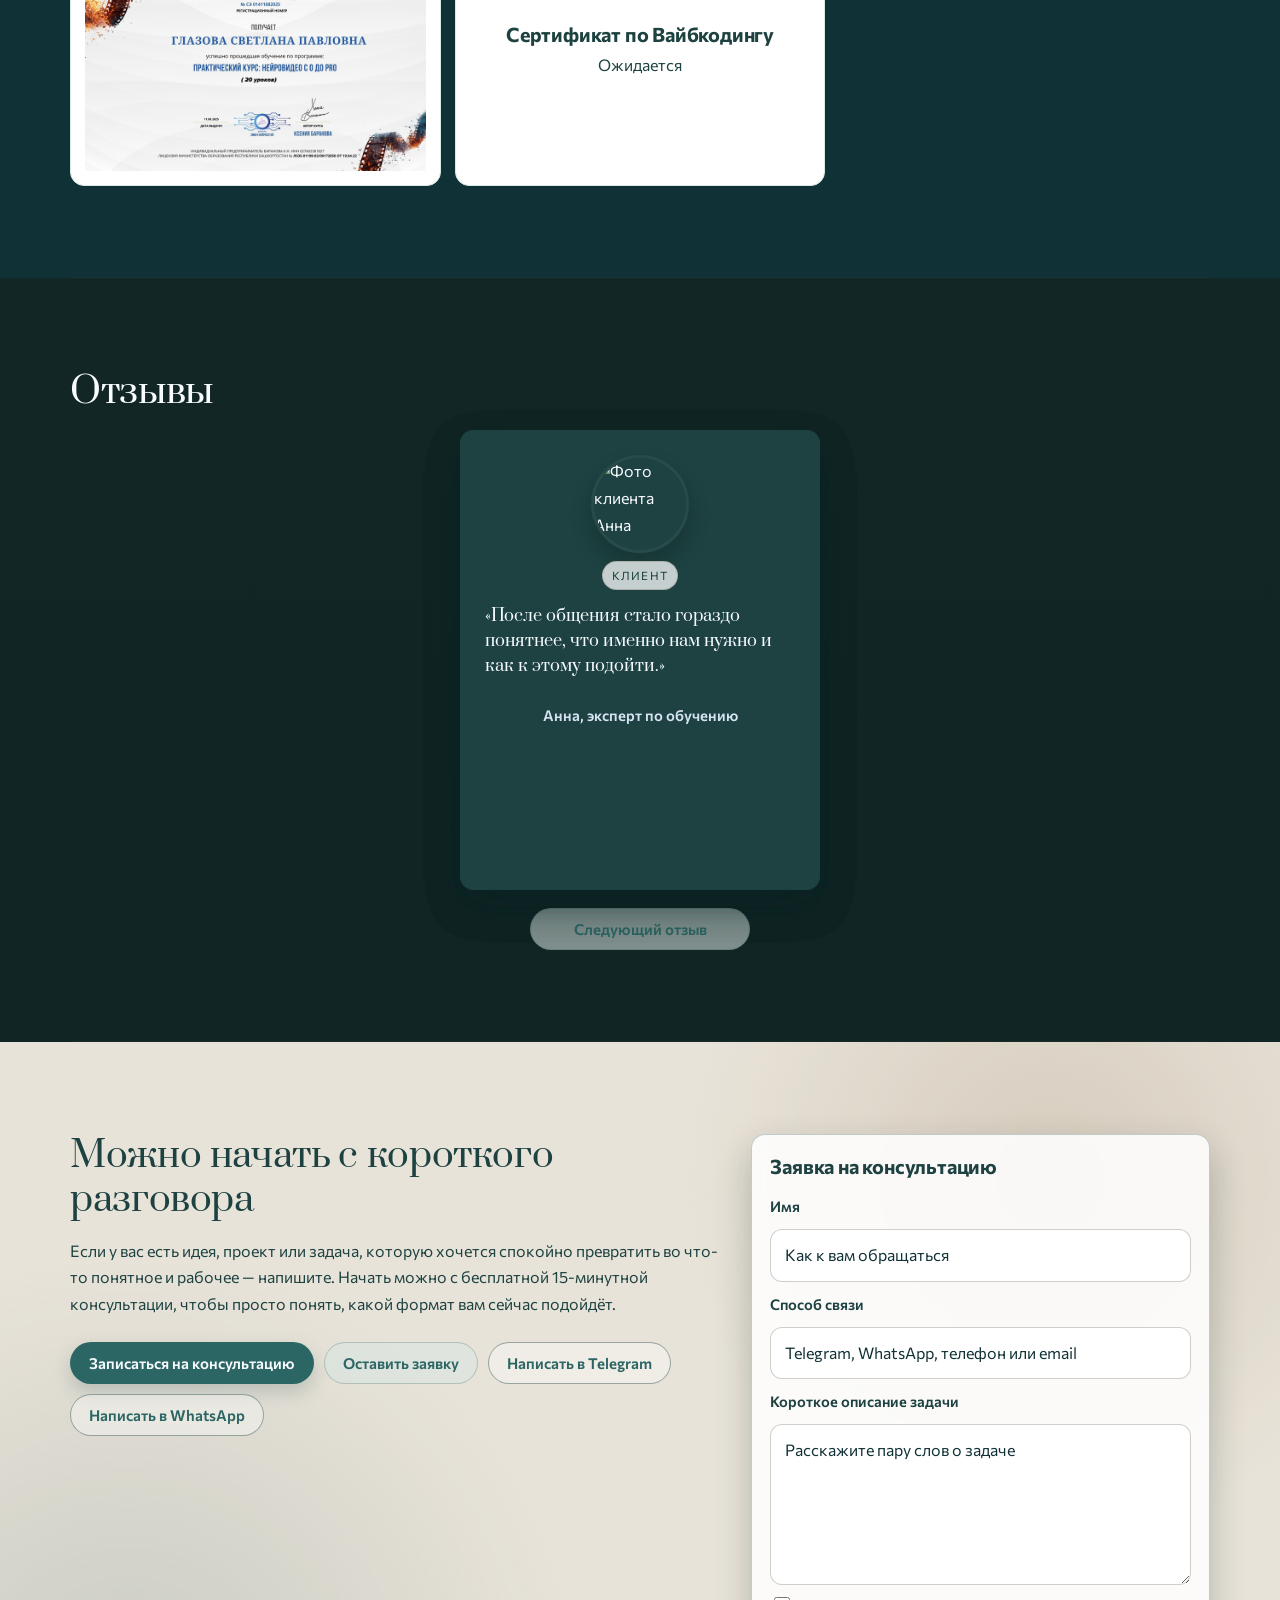
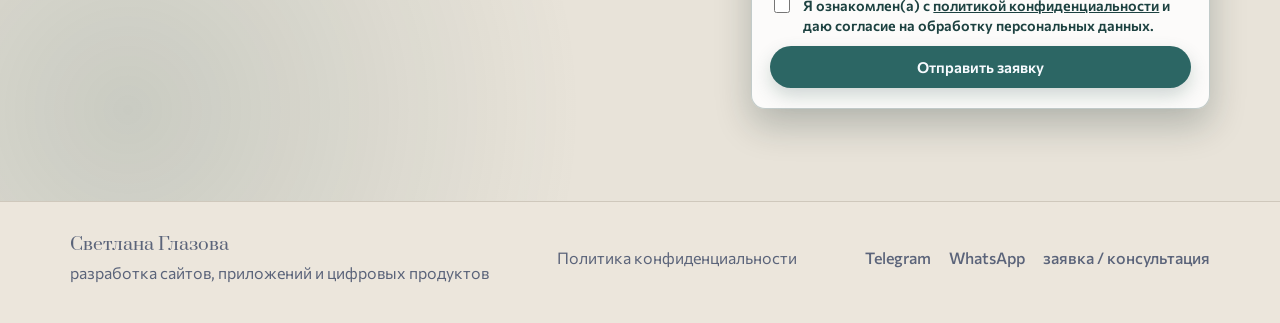
==== commit 697c63f0: "Адаптировано под мобильную версию" ====
--- a/index.html
+++ b/index.html
@@ -2,7 +2,7 @@
 <html lang="ru">
 <head>
   <meta charset="UTF-8">
-  <meta name="viewport" content="width=device-width, initial-scale=1.0">
+  <meta name="viewport" content="width=device-width, initial-scale=1.0, viewport-fit=cover">
   <meta name="description" content="Светлана Глазова — разработка сайтов, приложений и цифровых продуктов. Спокойный и понятный подход от консультации до реализации.">
   <title>Светлана Глазова — разработка цифровых продуктов</title>
   <link rel="preconnect" href="https://fonts.googleapis.com">
--- a/styles.css
+++ b/styles.css
@@ -1,4 +1,11 @@
 :root {
+  --safe-top: env(safe-area-inset-top, 0px);
+  --safe-right: env(safe-area-inset-right, 0px);
+  --safe-bottom: env(safe-area-inset-bottom, 0px);
+  --safe-left: env(safe-area-inset-left, 0px);
+  --c-ink-deep: #103136;
+  --c-brand-main: #1d4241;
+  --c-white-main: #f8fbff;
   --bg: #0f2424;
   --surface: #1d4241;
   --surface-alt: #e8f3f2;
@@ -32,6 +39,9 @@
 }
 
 :root[data-theme="dark"] {
+  --c-ink-deep: #103136;
+  --c-brand-main: #1d4241;
+  --c-white-main: #f8fbff;
   --bg: #e8f3f2;
   --surface: #1d4241;
   --surface-alt: #0f2424;
@@ -157,8 +167,8 @@
 
 /* User-requested block-specific contrast rules */
 .site-header .btn-primary.btn-small {
-  background: #1d4241;
-  color: #f8fbff;
+  background: var(--c-brand-main);
+  color: var(--c-white-main);
 }
 
 #requests .card:hover,
@@ -305,7 +315,7 @@
 }
 
 .container {
-  width: min(1140px, calc(100% - 34px));
+  width: min(1140px, calc(100% - 34px - var(--safe-left) - var(--safe-right)));
   margin: 0 auto;
 }
 
@@ -1523,11 +1533,881 @@
   padding: 0 18px 16px;
 }
 
-/* About/FAQ accordions: true dark <-> light inversion */
+.accordion-content p:last-child {
+  margin-bottom: 0;
+}
+
+.accordion-content .simple-list li {
+  color: inherit;
+}
+
+.cert-grid {
+  align-items: stretch;
+}
+
+.cert-card {
+  background: #ffffff;
+  border: 1px solid #d8e8e6;
+  box-shadow: none;
+  display: flex;
+  align-items: center;
+  justify-content: center;
+  min-height: 260px;
+  padding: 14px;
+}
+
+.cert-card img {
+  width: 100%;
+  height: 100%;
+  max-height: 280px;
+  object-fit: contain;
+}
+
+.cert-card-placeholder {
+  text-align: center;
+  color: #1d4241;
+}
+
+.cert-card-placeholder h3 {
+  margin-bottom: 6px;
+}
+
+.portfolio-grid {
+  align-items: stretch;
+}
+
+.portfolio-channel-row {
+  display: flex;
+  flex-wrap: wrap;
+  align-items: center;
+  gap: 10px 14px;
+  margin-bottom: 16px;
+}
+
+.portfolio-channel-row .section-text {
+  margin: 0;
+}
+
+.portfolio-channel-btn {
+  flex: 0 0 auto;
+  background: #1d4241;
+  color: #f8fbff;
+  border-color: #1d4241;
+  box-shadow: 0 8px 18px rgba(16, 49, 54, 0.26);
+}
+
+.portfolio-channel-btn:hover {
+  background: #103136;
+  border-color: #103136;
+  color: #f8fbff;
+}
+
+/* Light theme readability */
+:root[data-theme="dark"] .section-muted {
+  background: #edf6f5;
+}
+
+:root[data-theme="dark"] .section-muted h2,
+:root[data-theme="dark"] .section-muted h3,
+:root[data-theme="dark"] .section-muted .section-text,
+:root[data-theme="dark"] .section-muted .section-note,
+:root[data-theme="dark"] .section-muted p {
+  color: #103136;
+}
+
+:root[data-theme="dark"] .section-muted .card,
+:root[data-theme="dark"] .section-muted .accordion-item,
+:root[data-theme="dark"] #portfolio .portfolio-card,
+:root[data-theme="dark"] #certificates .cert-card {
+  background: #ffffff;
+  border-color: #c9dedb;
+}
+
+:root[data-theme="dark"] .btn-secondary {
+  color: #103136;
+  border-color: #103136;
+  background: #e9f3f2;
+}
+
+:root[data-theme="dark"] .btn-ghost {
+  color: #103136;
+  border-color: #8fb0ab;
+  background: #f4faf9;
+}
+
+:root[data-theme="dark"] .portfolio-actions .btn-ghost,
+:root[data-theme="dark"] .portfolio-fallback-link,
+:root[data-theme="dark"] .portfolio-fallback-link a {
+  color: #103136 !important;
+}
+
+:root[data-theme="dark"] #results .result-field-card,
+:root[data-theme="dark"] #results .result-field-card p,
+:root[data-theme="dark"] #results .result-field-title,
+:root[data-theme="dark"] #results .section-note {
+  color: #103136 !important;
+}
+
+/* Hero readability in light theme */
+:root[data-theme="dark"] .hero,
+:root[data-theme="dark"] .hero h1,
+:root[data-theme="dark"] .hero .lead,
+:root[data-theme="dark"] .hero .feature-list li {
+  color: #103136 !important;
+}
+
+:root[data-theme="dark"] .hero .eyebrow {
+  color: #103136;
+  background: rgba(29, 66, 65, 0.12);
+  border-color: rgba(29, 66, 65, 0.28);
+}
+
+:root[data-theme="dark"] .hero .feature-list li::before {
+  background: linear-gradient(145deg, #1d4241, #2f6867);
+}
+
+:root[data-theme="dark"] .hero-card {
+  background: #11353a;
+  border-color: #2f6867;
+}
+
+:root[data-theme="dark"] .hero-card h2,
+:root[data-theme="dark"] .hero-card p {
+  color: #f8fbff !important;
+}
+
+/* Global contrast polish for light theme */
+:root[data-theme="dark"] .site-header,
+:root[data-theme="dark"] .site-footer {
+  color: #103136;
+}
+
+:root[data-theme="dark"] .site-header .header-nav a,
+:root[data-theme="dark"] .site-footer a,
+:root[data-theme="dark"] .footer-middle,
+:root[data-theme="dark"] .footer-role {
+  color: #21484d;
+}
+
+:root[data-theme="dark"] .section-muted .card,
+:root[data-theme="dark"] .section-muted .card h3,
+:root[data-theme="dark"] .section-muted .card p,
+:root[data-theme="dark"] .section-muted .simple-list li,
+:root[data-theme="dark"] .section-muted .pill-list li,
+:root[data-theme="dark"] .section-muted .section-note,
+:root[data-theme="dark"] .section-muted .note-card,
+:root[data-theme="dark"] .section-muted .note-card p {
+  color: #103136 !important;
+}
+
+:root[data-theme="dark"] #process .timeline li,
+:root[data-theme="dark"] #process .timeline li::before,
+:root[data-theme="dark"] #process .section-note {
+  color: #103136 !important;
+}
+
+:root[data-theme="dark"] #formats .section-note,
+:root[data-theme="dark"] #portfolio .section-text,
+:root[data-theme="dark"] #certificates .cert-card-placeholder,
+:root[data-theme="dark"] #certificates .cert-card-placeholder p {
+  color: #21484d !important;
+}
+
+:root[data-theme="dark"] .contact-form,
+:root[data-theme="dark"] .contact-form h3,
+:root[data-theme="dark"] .contact-form label,
+:root[data-theme="dark"] .contact-form input,
+:root[data-theme="dark"] .contact-form textarea,
+:root[data-theme="dark"] .consent-row,
+:root[data-theme="dark"] .consent-row span {
+  color: #103136 !important;
+}
+
+.portfolio-card {
+  background: #ffffff;
+  border: 1px solid #d8e8e6;
+  box-shadow: none;
+  display: grid;
+  gap: 12px;
+  align-content: space-between;
+  min-height: 170px;
+}
+
+.portfolio-preview {
+  width: 100%;
+  aspect-ratio: 16 / 10;
+  object-fit: cover;
+  border-radius: 10px;
+  border: 1px solid #d8e8e6;
+}
+
+.portfolio-card h3 {
+  margin-bottom: 0;
+  color: #1d4241;
+}
+
+.portfolio-link {
+  justify-self: start;
+}
+
+.portfolio-actions {
+  display: grid;
+  gap: 8px;
+}
+
+.portfolio-actions .btn {
+  width: 100%;
+  justify-content: center;
+  text-align: center;
+}
+
+.portfolio-actions .btn-ghost {
+  color: #1d4241;
+  border-color: #1d4241;
+  background: #eef6f4;
+}
+
+.portfolio-actions .btn-ghost:hover {
+  color: #103136;
+  border-color: #103136;
+  background: #e2efec;
+}
+
+.portfolio-fallback-link {
+  margin: 4px 0 0;
+  font-size: 0.82rem;
+  line-height: 1.5;
+  color: #0d2430 !important;
+  font-weight: 400;
+  background: #ffffff;
+  border: 1px solid #b8cfcb;
+  border-radius: 10px;
+  padding: 8px 10px;
+  word-break: break-word;
+}
+
+.portfolio-fallback-link a {
+  color: #0f4564;
+  text-decoration: underline;
+}
+
+#results .result-field-card,
+#results .result-field-card p,
+#results .result-field-title {
+  color: #f8fbff;
+}
+
+#portfolio .section-text {
+  color: #44536e;
+}
+
+#portfolio .portfolio-card,
+#portfolio .portfolio-card h3 {
+  color: #1d4241;
+}
+
+#certificates .cert-card,
+#certificates .cert-card h3,
+#certificates .cert-card p {
+  color: #1d4241;
+}
+
+.popup-overlay {
+  position: fixed;
+  inset: 0;
+  z-index: 120;
+  background: rgba(8, 22, 25, 0.62);
+  display: grid;
+  place-items: center;
+  padding: 20px;
+}
+
+.popup-overlay[hidden] {
+  display: none;
+}
+
+.popup-modal {
+  width: min(560px, 100%);
+  max-height: min(92dvh, calc(100dvh - var(--safe-top) - var(--safe-bottom) - 24px));
+  background: #ffffff;
+  color: #1d4241;
+  position: relative;
+  border: 1px solid #d8e8e6;
+  box-shadow: 0 24px 50px rgba(0, 0, 0, 0.22);
+  overflow: auto;
+}
+
+.popup-close {
+  position: absolute;
+  right: 12px;
+  top: 10px;
+  width: 34px;
+  height: 34px;
+  border-radius: 50%;
+  border: 1px solid #d8e8e6;
+  background: #ffffff;
+  color: #1d4241;
+  font-size: 1.2rem;
+  cursor: pointer;
+}
+
+.toast {
+  position: fixed;
+  right: 22px;
+  bottom: 22px;
+  z-index: 140;
+  background: #103136;
+  color: #f8fbff;
+  border: 1px solid rgba(248, 251, 255, 0.25);
+  border-radius: 999px;
+  padding: 10px 16px;
+  font-size: 0.9rem;
+  box-shadow: 0 12px 28px rgba(0, 0, 0, 0.24);
+  opacity: 0;
+  transform: translateY(10px);
+  transition: opacity 0.2s ease, transform 0.2s ease;
+}
+
+.toast.is-visible {
+  opacity: 1;
+  transform: translateY(0);
+}
+
+.chatbot-launcher {
+  position: fixed;
+  right: 22px;
+  bottom: 22px;
+  z-index: 110;
+  border: 1px solid var(--c-ink-deep);
+  background: var(--c-ink-deep);
+  color: var(--c-white-main);
+  border-radius: 999px;
+  padding: 12px 18px;
+  font: inherit;
+  font-weight: 700;
+  cursor: pointer;
+  box-shadow: 0 14px 30px rgba(0, 0, 0, 0.24);
+  transition: background-color 0.24s ease, color 0.24s ease, border-color 0.24s ease, box-shadow 0.24s ease, transform 0.24s ease;
+}
+
+.chatbot-launcher.is-on-dark {
+  background: var(--c-white-main);
+  color: var(--c-ink-deep);
+  border-color: #d4e4e1;
+  box-shadow: 0 14px 30px rgba(16, 49, 54, 0.18);
+}
+
+.chatbot-panel {
+  position: fixed;
+  right: 22px;
+  bottom: 74px;
+  width: min(380px, calc(100% - 20px));
+  max-height: min(78vh, 700px);
+  z-index: 115;
+  background: #ffffff;
+  border: 1px solid #cfe3e0;
+  border-radius: 16px;
+  box-shadow: 0 20px 40px rgba(0, 0, 0, 0.26);
+  display: grid;
+  grid-template-rows: auto 1fr auto auto;
+  overflow: hidden;
+}
+
+.chatbot-panel[hidden] {
+  display: none !important;
+}
+
+.chatbot-head {
+  display: flex;
+  align-items: center;
+  justify-content: space-between;
+  padding: 10px 12px;
+  border-bottom: 1px solid #deecea;
+  background: #f4faf9;
+}
+
+.chatbot-head h3 {
+  margin: 0;
+  font-size: 1rem;
+  color: #103136;
+  font-family: "Commissioner", "Segoe UI", sans-serif;
+}
+
+.chatbot-head-actions {
+  display: inline-flex;
+  align-items: center;
+  gap: 8px;
+}
+
+.chatbot-reset-btn {
+  border: none;
+  background: transparent;
+  color: #6b7f8a;
+  font-size: 0.84rem;
+  font-weight: 700;
+  cursor: pointer;
+  padding: 4px 6px;
+  border-radius: 8px;
+  transition: background 0.2s ease, color 0.2s ease;
+}
+
+.chatbot-reset-btn:hover,
+.chatbot-reset-btn:focus-visible {
+  color: var(--c-ink-deep);
+  background: #e8f3f1;
+}
+
+#chatbot-close {
+  border: 1px solid #cfe3e0;
+  background: #fff;
+  color: var(--c-ink-deep);
+  border-radius: 50%;
+  width: 30px;
+  height: 30px;
+  cursor: pointer;
+}
+
+.chatbot-messages {
+  padding: 10px;
+  overflow-y: auto;
+  display: grid;
+  gap: 8px;
+  background: #fcfffe;
+}
+
+.chat-msg {
+  border-radius: 10px;
+  padding: 8px 10px;
+  font-size: 0.88rem;
+  line-height: 1.4;
+  max-width: 92%;
+}
+
+.chat-msg.user {
+  margin-left: auto;
+  background: var(--c-brand-main);
+  color: var(--c-white-main);
+}
+
+.chat-msg.bot {
+  margin-right: auto;
+  background: #eef6f4;
+  color: var(--c-ink-deep);
+  border: 1px solid #d6e9e6;
+}
+
+.chat-manager-btn {
+  display: inline-flex;
+  margin-top: 8px;
+  border-radius: 999px;
+  padding: 8px 14px;
+  background: #1d5d63;
+  color: #ffffff !important;
+  text-decoration: none;
+  font-weight: 700;
+  transition: transform 0.2s ease, box-shadow 0.2s ease, background 0.2s ease;
+}
+
+.chat-manager-btn:hover,
+.chat-manager-btn:focus-visible {
+  background: #174f54;
+  box-shadow: 0 8px 18px rgba(16, 49, 54, 0.22);
+  transform: translateY(-1px);
+}
+
+.chatbot-manager-row {
+  padding: 2px 10px 12px;
+  display: flex;
+}
+
+.chatbot-manager-row[hidden] {
+  display: none !important;
+}
+
+.chat-quick-replies {
+  display: flex;
+  flex-wrap: wrap;
+  gap: 8px;
+  padding: 8px 10px 4px;
+  border-top: 1px solid #deecea;
+}
+
+.chat-quick-replies[hidden] {
+  display: none !important;
+}
+
+.chat-quick-btn {
+  border: 1px solid #b7d6d1;
+  background: #f3faf8;
+  color: #13393f;
+  border-radius: 999px;
+  padding: 6px 12px;
+  font-size: 0.8rem;
+  font-weight: 600;
+  cursor: pointer;
+  transition: background 0.2s ease, transform 0.2s ease, border-color 0.2s ease;
+}
+
+.chat-quick-btn:hover,
+.chat-quick-btn:focus-visible {
+  background: #dff1ed;
+  border-color: #2a6664;
+  transform: translateY(-1px);
+}
+
+.chatbot-lead {
+  display: grid;
+  gap: 8px;
+  border-top: 1px solid #deecea;
+  padding: 10px;
+}
+
+.form-autofill-trap {
+  position: absolute;
+  left: -9999px;
+  width: 1px;
+  height: 1px;
+  opacity: 0;
+  pointer-events: none;
+}
+
+.chatbot-lead input,
+.chatbot-lead select {
+  width: 100%;
+  min-height: 52px;
+  padding: 0 16px;
+  border-radius: 14px;
+  font: inherit;
+}
+
+.chatbot-lead p {
+  margin: 0;
+  color: #21484d;
+  font-size: 0.84rem;
+}
+
+.chatbot-greeting {
+  font-size: 0.88rem;
+  color: var(--c-ink-deep);
+  background: #eef6f4;
+  border: 1px solid #d6e9e6;
+  border-radius: 10px;
+  padding: 8px 10px;
+}
+
+.chatbot-input-row {
+  display: grid;
+  grid-template-columns: 1fr auto;
+  gap: 8px;
+  border-top: 1px solid #deecea;
+  padding: 10px;
+}
+
+.chatbot-input-row[hidden],
+.chatbot-lead[hidden] {
+  display: none !important;
+}
+
+.chatbot-input-row input {
+  min-width: 0;
+}
+
+.chatbot-panel input,
+.chatbot-panel select,
+.chatbot-panel textarea {
+  color: var(--c-ink-deep) !important;
+  background: #ffffff !important;
+  border: 1px solid #bcd4d1;
+  -webkit-text-fill-color: var(--c-ink-deep);
+  caret-color: var(--c-ink-deep);
+}
+
+.chatbot-panel input::placeholder,
+.chatbot-panel textarea::placeholder {
+  color: #5f7380 !important;
+  opacity: 1;
+}
+
+.chatbot-panel input:focus,
+.chatbot-panel select:focus,
+.chatbot-panel textarea:focus {
+  border-color: #2a6664;
+  box-shadow: 0 0 0 3px rgba(42, 102, 100, 0.12);
+}
+
+@media (min-width: 700px) {
+  .pill-list {
+    grid-template-columns: repeat(3, minmax(0, 1fr));
+  }
+}
+
+@media (max-width: 699px) {
+  .site-header {
+    padding-top: max(6px, var(--safe-top));
+  }
+
+  .site-header .container {
+    padding: 0 max(8px, var(--safe-right)) 0 max(8px, var(--safe-left));
+  }
+
+  main {
+    padding-bottom: 78px;
+  }
+
+  .header-inner {
+    display: grid;
+    grid-template-columns: 1fr auto;
+    grid-template-areas:
+      "brand cta"
+      "lang theme"
+      "nav nav";
+    align-items: center;
+    gap: 8px;
+    padding: 8px 0;
+  }
+
+  .header-nav {
+    grid-area: nav;
+    display: flex;
+    gap: 12px;
+    font-size: 0.84rem;
+    overflow-x: auto;
+    white-space: nowrap;
+    padding: 2px 2px 4px;
+    -webkit-overflow-scrolling: touch;
+    scrollbar-width: none;
+  }
+
+  .header-nav::-webkit-scrollbar {
+    display: none;
+  }
+
+  .brand {
+    grid-area: brand;
+    min-width: 0;
+    gap: 8px;
+  }
+
+  .brand-logo {
+    width: 40px;
+    height: 40px;
+  }
+
+  .brand-title {
+    font-size: 1rem;
+    line-height: 1.1;
+  }
+
+  .lang-switch {
+    grid-area: lang;
+    justify-self: start;
+  }
+
+  .theme-toggle-btn {
+    grid-area: theme;
+    justify-self: end;
+    padding: 7px 10px;
+  }
+
+  .site-header .btn-primary.btn-small {
+    grid-area: cta;
+    justify-self: end;
+    padding: 8px 12px;
+    font-size: 0.82rem;
+  }
+
+  .theme-toggle-btn .theme-toggle-label {
+    display: none;
+  }
+
+  .cta-row {
+    display: grid;
+    grid-template-columns: 1fr;
+  }
+
+  .cta-row .btn {
+    width: 100%;
+  }
+
+  .popup-overlay {
+    padding:
+      max(10px, var(--safe-top))
+      max(10px, var(--safe-right))
+      max(10px, var(--safe-bottom))
+      max(10px, var(--safe-left));
+  }
+
+  .popup-modal {
+    width: 100%;
+    max-height: calc(100dvh - var(--safe-top) - var(--safe-bottom) - 20px);
+    border-radius: 14px;
+  }
+
+  .chatbot-launcher {
+    left: 50%;
+    right: auto;
+    transform: translateX(-50%);
+    bottom: max(12px, var(--safe-bottom));
+    max-width: calc(100vw - max(8px, var(--safe-left)) - max(8px, var(--safe-right)) - 16px);
+    white-space: nowrap;
+  }
+
+  .chatbot-panel {
+    left: max(8px, var(--safe-left));
+    right: max(8px, var(--safe-right));
+    width: calc(100vw - max(8px, var(--safe-left)) - max(8px, var(--safe-right)) - 2px);
+    max-width: none;
+    bottom: calc(max(8px, var(--safe-bottom)) + 56px);
+    max-height: calc(100dvh - var(--safe-top) - var(--safe-bottom) - 86px);
+    border-radius: 14px;
+    box-sizing: border-box;
+  }
+
+  .chatbot-head {
+    padding: 8px 10px;
+    gap: 8px;
+  }
+
+  .chatbot-head h3 {
+    min-width: 0;
+    flex: 1;
+    font-size: 0.92rem;
+    line-height: 1.15;
+    white-space: nowrap;
+    overflow: hidden;
+    text-overflow: ellipsis;
+  }
+
+  .chatbot-head-actions {
+    gap: 4px;
+    flex-shrink: 0;
+  }
+
+  .chatbot-reset-btn {
+    font-size: 0.74rem;
+    padding: 3px 5px;
+    white-space: nowrap;
+  }
+
+  #chatbot-close {
+    width: 28px;
+    height: 28px;
+  }
+
+  .chatbot-messages {
+    min-height: 0;
+    overflow-y: auto;
+  }
+}
+
+@media (max-width: 380px) {
+  .brand-title {
+    font-size: 0.88rem;
+    letter-spacing: 0.03em;
+  }
+
+  .lang-btn {
+    padding: 5px 8px;
+    font-size: 0.72rem;
+  }
+
+  .site-header .btn-primary.btn-small {
+    padding: 7px 10px;
+    font-size: 0.76rem;
+  }
+
+  .theme-toggle-btn {
+    padding: 6px 8px;
+  }
+
+  .chatbot-launcher {
+    padding: 10px 14px;
+    font-size: 0.86rem;
+  }
+}
+
+/* Touch devices: emulate hover inversion via active/focus */
+@media (hover: none) and (pointer: coarse) {
+  :is(
+    #formats .card,
+    #portfolio .portfolio-card,
+    #process .steps-list li,
+    #process .timeline li,
+    #audience .pill-list li
+  ):active,
+  :is(
+    #formats .card,
+    #portfolio .portfolio-card,
+    #process .steps-list li,
+    #process .timeline li,
+    #audience .pill-list li
+  ):focus-within {
+    background: #1d5d63 !important;
+    color: #f8fbff !important;
+    border-color: rgba(248, 251, 255, 0.35) !important;
+    box-shadow: 0 14px 26px rgba(19, 57, 63, 0.24);
+  }
+
+  :is(
+    #formats .card,
+    #portfolio .portfolio-card,
+    #process .steps-list li,
+    #process .timeline li,
+    #audience .pill-list li
+  ):active :is(h3, p, li, a),
+  :is(
+    #formats .card,
+    #portfolio .portfolio-card,
+    #process .steps-list li,
+    #process .timeline li,
+    #audience .pill-list li
+  ):focus-within :is(h3, p, li, a) {
+    color: #f8fbff !important;
+  }
+
+  #about .accordion-item:active,
+  #about .accordion-item[open],
+  #about .accordion-item:focus-within,
+  #concerns-faq .accordion-item:active,
+  #concerns-faq .accordion-item[open],
+  #concerns-faq .accordion-item:focus-within {
+    background: #f9fdfc !important;
+    border-color: #d1e4e1 !important;
+  }
+
+  #about .accordion-item:active summary,
+  #about .accordion-item:active .accordion-content p,
+  #about .accordion-item:active .accordion-content li,
+  #about .accordion-item[open] summary,
+  #about .accordion-item[open] .accordion-content p,
+  #about .accordion-item[open] .accordion-content li,
+  #concerns-faq .accordion-item:active summary,
+  #concerns-faq .accordion-item:active .accordion-content p,
+  #concerns-faq .accordion-item[open] summary,
+  #concerns-faq .accordion-item[open] .accordion-content p {
+    color: #103136 !important;
+  }
+}
+
+@media (min-width: 880px) {
+  .cert-grid {
+    grid-template-columns: repeat(3, minmax(0, 1fr));
+  }
+}
+
+/* Final behavior: about/faq invert from dark to near-white */
 #about .accordion-item,
 #concerns-faq .accordion-item {
-  background: rgba(255, 255, 255, 0.08);
-  border-color: rgba(248, 251, 255, 0.26);
+  background: rgba(255, 255, 255, 0.08) !important;
+  border-color: rgba(248, 251, 255, 0.26) !important;
+}
+
+#about .accordion-item summary,
+#about .accordion-item .accordion-content p,
+#about .accordion-item .accordion-content li,
+#concerns-faq .accordion-item summary,
+#concerns-faq .accordion-item .accordion-content p {
+  color: var(--c-white-main) !important;
 }
 
 #about .accordion-item:hover,
@@ -1536,9 +2416,8 @@
 #concerns-faq .accordion-item:hover,
 #concerns-faq .accordion-item[open],
 #concerns-faq .accordion-item:focus-within {
-  background: #f4faf9 !important;
-  border-color: #c7dfdb !important;
-  box-shadow: 0 14px 26px rgba(12, 37, 42, 0.22);
+  background: #f9fdfc !important;
+  border-color: #d1e4e1 !important;
 }
 
 #about .accordion-item:hover summary,
@@ -1556,722 +2435,5 @@
 #concerns-faq .accordion-item[open] .accordion-content p,
 #concerns-faq .accordion-item:focus-within summary,
 #concerns-faq .accordion-item:focus-within .accordion-content p {
-  color: #12363c !important;
-}
-
-/* Final override: About + FAQ must invert dark -> near-white */
-#about .accordion-item,
-#concerns-faq .accordion-item {
-  background: rgba(255, 255, 255, 0.08) !important;
-  border-color: rgba(248, 251, 255, 0.26) !important;
-}
-
-#about .accordion-item summary,
-#about .accordion-item .accordion-content p,
-#about .accordion-item .accordion-content li,
-#concerns-faq .accordion-item summary,
-#concerns-faq .accordion-item .accordion-content p {
-  color: #f8fbff !important;
-}
-
-#about .accordion-item:hover,
-#about .accordion-item[open],
-#about .accordion-item:focus-within,
-#concerns-faq .accordion-item:hover,
-#concerns-faq .accordion-item[open],
-#concerns-faq .accordion-item:focus-within {
-  background: #f9fdfc !important;
-  border-color: #d1e4e1 !important;
-}
-
-#about .accordion-item:hover summary,
-#about .accordion-item:hover .accordion-content p,
-#about .accordion-item:hover .accordion-content li,
-#about .accordion-item[open] summary,
-#about .accordion-item[open] .accordion-content p,
-#about .accordion-item[open] .accordion-content li,
-#about .accordion-item:focus-within summary,
-#about .accordion-item:focus-within .accordion-content p,
-#about .accordion-item:focus-within .accordion-content li,
-#concerns-faq .accordion-item:hover summary,
-#concerns-faq .accordion-item:hover .accordion-content p,
-#concerns-faq .accordion-item[open] summary,
-#concerns-faq .accordion-item[open] .accordion-content p,
-#concerns-faq .accordion-item:focus-within summary,
-#concerns-faq .accordion-item:focus-within .accordion-content p {
-  color: #103136 !important;
-}
-
-.accordion-content p:last-child {
-  margin-bottom: 0;
-}
-
-.accordion-content .simple-list li {
-  color: inherit;
-}
-
-.cert-grid {
-  align-items: stretch;
-}
-
-.cert-card {
-  background: #ffffff;
-  border: 1px solid #d8e8e6;
-  box-shadow: none;
-  display: flex;
-  align-items: center;
-  justify-content: center;
-  min-height: 260px;
-  padding: 14px;
-}
-
-.cert-card img {
-  width: 100%;
-  height: 100%;
-  max-height: 280px;
-  object-fit: contain;
-}
-
-.cert-card-placeholder {
-  text-align: center;
-  color: #1d4241;
-}
-
-.cert-card-placeholder h3 {
-  margin-bottom: 6px;
-}
-
-.portfolio-grid {
-  align-items: stretch;
-}
-
-.portfolio-channel-row {
-  display: flex;
-  flex-wrap: wrap;
-  align-items: center;
-  gap: 10px 14px;
-  margin-bottom: 16px;
-}
-
-.portfolio-channel-row .section-text {
-  margin: 0;
-}
-
-.portfolio-channel-btn {
-  flex: 0 0 auto;
-  background: #1d4241;
-  color: #f8fbff;
-  border-color: #1d4241;
-  box-shadow: 0 8px 18px rgba(16, 49, 54, 0.26);
-}
-
-.portfolio-channel-btn:hover {
-  background: #103136;
-  border-color: #103136;
-  color: #f8fbff;
-}
-
-/* Light theme readability */
-:root[data-theme="dark"] .section-muted {
-  background: #edf6f5;
-}
-
-:root[data-theme="dark"] .section-muted h2,
-:root[data-theme="dark"] .section-muted h3,
-:root[data-theme="dark"] .section-muted .section-text,
-:root[data-theme="dark"] .section-muted .section-note,
-:root[data-theme="dark"] .section-muted p {
-  color: #103136;
-}
-
-:root[data-theme="dark"] .section-muted .card,
-:root[data-theme="dark"] .section-muted .accordion-item,
-:root[data-theme="dark"] #portfolio .portfolio-card,
-:root[data-theme="dark"] #certificates .cert-card {
-  background: #ffffff;
-  border-color: #c9dedb;
-}
-
-:root[data-theme="dark"] .btn-secondary {
-  color: #103136;
-  border-color: #103136;
-  background: #e9f3f2;
-}
-
-:root[data-theme="dark"] .btn-ghost {
-  color: #103136;
-  border-color: #8fb0ab;
-  background: #f4faf9;
-}
-
-:root[data-theme="dark"] .portfolio-actions .btn-ghost,
-:root[data-theme="dark"] .portfolio-fallback-link,
-:root[data-theme="dark"] .portfolio-fallback-link a {
-  color: #103136 !important;
-}
-
-:root[data-theme="dark"] #results .result-field-card,
-:root[data-theme="dark"] #results .result-field-card p,
-:root[data-theme="dark"] #results .result-field-title,
-:root[data-theme="dark"] #results .section-note {
-  color: #103136 !important;
-}
-
-/* Hero readability in light theme */
-:root[data-theme="dark"] .hero,
-:root[data-theme="dark"] .hero h1,
-:root[data-theme="dark"] .hero .lead,
-:root[data-theme="dark"] .hero .feature-list li {
-  color: #103136 !important;
-}
-
-:root[data-theme="dark"] .hero .eyebrow {
-  color: #103136;
-  background: rgba(29, 66, 65, 0.12);
-  border-color: rgba(29, 66, 65, 0.28);
-}
-
-:root[data-theme="dark"] .hero .feature-list li::before {
-  background: linear-gradient(145deg, #1d4241, #2f6867);
-}
-
-:root[data-theme="dark"] .hero-card {
-  background: #11353a;
-  border-color: #2f6867;
-}
-
-:root[data-theme="dark"] .hero-card h2,
-:root[data-theme="dark"] .hero-card p {
-  color: #f8fbff !important;
-}
-
-/* Global contrast polish for light theme */
-:root[data-theme="dark"] .site-header,
-:root[data-theme="dark"] .site-footer {
-  color: #103136;
-}
-
-:root[data-theme="dark"] .site-header .header-nav a,
-:root[data-theme="dark"] .site-footer a,
-:root[data-theme="dark"] .footer-middle,
-:root[data-theme="dark"] .footer-role {
-  color: #21484d;
-}
-
-:root[data-theme="dark"] .section-muted .card,
-:root[data-theme="dark"] .section-muted .card h3,
-:root[data-theme="dark"] .section-muted .card p,
-:root[data-theme="dark"] .section-muted .simple-list li,
-:root[data-theme="dark"] .section-muted .pill-list li,
-:root[data-theme="dark"] .section-muted .section-note,
-:root[data-theme="dark"] .section-muted .note-card,
-:root[data-theme="dark"] .section-muted .note-card p {
-  color: #103136 !important;
-}
-
-:root[data-theme="dark"] #process .timeline li,
-:root[data-theme="dark"] #process .timeline li::before,
-:root[data-theme="dark"] #process .section-note {
-  color: #103136 !important;
-}
-
-:root[data-theme="dark"] #formats .section-note,
-:root[data-theme="dark"] #portfolio .section-text,
-:root[data-theme="dark"] #certificates .cert-card-placeholder,
-:root[data-theme="dark"] #certificates .cert-card-placeholder p {
-  color: #21484d !important;
-}
-
-:root[data-theme="dark"] .contact-form,
-:root[data-theme="dark"] .contact-form h3,
-:root[data-theme="dark"] .contact-form label,
-:root[data-theme="dark"] .contact-form input,
-:root[data-theme="dark"] .contact-form textarea,
-:root[data-theme="dark"] .consent-row,
-:root[data-theme="dark"] .consent-row span {
-  color: #103136 !important;
-}
-
-.portfolio-card {
-  background: #ffffff;
-  border: 1px solid #d8e8e6;
-  box-shadow: none;
-  display: grid;
-  gap: 12px;
-  align-content: space-between;
-  min-height: 170px;
-}
-
-.portfolio-preview {
-  width: 100%;
-  aspect-ratio: 16 / 10;
-  object-fit: cover;
-  border-radius: 10px;
-  border: 1px solid #d8e8e6;
-}
-
-.portfolio-card h3 {
-  margin-bottom: 0;
-  color: #1d4241;
-}
-
-.portfolio-link {
-  justify-self: start;
-}
-
-.portfolio-actions {
-  display: grid;
-  gap: 8px;
-}
-
-.portfolio-actions .btn {
-  width: 100%;
-  justify-content: center;
-  text-align: center;
-}
-
-.portfolio-actions .btn-ghost {
-  color: #1d4241;
-  border-color: #1d4241;
-  background: #eef6f4;
-}
-
-.portfolio-actions .btn-ghost:hover {
-  color: #103136;
-  border-color: #103136;
-  background: #e2efec;
-}
-
-.portfolio-fallback-link {
-  margin: 4px 0 0;
-  font-size: 0.82rem;
-  line-height: 1.5;
-  color: #0d2430 !important;
-  font-weight: 400;
-  background: #ffffff;
-  border: 1px solid #b8cfcb;
-  border-radius: 10px;
-  padding: 8px 10px;
-  word-break: break-word;
-}
-
-.portfolio-fallback-link a {
-  color: #0f4564;
-  text-decoration: underline;
-}
-
-/* Contrast safety pass for updated sections */
-#about .accordion-item,
-#concerns-faq .accordion-item {
-  border-color: rgba(248, 251, 255, 0.26);
-}
-
-#about .accordion-item summary,
-#about .accordion-content p,
-#about .accordion-content li,
-#concerns-faq .accordion-item summary,
-#concerns-faq .accordion-content p {
-  color: #f8fbff;
-}
-
-#results .result-field-card,
-#results .result-field-card p,
-#results .result-field-title {
-  color: #f8fbff;
-}
-
-#portfolio .section-text {
-  color: #44536e;
-}
-
-#portfolio .portfolio-card,
-#portfolio .portfolio-card h3 {
-  color: #1d4241;
-}
-
-#certificates .cert-card,
-#certificates .cert-card h3,
-#certificates .cert-card p {
-  color: #1d4241;
-}
-
-.popup-overlay {
-  position: fixed;
-  inset: 0;
-  z-index: 120;
-  background: rgba(8, 22, 25, 0.62);
-  display: grid;
-  place-items: center;
-  padding: 20px;
-}
-
-.popup-overlay[hidden] {
-  display: none;
-}
-
-.popup-modal {
-  width: min(560px, 100%);
-  background: #ffffff;
-  color: #1d4241;
-  position: relative;
-  border: 1px solid #d8e8e6;
-  box-shadow: 0 24px 50px rgba(0, 0, 0, 0.22);
-}
-
-.popup-close {
-  position: absolute;
-  right: 12px;
-  top: 10px;
-  width: 34px;
-  height: 34px;
-  border-radius: 50%;
-  border: 1px solid #d8e8e6;
-  background: #ffffff;
-  color: #1d4241;
-  font-size: 1.2rem;
-  cursor: pointer;
-}
-
-.toast {
-  position: fixed;
-  right: 22px;
-  bottom: 22px;
-  z-index: 140;
-  background: #103136;
-  color: #f8fbff;
-  border: 1px solid rgba(248, 251, 255, 0.25);
-  border-radius: 999px;
-  padding: 10px 16px;
-  font-size: 0.9rem;
-  box-shadow: 0 12px 28px rgba(0, 0, 0, 0.24);
-  opacity: 0;
-  transform: translateY(10px);
-  transition: opacity 0.2s ease, transform 0.2s ease;
-}
-
-.toast.is-visible {
-  opacity: 1;
-  transform: translateY(0);
-}
-
-.chatbot-launcher {
-  position: fixed;
-  right: 22px;
-  bottom: 22px;
-  z-index: 110;
-  border: 1px solid #103136;
-  background: #103136;
-  color: #f8fbff;
-  border-radius: 999px;
-  padding: 12px 18px;
-  font: inherit;
-  font-weight: 700;
-  cursor: pointer;
-  box-shadow: 0 14px 30px rgba(0, 0, 0, 0.24);
-  transition: background-color 0.24s ease, color 0.24s ease, border-color 0.24s ease, box-shadow 0.24s ease, transform 0.24s ease;
-}
-
-.chatbot-launcher.is-on-dark {
-  background: #f8fbff;
-  color: #103136;
-  border-color: #d4e4e1;
-  box-shadow: 0 14px 30px rgba(16, 49, 54, 0.18);
-}
-
-.chatbot-panel {
-  position: fixed;
-  right: 22px;
-  bottom: 74px;
-  width: min(380px, calc(100% - 20px));
-  max-height: min(78vh, 700px);
-  z-index: 115;
-  background: #ffffff;
-  border: 1px solid #cfe3e0;
-  border-radius: 16px;
-  box-shadow: 0 20px 40px rgba(0, 0, 0, 0.26);
-  display: grid;
-  grid-template-rows: auto 1fr auto auto;
-  overflow: hidden;
-}
-
-.chatbot-panel[hidden] {
-  display: none !important;
-}
-
-.chatbot-head {
-  display: flex;
-  align-items: center;
-  justify-content: space-between;
-  padding: 10px 12px;
-  border-bottom: 1px solid #deecea;
-  background: #f4faf9;
-}
-
-.chatbot-head h3 {
-  margin: 0;
-  font-size: 1rem;
-  color: #103136;
-  font-family: "Commissioner", "Segoe UI", sans-serif;
-}
-
-.chatbot-head-actions {
-  display: inline-flex;
-  align-items: center;
-  gap: 8px;
-}
-
-.chatbot-reset-btn {
-  border: none;
-  background: transparent;
-  color: #6b7f8a;
-  font-size: 0.84rem;
-  font-weight: 700;
-  cursor: pointer;
-  padding: 4px 6px;
-  border-radius: 8px;
-  transition: background 0.2s ease, color 0.2s ease;
-}
-
-.chatbot-reset-btn:hover,
-.chatbot-reset-btn:focus-visible {
-  color: #103136;
-  background: #e8f3f1;
-}
-
-#chatbot-close {
-  border: 1px solid #cfe3e0;
-  background: #fff;
-  color: #103136;
-  border-radius: 50%;
-  width: 30px;
-  height: 30px;
-  cursor: pointer;
-}
-
-.chatbot-messages {
-  padding: 10px;
-  overflow-y: auto;
-  display: grid;
-  gap: 8px;
-  background: #fcfffe;
-}
-
-.chat-msg {
-  border-radius: 10px;
-  padding: 8px 10px;
-  font-size: 0.88rem;
-  line-height: 1.4;
-  max-width: 92%;
-}
-
-.chat-msg.user {
-  margin-left: auto;
-  background: #1d4241;
-  color: #f8fbff;
-}
-
-.chat-msg.bot {
-  margin-right: auto;
-  background: #eef6f4;
-  color: #103136;
-  border: 1px solid #d6e9e6;
-}
-
-.chat-manager-btn {
-  display: inline-flex;
-  margin-top: 8px;
-  border-radius: 999px;
-  padding: 8px 14px;
-  background: #1d5d63;
-  color: #ffffff !important;
-  text-decoration: none;
-  font-weight: 700;
-  transition: transform 0.2s ease, box-shadow 0.2s ease, background 0.2s ease;
-}
-
-.chat-manager-btn:hover,
-.chat-manager-btn:focus-visible {
-  background: #174f54;
-  box-shadow: 0 8px 18px rgba(16, 49, 54, 0.22);
-  transform: translateY(-1px);
-}
-
-.chatbot-manager-row {
-  padding: 2px 10px 12px;
-  display: flex;
-}
-
-.chatbot-manager-row[hidden] {
-  display: none !important;
-}
-
-.chat-quick-replies {
-  display: flex;
-  flex-wrap: wrap;
-  gap: 8px;
-  padding: 8px 10px 4px;
-  border-top: 1px solid #deecea;
-}
-
-.chat-quick-replies[hidden] {
-  display: none !important;
-}
-
-.chat-quick-btn {
-  border: 1px solid #b7d6d1;
-  background: #f3faf8;
-  color: #13393f;
-  border-radius: 999px;
-  padding: 6px 12px;
-  font-size: 0.8rem;
-  font-weight: 600;
-  cursor: pointer;
-  transition: background 0.2s ease, transform 0.2s ease, border-color 0.2s ease;
-}
-
-.chat-quick-btn:hover,
-.chat-quick-btn:focus-visible {
-  background: #dff1ed;
-  border-color: #2a6664;
-  transform: translateY(-1px);
-}
-
-.chatbot-lead {
-  display: grid;
-  gap: 8px;
-  border-top: 1px solid #deecea;
-  padding: 10px;
-}
-
-.form-autofill-trap {
-  position: absolute;
-  left: -9999px;
-  width: 1px;
-  height: 1px;
-  opacity: 0;
-  pointer-events: none;
-}
-
-.chatbot-lead input,
-.chatbot-lead select {
-  width: 100%;
-  min-height: 52px;
-  padding: 0 16px;
-  border-radius: 14px;
-  font: inherit;
-}
-
-.chatbot-lead p {
-  margin: 0;
-  color: #21484d;
-  font-size: 0.84rem;
-}
-
-.chatbot-greeting {
-  font-size: 0.88rem;
-  color: #103136;
-  background: #eef6f4;
-  border: 1px solid #d6e9e6;
-  border-radius: 10px;
-  padding: 8px 10px;
-}
-
-.chatbot-input-row {
-  display: grid;
-  grid-template-columns: 1fr auto;
-  gap: 8px;
-  border-top: 1px solid #deecea;
-  padding: 10px;
-}
-
-.chatbot-input-row[hidden],
-.chatbot-lead[hidden] {
-  display: none !important;
-}
-
-.chatbot-input-row input {
-  min-width: 0;
-}
-
-.chatbot-panel input,
-.chatbot-panel select,
-.chatbot-panel textarea {
-  color: #103136 !important;
-  background: #ffffff !important;
-  border: 1px solid #bcd4d1;
-  -webkit-text-fill-color: #103136;
-  caret-color: #103136;
-}
-
-.chatbot-panel input::placeholder,
-.chatbot-panel textarea::placeholder {
-  color: #5f7380 !important;
-  opacity: 1;
-}
-
-.chatbot-input-row input.is-consent-hint::placeholder {
-  color: #c8d4db !important;
-  opacity: 1;
-}
-
-.chatbot-panel input:focus,
-.chatbot-panel select:focus,
-.chatbot-panel textarea:focus {
-  border-color: #2a6664;
-  box-shadow: 0 0 0 3px rgba(42, 102, 100, 0.12);
-}
-
-@media (min-width: 700px) {
-  .pill-list {
-    grid-template-columns: repeat(3, minmax(0, 1fr));
-  }
-}
-
-@media (min-width: 880px) {
-  .cert-grid {
-    grid-template-columns: repeat(3, minmax(0, 1fr));
-  }
-}
-
-/* Final behavior: about/faq invert from dark to near-white */
-#about .accordion-item,
-#concerns-faq .accordion-item {
-  background: rgba(255, 255, 255, 0.08) !important;
-  border-color: rgba(248, 251, 255, 0.26) !important;
-}
-
-#about .accordion-item summary,
-#about .accordion-item .accordion-content p,
-#about .accordion-item .accordion-content li,
-#concerns-faq .accordion-item summary,
-#concerns-faq .accordion-item .accordion-content p {
-  color: #f8fbff !important;
-}
-
-#about .accordion-item:hover,
-#about .accordion-item[open],
-#about .accordion-item:focus-within,
-#concerns-faq .accordion-item:hover,
-#concerns-faq .accordion-item[open],
-#concerns-faq .accordion-item:focus-within {
-  background: #f9fdfc !important;
-  border-color: #d1e4e1 !important;
-}
-
-#about .accordion-item:hover summary,
-#about .accordion-item:hover .accordion-content p,
-#about .accordion-item:hover .accordion-content li,
-#about .accordion-item[open] summary,
-#about .accordion-item[open] .accordion-content p,
-#about .accordion-item[open] .accordion-content li,
-#about .accordion-item:focus-within summary,
-#about .accordion-item:focus-within .accordion-content p,
-#about .accordion-item:focus-within .accordion-content li,
-#concerns-faq .accordion-item:hover summary,
-#concerns-faq .accordion-item:hover .accordion-content p,
-#concerns-faq .accordion-item[open] summary,
-#concerns-faq .accordion-item[open] .accordion-content p,
-#concerns-faq .accordion-item:focus-within summary,
-#concerns-faq .accordion-item:focus-within .accordion-content p {
-  color: #103136 !important;
-}
+  color: var(--c-ink-deep) !important;
+}
